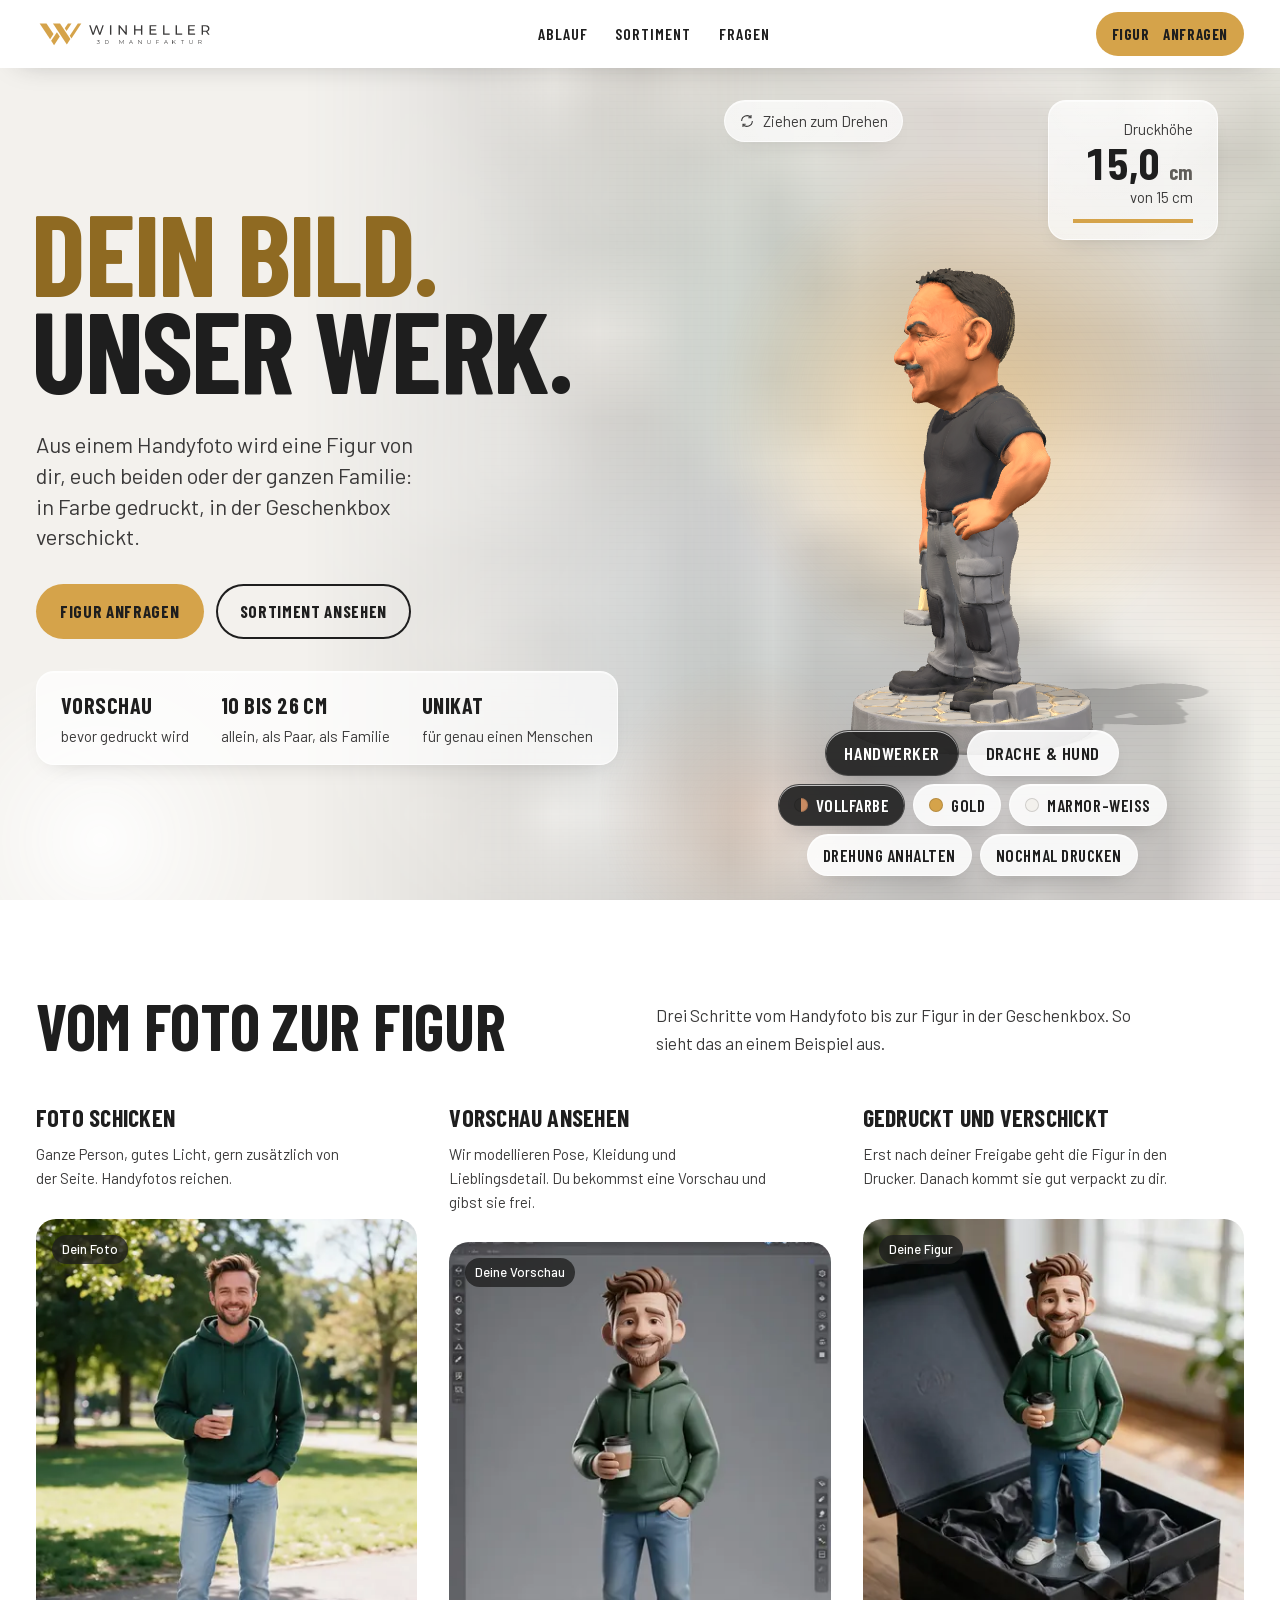
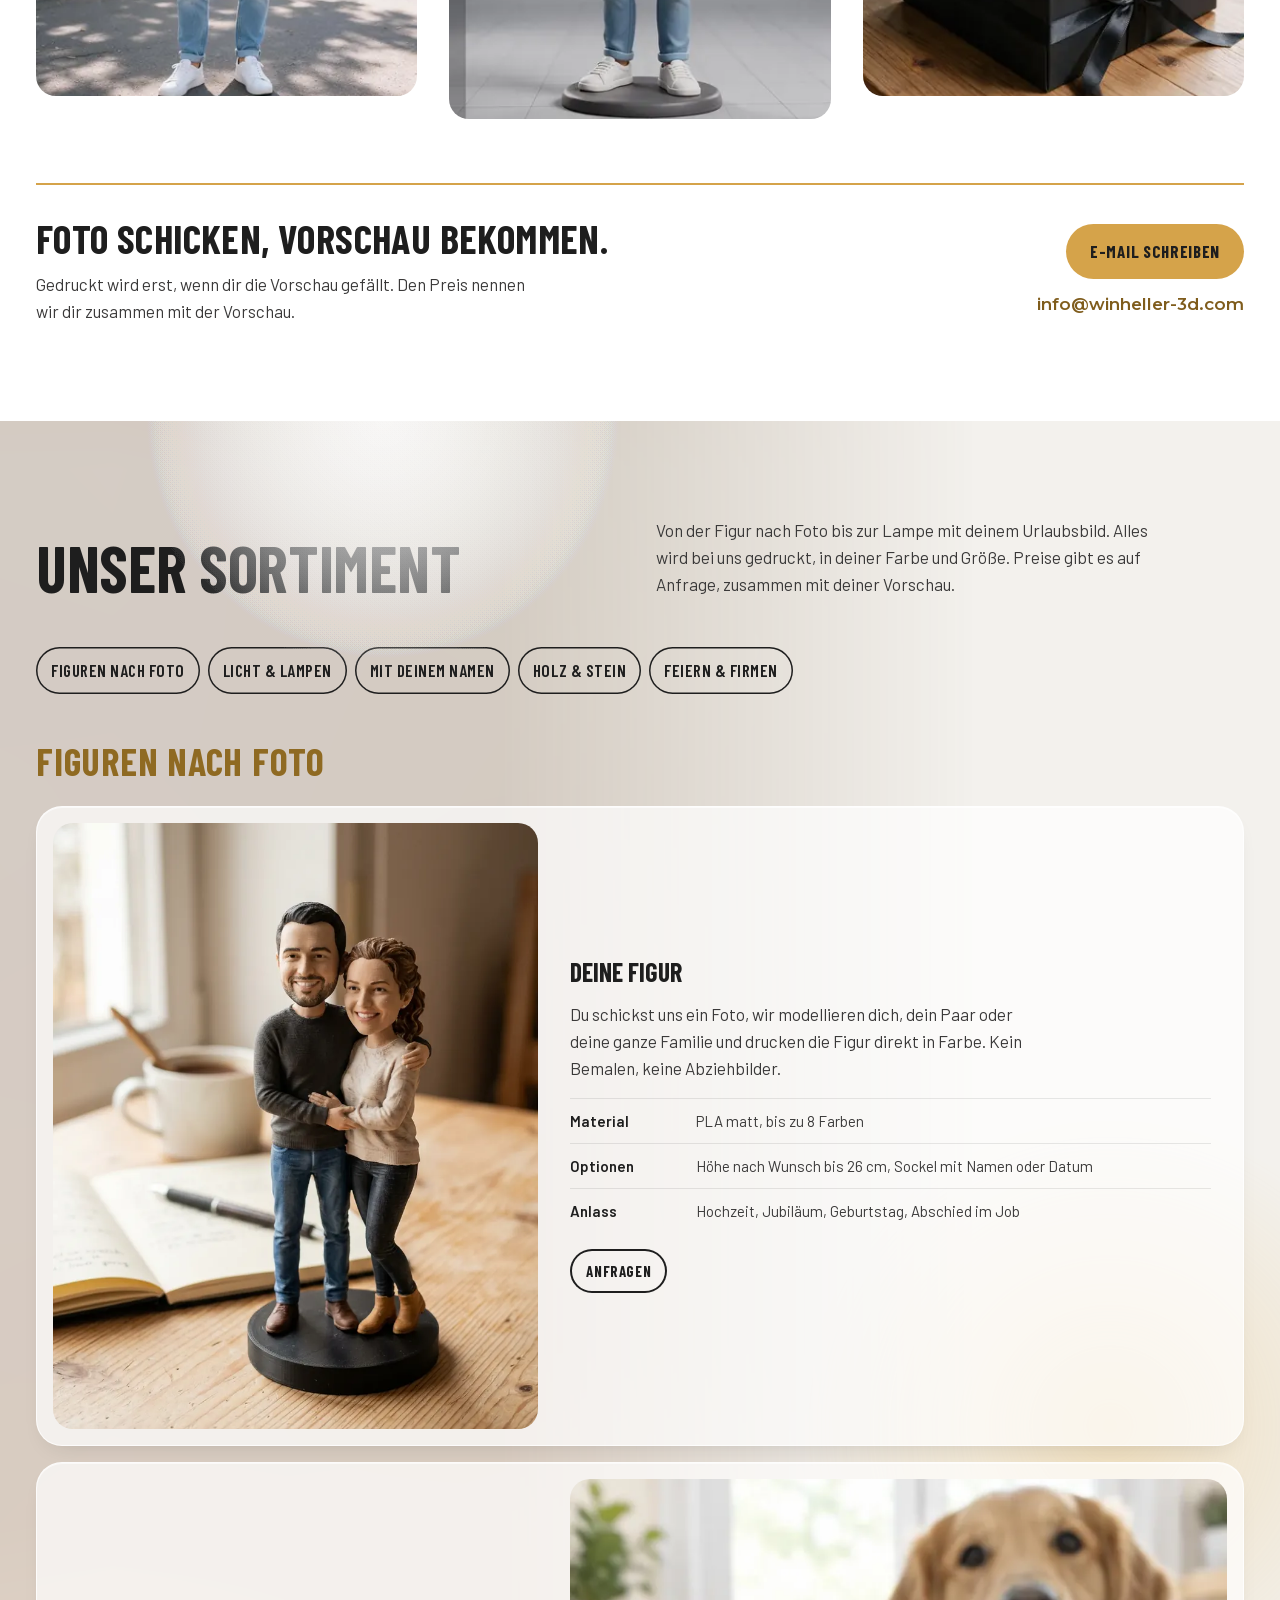
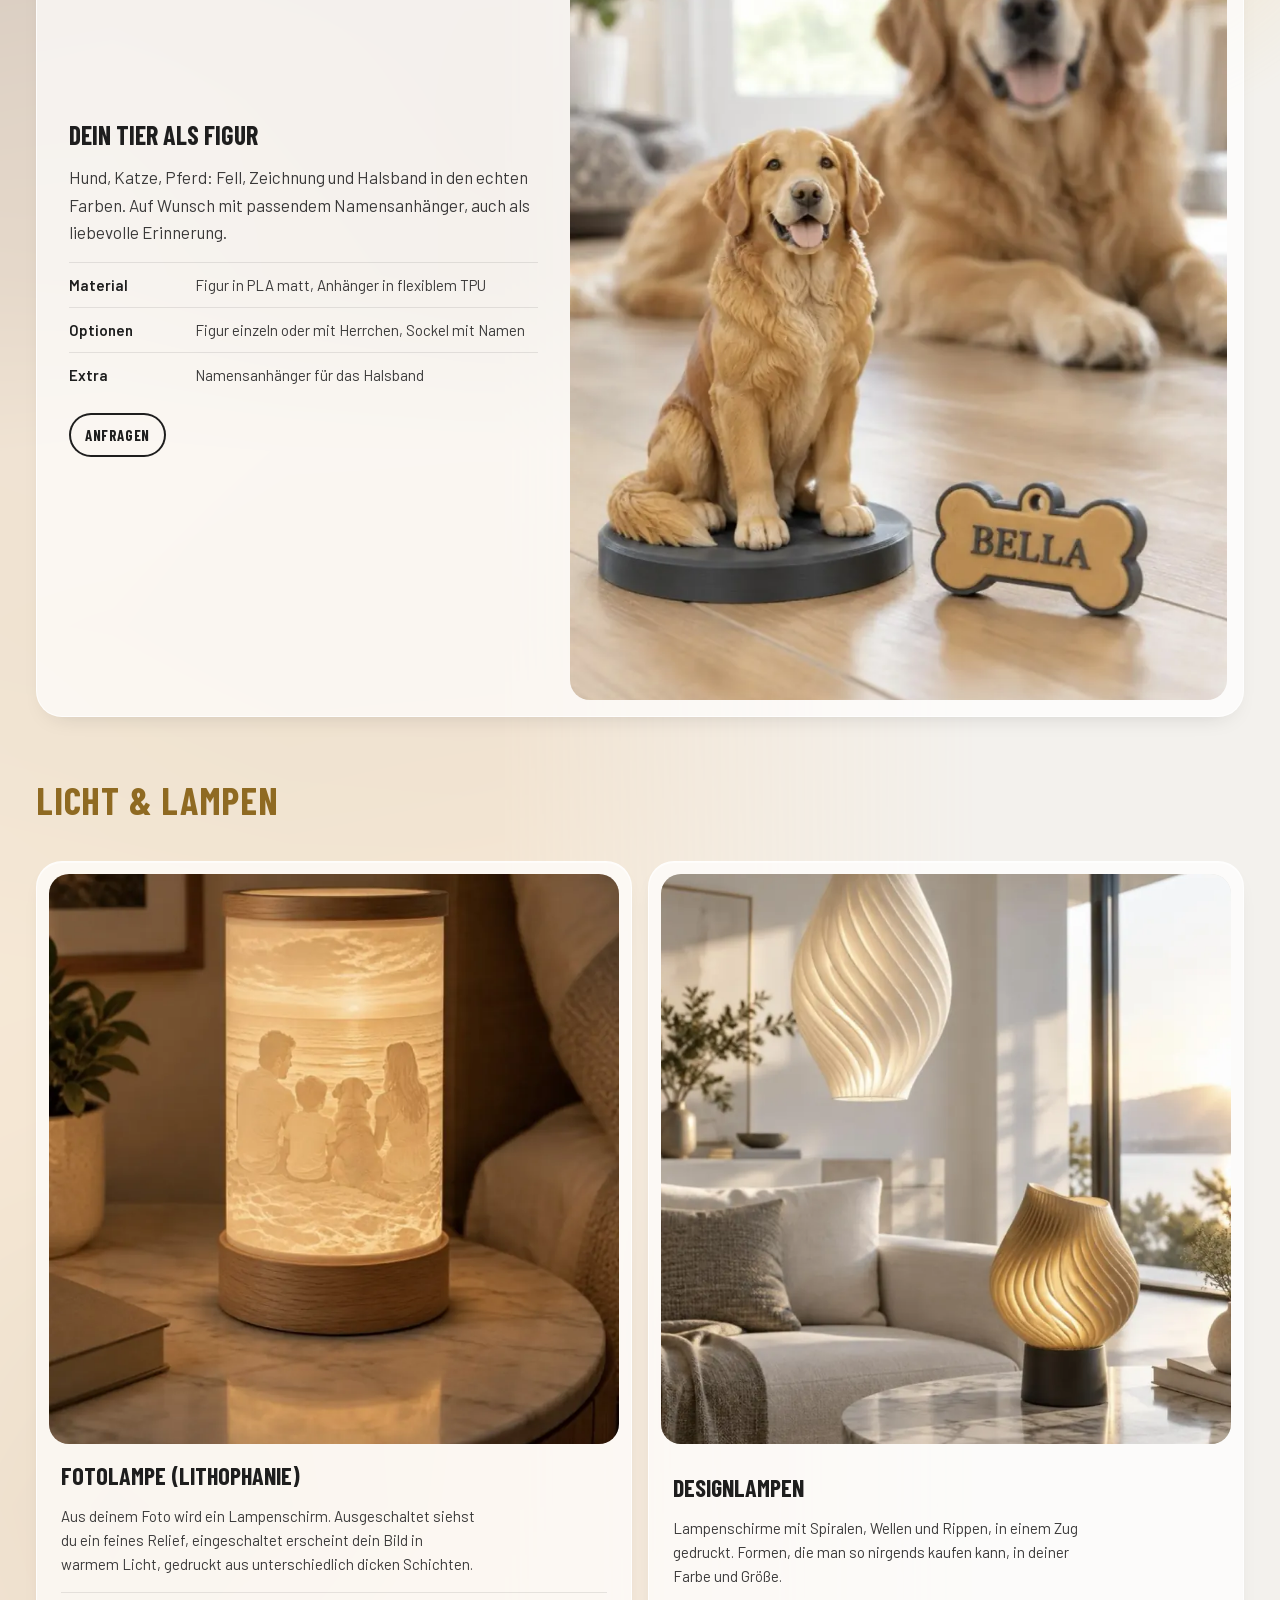
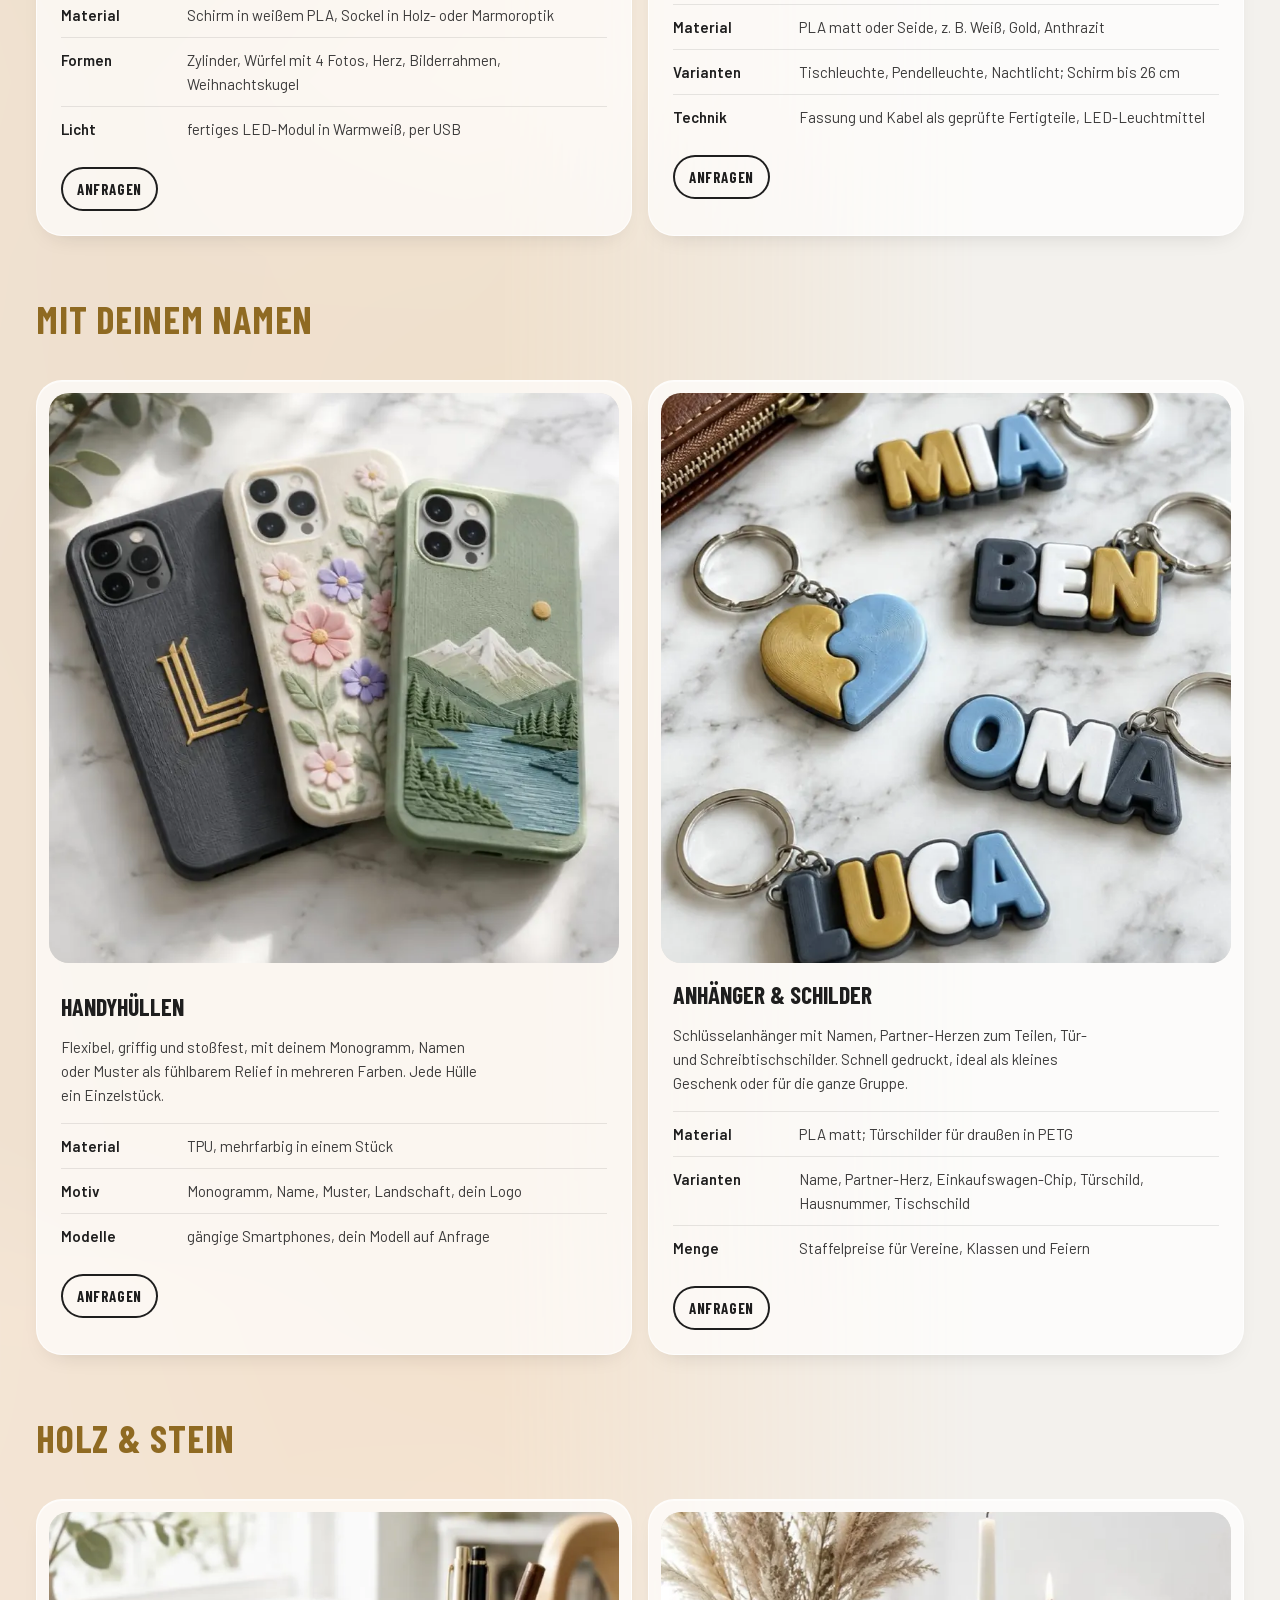
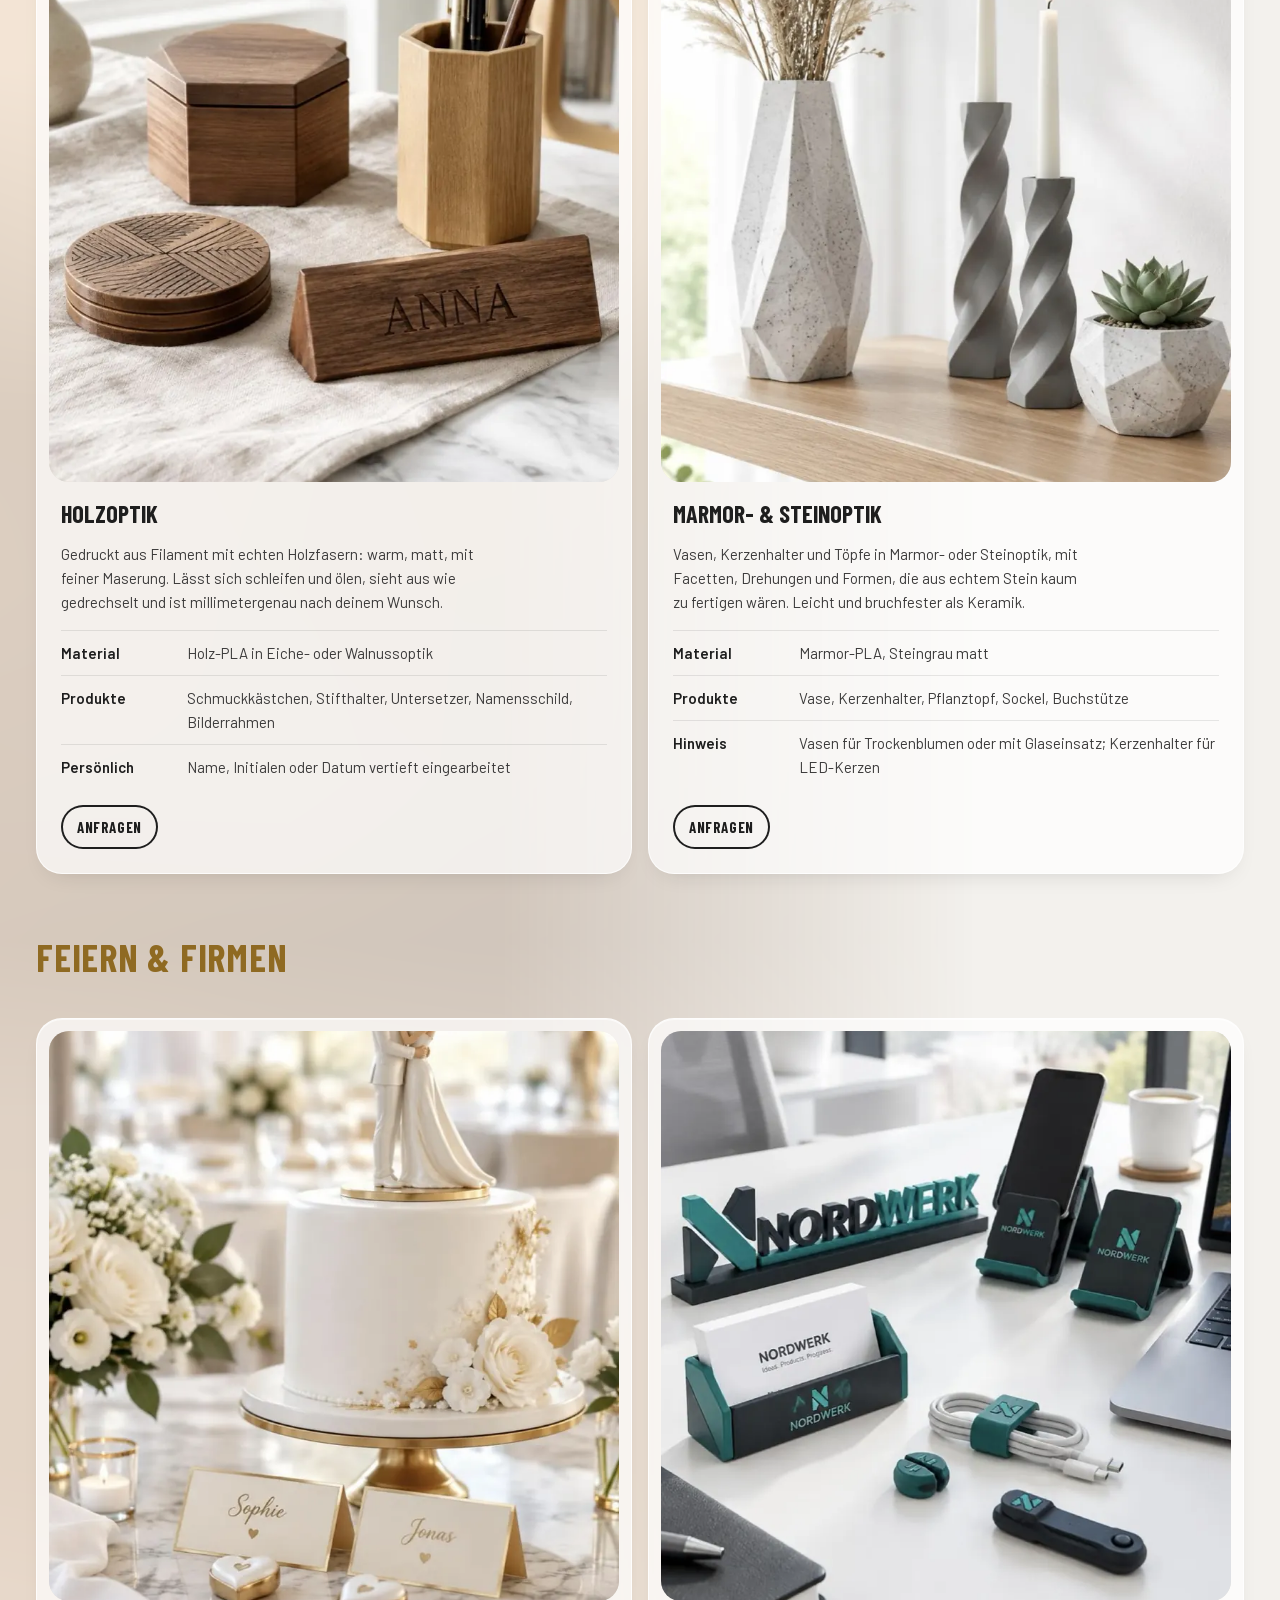
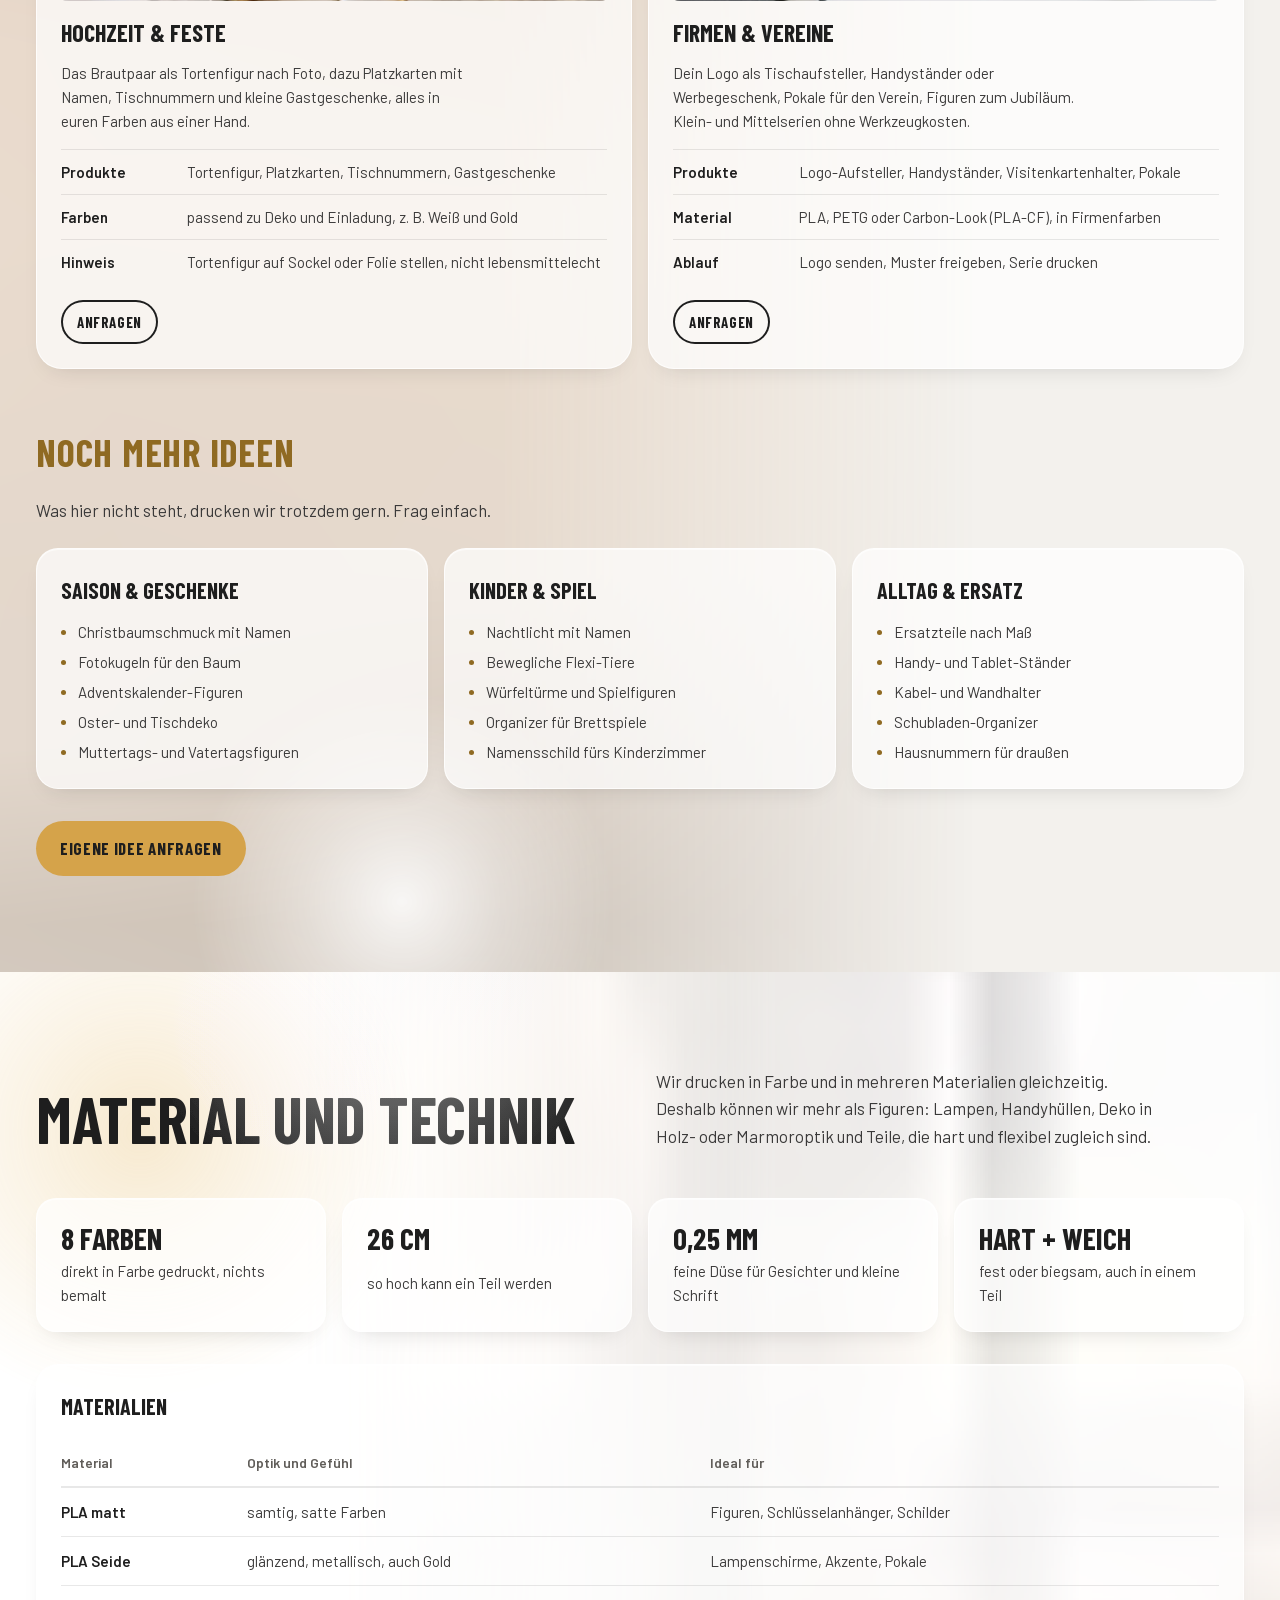
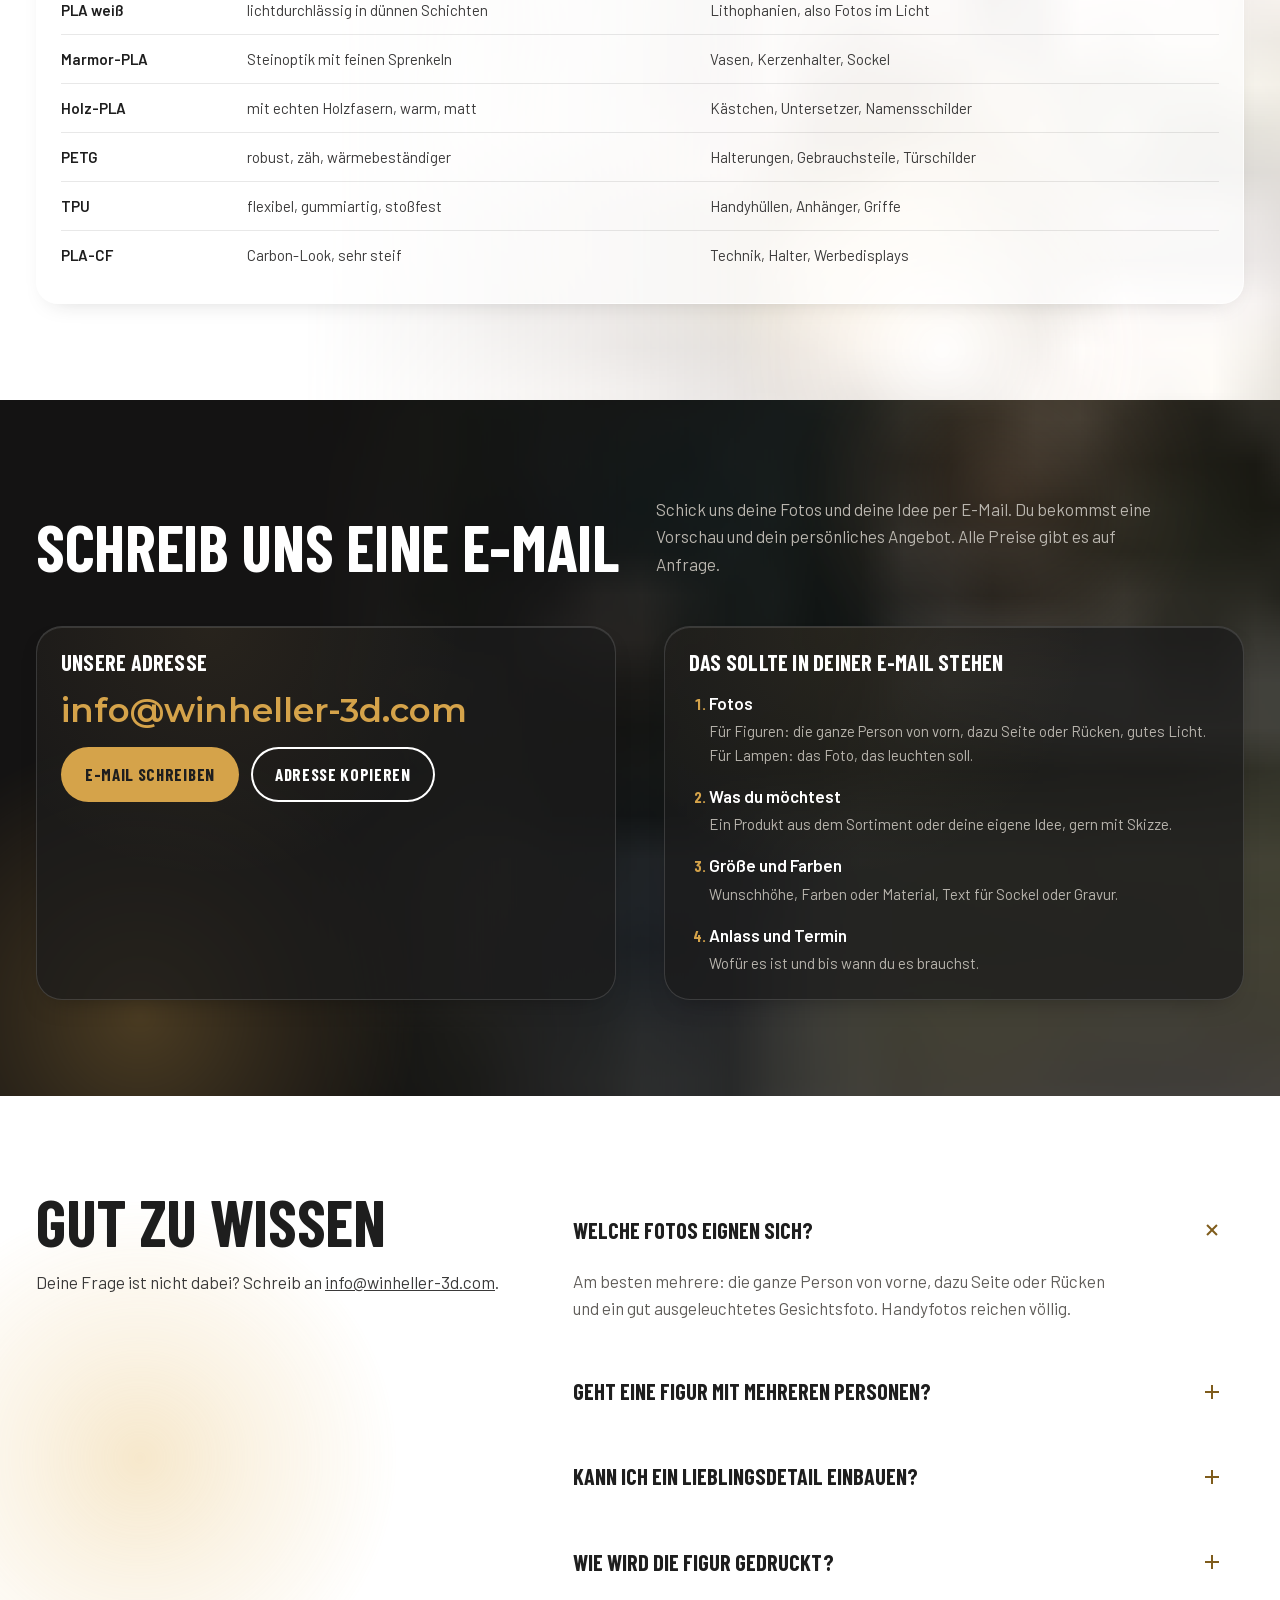
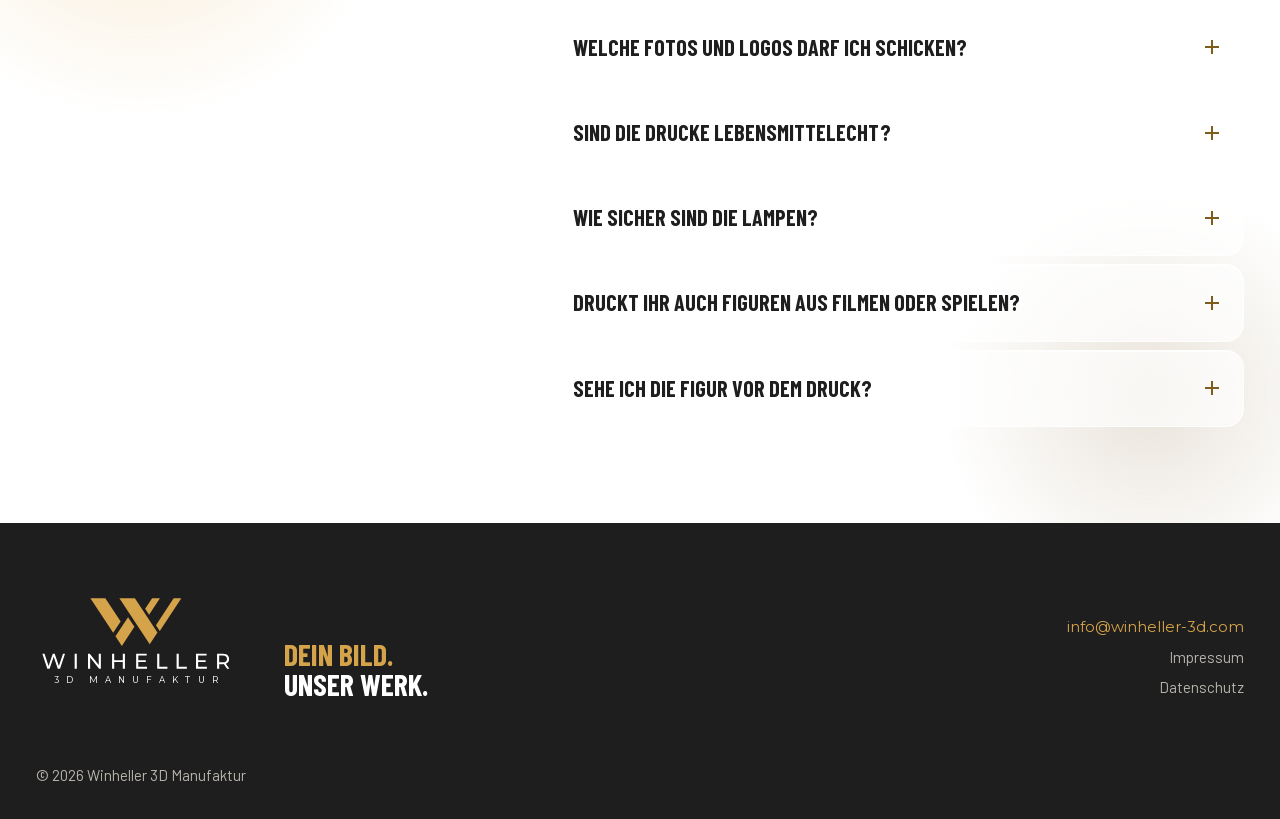
==== index.html @ c6a69ed3 "Hero und „Deine Figur“: KI-Paarfigur (Prompt 1) als Standbild, OG-Bild erneuert - img/hero-400/800.w" ====
<!doctype html>
<html lang="de">
<head>
<meta charset="utf-8">
<meta name="viewport" content="width=device-width, initial-scale=1, viewport-fit=cover">
<title>Winheller 3D Manufaktur – Deine Figur aus dem 3D-Drucker</title>
<meta name="description" content="Personalisierte 3D-Figuren nach deinem Foto: modelliert, in Farbe gedruckt und als Unikat verschickt. Dazu Fotolampen, Anhänger und Deko aus Reichshof. Jetzt anfragen.">
<meta name="theme-color" content="#F3F1ED">
<link rel="canonical" href="https://winheller-3d.com/">
<meta property="og:type" content="website">
<meta property="og:locale" content="de_DE">
<meta property="og:site_name" content="Winheller 3D Manufaktur">
<meta property="og:url" content="https://winheller-3d.com/">
<meta property="og:title" content="Winheller 3D Manufaktur – Dein Bild. Unser Werk.">
<meta property="og:description" content="Personalisierte 3D-Figuren nach deinem Foto, in Farbe gedruckt. Vorschau vor dem Druck, Preise auf Anfrage.">
<meta property="og:image" content="https://winheller-3d.com/img/og.jpg">
<meta property="og:image:width" content="1200">
<meta property="og:image:height" content="630">
<meta property="og:image:alt" content="Winheller 3D Manufaktur: Dein Bild. Unser Werk. Figur in einer Geschenkbox.">
<meta name="twitter:card" content="summary_large_image">
<meta name="twitter:title" content="Winheller 3D Manufaktur – Dein Bild. Unser Werk.">
<meta name="twitter:description" content="Personalisierte 3D-Figuren nach deinem Foto, in Farbe gedruckt.">
<meta name="twitter:image" content="https://winheller-3d.com/img/og.jpg">
<link rel="icon" href="img/favicon.svg" type="image/svg+xml">
<link rel="preload" href="css/fonts/BarlowCondensed-700-latin.woff2" as="font" type="font/woff2" crossorigin>
<link rel="preload" href="css/fonts/Barlow-400-latin.woff2" as="font" type="font/woff2" crossorigin>
<link rel="stylesheet" href="css/style.css">
<link rel="preload" href="img/hero-800.webp" as="image" fetchpriority="high">
<script>document.documentElement.classList.add('js');setTimeout(function(){if(!window.__rv)document.documentElement.classList.remove('js')},2500)</script>
<script type="application/ld+json">
{
  "@context": "https://schema.org",
  "@graph": [
    {
      "@type": "LocalBusiness",
      "@id": "https://winheller-3d.com/#business",
      "name": "Winheller 3D Manufaktur",
      "url": "https://winheller-3d.com/",
      "email": "info@winheller-3d.com",
      "telephone": "+49 151 62631840",
      "image": "https://winheller-3d.com/img/og.jpg",
      "logo": "https://winheller-3d.com/img/favicon.svg",
      "description": "Personalisierte 3D-Figuren nach Foto, Fotolampen, Anhänger und Deko aus dem Mehrfarben-3D-Drucker. Jedes Stück ein Unikat, Vorschau vor dem Druck.",
      "address": {
        "@type": "PostalAddress",
        "streetAddress": "Hochstraße 4",
        "postalCode": "51580",
        "addressLocality": "Reichshof",
        "addressCountry": "DE"
      },
      "founder": {"@type": "Person", "name": "Volker Winheller"},
      "areaServed": "DE",
      "priceRange": "Preise auf Anfrage",
      "hasOfferCatalog": {
        "@type": "OfferCatalog",
        "name": "Sortiment",
        "itemListElement": [
          {"@type": "Offer", "itemOffered": {"@type": "Product", "name": "Personalisierte 3D-Figur nach Foto", "description": "Figur nach deinem Foto, allein, als Paar oder Familie, in Farbe gedruckt, 10 bis 26 cm.", "image": "https://winheller-3d.com/img/katalog/figur-paar-800.webp", "url": "https://winheller-3d.com/#s-figuren"}},
          {"@type": "Offer", "itemOffered": {"@type": "Product", "name": "Haustier-Figur nach Foto", "description": "Hund, Katze oder Pferd als Figur in den echten Farben, auf Wunsch mit Namensanhänger.", "image": "https://winheller-3d.com/img/katalog/tier-800.webp", "url": "https://winheller-3d.com/#s-figuren"}},
          {"@type": "Offer", "itemOffered": {"@type": "Product", "name": "Fotolampe (Lithophanie)", "description": "Lampenschirm aus deinem Foto, das eingeschaltet in warmem Licht erscheint.", "image": "https://winheller-3d.com/img/katalog/fotolampe-800.webp", "url": "https://winheller-3d.com/#s-licht"}},
          {"@type": "Offer", "itemOffered": {"@type": "Product", "name": "Designlampen aus dem 3D-Drucker", "description": "Tisch- und Pendelleuchten mit Spiralen, Wellen und Rippen in deiner Farbe und Größe.", "image": "https://winheller-3d.com/img/katalog/designlampe-800.webp", "url": "https://winheller-3d.com/#s-licht"}},
          {"@type": "Offer", "itemOffered": {"@type": "Product", "name": "Handyhüllen mit Relief", "description": "Flexible Hülle mit Monogramm, Namen oder Muster als fühlbarem Relief.", "image": "https://winheller-3d.com/img/katalog/handyhuellen-800.webp", "url": "https://winheller-3d.com/#s-namen"}},
          {"@type": "Offer", "itemOffered": {"@type": "Product", "name": "Schlüsselanhänger und Schilder mit Namen", "description": "Anhänger, Partner-Herzen, Tür- und Tischschilder, auch in Mengen für Vereine und Feiern.", "image": "https://winheller-3d.com/img/katalog/anhaenger-800.webp", "url": "https://winheller-3d.com/#s-namen"}},
          {"@type": "Offer", "itemOffered": {"@type": "Product", "name": "Deko in Holzoptik", "description": "Kästchen, Untersetzer, Stifthalter und Namensschilder aus Filament mit echten Holzfasern.", "image": "https://winheller-3d.com/img/katalog/holz-800.webp", "url": "https://winheller-3d.com/#s-holz-stein"}},
          {"@type": "Offer", "itemOffered": {"@type": "Product", "name": "Vasen und Kerzenhalter in Marmor- und Steinoptik", "description": "Facettierte Vasen, Kerzenhalter und Töpfe aus Marmor-PLA.", "image": "https://winheller-3d.com/img/katalog/stein-800.webp", "url": "https://winheller-3d.com/#s-holz-stein"}},
          {"@type": "Offer", "itemOffered": {"@type": "Product", "name": "Hochzeit: Tortenfigur, Platzkarten, Gastgeschenke", "description": "Brautpaar als Figur nach Foto, dazu Platzkarten und Tischnummern in euren Farben.", "image": "https://winheller-3d.com/img/katalog/hochzeit-800.webp", "url": "https://winheller-3d.com/#s-anlaesse"}},
          {"@type": "Offer", "itemOffered": {"@type": "Product", "name": "Firmen und Vereine: Logo-Aufsteller, Pokale, Kleinserien", "description": "Logo als Aufsteller oder Werbegeschenk, Pokale, Klein- und Mittelserien ohne Werkzeugkosten.", "image": "https://winheller-3d.com/img/katalog/firmen-800.webp", "url": "https://winheller-3d.com/#s-anlaesse"}}
        ]
      }
    },
    {
      "@type": "WebSite",
      "@id": "https://winheller-3d.com/#website",
      "url": "https://winheller-3d.com/",
      "name": "Winheller 3D Manufaktur",
      "inLanguage": "de",
      "publisher": {"@id": "https://winheller-3d.com/#business"}
    }
  ]
}
</script>
</head>
<body>
<a class="skip" href="#top">Zum Inhalt springen</a>
<svg width="0" height="0" style="position:absolute" aria-hidden="true"><defs><symbol id="lg-stack" viewBox="0 0 709 398">
<g transform="translate(192.8,40.0) scale(0.9800)" style="fill:var(--lg-gold,#D5A34A)"><polygon points="0,0 54,0 109.5,84.1 82.5,125.0"/><polygon points="105,0 161,0 242.6,123.6 214.6,166.1"/><polygon points="136.2,68.5 159.2,103.4 113.8,172.3 90.7,137.4"/><polygon points="301.3,0 329,0 251.0,118.2 237.2,97.2"/><polygon points="223.3,0 251.6,0 212.3,59.5 198.2,38.1"/></g>
<path transform="translate(20.0,236.6)" style="fill:var(--lg-ink,#3A3939)" d="M20.14 53.0 2.422857142857143 -7.105427357601002e-15H10.221428571428572L24.531428571428574 43.081428571428575L39.44714285714286 -7.105427357601002e-15H46.41285714285715L61.025714285714294 43.308571428571426L75.63857142857144 -7.105427357601002e-15H82.83142857142857L65.11428571428571 53.0H57.16428571428572L42.70285714285715 10.675714285714285L28.241428571428575 53.0ZM117.05428571428571 53.0V-7.105427357601002e-15H124.62571428571428V53.0ZM164.37571428571425 53.0V-7.105427357601002e-15H170.5842857142857L202.38428571428568 39.52285714285714V-7.105427357601002e-15H209.95571428571427V53.0H203.74714285714285L171.94714285714284 13.477142857142852V53.0ZM287.7142857142857 -7.105427357601002e-15H295.2857142857143V53.0H287.7142857142857V29.377142857142854H257.27714285714285V53.0H249.70571428571427V-7.105427357601002e-15H257.27714285714285V22.79H287.7142857142857ZM342.6071428571429 46.41285714285714H373.49857142857144V53.0H335.0357142857143V-7.105427357601002e-15H372.43857142857144V6.587142857142851H342.6071428571429V22.865714285714283H369.18285714285713V29.30142857142857H342.6071428571429ZM409.6142857142857 53.0V-7.105427357601002e-15H417.1857142857143V46.41285714285714H445.88142857142856V53.0ZM478.43857142857144 53.0V-7.105427357601002e-15H486.01V46.41285714285714H514.7057142857143V53.0ZM554.8342857142858 46.41285714285714H585.7257142857143V53.0H547.2628571428572V-7.105427357601002e-15H584.6657142857143V6.587142857142851H554.8342857142858V22.865714285714283H581.4100000000001V29.30142857142857H554.8342857142858ZM621.8414285714287 53.0V-7.105427357601002e-15H642.5114285714286Q649.4771428571429 -7.105427357601002e-15 654.3985714285715 2.1957142857142813Q659.32 4.39142857142857 661.97 8.555714285714284Q664.62 12.719999999999999 664.62 18.474285714285713Q664.62 24.228571428571428 661.97 28.354999999999997Q659.32 32.481428571428566 654.3985714285715 34.677142857142854Q653.7171428571429 34.98 652.96 35.28285714285714L665.5285714285715 53.0H657.2757142857143L645.8428571428572 36.721428571428575Q644.2528571428571 36.87285714285714 642.5114285714286 36.87285714285714H629.4128571428572V53.0ZM629.4128571428572 30.437142857142856H642.2842857142857Q649.5528571428572 30.437142857142856 653.3007142857143 27.294999999999998Q657.0485714285714 24.15285714285714 657.0485714285714 18.474285714285713Q657.0485714285714 12.795714285714283 653.3007142857143 9.691428571428567Q649.5528571428572 6.587142857142851 642.2842857142857 6.587142857142851H629.4128571428572Z"/>
<text x="63.8" y="341.6" textLength="580" lengthAdjust="spacing" style="fill:var(--lg-ink,#3A3939);font-family:Montserrat,system-ui,sans-serif;font-weight:400;font-size:30.5px">3D MANUFAKTUR</text>
</symbol><symbol id="lg-quer" viewBox="0 0 969 180">
<g transform="translate(20.0,30.0) scale(0.6977)" style="fill:var(--lg-gold,#D5A34A)"><polygon points="0,0 54,0 109.5,84.1 82.5,125.0"/><polygon points="105,0 161,0 242.6,123.6 214.6,166.1"/><polygon points="136.2,68.5 159.2,103.4 113.8,172.3 90.7,137.4"/><polygon points="301.3,0 329,0 251.0,118.2 237.2,97.2"/><polygon points="223.3,0 251.6,0 212.3,59.5 198.2,38.1"/></g>
<path transform="translate(290.2,39.5)" style="fill:var(--lg-ink,#3A3939)" d="M20.14 53.0 2.422857142857143 -7.105427357601002e-15H10.221428571428572L24.531428571428574 43.081428571428575L39.44714285714286 -7.105427357601002e-15H46.41285714285715L61.025714285714294 43.308571428571426L75.63857142857144 -7.105427357601002e-15H82.83142857142857L65.11428571428571 53.0H57.16428571428572L42.70285714285715 10.675714285714285L28.241428571428575 53.0ZM117.05428571428571 53.0V-7.105427357601002e-15H124.62571428571428V53.0ZM164.37571428571425 53.0V-7.105427357601002e-15H170.5842857142857L202.38428571428568 39.52285714285714V-7.105427357601002e-15H209.95571428571427V53.0H203.74714285714285L171.94714285714284 13.477142857142852V53.0ZM287.7142857142857 -7.105427357601002e-15H295.2857142857143V53.0H287.7142857142857V29.377142857142854H257.27714285714285V53.0H249.70571428571427V-7.105427357601002e-15H257.27714285714285V22.79H287.7142857142857ZM342.6071428571429 46.41285714285714H373.49857142857144V53.0H335.0357142857143V-7.105427357601002e-15H372.43857142857144V6.587142857142851H342.6071428571429V22.865714285714283H369.18285714285713V29.30142857142857H342.6071428571429ZM409.6142857142857 53.0V-7.105427357601002e-15H417.1857142857143V46.41285714285714H445.88142857142856V53.0ZM478.43857142857144 53.0V-7.105427357601002e-15H486.01V46.41285714285714H514.7057142857143V53.0ZM554.8342857142858 46.41285714285714H585.7257142857143V53.0H547.2628571428572V-7.105427357601002e-15H584.6657142857143V6.587142857142851H554.8342857142858V22.865714285714283H581.4100000000001V29.30142857142857H554.8342857142858ZM621.8414285714287 53.0V-7.105427357601002e-15H642.5114285714286Q649.4771428571429 -7.105427357601002e-15 654.3985714285715 2.1957142857142813Q659.32 4.39142857142857 661.97 8.555714285714284Q664.62 12.719999999999999 664.62 18.474285714285713Q664.62 24.228571428571428 661.97 28.354999999999997Q659.32 32.481428571428566 654.3985714285715 34.677142857142854Q653.7171428571429 34.98 652.96 35.28285714285714L665.5285714285715 53.0H657.2757142857143L645.8428571428572 36.721428571428575Q644.2528571428571 36.87285714285714 642.5114285714286 36.87285714285714H629.4128571428572V53.0ZM629.4128571428572 30.437142857142856H642.2842857142857Q649.5528571428572 30.437142857142856 653.3007142857143 27.294999999999998Q657.0485714285714 24.15285714285714 657.0485714285714 18.474285714285713Q657.0485714285714 12.795714285714283 653.3007142857143 9.691428571428567Q649.5528571428572 6.587142857142851 642.2842857142857 6.587142857142851H629.4128571428572Z"/>
<text x="334.1" y="140.5" textLength="580" lengthAdjust="spacing" style="fill:var(--lg-ink,#3A3939);font-family:Montserrat,system-ui,sans-serif;font-weight:400;font-size:30.5px">3D MANUFAKTUR</text>
</symbol><symbol id="lg-mark" viewBox="0 0 410 410">
<g transform="translate(40.0,119.0) scale(1.0000)" style="fill:var(--lg-gold,#D5A34A)"><polygon points="0,0 54,0 109.5,84.1 82.5,125.0"/><polygon points="105,0 161,0 242.6,123.6 214.6,166.1"/><polygon points="136.2,68.5 159.2,103.4 113.8,172.3 90.7,137.4"/><polygon points="301.3,0 329,0 251.0,118.2 237.2,97.2"/><polygon points="223.3,0 251.6,0 212.3,59.5 198.2,38.1"/></g>
</symbol></defs></svg>
<svg width="0" height="0" style="position:absolute" aria-hidden="true"><defs>
<symbol id="figur" viewBox="0 0 40 100"><circle cx="20" cy="11" r="8"/><path d="M8 24q12-6 24 0l3 32h-6l-2 40h-6l-1-30-1 30h-6l-2-40H5z"/></symbol>
</defs></svg>

<header class="nav" id="nav">
  <div class="wrap nav__in">
    <a href="#top" aria-label="Winheller 3D Manufaktur, zum Anfang" translate="no"><svg class="lg nav__logo" viewBox="0 0 969 180" role="img" aria-label="Winheller 3D Manufaktur"><use href="#lg-quer"/></svg></a>
    <nav class="nav__links" aria-label="Hauptnavigation">
      <a href="#ablauf">Ablauf</a><a href="#sortiment">Sortiment</a><a href="#fragen">Fragen</a>
    </nav>
    <a class="btn btn--s" href="#anfrage"><span class="btn__long">Figur&nbsp;</span>anfragen</a>
    <details class="menu" id="menu">
      <summary aria-label="Menü öffnen">Menü</summary>
      <nav class="menu__panel" aria-label="Hauptnavigation (Handy)">
        <a href="#ablauf">Ablauf</a><a href="#werkstatt">Werkstatt</a><a href="#sortiment">Sortiment</a><a href="#anfrage">Anfrage</a><a href="#fragen">Fragen</a>
      </nav>
    </details>
  </div>
</header>

<main id="top">
  <section class="hero" aria-labelledby="claim">
    <div class="backdrop backdrop--hero" aria-hidden="true"><i></i><i></i><i></i></div>
    <div class="wrap hero__in">
      <div class="hero__copy">
        <h1 class="claim" id="claim"><span class="claim__a">Dein Bild.</span><span class="claim__b">Unser Werk.</span></h1>
        <p class="hero__sub">Aus einem Handyfoto wird eine Figur von dir, euch beiden oder der ganzen Familie: in Farbe gedruckt, in der Geschenkbox verschickt.</p>
        <div class="hero__btns">
          <a class="btn" href="#anfrage">Figur anfragen</a>
          <a class="btn btn--line" href="#sortiment">Sortiment ansehen</a>
        </div>
        <div class="hero__facts glass">
          <p><b>Vorschau</b>bevor gedruckt wird</p>
          <p><b>10 bis 26 cm</b>allein, als Paar, als Familie</p>
          <p><b>Unikat</b>für genau einen Menschen</p>
        </div>
      </div>
      <div class="hero__media">
      <div class="stage" id="stage" tabindex="0" role="group" aria-roledescription="3D-Ansicht" aria-label="3D-Modell einer Beispielfigur. Zum Drehen ziehen oder Pfeiltasten nutzen.">
        <div class="stage__fallback" id="fallback"><img src="img/hero-800.webp" srcset="img/hero-400.webp 400w, img/hero-800.webp 800w" sizes="(max-width:900px) 100vw, 520px" alt="Paarfigur aus dem 3D-Drucker auf einem Holzschreibtisch neben Kaffeetasse und Notizbuch" width="800" height="1071" fetchpriority="high" decoding="async"></div>
        <p class="hint glass" id="hint" hidden><svg width="16" height="16" viewBox="0 0 24 24" fill="none" stroke="currentColor" stroke-width="1.6" aria-hidden="true"><path d="M4 12a8 8 0 0 1 14-5.3M20 12a8 8 0 0 1-14 5.3"/><path d="M18 3v4h-4M6 21v-4h4"/></svg>Ziehen zum Drehen</p>
        <div class="readout glass" id="readout" hidden aria-hidden="true">Druckhöhe<b class="num"><span id="hVal">0,0</span> <small>cm</small></b><span id="hOf">von 15 cm</span><span class="bar"><i id="hBar"></i></span></div>
      </div>
          <div class="dock" id="dock" hidden>
          <div class="dock__row" role="group" aria-label="Figur wählen"><button class="chip chip--model" type="button" data-model="figur" aria-pressed="true">Handwerker</button><button class="chip chip--model" type="button" data-model="drache" aria-pressed="false">Drache &amp; Hund</button></div>
          <div class="dock__row" role="group" aria-label="Ausführung und Druck">
          <button class="chip" type="button" data-finish="farbe" aria-pressed="true"><i style="background:conic-gradient(#c98b62 0 50%,#2d2c2b 0)"></i>Vollfarbe</button>
          <button class="chip" type="button" data-finish="gold" aria-pressed="false"><i style="background:#D5A34A"></i>Gold</button>
          <button class="chip" type="button" data-finish="weiss" aria-pressed="false"><i style="background:#F3F1ED"></i>Marmor-Weiß</button>
          <button class="chip" type="button" id="spinBtn" aria-pressed="false">Drehung anhalten</button>
          <button class="chip" type="button" id="printBtn">Nochmal drucken</button></div>
        </div>
      </div>
    </div>
  </section>

  <section class="band" id="ablauf" aria-labelledby="ablauf-h">
    <div class="wrap">
      <div class="head">
        <h2 id="ablauf-h">Vom Foto zur Figur</h2>
        <p class="lede">Drei Schritte vom Handyfoto bis zur Figur in der Geschenkbox. So sieht das an einem Beispiel aus.</p>
      </div>
      <ol class="flow">
        <li class="flow__step">
          <h3>Foto schicken</h3>
          <p>Ganze Person, gutes Licht, gern zusätzlich von der Seite. Handyfotos reichen.</p>
          <figure class="flow__media"><img src="img/schritt-1-800.webp" srcset="img/schritt-1-400.webp 400w, img/schritt-1-800.webp 800w, img/schritt-1-1200.webp 1200w" sizes="(max-width:960px) calc(100vw - 32px), 390px" alt="Beispielfoto: Mann im grünen Hoodie mit Kaffeebecher im Park" width="1200" height="1543" loading="lazy"><span class="tag">Dein Foto</span></figure>
        </li>
        <li class="flow__step">
          <h3>Vorschau ansehen</h3>
          <p>Wir modellieren Pose, Kleidung und Lieblingsdetail. Du bekommst eine Vorschau und gibst sie frei.</p>
          <figure class="flow__media"><img src="img/schritt-2-800.webp" srcset="img/schritt-2-400.webp 400w, img/schritt-2-800.webp 800w, img/schritt-2-1200.webp 1200w" sizes="(max-width:960px) calc(100vw - 32px), 390px" alt="3D-Vorschau der Figur im Modellierprogramm: Mann im Hoodie mit Kaffeebecher auf Sockel" width="1200" height="1543" loading="lazy"><span class="tag">Deine Vorschau</span></figure>
        </li>
        <li class="flow__step">
          <h3>Gedruckt und verschickt</h3>
          <p>Erst nach deiner Freigabe geht die Figur in den Drucker. Danach kommt sie gut verpackt zu dir.</p>
          <figure class="flow__media"><img src="img/schritt-3-800.webp" srcset="img/schritt-3-400.webp 400w, img/schritt-3-800.webp 800w, img/schritt-3-1200.webp 1200w" sizes="(max-width:960px) calc(100vw - 32px), 390px" alt="Fertige Figur im Hoodie mit Kaffeebecher in einer schwarzen Geschenkbox" width="1200" height="1543" loading="lazy"><span class="tag">Deine Figur</span></figure>
        </li>
      </ol>
      <div class="cta">
        <div>
          <h3 class="cta__h">Foto schicken, Vorschau bekommen.</h3>
          <p class="lede">Gedruckt wird erst, wenn dir die Vorschau gefällt. Den Preis nennen wir dir zusammen mit der Vorschau.</p>
        </div>
        <div class="cta__btns">
          <a class="btn" href="mailto:info@winheller-3d.com?subject=Anfrage%3A%20Figur%20oder%20Produkt%20aus%20dem%20Sortiment&amp;body=Hallo%20Winheller%203D%20Manufaktur%2C%0A%0Aich%20interessiere%20mich%20f%C3%BCr%3A%20Figur%20oder%20Produkt%20aus%20dem%20Sortiment%0A%0AWunschgr%C3%B6%C3%9Fe%3A%0AFarben%20%2F%20Material%3A%0AAnlass%20und%20Wunschtermin%3A%0AMeine%20Idee%3A%0A%0AFotos%20h%C3%A4nge%20ich%20an.%0A%0AViele%20Gr%C3%BC%C3%9Fe%0A">E-Mail schreiben</a>
          <a class="cta__addr" href="mailto:info@winheller-3d.com" translate="no">info@winheller-3d.com</a>
        </div>
      </div>
    </div>
  </section>

  <section class="band band--marmor" id="sortiment" aria-labelledby="sortiment-h">
    <div class="backdrop backdrop--sortiment" aria-hidden="true"><i></i><i></i><i></i></div>
    <div class="wrap">
      <div class="head">
        <h2 id="sortiment-h">Unser Sortiment</h2>
        <p class="lede">Von der Figur nach Foto bis zur Lampe mit deinem Urlaubsbild. Alles wird bei uns gedruckt, in deiner Farbe und Größe. Preise gibt es auf Anfrage, zusammen mit deiner Vorschau.</p>
      </div>
      <nav class="cats" aria-label="Sortiment nach Bereichen">
        <a class="chip" href="#s-figuren">Figuren nach Foto</a>
        <a class="chip" href="#s-licht">Licht &amp; Lampen</a>
        <a class="chip" href="#s-namen">Mit deinem Namen</a>
        <a class="chip" href="#s-holz-stein">Holz &amp; Stein</a>
        <a class="chip" href="#s-anlaesse">Feiern &amp; Firmen</a>
      </nav>
      <div class="group" id="s-figuren">
        <h3 class="group__title">Figuren nach Foto</h3>
        <article class="item glass">
          <figure class="item__media"><img src="img/katalog/figur-paar-800.webp" srcset="img/katalog/figur-paar-400.webp 400w, img/katalog/figur-paar-800.webp 800w" sizes="(max-width:800px) calc(100vw - 64px), 480px" alt="Paarfigur aus dem 3D-Drucker: Mann und Frau Arm in Arm auf schwarzem Rundsockel, auf einem Holzschreibtisch" width="800" height="1071" loading="lazy"></figure>
          <div class="item__body">
            <h4>Deine Figur</h4>
            <p>Du schickst uns ein Foto, wir modellieren dich, dein Paar oder deine ganze Familie und drucken die Figur direkt in Farbe. Kein Bemalen, keine Abziehbilder.</p>
            <dl class="item__facts">
              <div><dt>Material</dt><dd>PLA matt, bis zu 8 Farben</dd></div>
              <div><dt>Optionen</dt><dd>Höhe nach Wunsch bis 26 cm, Sockel mit Namen oder Datum</dd></div>
              <div><dt>Anlass</dt><dd>Hochzeit, Jubiläum, Geburtstag, Abschied im Job</dd></div>
            </dl>
            <a class="btn btn--s btn--line" href="mailto:info@winheller-3d.com?subject=Anfrage%3A%20Figur&amp;body=Hallo%20Winheller%203D%20Manufaktur%2C%0A%0Aich%20interessiere%20mich%20f%C3%BCr%3A%20Figur%0A%0AWunschgr%C3%B6%C3%9Fe%3A%0AFarben%20%2F%20Material%3A%0AAnlass%20und%20Wunschtermin%3A%0AMeine%20Idee%3A%0A%0AFotos%20h%C3%A4nge%20ich%20an.%0A%0AViele%20Gr%C3%BC%C3%9Fe%0A">Anfragen</a>
          </div>
        </article>
        <article class="item glass item--flip">
          <figure class="item__media"><img src="img/katalog/tier-800.webp" srcset="img/katalog/tier-400.webp 400w, img/katalog/tier-800.webp 800w" sizes="(max-width:800px) calc(100vw - 64px), 480px" alt="Golden-Retriever-Figur auf Sockel neben dem echten Hund, davor ein Knochen-Anhänger mit dem Namen Bella" width="848" height="1100" loading="lazy"></figure>
          <div class="item__body">
            <h4>Dein Tier als Figur</h4>
            <p>Hund, Katze, Pferd: Fell, Zeichnung und Halsband in den echten Farben. Auf Wunsch mit passendem Namensanhänger, auch als liebevolle Erinnerung.</p>
            <dl class="item__facts">
              <div><dt>Material</dt><dd>Figur in PLA matt, Anhänger in flexiblem TPU</dd></div>
              <div><dt>Optionen</dt><dd>Figur einzeln oder mit Herrchen, Sockel mit Namen</dd></div>
              <div><dt>Extra</dt><dd>Namensanhänger für das Halsband</dd></div>
            </dl>
            <a class="btn btn--s btn--line" href="mailto:info@winheller-3d.com?subject=Anfrage%3A%20Haustier-Figur&amp;body=Hallo%20Winheller%203D%20Manufaktur%2C%0A%0Aich%20interessiere%20mich%20f%C3%BCr%3A%20Haustier-Figur%0A%0AWunschgr%C3%B6%C3%9Fe%3A%0AFarben%20%2F%20Material%3A%0AAnlass%20und%20Wunschtermin%3A%0AMeine%20Idee%3A%0A%0AFotos%20h%C3%A4nge%20ich%20an.%0A%0AViele%20Gr%C3%BC%C3%9Fe%0A">Anfragen</a>
          </div>
        </article>
      </div>
      <div class="group group--compact" id="s-licht">
        <h3 class="group__title">Licht &amp; Lampen</h3>
        <article class="item glass">
          <figure class="item__media"><img src="img/katalog/fotolampe-800.webp" srcset="img/katalog/fotolampe-400.webp 400w, img/katalog/fotolampe-800.webp 800w" sizes="(max-width:800px) calc(100vw - 64px), 480px" alt="Leuchtende Zylinderlampe mit Familienfoto am Strand als Lichtbild" width="848" height="1100" loading="lazy"></figure>
          <div class="item__body">
            <h4>Fotolampe (Lithophanie)</h4>
            <p>Aus deinem Foto wird ein Lampenschirm. Ausgeschaltet siehst du ein feines Relief, eingeschaltet erscheint dein Bild in warmem Licht, gedruckt aus unterschiedlich dicken Schichten.</p>
            <dl class="item__facts">
              <div><dt>Material</dt><dd>Schirm in weißem PLA, Sockel in Holz- oder Marmoroptik</dd></div>
              <div><dt>Formen</dt><dd>Zylinder, Würfel mit 4 Fotos, Herz, Bilderrahmen, Weihnachtskugel</dd></div>
              <div><dt>Licht</dt><dd>fertiges LED-Modul in Warmweiß, per USB</dd></div>
            </dl>
            <a class="btn btn--s btn--line" href="mailto:info@winheller-3d.com?subject=Anfrage%3A%20Fotolampe&amp;body=Hallo%20Winheller%203D%20Manufaktur%2C%0A%0Aich%20interessiere%20mich%20f%C3%BCr%3A%20Fotolampe%0A%0AWunschgr%C3%B6%C3%9Fe%3A%0AFarben%20%2F%20Material%3A%0AAnlass%20und%20Wunschtermin%3A%0AMeine%20Idee%3A%0A%0AFotos%20h%C3%A4nge%20ich%20an.%0A%0AViele%20Gr%C3%BC%C3%9Fe%0A">Anfragen</a>
          </div>
        </article>
        <article class="item glass item--flip">
          <figure class="item__media"><img src="img/katalog/designlampe-800.webp" srcset="img/katalog/designlampe-400.webp 400w, img/katalog/designlampe-800.webp 800w" sizes="(max-width:800px) calc(100vw - 64px), 480px" alt="Gedrehte weiße Pendelleuchte und Tischleuchte mit Spiralrillen in einem hellen Wohnzimmer" width="848" height="1100" loading="lazy"></figure>
          <div class="item__body">
            <h4>Designlampen</h4>
            <p>Lampenschirme mit Spiralen, Wellen und Rippen, in einem Zug gedruckt. Formen, die man so nirgends kaufen kann, in deiner Farbe und Größe.</p>
            <dl class="item__facts">
              <div><dt>Material</dt><dd>PLA matt oder Seide, z. B. Weiß, Gold, Anthrazit</dd></div>
              <div><dt>Varianten</dt><dd>Tischleuchte, Pendelleuchte, Nachtlicht; Schirm bis 26 cm</dd></div>
              <div><dt>Technik</dt><dd>Fassung und Kabel als geprüfte Fertigteile, LED-Leuchtmittel</dd></div>
            </dl>
            <a class="btn btn--s btn--line" href="mailto:info@winheller-3d.com?subject=Anfrage%3A%20Designlampe&amp;body=Hallo%20Winheller%203D%20Manufaktur%2C%0A%0Aich%20interessiere%20mich%20f%C3%BCr%3A%20Designlampe%0A%0AWunschgr%C3%B6%C3%9Fe%3A%0AFarben%20%2F%20Material%3A%0AAnlass%20und%20Wunschtermin%3A%0AMeine%20Idee%3A%0A%0AFotos%20h%C3%A4nge%20ich%20an.%0A%0AViele%20Gr%C3%BC%C3%9Fe%0A">Anfragen</a>
          </div>
        </article>
      </div>
      <div class="group group--compact" id="s-namen">
        <h3 class="group__title">Mit deinem Namen</h3>
        <article class="item glass">
          <figure class="item__media"><img src="img/katalog/handyhuellen-800.webp" srcset="img/katalog/handyhuellen-400.webp 400w, img/katalog/handyhuellen-800.webp 800w" sizes="(max-width:800px) calc(100vw - 64px), 480px" alt="Drei Handyhüllen mit Relief: goldenes Monogramm, Blumen und Berglandschaft" width="848" height="1100" loading="lazy"></figure>
          <div class="item__body">
            <h4>Handyhüllen</h4>
            <p>Flexibel, griffig und stoßfest, mit deinem Monogramm, Namen oder Muster als fühlbarem Relief in mehreren Farben. Jede Hülle ein Einzelstück.</p>
            <dl class="item__facts">
              <div><dt>Material</dt><dd>TPU, mehrfarbig in einem Stück</dd></div>
              <div><dt>Motiv</dt><dd>Monogramm, Name, Muster, Landschaft, dein Logo</dd></div>
              <div><dt>Modelle</dt><dd>gängige Smartphones, dein Modell auf Anfrage</dd></div>
            </dl>
            <a class="btn btn--s btn--line" href="mailto:info@winheller-3d.com?subject=Anfrage%3A%20Handyh%C3%BClle&amp;body=Hallo%20Winheller%203D%20Manufaktur%2C%0A%0Aich%20interessiere%20mich%20f%C3%BCr%3A%20Handyh%C3%BClle%0A%0AWunschgr%C3%B6%C3%9Fe%3A%0AFarben%20%2F%20Material%3A%0AAnlass%20und%20Wunschtermin%3A%0AMeine%20Idee%3A%0A%0AFotos%20h%C3%A4nge%20ich%20an.%0A%0AViele%20Gr%C3%BC%C3%9Fe%0A">Anfragen</a>
          </div>
        </article>
        <article class="item glass item--flip">
          <figure class="item__media"><img src="img/katalog/anhaenger-800.webp" srcset="img/katalog/anhaenger-400.webp 400w, img/katalog/anhaenger-800.webp 800w" sizes="(max-width:800px) calc(100vw - 64px), 480px" alt="Bunte Schlüsselanhänger mit den Namen Mia, Ben, Oma, Luca und ein geteiltes Partner-Herz" width="848" height="1100" loading="lazy"></figure>
          <div class="item__body">
            <h4>Anhänger &amp; Schilder</h4>
            <p>Schlüsselanhänger mit Namen, Partner-Herzen zum Teilen, Tür- und Schreibtischschilder. Schnell gedruckt, ideal als kleines Geschenk oder für die ganze Gruppe.</p>
            <dl class="item__facts">
              <div><dt>Material</dt><dd>PLA matt; Türschilder für draußen in PETG</dd></div>
              <div><dt>Varianten</dt><dd>Name, Partner-Herz, Einkaufswagen-Chip, Türschild, Hausnummer, Tischschild</dd></div>
              <div><dt>Menge</dt><dd>Staffelpreise für Vereine, Klassen und Feiern</dd></div>
            </dl>
            <a class="btn btn--s btn--line" href="mailto:info@winheller-3d.com?subject=Anfrage%3A%20Schl%C3%BCsselanh%C3%A4nger&amp;body=Hallo%20Winheller%203D%20Manufaktur%2C%0A%0Aich%20interessiere%20mich%20f%C3%BCr%3A%20Schl%C3%BCsselanh%C3%A4nger%0A%0AWunschgr%C3%B6%C3%9Fe%3A%0AFarben%20%2F%20Material%3A%0AAnlass%20und%20Wunschtermin%3A%0AMeine%20Idee%3A%0A%0AFotos%20h%C3%A4nge%20ich%20an.%0A%0AViele%20Gr%C3%BC%C3%9Fe%0A">Anfragen</a>
          </div>
        </article>
      </div>
      <div class="group group--compact" id="s-holz-stein">
        <h3 class="group__title">Holz &amp; Stein</h3>
        <article class="item glass">
          <figure class="item__media"><img src="img/katalog/holz-800.webp" srcset="img/katalog/holz-400.webp 400w, img/katalog/holz-800.webp 800w" sizes="(max-width:800px) calc(100vw - 64px), 480px" alt="Sechseckiges Kästchen, Untersetzer, Stifthalter und Namensschild Anna in Holzoptik" width="848" height="1100" loading="lazy"></figure>
          <div class="item__body">
            <h4>Holzoptik</h4>
            <p>Gedruckt aus Filament mit echten Holzfasern: warm, matt, mit feiner Maserung. Lässt sich schleifen und ölen, sieht aus wie gedrechselt und ist millimetergenau nach deinem Wunsch.</p>
            <dl class="item__facts">
              <div><dt>Material</dt><dd>Holz-PLA in Eiche- oder Walnussoptik</dd></div>
              <div><dt>Produkte</dt><dd>Schmuckkästchen, Stifthalter, Untersetzer, Namensschild, Bilderrahmen</dd></div>
              <div><dt>Persönlich</dt><dd>Name, Initialen oder Datum vertieft eingearbeitet</dd></div>
            </dl>
            <a class="btn btn--s btn--line" href="mailto:info@winheller-3d.com?subject=Anfrage%3A%20Holzoptik&amp;body=Hallo%20Winheller%203D%20Manufaktur%2C%0A%0Aich%20interessiere%20mich%20f%C3%BCr%3A%20Holzoptik%0A%0AWunschgr%C3%B6%C3%9Fe%3A%0AFarben%20%2F%20Material%3A%0AAnlass%20und%20Wunschtermin%3A%0AMeine%20Idee%3A%0A%0AFotos%20h%C3%A4nge%20ich%20an.%0A%0AViele%20Gr%C3%BC%C3%9Fe%0A">Anfragen</a>
          </div>
        </article>
        <article class="item glass item--flip">
          <figure class="item__media"><img src="img/katalog/stein-800.webp" srcset="img/katalog/stein-400.webp 400w, img/katalog/stein-800.webp 800w" sizes="(max-width:800px) calc(100vw - 64px), 480px" alt="Facettierte Vase mit Pampasgras, zwei gedrehte Kerzenhalter und ein Pflanztopf in Steinoptik" width="848" height="1100" loading="lazy"></figure>
          <div class="item__body">
            <h4>Marmor- &amp; Steinoptik</h4>
            <p>Vasen, Kerzenhalter und Töpfe in Marmor- oder Steinoptik, mit Facetten, Drehungen und Formen, die aus echtem Stein kaum zu fertigen wären. Leicht und bruchfester als Keramik.</p>
            <dl class="item__facts">
              <div><dt>Material</dt><dd>Marmor-PLA, Steingrau matt</dd></div>
              <div><dt>Produkte</dt><dd>Vase, Kerzenhalter, Pflanztopf, Sockel, Buchstütze</dd></div>
              <div><dt>Hinweis</dt><dd>Vasen für Trockenblumen oder mit Glaseinsatz; Kerzenhalter für LED-Kerzen</dd></div>
            </dl>
            <a class="btn btn--s btn--line" href="mailto:info@winheller-3d.com?subject=Anfrage%3A%20Marmor-%20und%20Steinoptik&amp;body=Hallo%20Winheller%203D%20Manufaktur%2C%0A%0Aich%20interessiere%20mich%20f%C3%BCr%3A%20Marmor-%20und%20Steinoptik%0A%0AWunschgr%C3%B6%C3%9Fe%3A%0AFarben%20%2F%20Material%3A%0AAnlass%20und%20Wunschtermin%3A%0AMeine%20Idee%3A%0A%0AFotos%20h%C3%A4nge%20ich%20an.%0A%0AViele%20Gr%C3%BC%C3%9Fe%0A">Anfragen</a>
          </div>
        </article>
      </div>
      <div class="group group--compact" id="s-anlaesse">
        <h3 class="group__title">Feiern &amp; Firmen</h3>
        <article class="item glass">
          <figure class="item__media"><img src="img/katalog/hochzeit-800.webp" srcset="img/katalog/hochzeit-400.webp 400w, img/katalog/hochzeit-800.webp 800w" sizes="(max-width:800px) calc(100vw - 64px), 480px" alt="Hochzeitstorte mit Brautpaar-Figur, davor Platzkarten Sophie und Jonas und kleine Herzen" width="848" height="1100" loading="lazy"></figure>
          <div class="item__body">
            <h4>Hochzeit &amp; Feste</h4>
            <p>Das Brautpaar als Tortenfigur nach Foto, dazu Platzkarten mit Namen, Tischnummern und kleine Gastgeschenke, alles in euren Farben aus einer Hand.</p>
            <dl class="item__facts">
              <div><dt>Produkte</dt><dd>Tortenfigur, Platzkarten, Tischnummern, Gastgeschenke</dd></div>
              <div><dt>Farben</dt><dd>passend zu Deko und Einladung, z. B. Weiß und Gold</dd></div>
              <div><dt>Hinweis</dt><dd>Tortenfigur auf Sockel oder Folie stellen, nicht lebensmittelecht</dd></div>
            </dl>
            <a class="btn btn--s btn--line" href="mailto:info@winheller-3d.com?subject=Anfrage%3A%20Hochzeit&amp;body=Hallo%20Winheller%203D%20Manufaktur%2C%0A%0Aich%20interessiere%20mich%20f%C3%BCr%3A%20Hochzeit%0A%0AWunschgr%C3%B6%C3%9Fe%3A%0AFarben%20%2F%20Material%3A%0AAnlass%20und%20Wunschtermin%3A%0AMeine%20Idee%3A%0A%0AFotos%20h%C3%A4nge%20ich%20an.%0A%0AViele%20Gr%C3%BC%C3%9Fe%0A">Anfragen</a>
          </div>
        </article>
        <article class="item glass item--flip">
          <figure class="item__media"><img src="img/katalog/firmen-800.webp" srcset="img/katalog/firmen-400.webp 400w, img/katalog/firmen-800.webp 800w" sizes="(max-width:800px) calc(100vw - 64px), 480px" alt="Schreibtisch mit Logo-Aufsteller, Handyständern, Visitenkartenhalter und Kabelhaltern in Firmenfarben" width="848" height="1100" loading="lazy"></figure>
          <div class="item__body">
            <h4>Firmen &amp; Vereine</h4>
            <p>Dein Logo als Tischaufsteller, Handyständer oder Werbegeschenk, Pokale für den Verein, Figuren zum Jubiläum. Klein- und Mittelserien ohne Werkzeugkosten.</p>
            <dl class="item__facts">
              <div><dt>Produkte</dt><dd>Logo-Aufsteller, Handyständer, Visitenkartenhalter, Pokale</dd></div>
              <div><dt>Material</dt><dd>PLA, PETG oder Carbon-Look (PLA-CF), in Firmenfarben</dd></div>
              <div><dt>Ablauf</dt><dd>Logo senden, Muster freigeben, Serie drucken</dd></div>
            </dl>
            <a class="btn btn--s btn--line" href="mailto:info@winheller-3d.com?subject=Anfrage%3A%20Firma%20oder%20Verein&amp;body=Hallo%20Winheller%203D%20Manufaktur%2C%0A%0Aich%20interessiere%20mich%20f%C3%BCr%3A%20Firma%20oder%20Verein%0A%0AWunschgr%C3%B6%C3%9Fe%3A%0AFarben%20%2F%20Material%3A%0AAnlass%20und%20Wunschtermin%3A%0AMeine%20Idee%3A%0A%0AFotos%20h%C3%A4nge%20ich%20an.%0A%0AViele%20Gr%C3%BC%C3%9Fe%0A">Anfragen</a>
          </div>
        </article>
      </div>
      <div class="ideas">
        <h3 class="group__title">Noch mehr Ideen</h3>
        <p class="lede">Was hier nicht steht, drucken wir trotzdem gern. Frag einfach.</p>
        <div class="ideas__grid">
          <div class="idea glass"><h4>Saison &amp; Geschenke</h4><ul><li>Christbaumschmuck mit Namen</li><li>Fotokugeln für den Baum</li><li>Adventskalender-Figuren</li><li>Oster- und Tischdeko</li><li>Muttertags- und Vatertagsfiguren</li></ul></div>
          <div class="idea glass"><h4>Kinder &amp; Spiel</h4><ul><li>Nachtlicht mit Namen</li><li>Bewegliche Flexi-Tiere</li><li>Würfeltürme und Spielfiguren</li><li>Organizer für Brettspiele</li><li>Namensschild fürs Kinderzimmer</li></ul></div>
          <div class="idea glass"><h4>Alltag &amp; Ersatz</h4><ul><li>Ersatzteile nach Maß</li><li>Handy- und Tablet-Ständer</li><li>Kabel- und Wandhalter</li><li>Schubladen-Organizer</li><li>Hausnummern für draußen</li></ul></div>
        </div>
        <p class="products__cta"><a class="btn" href="mailto:info@winheller-3d.com?subject=Anfrage%3A%20Eigene%20Idee&amp;body=Hallo%20Winheller%203D%20Manufaktur%2C%0A%0Aich%20interessiere%20mich%20f%C3%BCr%3A%20Eigene%20Idee%0A%0AWunschgr%C3%B6%C3%9Fe%3A%0AFarben%20%2F%20Material%3A%0AAnlass%20und%20Wunschtermin%3A%0AMeine%20Idee%3A%0A%0AFotos%20h%C3%A4nge%20ich%20an.%0A%0AViele%20Gr%C3%BC%C3%9Fe%0A">Eigene Idee anfragen</a></p>
      </div>
    </div>
  </section>
  <section class="band" id="werkstatt" aria-labelledby="werkstatt-h">
    <div class="backdrop backdrop--werkstatt" aria-hidden="true"><i></i><i></i><i></i></div>
    <div class="wrap">
      <div class="head">
        <h2 id="werkstatt-h">Material und Technik</h2>
        <p class="lede">Wir drucken in Farbe und in mehreren Materialien gleichzeitig. Deshalb können wir mehr als Figuren: Lampen, Handyhüllen, Deko in Holz- oder Marmoroptik und Teile, die hart und flexibel zugleich sind.</p>
      </div>
      <ul class="stats">
        <li class="stat glass"><b>8 Farben</b><span>direkt in Farbe gedruckt, nichts bemalt</span></li>
        <li class="stat glass"><b>26 cm</b><span>so hoch kann ein Teil werden</span></li>
        <li class="stat glass"><b>0,25 mm</b><span>feine Düse für Gesichter und kleine Schrift</span></li>
        <li class="stat glass"><b>Hart + weich</b><span>fest oder biegsam, auch in einem Teil</span></li>
      </ul>
      <div class="mats glass">
        <table>
          <caption>Materialien</caption>
          <thead><tr><th scope="col">Material</th><th scope="col">Optik und Gefühl</th><th scope="col">Ideal für</th></tr></thead>
          <tbody>
            <tr><th scope="row">PLA matt</th><td data-label="Optik und Gefühl">samtig, satte Farben</td><td data-label="Ideal für">Figuren, Schlüsselanhänger, Schilder</td></tr>
            <tr><th scope="row">PLA Seide</th><td data-label="Optik und Gefühl">glänzend, metallisch, auch Gold</td><td data-label="Ideal für">Lampenschirme, Akzente, Pokale</td></tr>
            <tr><th scope="row">PLA weiß</th><td data-label="Optik und Gefühl">lichtdurchlässig in dünnen Schichten</td><td data-label="Ideal für">Lithophanien, also Fotos im Licht</td></tr>
            <tr><th scope="row">Marmor-PLA</th><td data-label="Optik und Gefühl">Steinoptik mit feinen Sprenkeln</td><td data-label="Ideal für">Vasen, Kerzenhalter, Sockel</td></tr>
            <tr><th scope="row">Holz-PLA</th><td data-label="Optik und Gefühl">mit echten Holzfasern, warm, matt</td><td data-label="Ideal für">Kästchen, Untersetzer, Namensschilder</td></tr>
            <tr><th scope="row">PETG</th><td data-label="Optik und Gefühl">robust, zäh, wärmebeständiger</td><td data-label="Ideal für">Halterungen, Gebrauchsteile, Türschilder</td></tr>
            <tr><th scope="row">TPU</th><td data-label="Optik und Gefühl">flexibel, gummiartig, stoßfest</td><td data-label="Ideal für">Handyhüllen, Anhänger, Griffe</td></tr>
            <tr><th scope="row">PLA-CF</th><td data-label="Optik und Gefühl">Carbon-Look, sehr steif</td><td data-label="Ideal für">Technik, Halter, Werbedisplays</td></tr>
          </tbody>
        </table>
      </div>
    </div>
  </section>

  <section class="band band--dark on-dark" id="anfrage" aria-labelledby="anfrage-h">
    <div class="backdrop backdrop--anfrage" aria-hidden="true"><i></i><i></i><i></i></div>
    <div class="wrap">
      <div class="head">
        <h2 id="anfrage-h">Schreib uns eine E-Mail</h2>
        <p class="lede">Schick uns deine Fotos und deine Idee per E-Mail. Du bekommst eine Vorschau und dein persönliches Angebot. Alle Preise gibt es auf Anfrage.</p>
      </div>
      <div class="ask">
        <div class="mail glass glass--dark">
          <h3>Unsere Adresse</h3>
          <a class="mailbig" href="mailto:info@winheller-3d.com" translate="no">info@winheller-3d.com</a>
          <div class="mail__btns">
            <a class="btn" href="mailto:info@winheller-3d.com?subject=Anfrage%3A%20Figur%20oder%20Produkt%20aus%20dem%20Sortiment&amp;body=Hallo%20Winheller%203D%20Manufaktur%2C%0A%0Aich%20interessiere%20mich%20f%C3%BCr%3A%20Figur%20oder%20Produkt%20aus%20dem%20Sortiment%0A%0AWunschgr%C3%B6%C3%9Fe%3A%0AFarben%20%2F%20Material%3A%0AAnlass%20und%20Wunschtermin%3A%0AMeine%20Idee%3A%0A%0AFotos%20h%C3%A4nge%20ich%20an.%0A%0AViele%20Gr%C3%BC%C3%9Fe%0A">E-Mail schreiben</a>
            <button class="btn btn--line" type="button" id="copyAddr" data-copy="info@winheller-3d.com">Adresse kopieren</button>
          </div>
          <p class="status" id="status" role="status"></p>
        </div>
        <div class="mail glass glass--dark">
          <h3>Das sollte in deiner E-Mail stehen</h3>
          <ol class="checklist">
            <li><b>Fotos</b>Für Figuren: die ganze Person von vorn, dazu Seite oder Rücken, gutes Licht. Für Lampen: das Foto, das leuchten soll.</li>
            <li><b>Was du möchtest</b>Ein Produkt aus dem Sortiment oder deine eigene Idee, gern mit Skizze.</li>
            <li><b>Größe und Farben</b>Wunschhöhe, Farben oder Material, Text für Sockel oder Gravur.</li>
            <li><b>Anlass und Termin</b>Wofür es ist und bis wann du es brauchst.</li>
          </ol>
        </div>
      </div>
    </div>
  </section>

  <section class="band" id="fragen" aria-labelledby="fragen-h">
    <div class="backdrop backdrop--fragen" aria-hidden="true"><i></i><i></i><i></i></div>
    <div class="wrap faq">
      <div>
        <h2 id="fragen-h">Gut zu wissen</h2>
        <p class="lede" style="margin-top:var(--s4)">Deine Frage ist nicht dabei? Schreib an <a href="mailto:info@winheller-3d.com">info@winheller-3d.com</a>.</p>
      </div>
      <div class="faq__list">
        <details open><summary>Welche Fotos eignen sich?</summary><p>Am besten mehrere: die ganze Person von vorne, dazu Seite oder Rücken und ein gut ausgeleuchtetes Gesichtsfoto. Handyfotos reichen völlig.</p></details>
        <details><summary>Geht eine Figur mit mehreren Personen?</summary><p>Ja, zum Beispiel ein Paar oder die ganze Familie auf einem gemeinsamen Sockel. Schreib uns einfach, wie viele Personen es werden sollen.</p></details>
        <details><summary>Kann ich ein Lieblingsdetail einbauen?</summary><p>Gerne: Werkzeug, Haustier, Trikot oder ein Gegenstand, der zur Person gehört. Schreib es in deine Anfrage.</p></details>
        <details><summary>Wie wird die Figur gedruckt?</summary><p>Im Mehrfarben-3D-Druck, Schicht für Schicht aus Kunststoff-Filament. Feine Schichtlinien gehören dazu und zeigen, dass jede Figur einzeln entsteht.</p></details>
        <details><summary>Welche Fotos und Logos darf ich schicken?</summary><p>Nur solche, an denen du die Rechte hast: eigene Fotos, Fotos mit Einverständnis der abgebildeten Personen, dein eigenes Firmenlogo.</p></details>
        <details><summary>Sind die Drucke lebensmittelecht?</summary><p>Nein. Unsere Drucke sind Deko- und Gebrauchsartikel. Tortenfiguren stellst du deshalb auf einen Sockel oder eine Folie, nicht direkt auf die Torte.</p></details>
        <details><summary>Wie sicher sind die Lampen?</summary><p>Der Schirm kommt aus dem Drucker, die Elektrik nicht: Fassungen, Kabel und LED-Module sind geprüfte Fertigteile.</p></details>
        <details><summary>Druckt ihr auch Figuren aus Filmen oder Spielen?</summary><p>Nein. Figuren bekannter Film-, Spiel- oder Markencharaktere drucken wir nicht. Deine eigene Fantasiefigur dagegen sehr gern.</p></details>
        <details><summary>Sehe ich die Figur vor dem Druck?</summary><p>Ja. Nach dem Modellieren bekommst du eine Vorschau. Gedruckt wird erst, wenn du sie freigibst.</p></details>
      </div>
    </div>
  </section>
</main>

<footer>
  <div class="wrap foot">
    <svg class="lg" viewBox="0 0 709 398" role="img" aria-label="Winheller 3D Manufaktur" style="--lg-ink:#FFFFFF"><use href="#lg-stack"/></svg>
    <p class="foot__claim"><span>Dein Bild.</span><br>Unser Werk.</p>
    <nav class="foot__links" aria-label="Rechtliches und Kontakt">
      <a class="foot__mail" href="mailto:info@winheller-3d.com">info@winheller-3d.com</a>
      <a href="impressum.html">Impressum</a>
      <a href="datenschutz.html">Datenschutz</a>
    </nav>
  </div>
  <div class="wrap foot__base">© <span id="year">2026</span> Winheller 3D Manufaktur</div>
</footer>

<script src="js/main.js" defer></script>
</body>
</html>
---- css/style.css ----
/* Selbst gehostete Schriften (Barlow, Barlow Condensed, Montserrat), SIL Open Font License */
@font-face {
  font-family: 'Barlow';
  font-style: italic;
  font-weight: 300;
  font-display: swap;
  src: url(fonts/Barlow-300i-latin-ext.woff2) format('woff2');
  unicode-range: U+0100-02BA, U+02BD-02C5, U+02C7-02CC, U+02CE-02D7, U+02DD-02FF, U+0304, U+0308, U+0329, U+1D00-1DBF, U+1E00-1E9F, U+1EF2-1EFF, U+2020, U+20A0-20AB, U+20AD-20C4, U+2113, U+2C60-2C7F, U+A720-A7FF;
}
@font-face {
  font-family: 'Barlow';
  font-style: italic;
  font-weight: 300;
  font-display: swap;
  src: url(fonts/Barlow-300i-latin.woff2) format('woff2');
  unicode-range: U+0000-00FF, U+0131, U+0152-0153, U+02BB-02BC, U+02C6, U+02DA, U+02DC, U+0304, U+0308, U+0329, U+2000-206F, U+20AC, U+2122, U+2191, U+2193, U+2212, U+2215, U+FEFF, U+FFFD;
}
@font-face {
  font-family: 'Barlow';
  font-style: normal;
  font-weight: 400;
  font-display: swap;
  src: url(fonts/Barlow-400-latin-ext.woff2) format('woff2');
  unicode-range: U+0100-02BA, U+02BD-02C5, U+02C7-02CC, U+02CE-02D7, U+02DD-02FF, U+0304, U+0308, U+0329, U+1D00-1DBF, U+1E00-1E9F, U+1EF2-1EFF, U+2020, U+20A0-20AB, U+20AD-20C4, U+2113, U+2C60-2C7F, U+A720-A7FF;
}
@font-face {
  font-family: 'Barlow';
  font-style: normal;
  font-weight: 400;
  font-display: swap;
  src: url(fonts/Barlow-400-latin.woff2) format('woff2');
  unicode-range: U+0000-00FF, U+0131, U+0152-0153, U+02BB-02BC, U+02C6, U+02DA, U+02DC, U+0304, U+0308, U+0329, U+2000-206F, U+20AC, U+2122, U+2191, U+2193, U+2212, U+2215, U+FEFF, U+FFFD;
}
@font-face {
  font-family: 'Barlow';
  font-style: normal;
  font-weight: 500;
  font-display: swap;
  src: url(fonts/Barlow-500-latin-ext.woff2) format('woff2');
  unicode-range: U+0100-02BA, U+02BD-02C5, U+02C7-02CC, U+02CE-02D7, U+02DD-02FF, U+0304, U+0308, U+0329, U+1D00-1DBF, U+1E00-1E9F, U+1EF2-1EFF, U+2020, U+20A0-20AB, U+20AD-20C4, U+2113, U+2C60-2C7F, U+A720-A7FF;
}
@font-face {
  font-family: 'Barlow';
  font-style: normal;
  font-weight: 500;
  font-display: swap;
  src: url(fonts/Barlow-500-latin.woff2) format('woff2');
  unicode-range: U+0000-00FF, U+0131, U+0152-0153, U+02BB-02BC, U+02C6, U+02DA, U+02DC, U+0304, U+0308, U+0329, U+2000-206F, U+20AC, U+2122, U+2191, U+2193, U+2212, U+2215, U+FEFF, U+FFFD;
}
@font-face {
  font-family: 'Barlow';
  font-style: normal;
  font-weight: 600;
  font-display: swap;
  src: url(fonts/Barlow-600-latin-ext.woff2) format('woff2');
  unicode-range: U+0100-02BA, U+02BD-02C5, U+02C7-02CC, U+02CE-02D7, U+02DD-02FF, U+0304, U+0308, U+0329, U+1D00-1DBF, U+1E00-1E9F, U+1EF2-1EFF, U+2020, U+20A0-20AB, U+20AD-20C4, U+2113, U+2C60-2C7F, U+A720-A7FF;
}
@font-face {
  font-family: 'Barlow';
  font-style: normal;
  font-weight: 600;
  font-display: swap;
  src: url(fonts/Barlow-600-latin.woff2) format('woff2');
  unicode-range: U+0000-00FF, U+0131, U+0152-0153, U+02BB-02BC, U+02C6, U+02DA, U+02DC, U+0304, U+0308, U+0329, U+2000-206F, U+20AC, U+2122, U+2191, U+2193, U+2212, U+2215, U+FEFF, U+FFFD;
}
@font-face {
  font-family: 'Barlow Condensed';
  font-style: normal;
  font-weight: 600;
  font-display: swap;
  src: url(fonts/BarlowCondensed-600-latin-ext.woff2) format('woff2');
  unicode-range: U+0100-02BA, U+02BD-02C5, U+02C7-02CC, U+02CE-02D7, U+02DD-02FF, U+0304, U+0308, U+0329, U+1D00-1DBF, U+1E00-1E9F, U+1EF2-1EFF, U+2020, U+20A0-20AB, U+20AD-20C4, U+2113, U+2C60-2C7F, U+A720-A7FF;
}
@font-face {
  font-family: 'Barlow Condensed';
  font-style: normal;
  font-weight: 600;
  font-display: swap;
  src: url(fonts/BarlowCondensed-600-latin.woff2) format('woff2');
  unicode-range: U+0000-00FF, U+0131, U+0152-0153, U+02BB-02BC, U+02C6, U+02DA, U+02DC, U+0304, U+0308, U+0329, U+2000-206F, U+20AC, U+2122, U+2191, U+2193, U+2212, U+2215, U+FEFF, U+FFFD;
}
@font-face {
  font-family: 'Barlow Condensed';
  font-style: normal;
  font-weight: 700;
  font-display: swap;
  src: url(fonts/BarlowCondensed-700-latin-ext.woff2) format('woff2');
  unicode-range: U+0100-02BA, U+02BD-02C5, U+02C7-02CC, U+02CE-02D7, U+02DD-02FF, U+0304, U+0308, U+0329, U+1D00-1DBF, U+1E00-1E9F, U+1EF2-1EFF, U+2020, U+20A0-20AB, U+20AD-20C4, U+2113, U+2C60-2C7F, U+A720-A7FF;
}
@font-face {
  font-family: 'Barlow Condensed';
  font-style: normal;
  font-weight: 700;
  font-display: swap;
  src: url(fonts/BarlowCondensed-700-latin.woff2) format('woff2');
  unicode-range: U+0000-00FF, U+0131, U+0152-0153, U+02BB-02BC, U+02C6, U+02DA, U+02DC, U+0304, U+0308, U+0329, U+2000-206F, U+20AC, U+2122, U+2191, U+2193, U+2212, U+2215, U+FEFF, U+FFFD;
}
@font-face {
  font-family: 'Montserrat';
  font-style: normal;
  font-weight: 400;
  font-display: swap;
  src: url(fonts/Montserrat-400-latin-ext.woff2) format('woff2');
  unicode-range: U+0100-02BA, U+02BD-02C5, U+02C7-02CC, U+02CE-02D7, U+02DD-02FF, U+0304, U+0308, U+0329, U+1D00-1DBF, U+1E00-1E9F, U+1EF2-1EFF, U+2020, U+20A0-20AB, U+20AD-20C4, U+2113, U+2C60-2C7F, U+A720-A7FF;
}
@font-face {
  font-family: 'Montserrat';
  font-style: normal;
  font-weight: 400;
  font-display: swap;
  src: url(fonts/Montserrat-400-latin.woff2) format('woff2');
  unicode-range: U+0000-00FF, U+0131, U+0152-0153, U+02BB-02BC, U+02C6, U+02DA, U+02DC, U+0304, U+0308, U+0329, U+2000-206F, U+20AC, U+2122, U+2191, U+2193, U+2212, U+2215, U+FEFF, U+FFFD;
}
@font-face {
  font-family: 'Montserrat';
  font-style: normal;
  font-weight: 500;
  font-display: swap;
  src: url(fonts/Montserrat-500-latin-ext.woff2) format('woff2');
  unicode-range: U+0100-02BA, U+02BD-02C5, U+02C7-02CC, U+02CE-02D7, U+02DD-02FF, U+0304, U+0308, U+0329, U+1D00-1DBF, U+1E00-1E9F, U+1EF2-1EFF, U+2020, U+20A0-20AB, U+20AD-20C4, U+2113, U+2C60-2C7F, U+A720-A7FF;
}
@font-face {
  font-family: 'Montserrat';
  font-style: normal;
  font-weight: 500;
  font-display: swap;
  src: url(fonts/Montserrat-500-latin.woff2) format('woff2');
  unicode-range: U+0000-00FF, U+0131, U+0152-0153, U+02BB-02BC, U+02C6, U+02DA, U+02DC, U+0304, U+0308, U+0329, U+2000-206F, U+20AC, U+2122, U+2191, U+2193, U+2212, U+2215, U+FEFF, U+FFFD;
}
@font-face {
  font-family: 'Montserrat';
  font-style: normal;
  font-weight: 600;
  font-display: swap;
  src: url(fonts/Montserrat-600-latin-ext.woff2) format('woff2');
  unicode-range: U+0100-02BA, U+02BD-02C5, U+02C7-02CC, U+02CE-02D7, U+02DD-02FF, U+0304, U+0308, U+0329, U+1D00-1DBF, U+1E00-1E9F, U+1EF2-1EFF, U+2020, U+20A0-20AB, U+20AD-20C4, U+2113, U+2C60-2C7F, U+A720-A7FF;
}
@font-face {
  font-family: 'Montserrat';
  font-style: normal;
  font-weight: 600;
  font-display: swap;
  src: url(fonts/Montserrat-600-latin.woff2) format('woff2');
  unicode-range: U+0000-00FF, U+0131, U+0152-0153, U+02BB-02BC, U+02C6, U+02DA, U+02DC, U+0304, U+0308, U+0329, U+2000-206F, U+20AC, U+2122, U+2191, U+2193, U+2212, U+2215, U+FEFF, U+FFFD;
}

/* Winheller 3D Manufaktur
   Konzept „Druckplatte“: Die Seite zeigt, wie eine Figur Schicht für Schicht entsteht.
   Markenfarben aus dem Brand Guide v2: Gold nur als Akzent, Anthrazit für Struktur, Marmor als Fläche. */
:root{
  color-scheme: light;
  --gold:#D5A34A; --gold-hi:#E3B357; --gold-lo:#B8862F; --gold-text:#7F5C1C; --gold-display:#8F6A22;
  --anthrazit:#3A3939; --tief:#1E1E1E; --weiss:#FFFFFF; --marmor:#F3F1ED; --marmor-2:#E9E5DE;
  --stein:#605D59; --linie:#E3E0DA; --nacht-linie:#3d3b3a; --nacht-text:#B9B5AE;
  --f-head:'Barlow Condensed','Arial Narrow',sans-serif;
  --f-body:'Barlow',system-ui,sans-serif;
  --f-brand:'Montserrat',system-ui,sans-serif;
  /* Typo-Skala (Quarte 1.333) */
  --t-xs:13px; --t-s:15px; --t-m:17px; --t-l:22px; --t-xl:30px; --t-2xl:clamp(40px,5.4vw,64px); --t-hero:clamp(58px,9vw,136px);
  --s2:8px; --s3:12px; --s4:16px; --s6:24px; --s8:32px; --s12:48px; --s16:64px; --s24:96px;
  --ease:cubic-bezier(.2,.7,.2,1); --ease-out:cubic-bezier(.23,1,.32,1);
}
*{box-sizing:border-box}
html{scroll-behavior:smooth;-webkit-text-size-adjust:100%;scroll-padding-top:84px;-webkit-tap-highlight-color:rgba(213,163,74,.25)}
button,a,label,input,select,summary{touch-action:manipulation}
.skip{position:absolute;left:16px;top:-60px;z-index:100;background:var(--tief);color:#fff;padding:10px 16px;text-decoration:none;font-weight:600}
.skip:focus{top:12px}
@media (prefers-reduced-motion:reduce){html{scroll-behavior:auto}*,*::before,*::after{animation:none!important;transition:none!important}}
body{background:var(--weiss);color:var(--anthrazit);font-family:var(--f-body);font-size:var(--t-m);line-height:1.6;margin:0;overflow-x:clip}
img,svg,canvas{display:block;max-width:100%}
a{color:inherit}
.wrap{max-width:1240px;margin:0 auto;padding-inline:max(16px,env(safe-area-inset-left,0px)) max(16px,env(safe-area-inset-right,0px))}
h1,h2,h3{font-family:var(--f-head);font-weight:700;text-transform:uppercase;line-height:.95;margin:0;text-wrap:balance;color:var(--tief);letter-spacing:-.005em}
h2{font-size:var(--t-2xl)}
h3{font-size:var(--t-l);letter-spacing:.01em;line-height:1.05}
.flow h3{font-size:24px}
p{margin:0}
.lede{max-width:56ch;color:var(--anthrazit);font-size:var(--t-m)}
.lg{display:block;height:auto;width:100%}
.sr{position:absolute;width:1px;height:1px;overflow:hidden;clip:rect(0 0 0 0);white-space:nowrap}
:focus-visible{outline:2px solid var(--gold-text);outline-offset:3px}
.num{font-variant-numeric:tabular-nums}

/* Buttons */
.btn{appearance:none;border:0;cursor:pointer;display:inline-flex;align-items:center;justify-content:center;gap:10px;font-family:var(--f-head);font-weight:700;font-size:17px;letter-spacing:.04em;text-transform:uppercase;padding:14px 24px;background:var(--gold);color:var(--tief);text-decoration:none;transition:background-color .2s ease,color .2s ease,transform .16s var(--ease-out)}
.btn:active:not(:disabled){transform:scale(.97)}
@media (hover:hover){.btn:hover{background:var(--gold-hi)}}
.btn:disabled{opacity:.55;cursor:default}
.btn--line{background:transparent;color:var(--tief);box-shadow:inset 0 0 0 2px currentColor}
.btn--line:hover{background:var(--tief);color:#fff}
.on-dark .btn--line{color:#fff}
.on-dark .btn--line:hover{background:#fff;color:var(--tief)}
.btn--s{font-size:15px;padding:10px 16px;white-space:nowrap}
@media (max-width:600px){.nav__logo{width:118px}.btn__long{display:none}.menu summary{padding:0 10px}}

/* Navigation */
.nav{position:sticky;top:0;z-index:50;background:rgba(255,255,255,.92);backdrop-filter:saturate(1.4) blur(10px);-webkit-backdrop-filter:saturate(1.4) blur(10px)}
.nav__in{display:flex;align-items:center;justify-content:space-between;gap:var(--s6);height:68px}
.nav__logo{width:176px;flex:none}
.nav__links{display:flex;gap:28px;font-family:var(--f-head);font-weight:600;font-size:16px;letter-spacing:.06em;text-transform:uppercase}
.nav__links a{text-decoration:none;color:var(--tief);padding-block:6px;position:relative}
.nav__links a::after{content:"";position:absolute;left:0;right:0;bottom:0;height:2px;background:var(--gold);transform:scaleX(0);transform-origin:left;transition:transform .25s var(--ease-out)}
@media (hover:hover){.nav__links a:hover::after{transform:scaleX(1)}}
.menu{display:none}
@media (max-width:900px){
  .nav__links{display:none}.nav__logo{width:150px}
  .menu{display:block;position:relative}
  .menu summary{list-style:none;cursor:pointer;display:inline-flex;align-items:center;justify-content:center;min-width:44px;min-height:44px;border-radius:999px;font-family:var(--f-head);font-weight:600;font-size:15px;letter-spacing:.06em;text-transform:uppercase;padding:0 14px;color:var(--tief)}
  .menu summary::-webkit-details-marker{display:none}
  .menu summary::after{display:none}
  .nav__in{gap:var(--s3)}
  .btn--s{white-space:nowrap}
  .menu[open] summary{background:var(--marmor-2)}
  .menu__panel{position:absolute;right:0;top:calc(100% + 8px);min-width:200px;background:#fff;border:1px solid var(--linie);border-radius:18px;padding:8px;box-shadow:0 12px 28px -18px rgba(30,30,30,.35);display:grid}
  .menu__panel a{text-decoration:none;color:var(--tief);font-family:var(--f-head);font-weight:600;font-size:17px;letter-spacing:.05em;text-transform:uppercase;padding:12px 14px;border-radius:12px}
  .menu__panel a:hover,.menu__panel a:focus-visible{background:var(--marmor)}
}

/* ---------- Hero: die Druckplatte ---------- */
.hero{position:relative;background:var(--marmor);overflow:hidden;isolation:isolate}
/* feine Schichtlinien wie auf einem gedruckten Objekt */
.hero::before{content:"";position:absolute;inset:0;z-index:-1;background:repeating-linear-gradient(0deg,rgba(30,30,30,.035) 0 1px,transparent 1px 7px);mask-image:linear-gradient(90deg,transparent 30%,#000 75%);-webkit-mask-image:linear-gradient(90deg,transparent 30%,#000 75%)}
.hero__in{display:grid;grid-template-columns:minmax(0,1.1fr) minmax(0,.9fr);min-height:min(calc(100svh - 68px),900px);align-items:stretch}
@media (max-width:900px){.hero__in{grid-template-columns:1fr;min-height:0}}
.hero__copy{display:flex;flex-direction:column;justify-content:center;gap:var(--s8);padding-block:var(--s16);position:relative;z-index:2}
.claim{font-size:var(--t-hero);line-height:.84;letter-spacing:-.015em;margin-left:-.04em}
.claim__a{display:block;color:var(--gold-display);white-space:nowrap}
.claim__b{display:block;color:var(--tief);white-space:nowrap}
/* Zeilen bauen sich in Druckschichten von unten auf */
.claim__a,.claim__b{clip-path:inset(100% 0 0 0);animation:layers .9s steps(14,end) forwards}
.claim__b{animation-delay:.35s}
@keyframes layers{to{clip-path:inset(0 0 0 0)}}
.hero__sub{font-size:var(--t-l);line-height:1.4;max-width:30ch;color:var(--anthrazit)}
.hero__sub em{font-style:italic;font-weight:300}
.hero__btns{display:flex;gap:var(--s3);flex-wrap:wrap}
.hero__facts{display:flex;gap:var(--s6) var(--s8);flex-wrap:wrap;padding-top:var(--s4);max-width:560px;font-size:var(--t-s);color:var(--anthrazit)}
.hero__facts b{display:block;font-family:var(--f-head);font-size:var(--t-l);text-transform:uppercase;color:var(--tief);letter-spacing:.02em}

.hero__media{position:relative;display:flex;flex-direction:column}
.stage{position:relative;flex:1;min-height:520px;cursor:grab;touch-action:pan-y}
.stage:active{cursor:grabbing}
.stage canvas{position:absolute;inset:0;width:100%!important;height:100%!important}
@media (max-width:900px){.stage{min-height:0;aspect-ratio:1/1.05;margin-inline:-16px}}
.stage__fallback{position:absolute;inset:0;display:grid;place-items:end center;z-index:1;transition:opacity .4s ease;pointer-events:none}
.stage.is-ready .stage__fallback{opacity:0}
.stage__fallback img{max-height:92%;width:auto;border-radius:22px;mask-image:linear-gradient(180deg,#000 80%,transparent);-webkit-mask-image:linear-gradient(180deg,#000 80%,transparent)}
.readout{position:absolute;right:max(16px,2vw);top:var(--s8);text-align:right;pointer-events:none;color:var(--anthrazit);font-size:var(--t-s)}
.readout b{display:block;font-family:var(--f-head);font-size:44px;line-height:1;color:var(--tief)}
.readout b small{font-size:20px;color:var(--stein)}
.readout .bar{display:block;width:120px;height:4px;background:var(--marmor-2);margin:10px 0 0 auto;position:relative;overflow:hidden}
.readout .bar i{position:absolute;inset:0 auto 0 0;width:var(--p,100%);background:var(--gold)}
.dock{position:absolute;left:0;right:0;bottom:var(--s6);display:flex;justify-content:center;gap:var(--s2);flex-wrap:wrap;padding-inline:16px;z-index:2}
.chip{appearance:none;cursor:pointer;border:0;background:var(--weiss);color:var(--tief);font-family:var(--f-head);font-weight:600;font-size:17px;letter-spacing:.03em;text-transform:uppercase;padding:10px 15px;display:inline-flex;gap:8px;align-items:center;transition:background-color .2s ease,color .2s ease,transform .16s var(--ease-out)}
.chip:active{transform:scale(.97)}
.chip i{width:14px;height:14px;display:inline-block;border-radius:50%;box-shadow:inset 0 0 0 1px rgba(0,0,0,.15)}
.chip[aria-pressed="true"]{background:var(--tief);color:#fff}
@media (hover:hover){.chip:not([aria-pressed="true"]):hover{background:var(--marmor-2)}}
.hint{position:absolute;left:var(--s6);top:var(--s8);font-size:var(--t-s);color:var(--anthrazit);display:flex;gap:8px;align-items:center;pointer-events:none}
@media (max-width:900px){.hint{left:16px;top:auto;bottom:16px}.readout{display:none}.dock{position:static;justify-content:flex-start;padding:0 0 var(--s8)}.chip{font-size:15px;padding:11px 14px;min-height:44px}}
@media (max-width:600px){.hero__copy{padding-block:var(--s8) var(--s6);gap:var(--s6)}.hero__facts{gap:var(--s3) var(--s6);padding:var(--s3) var(--s4);font-size:var(--t-xs)}.hero__facts b{font-size:var(--t-m)}}

/* ---------- Abschnitte ---------- */
.band{padding-block:var(--s24)}
@media (max-width:700px){.band{padding-block:var(--s16)}}
.band--marmor{background:var(--marmor)}
.band--dark{background:var(--tief);color:#E9E6E0}
.band--dark h2,.band--dark h3{color:#fff}
.band--dark .lede{color:var(--nacht-text)}
.head{display:grid;grid-template-columns:minmax(0,1fr) minmax(0,1fr);gap:var(--s8);align-items:end;margin-bottom:var(--s12)}
@media (max-width:800px){.head{grid-template-columns:1fr;gap:var(--s4)}}

/* Ablauf */
.flow{display:grid;grid-template-columns:repeat(3,minmax(0,1fr));gap:var(--s8);list-style:none;margin:0;padding:0}
@media (max-width:960px){.flow{grid-template-columns:1fr}}
.flow__step{display:flex;flex-direction:column;gap:var(--s3);min-width:0}
.flow__step > p:first-of-type{min-height:3.3em}
@media (max-width:960px){.flow{gap:var(--s12)}}
.flow__step p{color:var(--anthrazit);font-size:var(--t-s);max-width:40ch}
.flow__media{margin:var(--s4) 0 0;aspect-ratio:4/5;background:var(--marmor);position:relative;overflow:hidden}
.flow__media img{width:100%;height:100%;object-fit:cover}
.tag{position:absolute;left:var(--s3);top:var(--s3);background:var(--tief);color:#fff;font-size:var(--t-xs);font-weight:500;padding:4px 10px}




/* Anfrage */
.ask{display:grid;grid-template-columns:minmax(0,1fr) minmax(0,1fr);gap:var(--s12)}
@media (max-width:960px){.ask{grid-template-columns:1fr}}
.mail{background:#2a2929;padding:var(--s6);display:grid;gap:var(--s4);align-content:start}
.mail__btns{display:flex;gap:var(--s3);flex-wrap:wrap}
.status{font-size:var(--t-s);color:var(--gold);min-height:1.4em}

/* Fragen */
.faq{display:grid;grid-template-columns:minmax(0,.8fr) minmax(0,1.2fr);gap:var(--s12)}
@media (max-width:900px){.faq{grid-template-columns:1fr}}
.faq__list{display:grid;gap:var(--s2)}
details{background:var(--marmor)}
summary{list-style:none;cursor:pointer;padding:20px var(--s6);display:flex;justify-content:space-between;align-items:center;gap:var(--s4);font-family:var(--f-head);font-weight:700;font-size:var(--t-l);text-transform:uppercase;color:var(--tief)}
summary::-webkit-details-marker{display:none}
summary::after{content:"";flex:none;width:14px;height:14px;background:linear-gradient(var(--gold-text),var(--gold-text)) center/100% 2px no-repeat,linear-gradient(var(--gold-text),var(--gold-text)) center/2px 100% no-repeat;transition:transform .25s var(--ease)}
details[open] summary::after{transform:rotate(45deg)}
details p{margin:0 var(--s6) 22px;color:var(--stein);max-width:62ch}

/* Footer */
footer{background:var(--tief);color:var(--nacht-text);font-size:var(--t-s)}
.foot{display:grid;grid-template-columns:auto 1fr auto;gap:var(--s12);align-items:end;padding-block:var(--s16) var(--s12)}
@media (max-width:760px){.foot{grid-template-columns:1fr;gap:var(--s6)}}
.foot .lg{width:200px}
.foot__claim{font-family:var(--f-head);font-weight:700;text-transform:uppercase;font-size:var(--t-xl);line-height:1;color:#fff}
.foot__claim span{color:var(--gold)}
.foot__links{display:grid;gap:6px;text-align:right}
@media (max-width:760px){.foot__links{text-align:left}}
.foot__links a{text-decoration:none;color:var(--nacht-text)}
.foot__links a:hover{color:var(--gold)}
.foot__mail{font-family:var(--f-brand);color:var(--gold)!important}
.foot__base{padding-block:var(--s4) var(--s8);font-size:var(--t-s)}

/* Rechtliches (Unterseiten) */
.doc{max-width:760px;padding-block:var(--s16) var(--s24)}
.doc h1{font-size:clamp(44px,6vw,72px);margin-bottom:var(--s8)}
.doc h2{font-size:26px;margin:var(--s8) 0 var(--s3)}
.doc p,.doc li{color:var(--anthrazit);max-width:65ch;margin-bottom:var(--s3)}
.doc a{color:var(--gold-text)}
.doc .ph{background:#FBF5EA;border:1px dashed var(--gold);padding:0 4px}

/* Ohne Bewegung: alles sofort sichtbar */
@media (prefers-reduced-motion:reduce){.claim__a,.claim__b,.printed img{clip-path:none}.printed .head-line{display:none}}

/* Eintritt der Abschnittsteile: Überschrift, Text, Bild nacheinander (nur mit JS, einmal) */
.js .rv{opacity:0;transform:translateY(24px);transition:opacity .6s var(--ease-out),transform .7s var(--ease-out);transition-delay:calc(var(--i,0) * 80ms)}
.js .rv.in{opacity:1;transform:none}
@media (prefers-reduced-motion:reduce){.js .rv{opacity:1;transform:none}}

/* =========================================================
   Glas: Milchglas-Flächen vor weichgezeichneten Figurenfotos
   und warmem Werkstattlicht. Ohne Unterbau wirkt Glas nicht,
   darum hat jeder Glas-Abschnitt eine eigene Kulisse.
   ========================================================= */
:root{
  --glass-light:rgba(255,255,255,.52);
  --glass-light-edge:rgba(255,255,255,.75);
  --glass-dark:rgba(30,30,30,.55);
  --glass-dark-edge:rgba(255,255,255,.14);
  --glass-blur:blur(22px) saturate(1.7);
  --glass-lift:0 1px 0 rgba(255,255,255,.6) inset,0 10px 24px -16px rgba(30,30,30,.25);
  --glass-lift-dark:0 1px 0 rgba(255,255,255,.12) inset,0 12px 28px -18px rgba(0,0,0,.5);
}
/* Kulissen */
.hero,.band{position:relative;isolation:isolate}
.backdrop{position:absolute;inset:0;z-index:-1;overflow:hidden;pointer-events:none}
.backdrop::before{content:"";position:absolute;inset:-60px;background-size:cover;background-position:center;filter:blur(48px) saturate(1.25);opacity:.55;transform:scale(1.1)}
.backdrop i{position:absolute;border-radius:50%;filter:blur(70px);opacity:.55}
.backdrop--hero::before{background-image:url(../img/schritt-3.webp);opacity:.3;inset:-80px -80px -80px 40%}
.backdrop--hero i:nth-child(1){width:520px;height:520px;right:4%;top:10%;background:#E3B357;opacity:.45}
.backdrop--hero i:nth-child(2){width:360px;height:360px;left:-80px;bottom:-120px;background:#fff;opacity:.9}
.backdrop--hero i:nth-child(3){width:300px;height:300px;right:30%;bottom:-60px;background:#c98b62;opacity:.25}
.backdrop--anfrage::before{background-image:url(../img/schritt-1.webp);opacity:.2;inset:-80px -80px -80px 45%}
.backdrop--anfrage i:nth-child(1){width:560px;height:560px;left:-140px;bottom:-200px;background:var(--gold);opacity:.28}
.backdrop--anfrage i:nth-child(2){width:420px;height:420px;right:5%;top:-120px;background:#c98b62;opacity:.18}
.backdrop--anfrage i:nth-child(3){display:none}
.backdrop--fragen i:nth-child(1){width:520px;height:520px;left:-120px;top:10%;background:#E3B357;opacity:.3}
.backdrop--fragen i:nth-child(2){width:420px;height:420px;right:-80px;bottom:-80px;background:#d9cfbf;opacity:.6}
.backdrop--fragen i:nth-child(3){display:none}
.backdrop--fragen::before{display:none}
.hero::before{z-index:0;opacity:.6}
.hero__in{position:relative;z-index:1}

/* Glas-Material: Füllung, Unschärfe, Lichtkante oben, Lichtreflex folgt der Maus */
.glass{background:var(--glass-light);-webkit-backdrop-filter:var(--glass-blur);backdrop-filter:var(--glass-blur);box-shadow:var(--glass-lift);border:1px solid var(--glass-light-edge);isolation:isolate;overflow:hidden}
.glass--dark{background:var(--glass-dark);border-color:var(--glass-dark-edge);box-shadow:var(--glass-lift-dark)}
.glass::after{content:"";position:absolute;inset:0;z-index:-1;pointer-events:none;background:radial-gradient(420px circle at var(--mx,30%) var(--my,0%),rgba(255,255,255,.35),transparent 60%);opacity:.4;transition:opacity .3s ease}
.glass--dark::after{background:radial-gradient(420px circle at var(--mx,30%) var(--my,0%),rgba(227,179,87,.18),transparent 60%)}

/* Hero */
.hero{background:var(--marmor)}
.mail.glass,.hero__facts.glass{position:relative}
.hero__facts.glass{padding:var(--s4) var(--s6);border-radius:18px;max-width:max-content}
.readout.glass{padding:var(--s4) var(--s6);border-radius:18px}
.hint.glass{padding:8px 14px;border-radius:999px}
.chip{border-radius:999px;background:var(--glass-light);-webkit-backdrop-filter:var(--glass-blur);backdrop-filter:var(--glass-blur);box-shadow:0 1px 0 rgba(255,255,255,.7) inset,0 10px 24px -14px rgba(30,30,30,.4);border:1px solid var(--glass-light-edge)}
.chip[aria-pressed="true"]{background:rgba(30,30,30,.82);border-color:rgba(255,255,255,.12)}
@media (hover:hover){.chip:not([aria-pressed="true"]):hover{background:rgba(255,255,255,.8)}}

/* Ablauf: Bildflächen mit Glas-Etikett */
.flow__media{border-radius:20px}
.tag{border-radius:999px;background:rgba(30,30,30,.78);left:var(--s4);top:var(--s4)}



/* Anfrage: dunkles Glas */
.band--dark{background:#141313}
.mail.glass{border-radius:26px}
.mail pre{background:rgba(0,0,0,.35);border-radius:14px}

/* Fragen: helle Glasstreifen */
details{background:var(--glass-light);-webkit-backdrop-filter:var(--glass-blur);backdrop-filter:var(--glass-blur);border:1px solid var(--glass-light-edge);border-radius:18px;box-shadow:0 1px 0 rgba(255,255,255,.7) inset}
details[open]{background:rgba(255,255,255,.72)}

/* Buttons: runde Form passend zum Glas */
.btn{border-radius:999px}
.btn--line{box-shadow:inset 0 0 0 2px currentColor}

/* Navigation: Glasleiste */
.nav{background:rgba(255,255,255,.6);-webkit-backdrop-filter:blur(20px) saturate(1.8);backdrop-filter:blur(20px) saturate(1.8);box-shadow:0 1px 0 rgba(255,255,255,.7) inset,0 10px 30px -20px rgba(30,30,30,.4)}

/* Wer Transparenz reduziert haben möchte, bekommt feste Flächen */
@media (prefers-reduced-transparency:reduce){
.glass,.chip,details,.nav,.tag{-webkit-backdrop-filter:none;backdrop-filter:none}
.glass,.chip,details,.nav{background:#fff}
.glass--dark,.mail.glass{background:#262525}
  .backdrop{display:none}
}
/* Handy: weniger Unschärfe, spart Akku und bleibt flüssig */
@media (max-width:700px){
  :root{--glass-blur:blur(14px) saturate(1.5)}
  .backdrop i{filter:blur(50px)}
  .backdrop--hero::before{-webkit-mask-image:linear-gradient(180deg,transparent 20%,#000 55%);mask-image:linear-gradient(180deg,transparent 20%,#000 55%)}
}

/* Figurenwahl über der Farbwahl */
.dock{flex-direction:column;align-items:center;gap:var(--s2)}
.dock__row{display:flex;flex-wrap:wrap;justify-content:center;gap:var(--s2)}
.chip--model{font-size:18px;padding:11px 18px}
@media (max-width:900px){.dock{align-items:flex-start}.dock__row{justify-content:flex-start}}

/* Werkstatt: Kennzahlen + Materialtabelle */
.backdrop--werkstatt::before{background-image:url(../img/katalog/designlampe.jpg);opacity:.2;inset:-80px -80px -80px 45%}
.backdrop--werkstatt i:nth-child(1){width:560px;height:560px;left:-140px;top:-120px;background:#E3B357;opacity:.28}
.backdrop--werkstatt i:nth-child(2){width:420px;height:420px;right:10%;bottom:-160px;background:#fff;opacity:.9}
.backdrop--werkstatt i:nth-child(3){display:none}
.stats{list-style:none;margin:0 0 var(--s8);padding:0;display:grid;grid-template-columns:repeat(4,minmax(0,1fr));gap:var(--s4)}
@media (max-width:900px){.stats{grid-template-columns:repeat(2,minmax(0,1fr))}}
.stat{padding:var(--s6);border-radius:20px;display:grid;gap:6px}
.stat b{font-family:var(--f-head);font-weight:700;text-transform:uppercase;font-size:var(--t-xl);line-height:1;color:var(--tief)}
.stat span{font-size:var(--t-s);color:var(--anthrazit)}
.mats{border-radius:22px;padding:var(--s6);overflow-x:auto}
.mats table{width:100%;border-collapse:collapse;font-size:var(--t-s)}
@media (max-width:700px){
  .mats thead{position:absolute;width:1px;height:1px;overflow:hidden;clip:rect(0 0 0 0)}
  .mats tr{display:grid;grid-template-columns:1fr;gap:2px;padding:12px 0;border-bottom:1px solid rgba(30,30,30,.1)}
  .mats tbody tr:last-child{border-bottom:0}
  .mats th,.mats td{display:block;padding:0;border:0}
  .mats tbody th{font-size:var(--t-m)}
  .mats td::before{content:attr(data-label) ": ";font-weight:600;color:var(--tief)}
}
.mats caption{text-align:left;font-family:var(--f-head);font-weight:700;text-transform:uppercase;font-size:var(--t-l);color:var(--tief);padding-bottom:var(--s4)}
.mats th,.mats td{text-align:left;padding:12px 16px 12px 0;border-bottom:1px solid rgba(30,30,30,.1);vertical-align:top}
.mats thead th{font-size:14px;font-weight:600;color:var(--stein);border-bottom-width:2px}
.mats tbody th{font-weight:600;color:var(--tief);white-space:nowrap}
.mats tbody tr:last-child th,.mats tbody tr:last-child td{border-bottom:0}

/* Sortiment: Produkte wie im Katalog, Bild und Text im Wechsel */
.backdrop--sortiment::before{background-image:url(../img/katalog/fotolampe.jpg);opacity:.18;inset:-80px 45% -80px -80px}
.backdrop--sortiment i:nth-child(1){width:620px;height:620px;right:-140px;top:10%;background:#E3B357;opacity:.32}
.backdrop--sortiment i:nth-child(2){width:420px;height:420px;left:15%;bottom:-140px;background:#fff;opacity:.85}
.backdrop--sortiment i:nth-child(3){display:none}
.cats{display:flex;flex-wrap:wrap;gap:var(--s2);margin-bottom:var(--s12)}
.cats .chip{text-decoration:none;background:transparent;box-shadow:inset 0 0 0 1.5px var(--tief);border:0}
@media (hover:hover){.cats .chip:hover{background:var(--tief);color:#fff}}
.group{margin-bottom:var(--s16);scroll-margin-top:90px}
.group__title{font-size:clamp(28px,3.2vw,38px);color:var(--gold-display);letter-spacing:.02em;margin-bottom:var(--s6)}
.item{display:grid;grid-template-columns:minmax(0,.85fr) minmax(0,1.15fr);gap:var(--s8);align-items:center;padding:var(--s4);border-radius:26px;margin-bottom:var(--s4)}
.item--flip .item__media{order:2}
@media (max-width:800px){.item{grid-template-columns:1fr;gap:var(--s4)}.item--flip .item__media{order:0}}
.item__media{margin:0;aspect-ratio:4/5;overflow:hidden;border-radius:20px;background:var(--marmor-2)}
.item__media img{width:100%;height:100%;object-fit:cover;transition:transform .6s var(--ease-out)}
@media (hover:hover){.item:hover .item__media img{transform:scale(1.03)}}
.item__body{display:grid;gap:var(--s4);padding:var(--s4) var(--s4) var(--s4) 0}
.item--flip .item__body{padding:var(--s4) 0 var(--s4) var(--s4)}
@media (max-width:800px){.item__body,.item--flip .item__body{padding:0 var(--s2) var(--s4)}}
.item h4{font-family:var(--f-head);font-weight:700;text-transform:uppercase;font-size:26px;line-height:1;color:var(--tief);margin:0}
.item p{color:var(--anthrazit);max-width:52ch}
.item__facts{margin:0;display:grid;gap:0}
.item__facts div{display:grid;grid-template-columns:110px 1fr;gap:var(--s4);padding:10px 0;border-top:1px solid rgba(30,30,30,.1);font-size:var(--t-s)}
.item__facts dt{font-weight:600;color:var(--tief)}
.item__facts dd{margin:0;color:var(--anthrazit)}
.item .btn{justify-self:start}
.group--compact{display:grid;grid-template-columns:repeat(2,minmax(0,1fr));gap:var(--s4)}
.group--compact .group__title{grid-column:1/-1}
.group--compact .item{grid-template-columns:1fr;gap:var(--s3);align-items:start;margin:0;padding:var(--s3)}
.group--compact .item__media,.group--compact .item--flip .item__media{order:0;aspect-ratio:1/1}
.group--compact .item__media img{object-position:50% 65%}
.group--compact .item__body,.group--compact .item--flip .item__body{padding:var(--s2) var(--s3) var(--s3)}
.group--compact .item h4{font-size:24px}
.group--compact .item p{font-size:var(--t-s)}
@media (max-width:800px){
  .group--compact{grid-template-columns:1fr}
  .group--compact .item{grid-template-columns:104px minmax(0,1fr);gap:var(--s3);align-items:start}
  .group--compact .item__media{border-radius:14px}
  .group--compact .item__body,.group--compact .item--flip .item__body{padding:0 var(--s2) 0 0;gap:var(--s3)}
  .group--compact .item h4{font-size:20px}
  .group--compact .item__facts div{grid-template-columns:1fr;gap:2px;padding:8px 0}
}
.cta{margin-top:var(--s16);padding-top:var(--s8);border-top:2px solid var(--gold);display:grid;grid-template-columns:minmax(0,1.2fr) minmax(0,.8fr);gap:var(--s8);align-items:center}
@media (max-width:800px){.cta{grid-template-columns:1fr;gap:var(--s4)}}
.cta__h{font-size:clamp(28px,3.4vw,40px);margin-bottom:var(--s3)}
.cta__btns{display:flex;flex-direction:column;align-items:flex-start;gap:var(--s3)}
@media (min-width:801px){.cta__btns{align-items:flex-end}}
.cta__addr{font-family:var(--f-brand);font-weight:600;font-size:var(--t-m);color:var(--gold-text);text-decoration:none;overflow-wrap:anywhere}
.cta__addr:hover{text-decoration:underline;text-underline-offset:4px}
.ideas__grid{display:grid;grid-template-columns:repeat(3,minmax(0,1fr));gap:var(--s4);margin-top:var(--s6)}
@media (max-width:860px){.group--compact{display:grid;grid-template-columns:repeat(2,minmax(0,1fr));gap:var(--s4)}
.group--compact .group__title{grid-column:1/-1}
.group--compact .item{grid-template-columns:1fr;gap:var(--s3);align-items:start;margin:0;padding:var(--s3)}
.group--compact .item__media,.group--compact .item--flip .item__media{order:0;aspect-ratio:1/1}
.group--compact .item__media img{object-position:50% 65%}
.group--compact .item__body,.group--compact .item--flip .item__body{padding:var(--s2) var(--s3) var(--s3)}
.group--compact .item h4{font-size:24px}
.group--compact .item p{font-size:var(--t-s)}
@media (max-width:800px){
  .group--compact{grid-template-columns:1fr}
  .group--compact .item{grid-template-columns:104px minmax(0,1fr);gap:var(--s3);align-items:start}
  .group--compact .item__media{border-radius:14px}
  .group--compact .item__body,.group--compact .item--flip .item__body{padding:0 var(--s2) 0 0;gap:var(--s3)}
  .group--compact .item h4{font-size:20px}
  .group--compact .item__facts div{grid-template-columns:1fr;gap:2px;padding:8px 0}
}
.cta{margin-top:var(--s16);padding-top:var(--s8);border-top:2px solid var(--gold);display:grid;grid-template-columns:minmax(0,1.2fr) minmax(0,.8fr);gap:var(--s8);align-items:center}
@media (max-width:800px){.cta{grid-template-columns:1fr;gap:var(--s4)}}
.cta__h{font-size:clamp(28px,3.4vw,40px);margin-bottom:var(--s3)}
.cta__btns{display:flex;flex-direction:column;align-items:flex-start;gap:var(--s3)}
@media (min-width:801px){.cta__btns{align-items:flex-end}}
.cta__addr{font-family:var(--f-brand);font-weight:600;font-size:var(--t-m);color:var(--gold-text);text-decoration:none;overflow-wrap:anywhere}
.cta__addr:hover{text-decoration:underline;text-underline-offset:4px}
.ideas__grid{grid-template-columns:1fr}}
.idea{padding:var(--s6);border-radius:22px}
.idea h4{font-family:var(--f-head);font-weight:700;text-transform:uppercase;font-size:var(--t-l);color:var(--tief);margin:0 0 var(--s3)}
.idea ul{margin:0;padding-left:1.1em;display:grid;gap:6px;font-size:var(--t-s);color:var(--anthrazit)}
.idea li::marker{color:var(--gold-display)}
.products__cta{margin-top:var(--s8)}

/* Anfrage per E-Mail */
.mail h3{color:#fff}
.mailbig{font-family:var(--f-brand);font-weight:600;font-size:clamp(22px,3.2vw,34px);color:var(--gold);text-decoration:none;overflow-wrap:anywhere;line-height:1.2}
.mailbig:hover{text-decoration:underline;text-underline-offset:4px}
.checklist{margin:0;padding-left:1.3em;display:grid;gap:var(--s4);color:var(--nacht-text);font-size:var(--t-s)}
.checklist li::marker{color:var(--gold);font-family:var(--f-head);font-weight:700}
.checklist b{display:block;color:#fff;font-weight:600;font-size:var(--t-m);margin-bottom:2px}

/* =========================================================
   Flüssig: Glas ohne Live-Unschärfe.
   Die Kulissen sind schon weich (winzige Bilder, hochskaliert), darum reicht halbtransparentes Weiß/Schwarz
   auf den Flächen. Live-Blur (backdrop-filter) bleibt nur für die Navigation.
   ========================================================= */
:root{--glass-light:rgba(255,255,255,.7);--glass-dark:rgba(28,28,28,.74)}
.glass,.chip,details,.tag{-webkit-backdrop-filter:none!important;backdrop-filter:none!important}
.chip{background:rgba(255,255,255,.86)}
.chip[aria-pressed="true"]{background:rgba(30,30,30,.9)}
/* Kulissenbilder: 40 px kleine Vorschauen, vom Browser weich hochskaliert, statt filter:blur auf großen Flächen */
.backdrop::before{filter:none!important;transform:none;inset:-40px;opacity:.22;-webkit-mask-image:linear-gradient(90deg,transparent 0,#000 30%,#000 70%,transparent 100%);mask-image:linear-gradient(90deg,transparent 0,#000 30%,#000 70%,transparent 100%)}
.backdrop--hero::before,.backdrop--werkstatt::before,.backdrop--anfrage::before{-webkit-mask-image:linear-gradient(90deg,transparent 25%,#000 60%);mask-image:linear-gradient(90deg,transparent 25%,#000 60%)}
.backdrop--sortiment::before{-webkit-mask-image:linear-gradient(90deg,#000 40%,transparent 75%);mask-image:linear-gradient(90deg,#000 40%,transparent 75%)}
.backdrop--hero::before{background-image:url(../img/blur/schritt-3.jpg)}
.backdrop--anfrage::before{background-image:url(../img/blur/schritt-1.jpg)}
.backdrop--werkstatt::before{background-image:url(../img/blur/designlampe.jpg)}
.backdrop--sortiment::before{background-image:url(../img/blur/fotolampe.jpg)}
/* Lichtkreise: weiche Kante per Maske statt 70-px-Blur */
.backdrop i{filter:none!important;-webkit-mask-image:radial-gradient(closest-side,#000 0%,rgba(0,0,0,.5) 45%,transparent 100%);mask-image:radial-gradient(closest-side,#000 0%,rgba(0,0,0,.5) 45%,transparent 100%)}
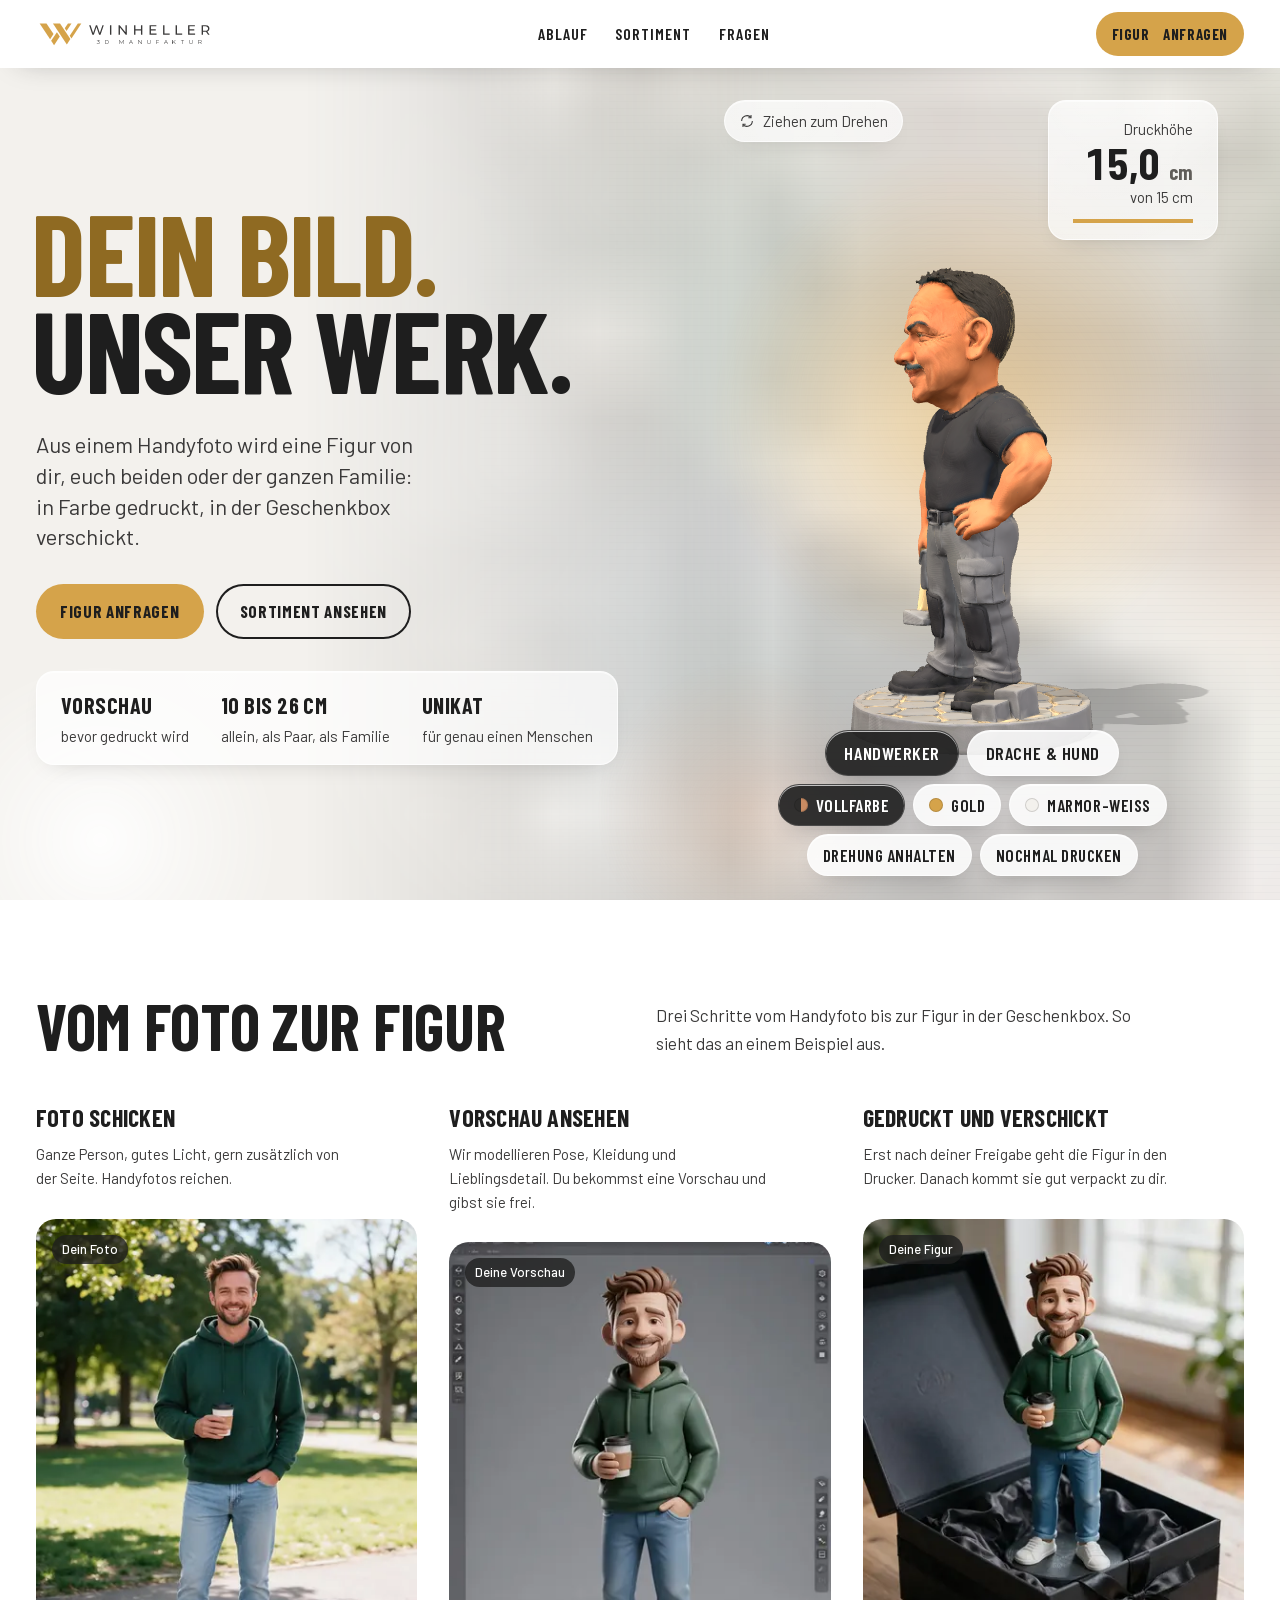
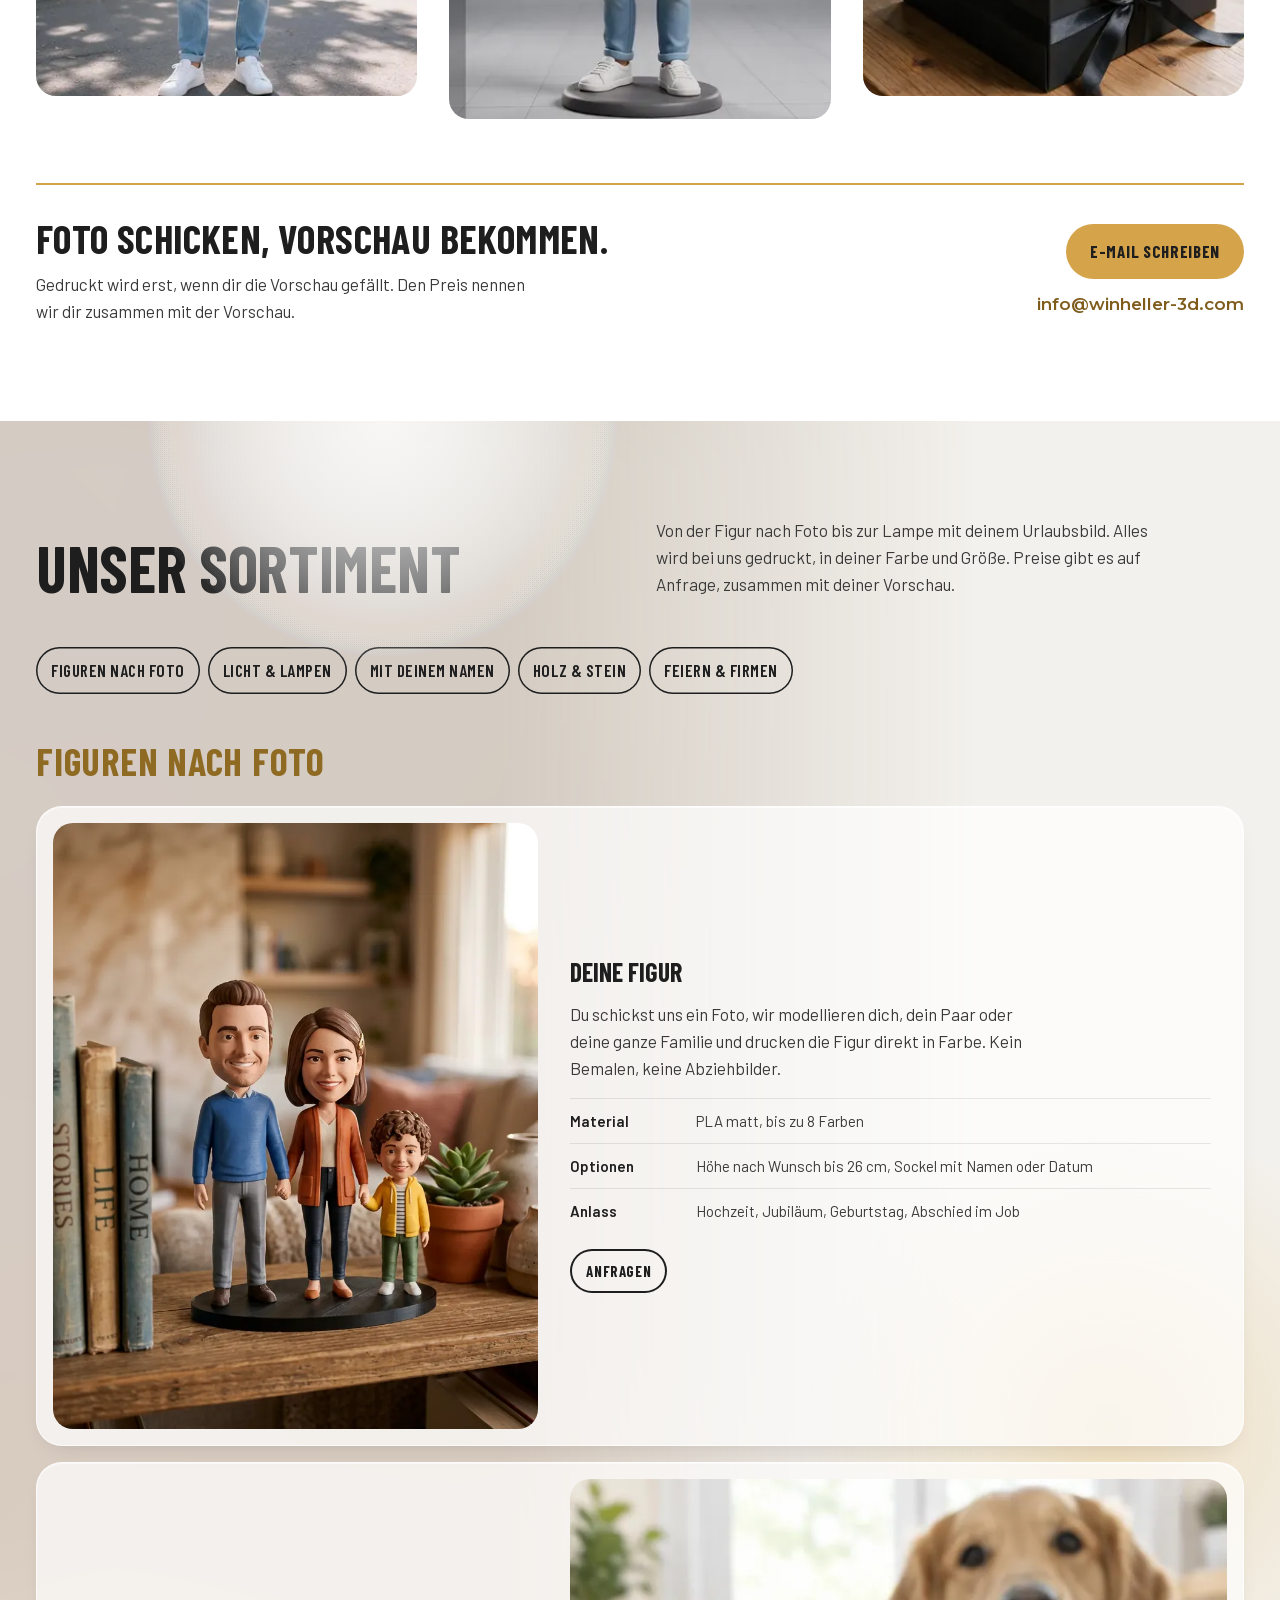
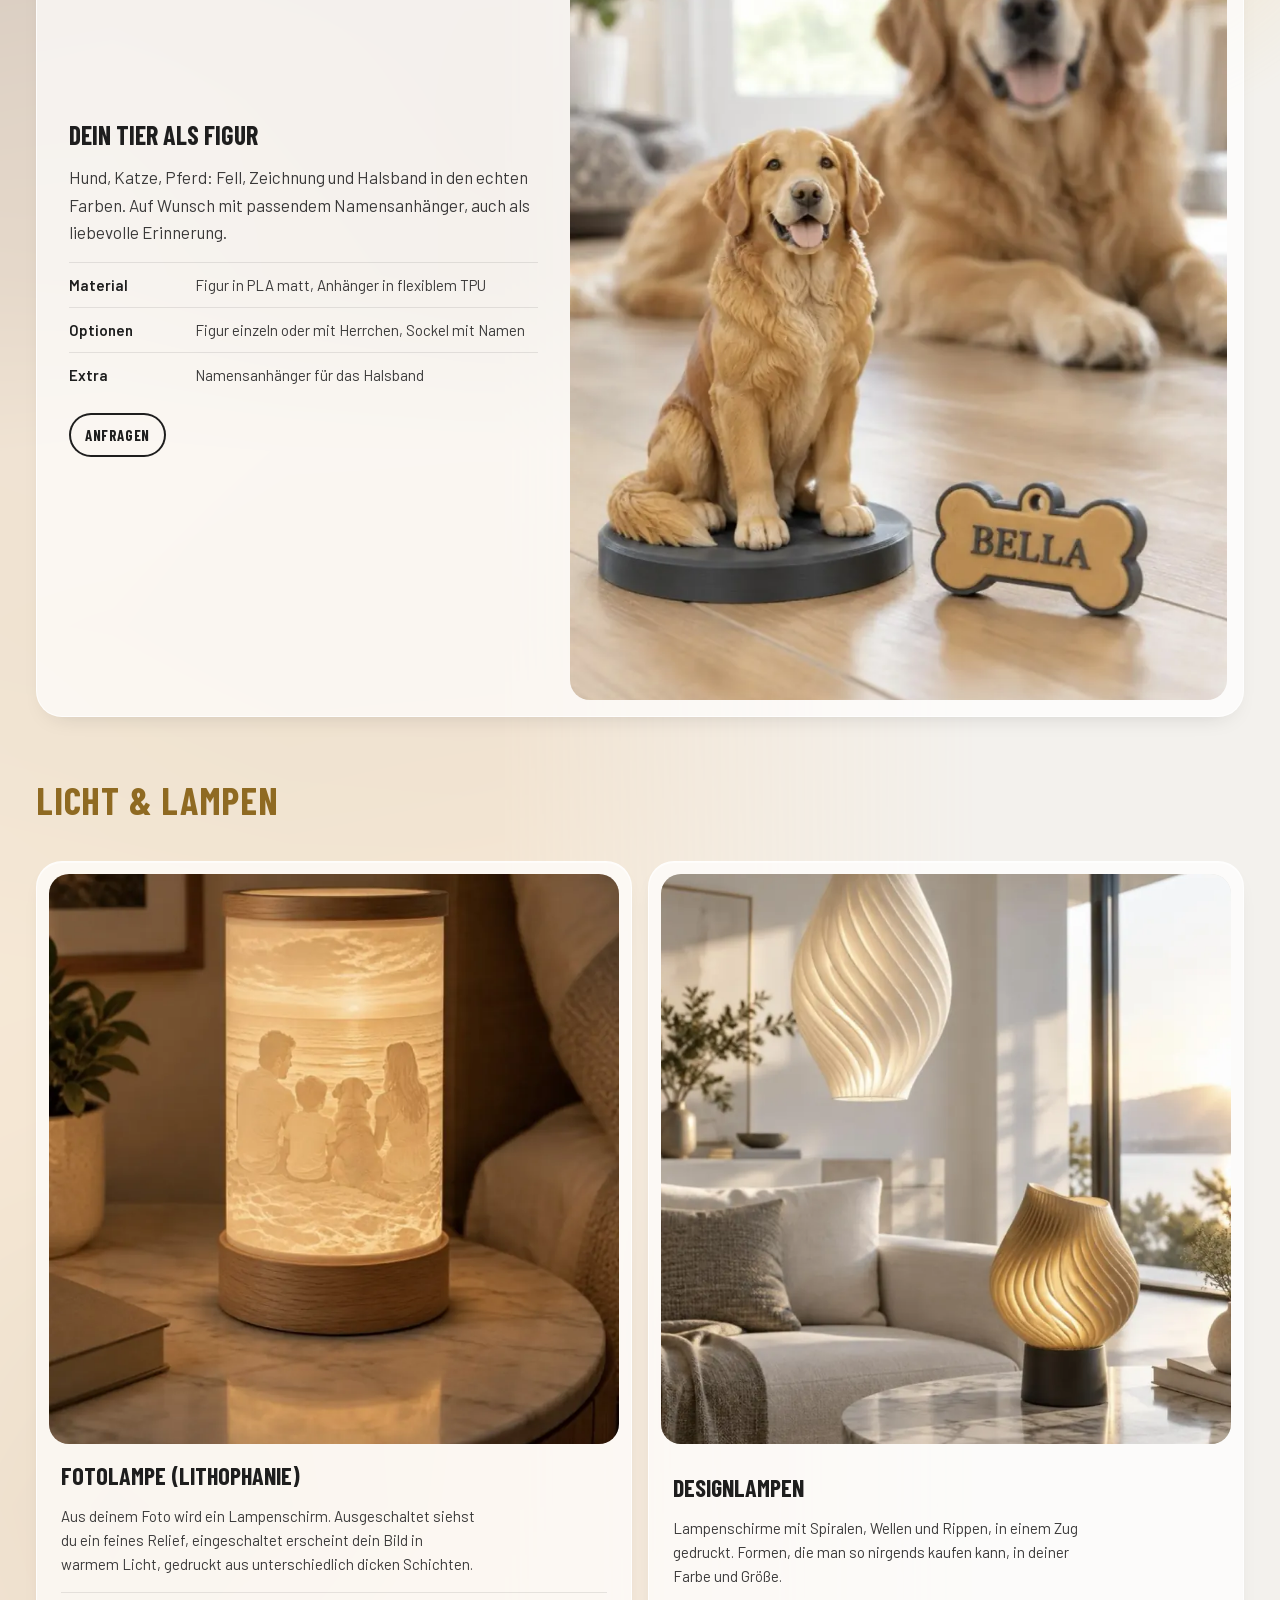
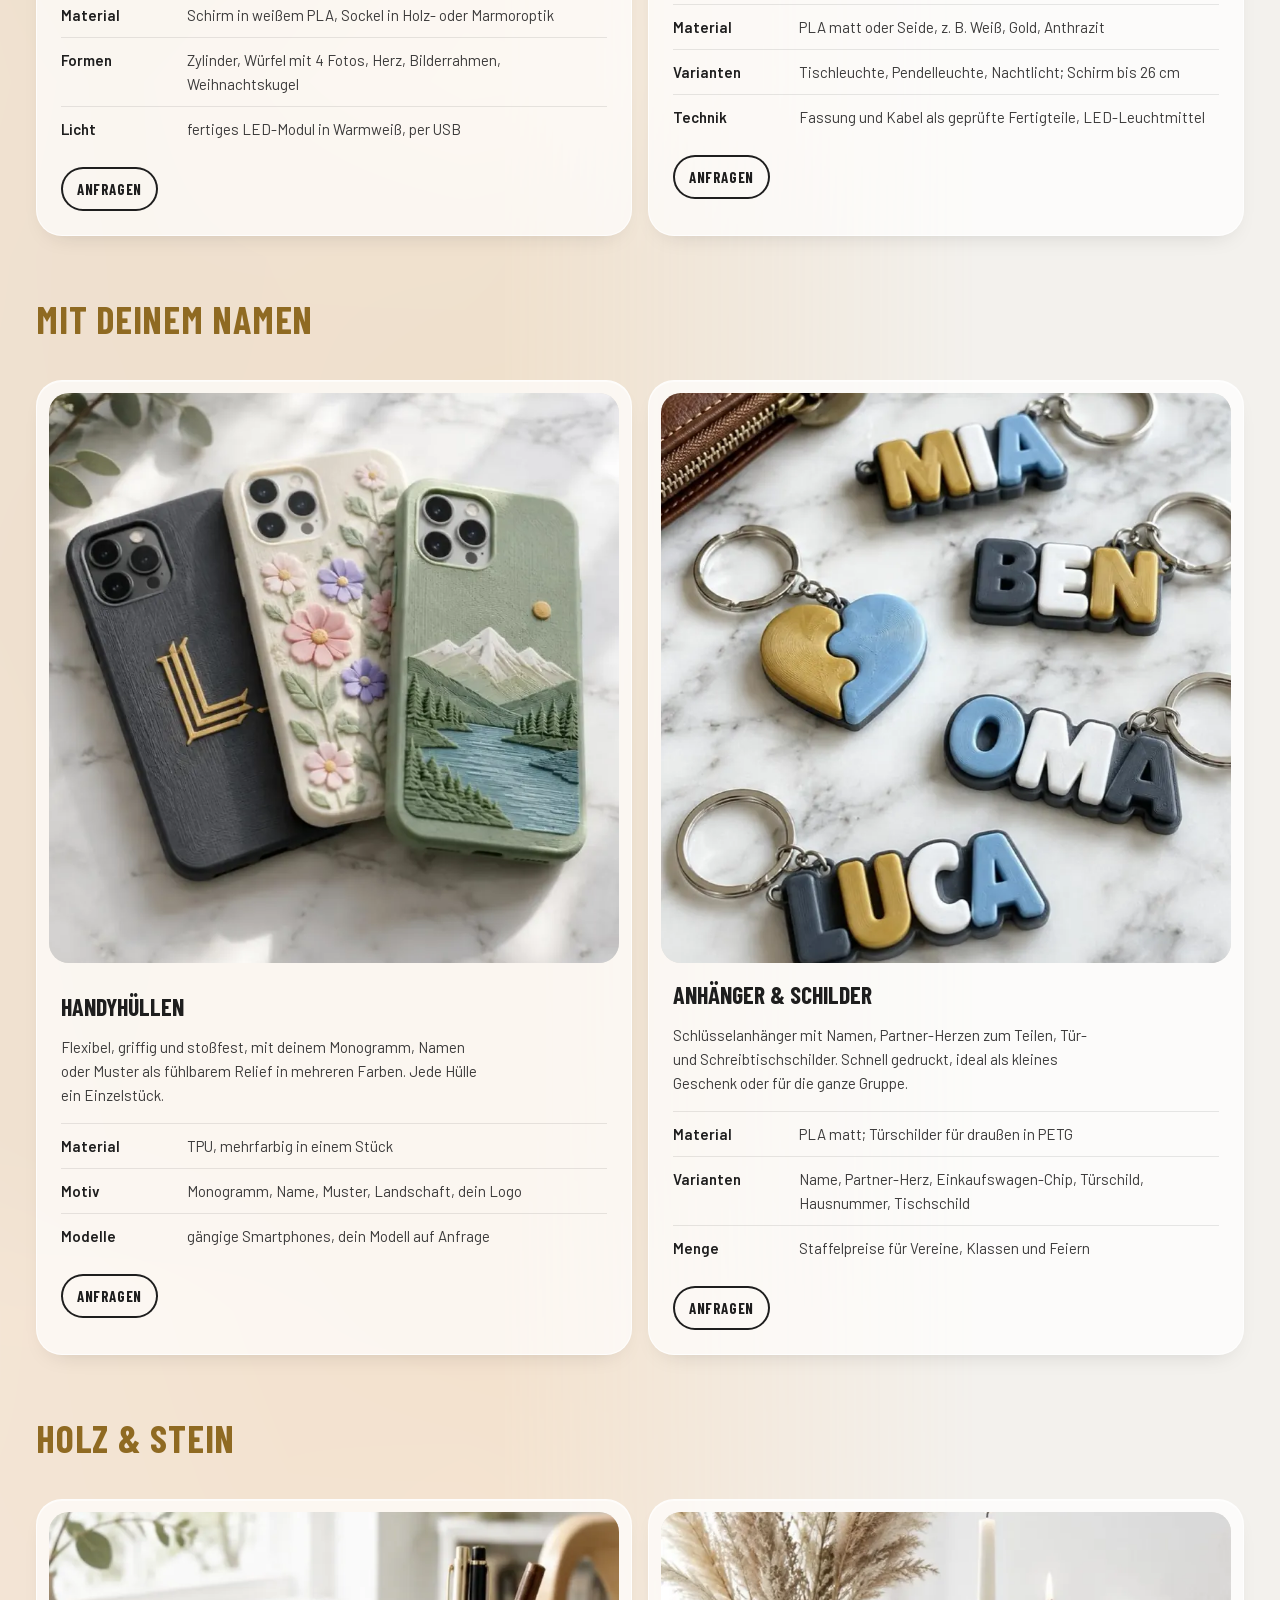
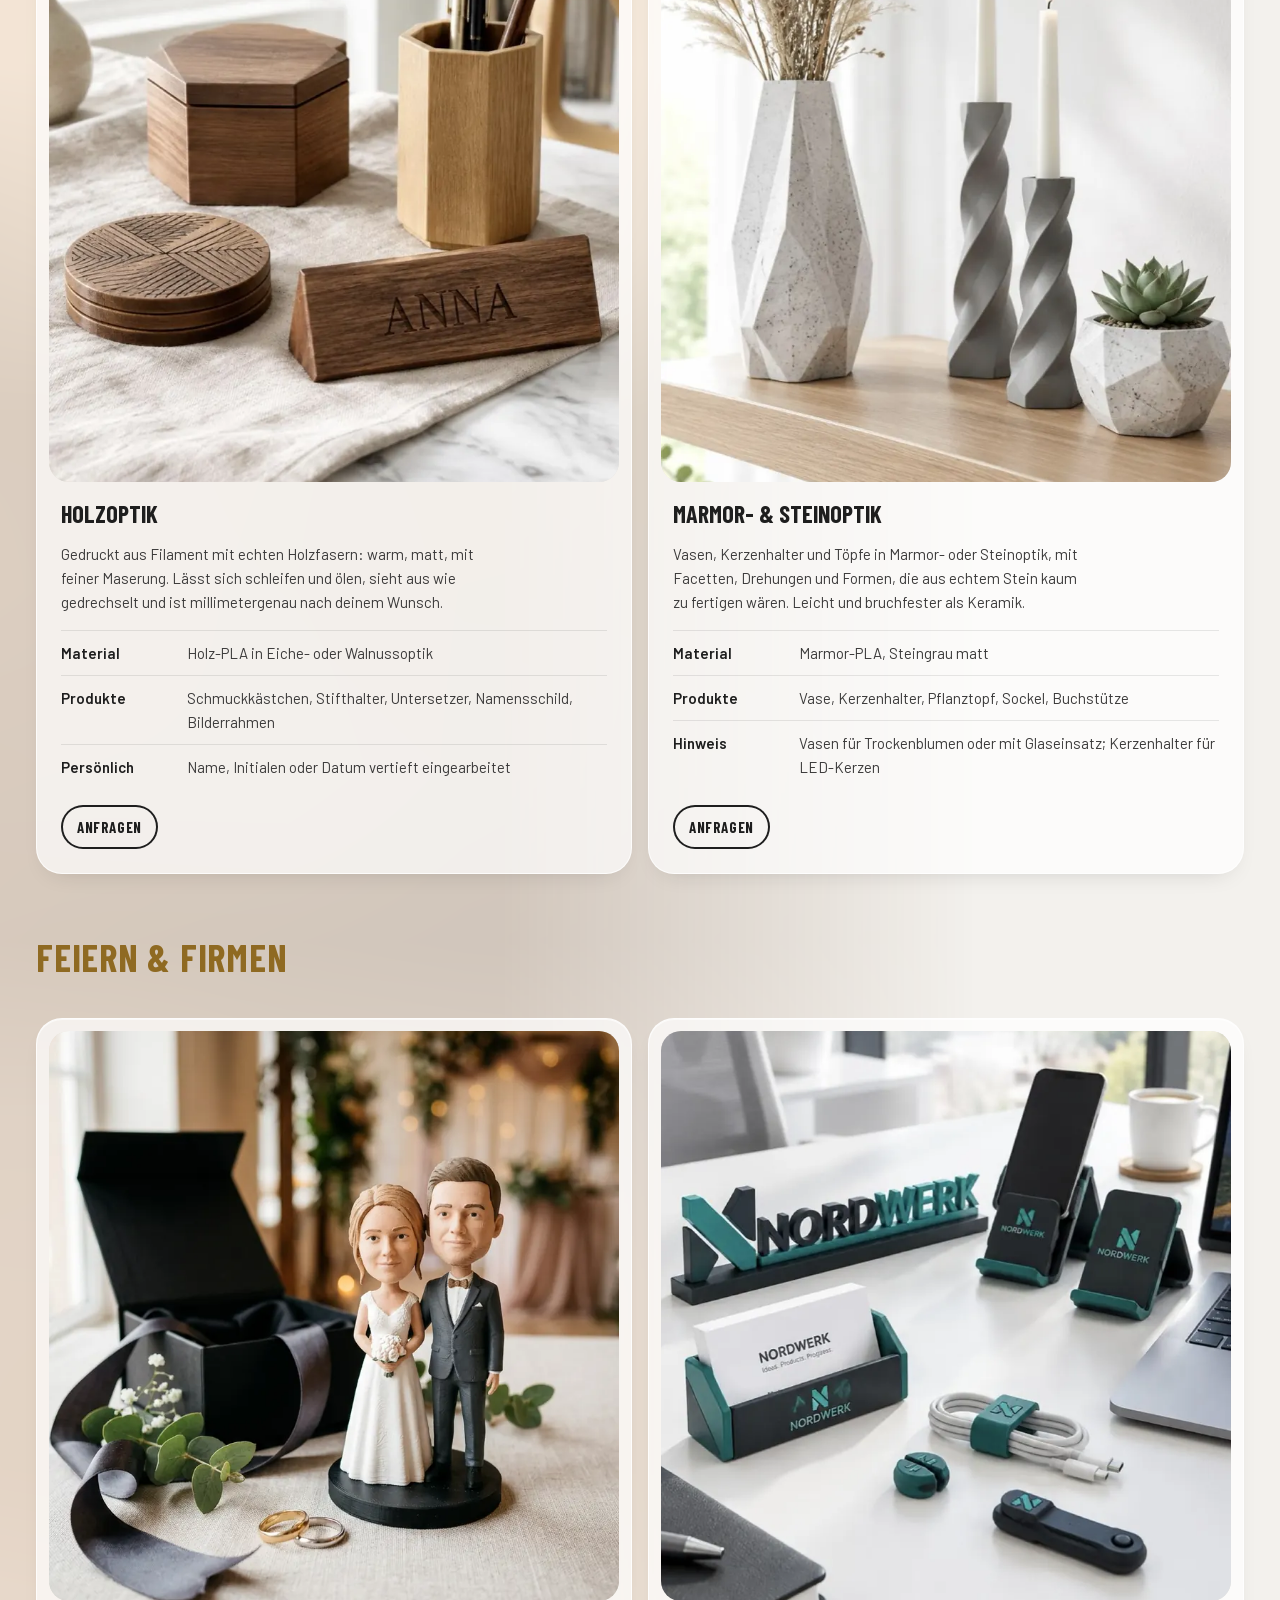
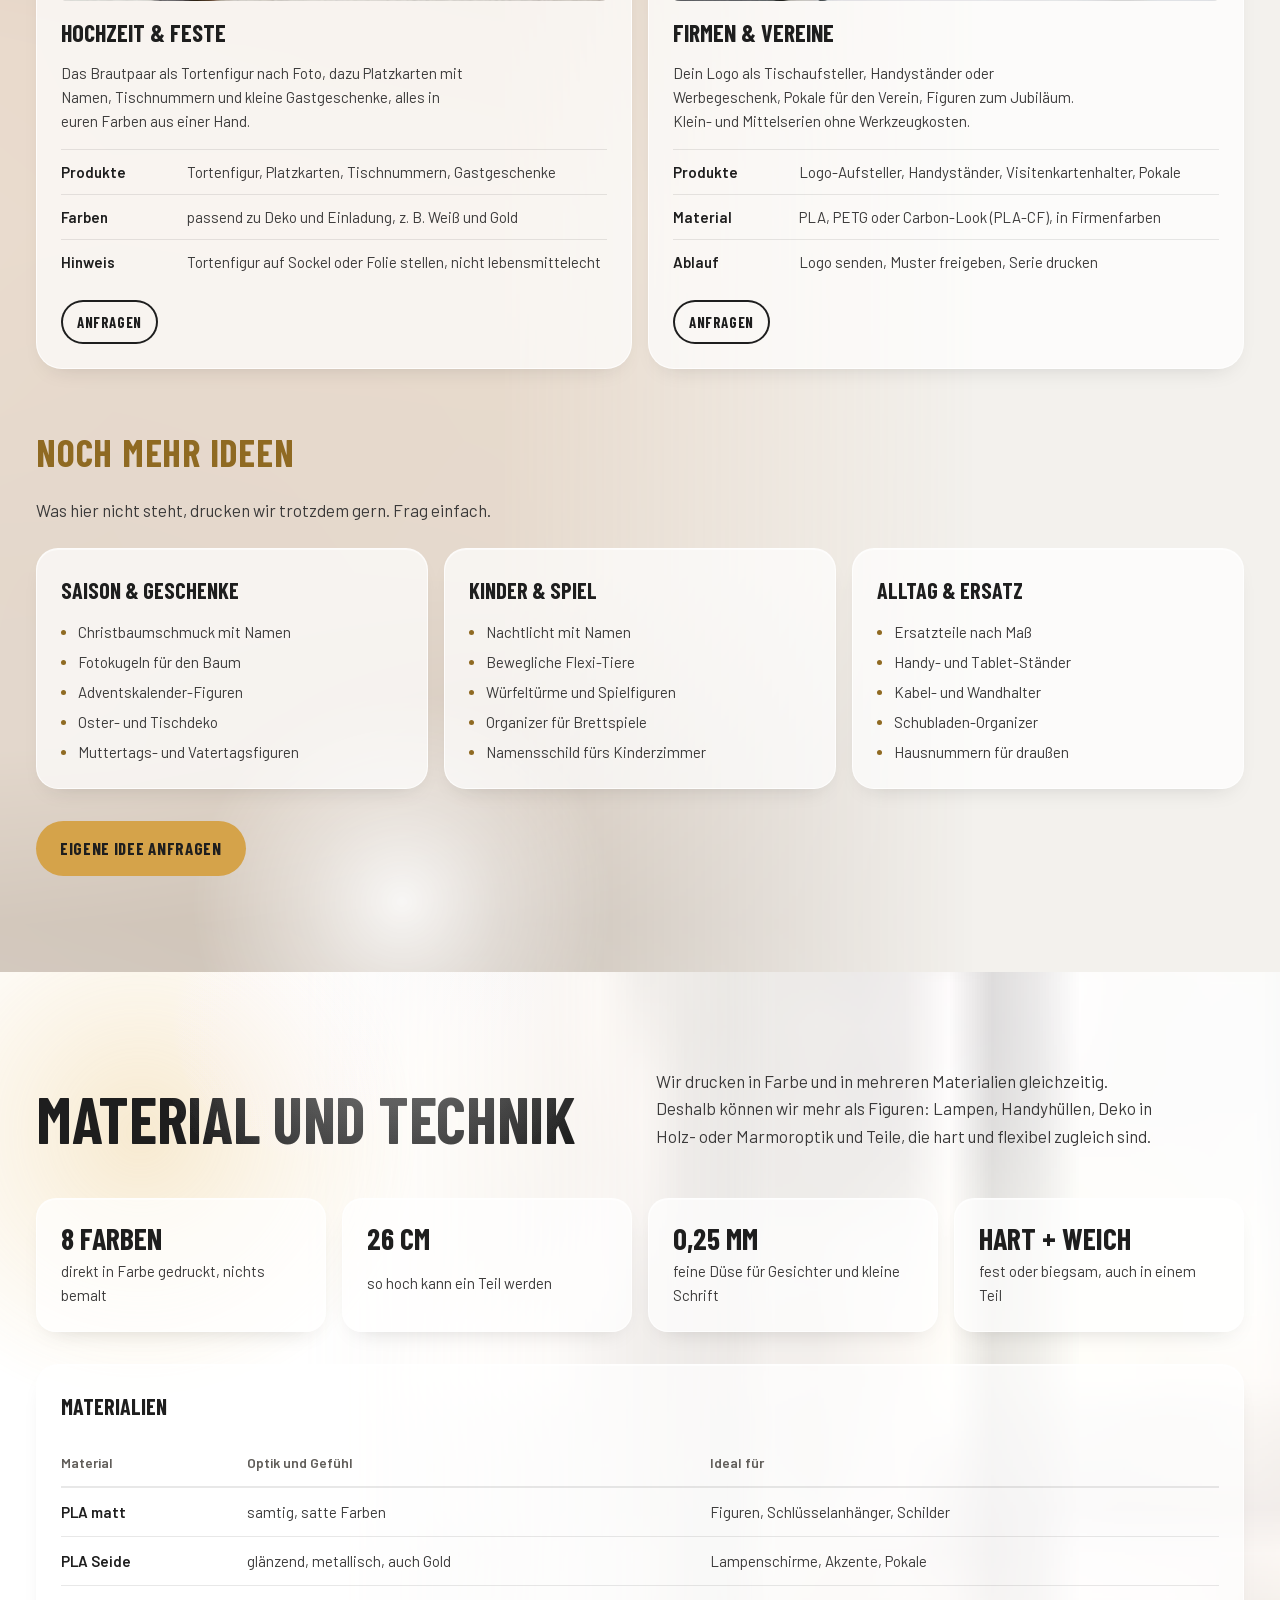
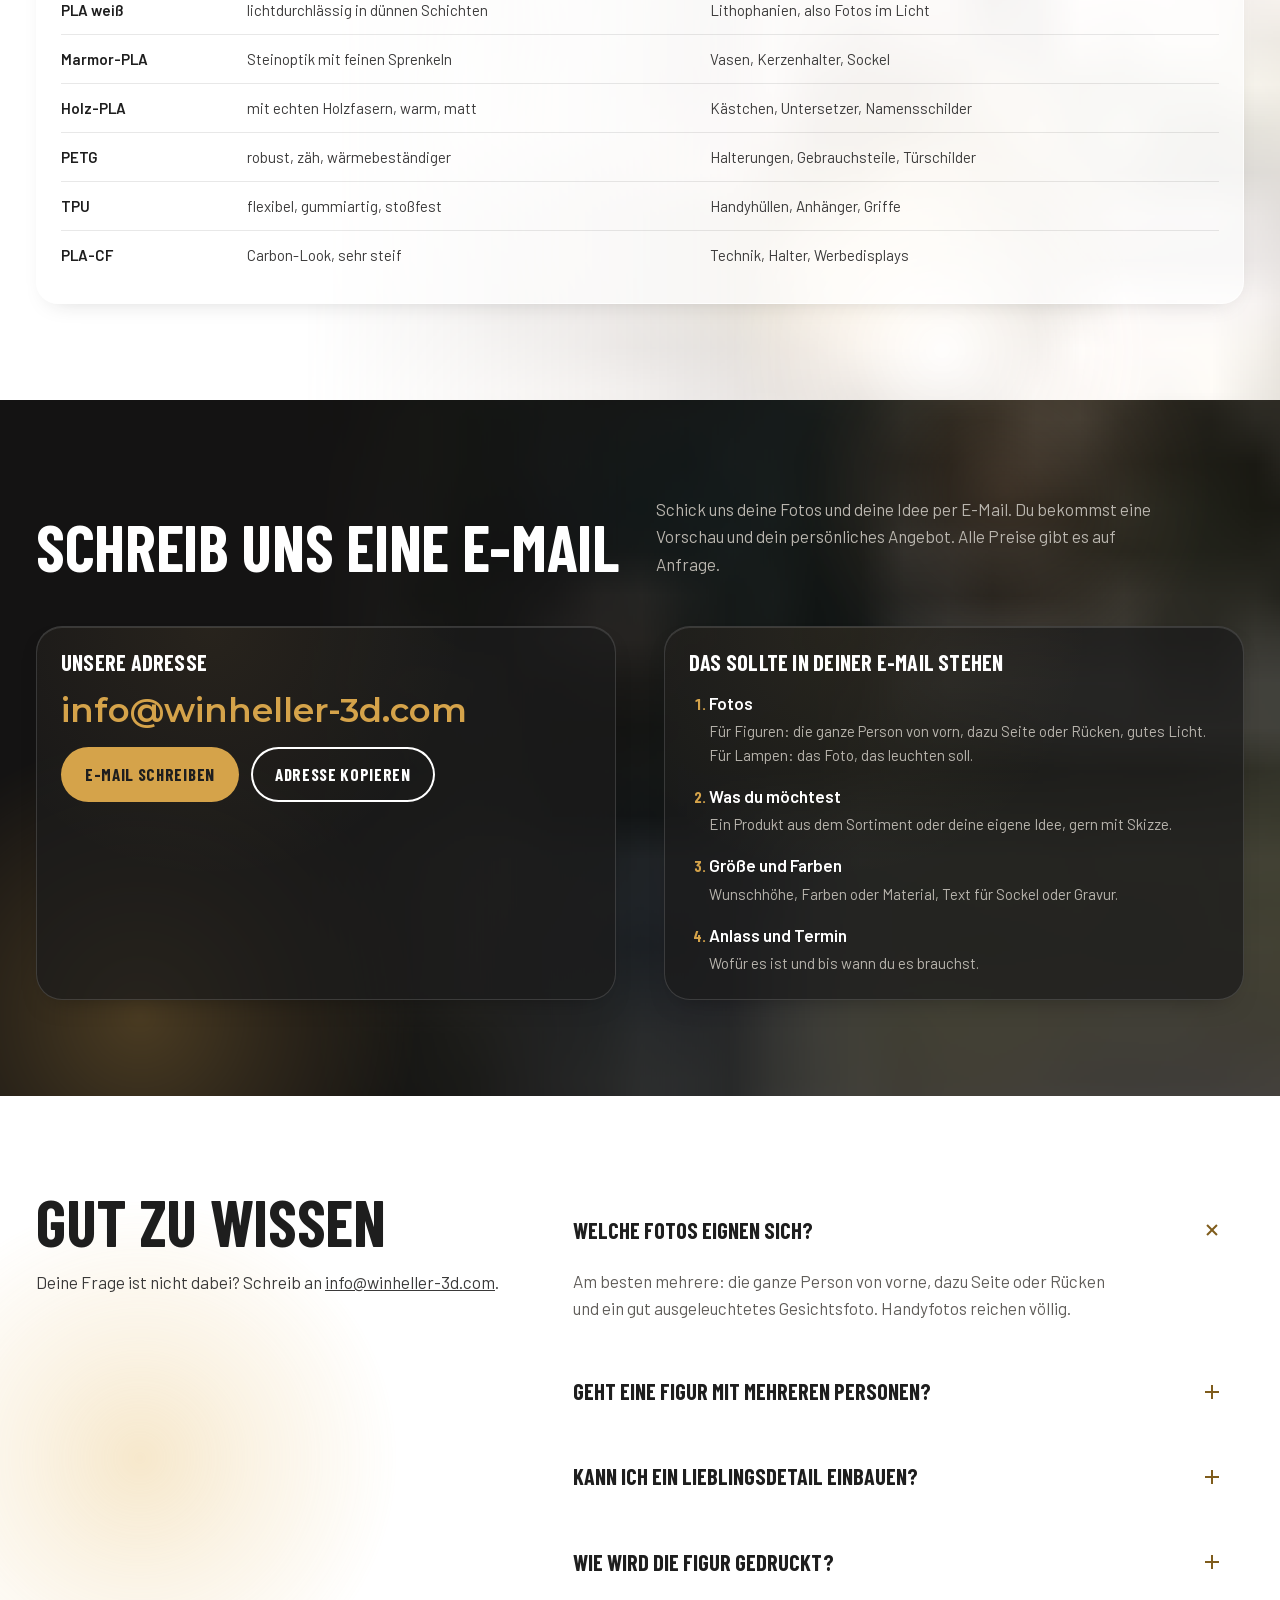
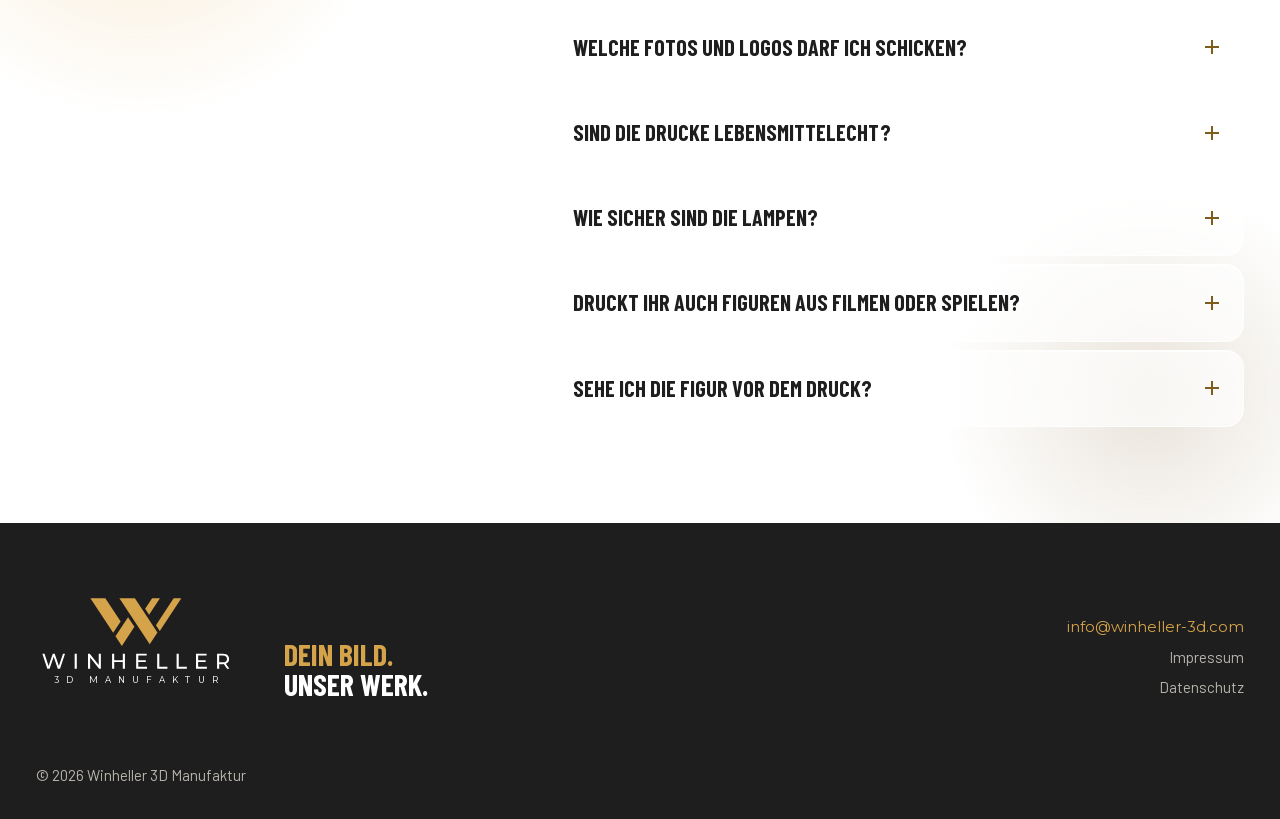
==== commit c6f1561e: "Sortiment: KI-Bilder Hochzeit (Prompt 2) und Familie (Prompt 4) eingebaut - img/katalog/hochzeit-*.w" ====
--- a/index.html
+++ b/index.html
@@ -202,7 +202,7 @@
       <div class="group" id="s-figuren">
         <h3 class="group__title">Figuren nach Foto</h3>
         <article class="item glass">
-          <figure class="item__media"><img src="img/katalog/figur-paar-800.webp" srcset="img/katalog/figur-paar-400.webp 400w, img/katalog/figur-paar-800.webp 800w" sizes="(max-width:800px) calc(100vw - 64px), 480px" alt="Paarfigur aus dem 3D-Drucker: Mann und Frau Arm in Arm auf schwarzem Rundsockel, auf einem Holzschreibtisch" width="800" height="1071" loading="lazy"></figure>
+          <figure class="item__media"><img src="img/katalog/figur-paar-800.webp" srcset="img/katalog/figur-paar-400.webp 400w, img/katalog/figur-paar-800.webp 800w" sizes="(max-width:800px) calc(100vw - 64px), 480px" alt="Familienfigur aus dem 3D-Drucker: Vater, Mutter und Kind auf einem gemeinsamen Sockel im Wohnzimmerregal" width="800" height="1071" loading="lazy"></figure>
           <div class="item__body">
             <h4>Deine Figur</h4>
             <p>Du schickst uns ein Foto, wir modellieren dich, dein Paar oder deine ganze Familie und drucken die Figur direkt in Farbe. Kein Bemalen, keine Abziehbilder.</p>
@@ -318,7 +318,7 @@
       <div class="group group--compact" id="s-anlaesse">
         <h3 class="group__title">Feiern &amp; Firmen</h3>
         <article class="item glass">
-          <figure class="item__media"><img src="img/katalog/hochzeit-800.webp" srcset="img/katalog/hochzeit-400.webp 400w, img/katalog/hochzeit-800.webp 800w" sizes="(max-width:800px) calc(100vw - 64px), 480px" alt="Hochzeitstorte mit Brautpaar-Figur, davor Platzkarten Sophie und Jonas und kleine Herzen" width="848" height="1100" loading="lazy"></figure>
+          <figure class="item__media"><img src="img/katalog/hochzeit-800.webp" srcset="img/katalog/hochzeit-400.webp 400w, img/katalog/hochzeit-800.webp 800w" sizes="(max-width:800px) calc(100vw - 64px), 480px" alt="Brautpaar-Figur aus dem 3D-Drucker vor geöffneter schwarzer Geschenkbox mit Satinband, Eukalyptus und zwei Ringen" width="800" height="1071" loading="lazy"></figure>
           <div class="item__body">
             <h4>Hochzeit &amp; Feste</h4>
             <p>Das Brautpaar als Tortenfigur nach Foto, dazu Platzkarten mit Namen, Tischnummern und kleine Gastgeschenke, alles in euren Farben aus einer Hand.</p>
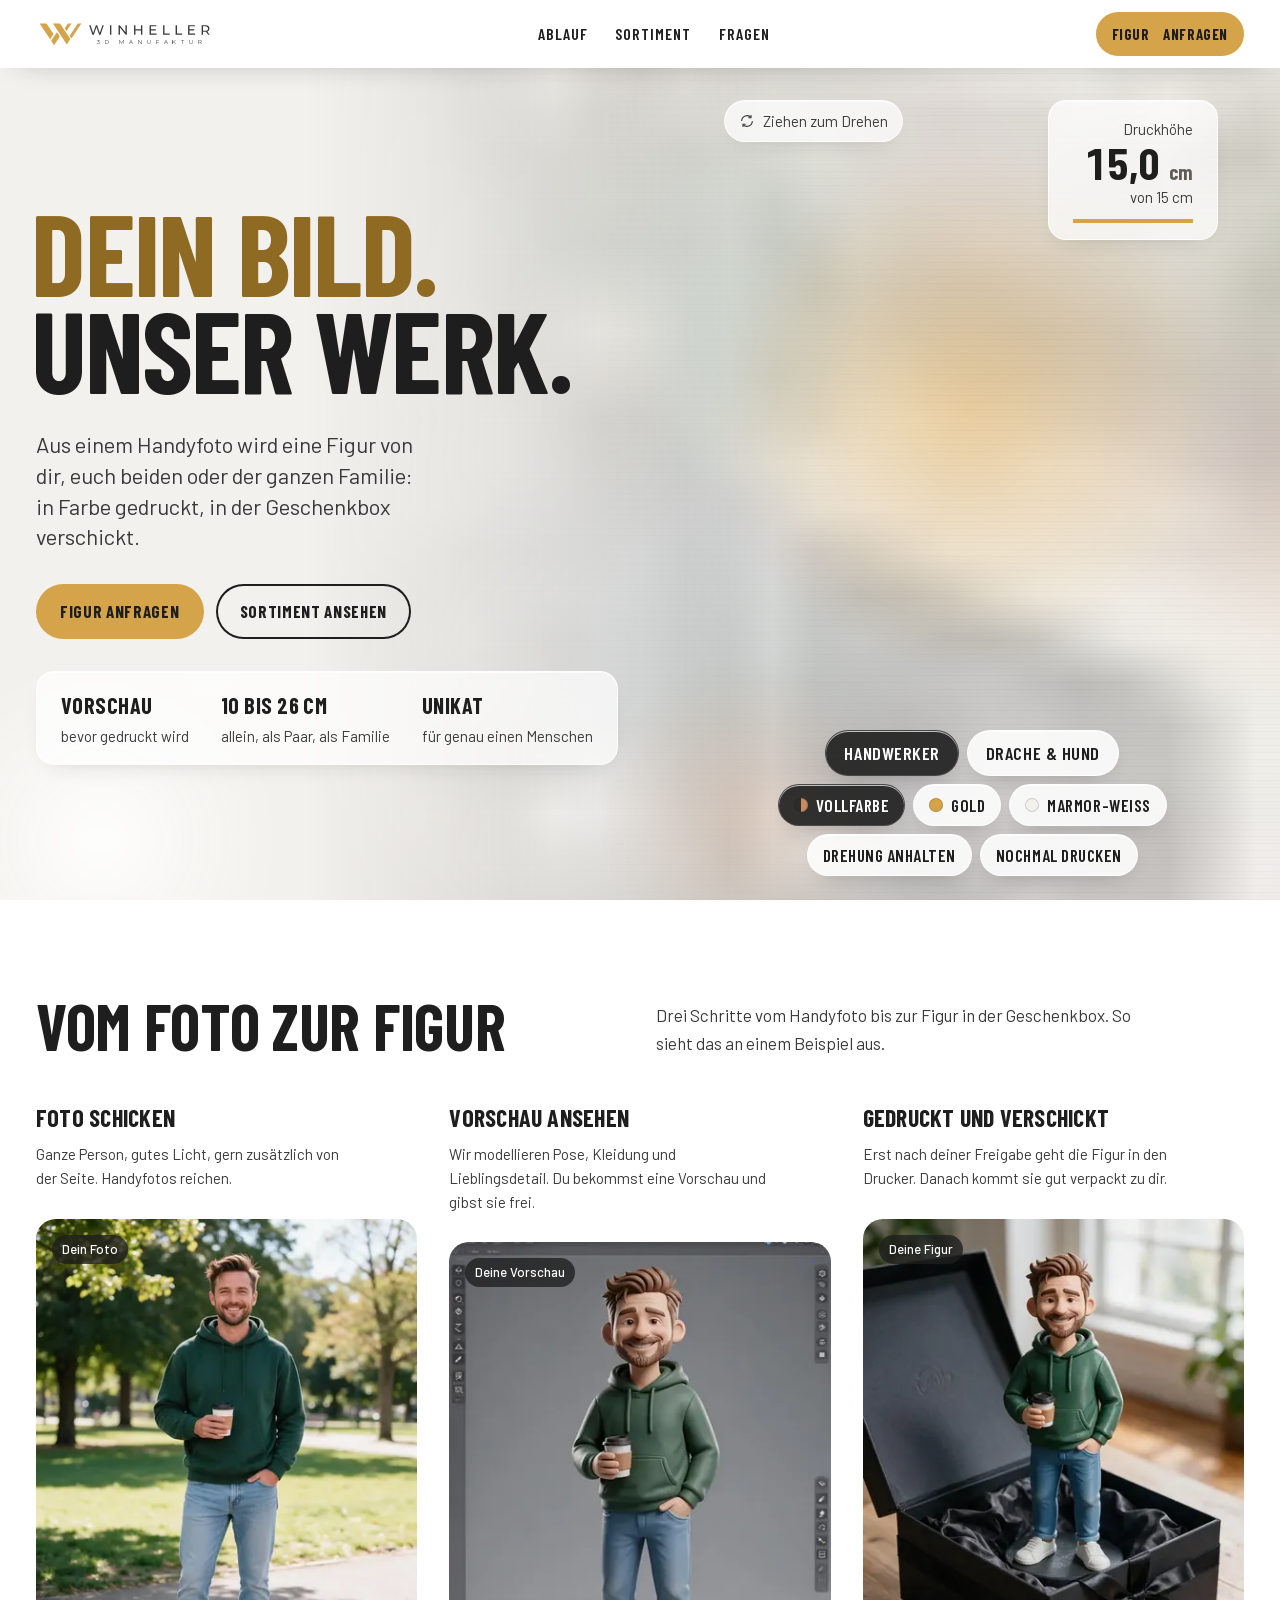
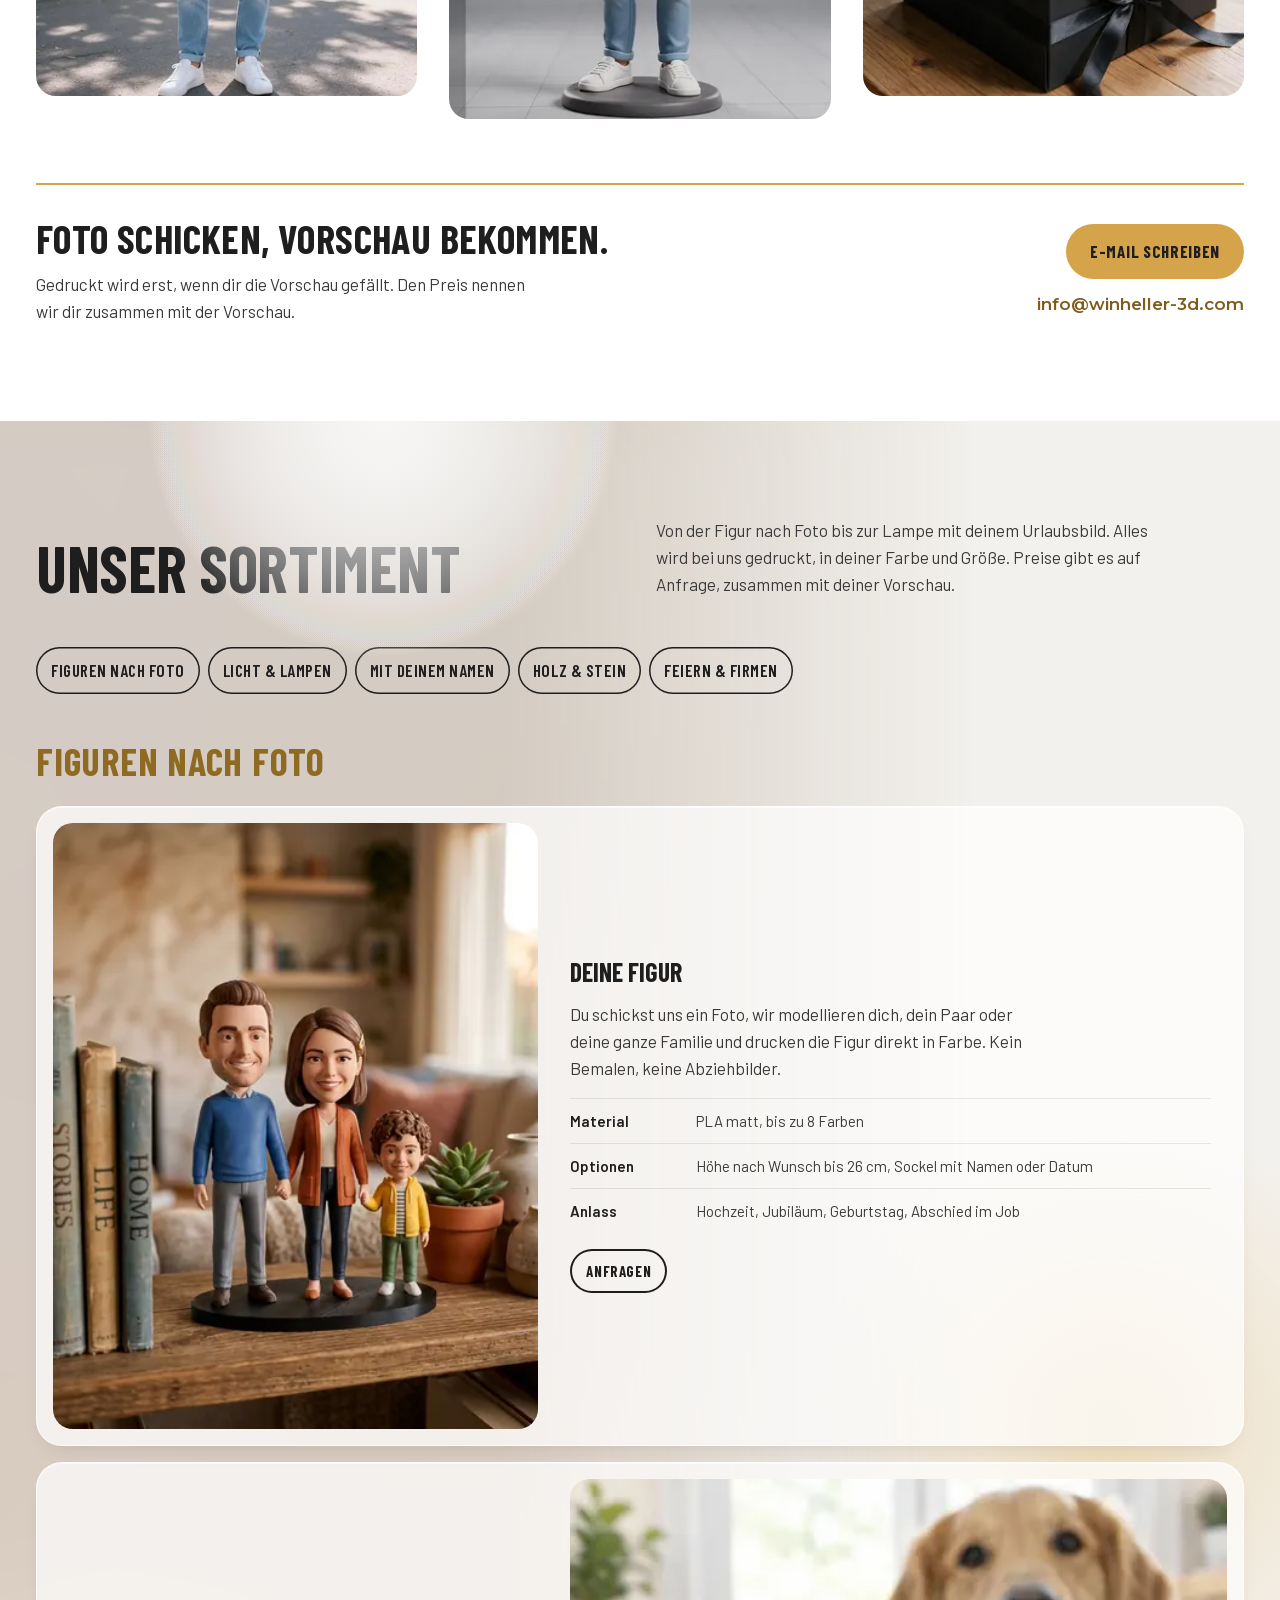
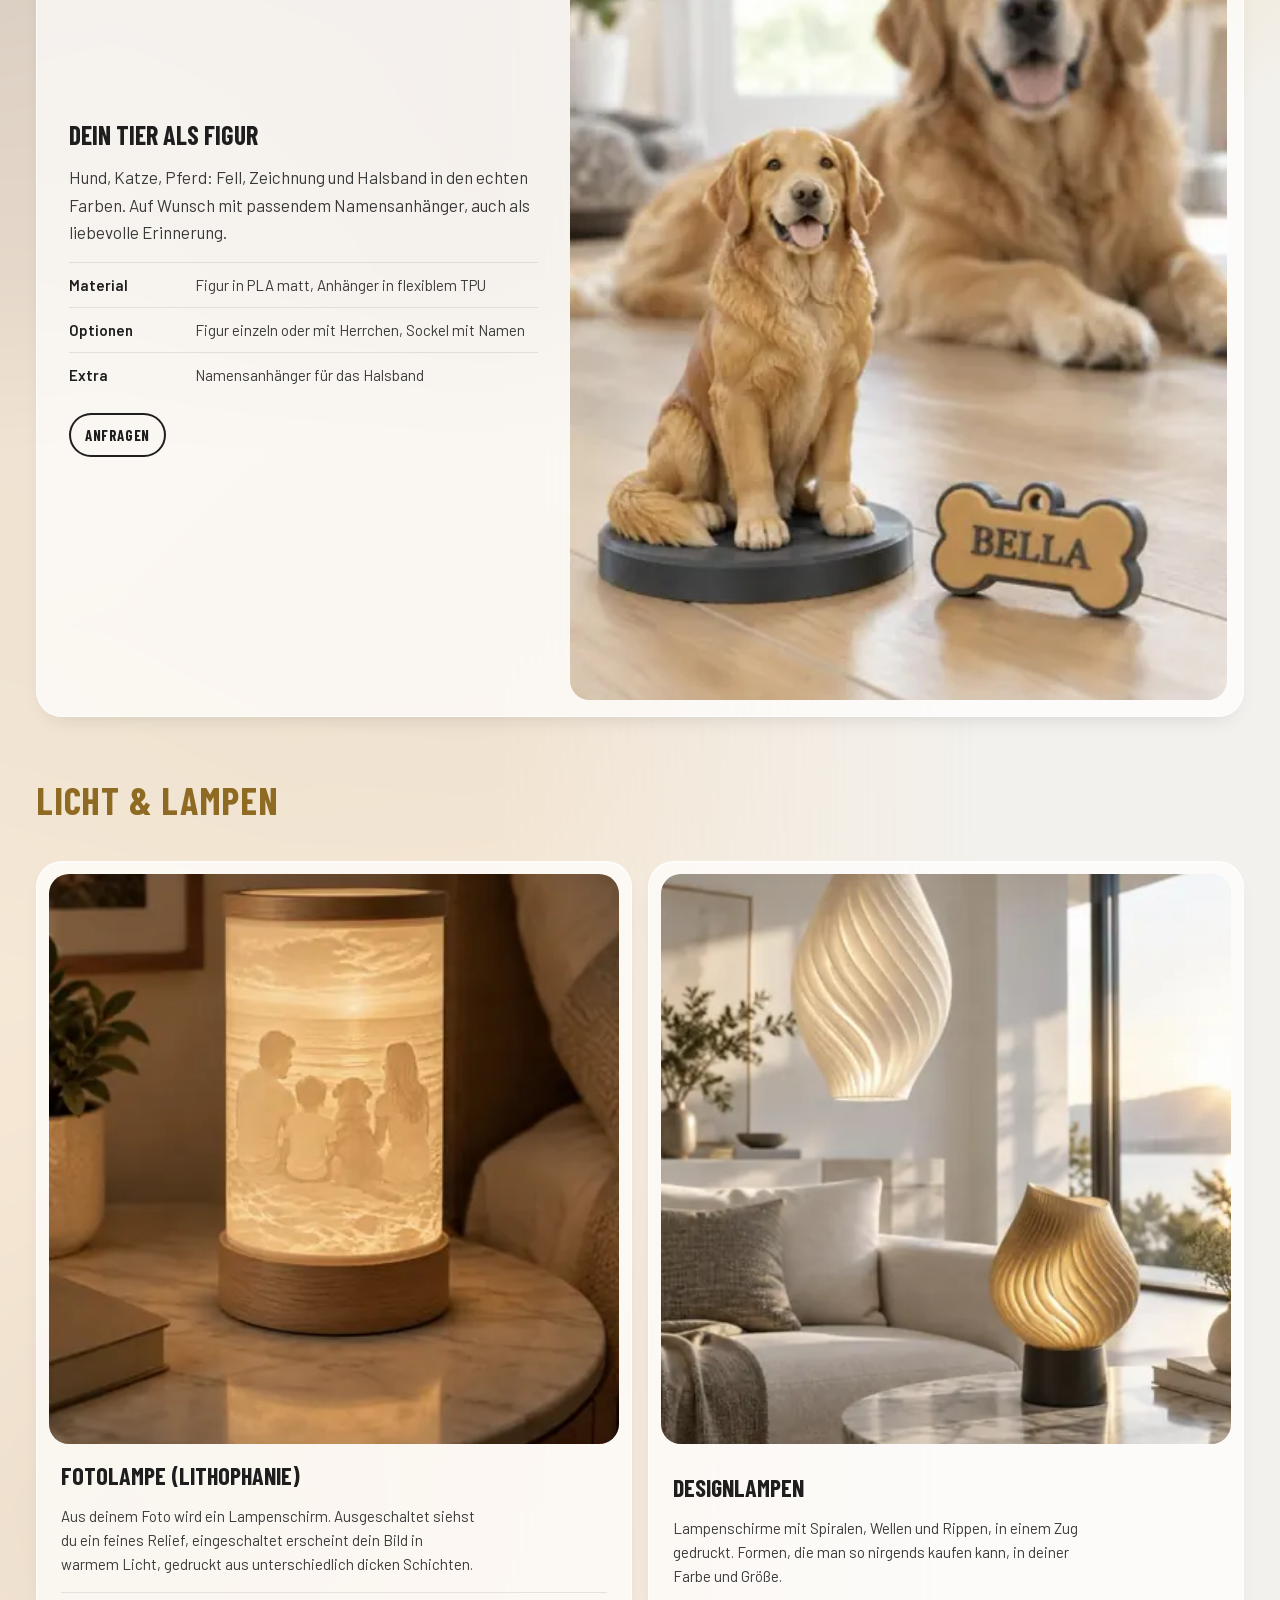
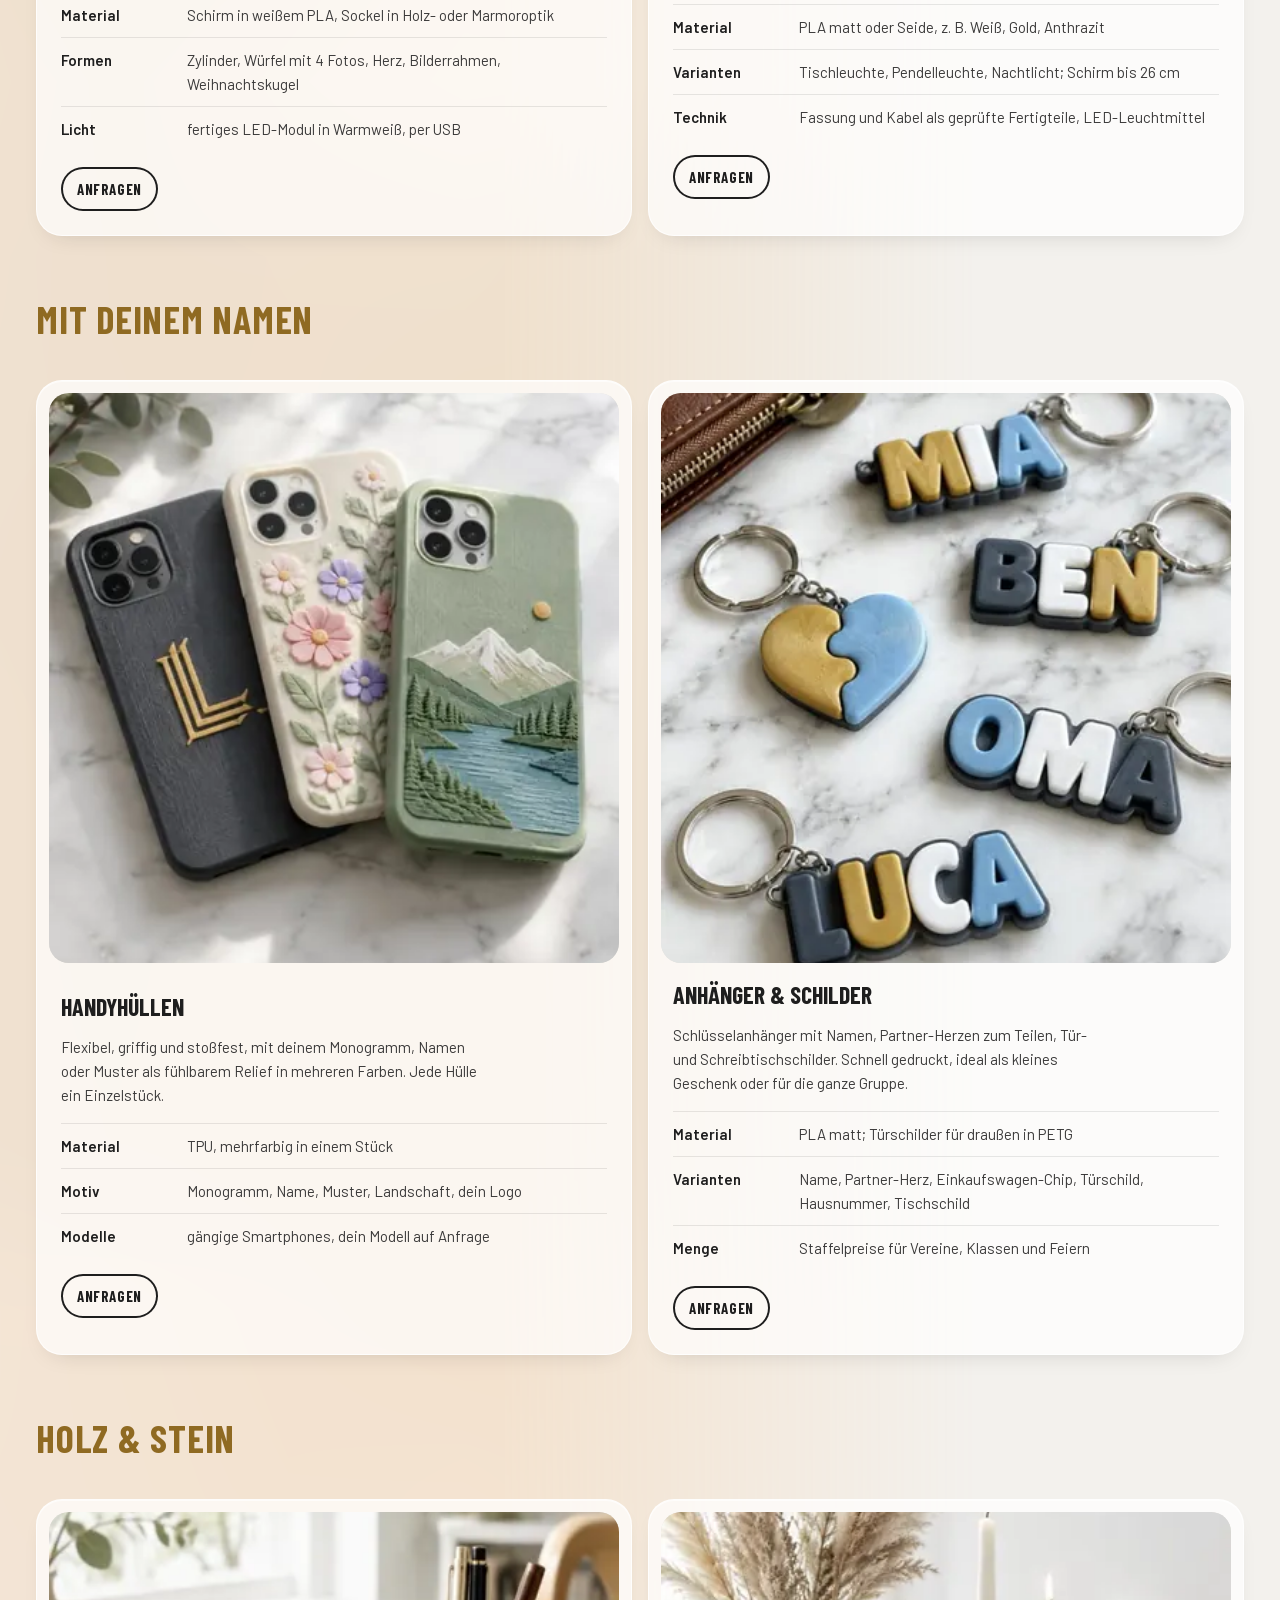
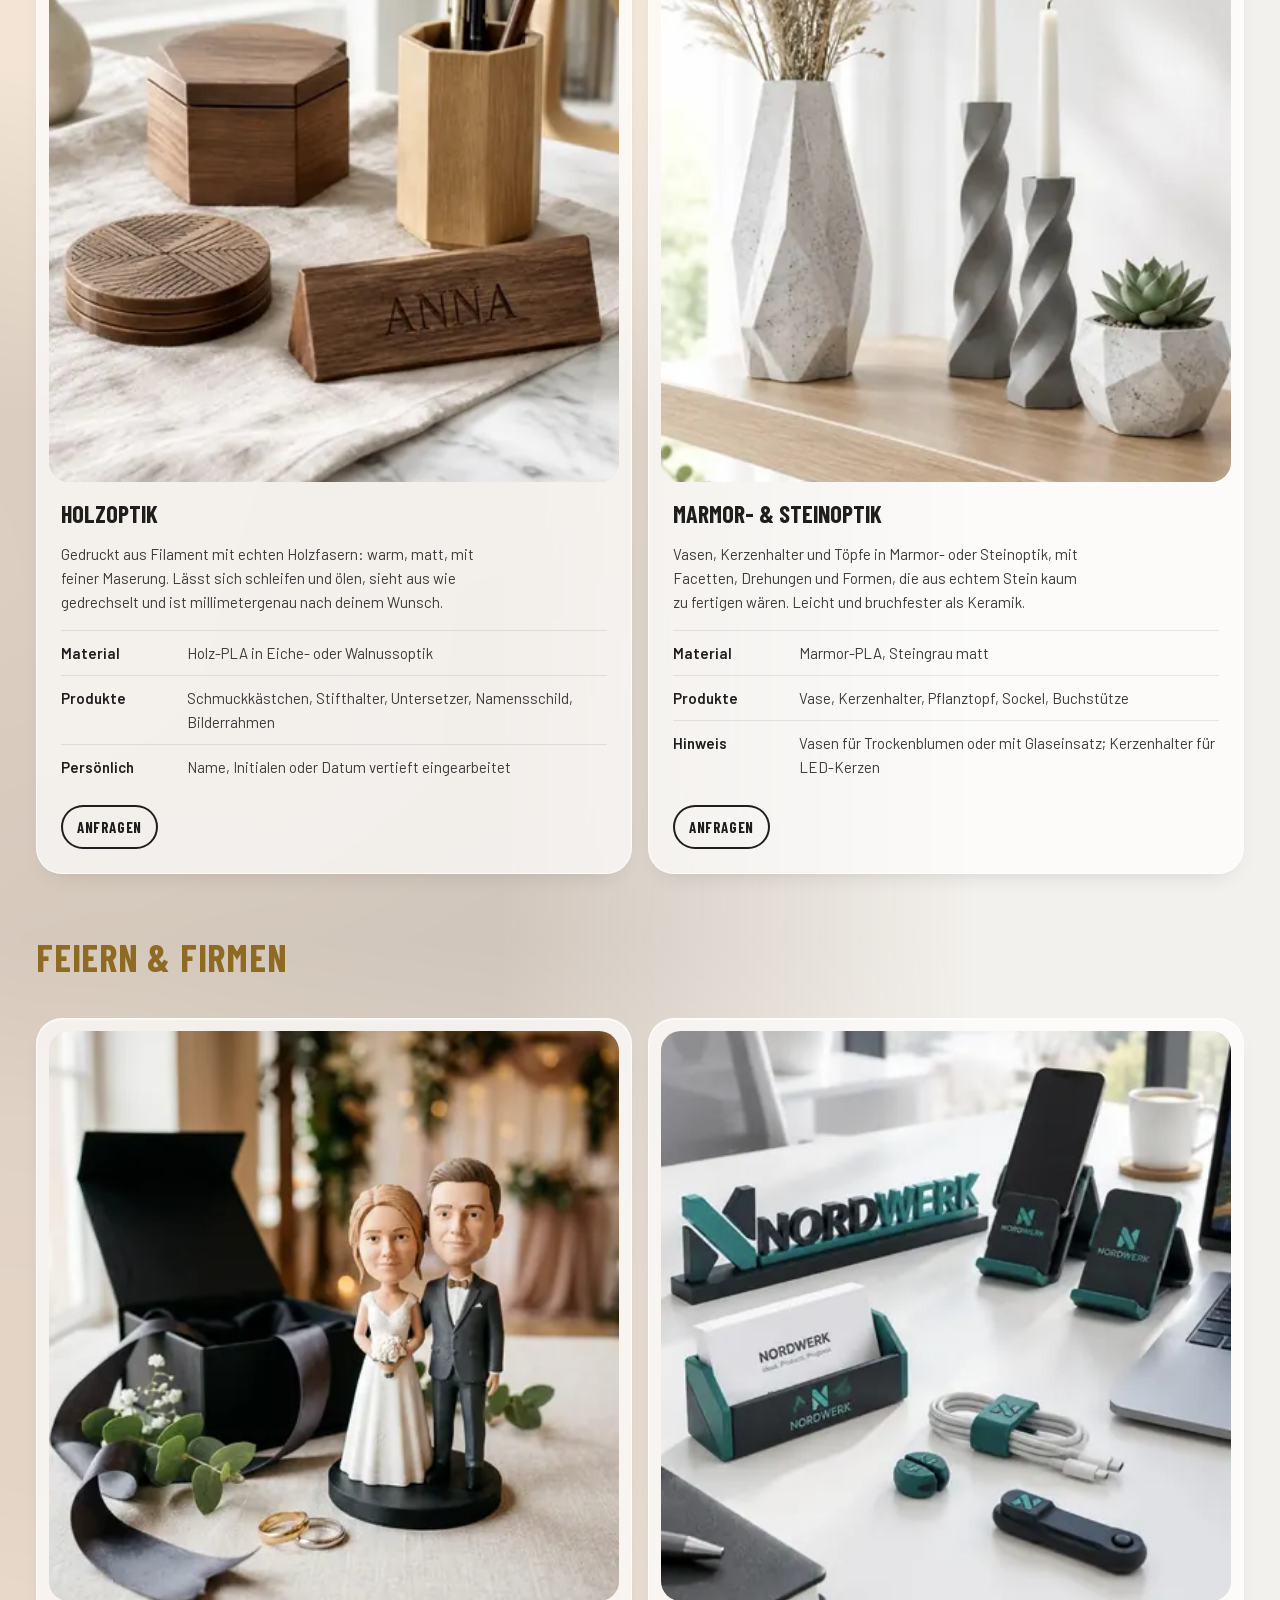
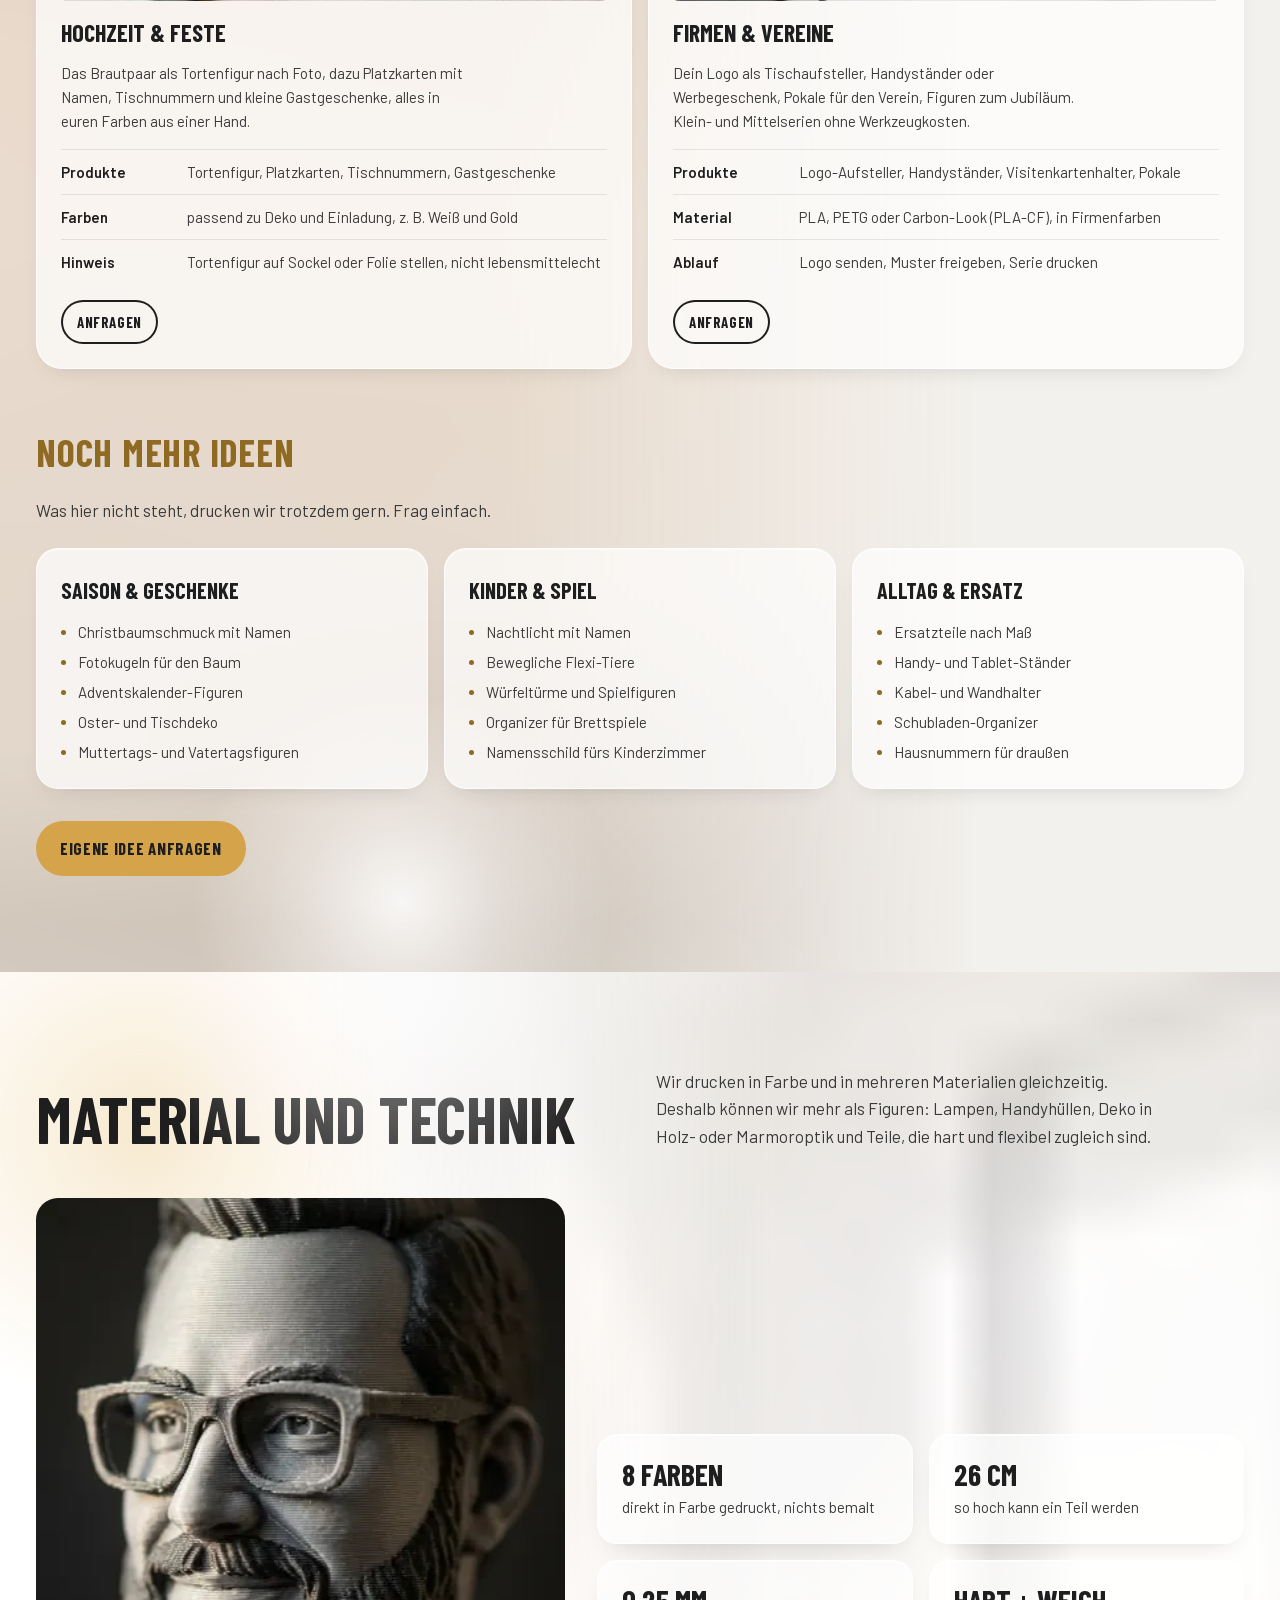
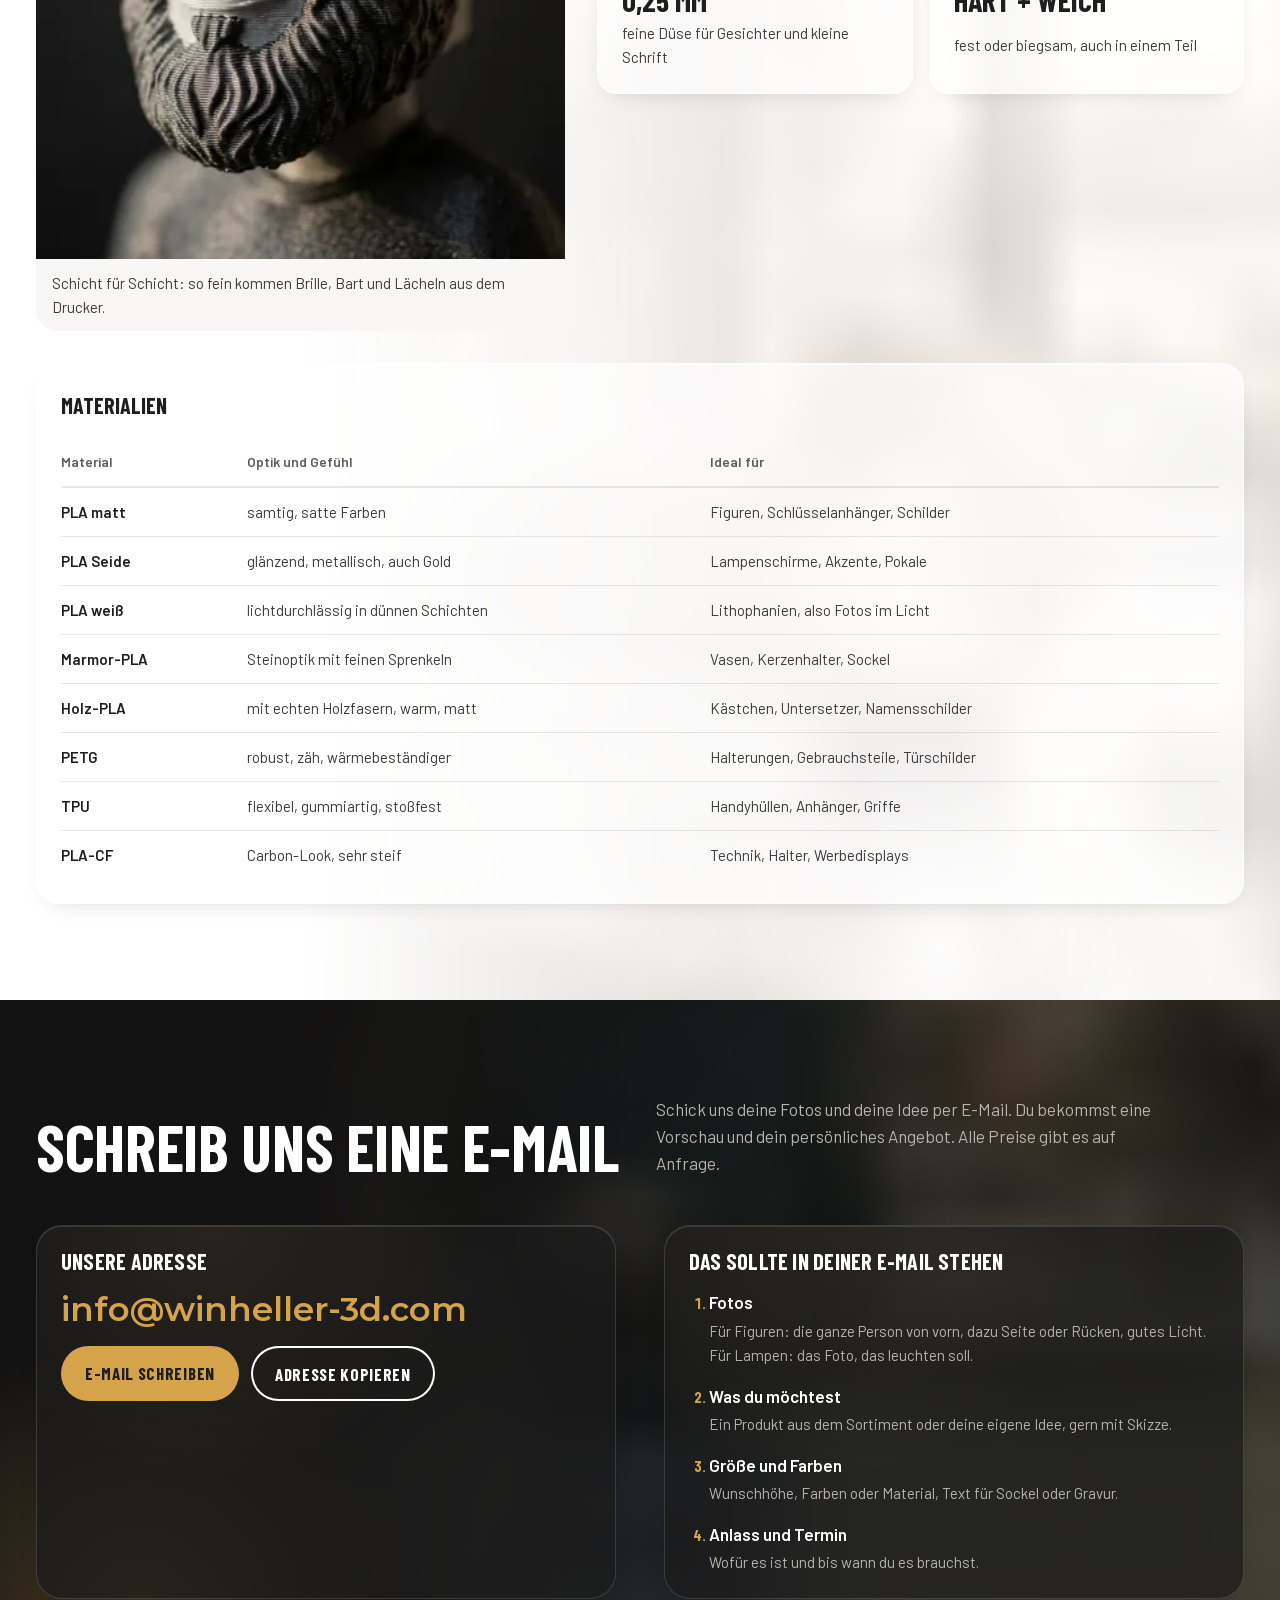
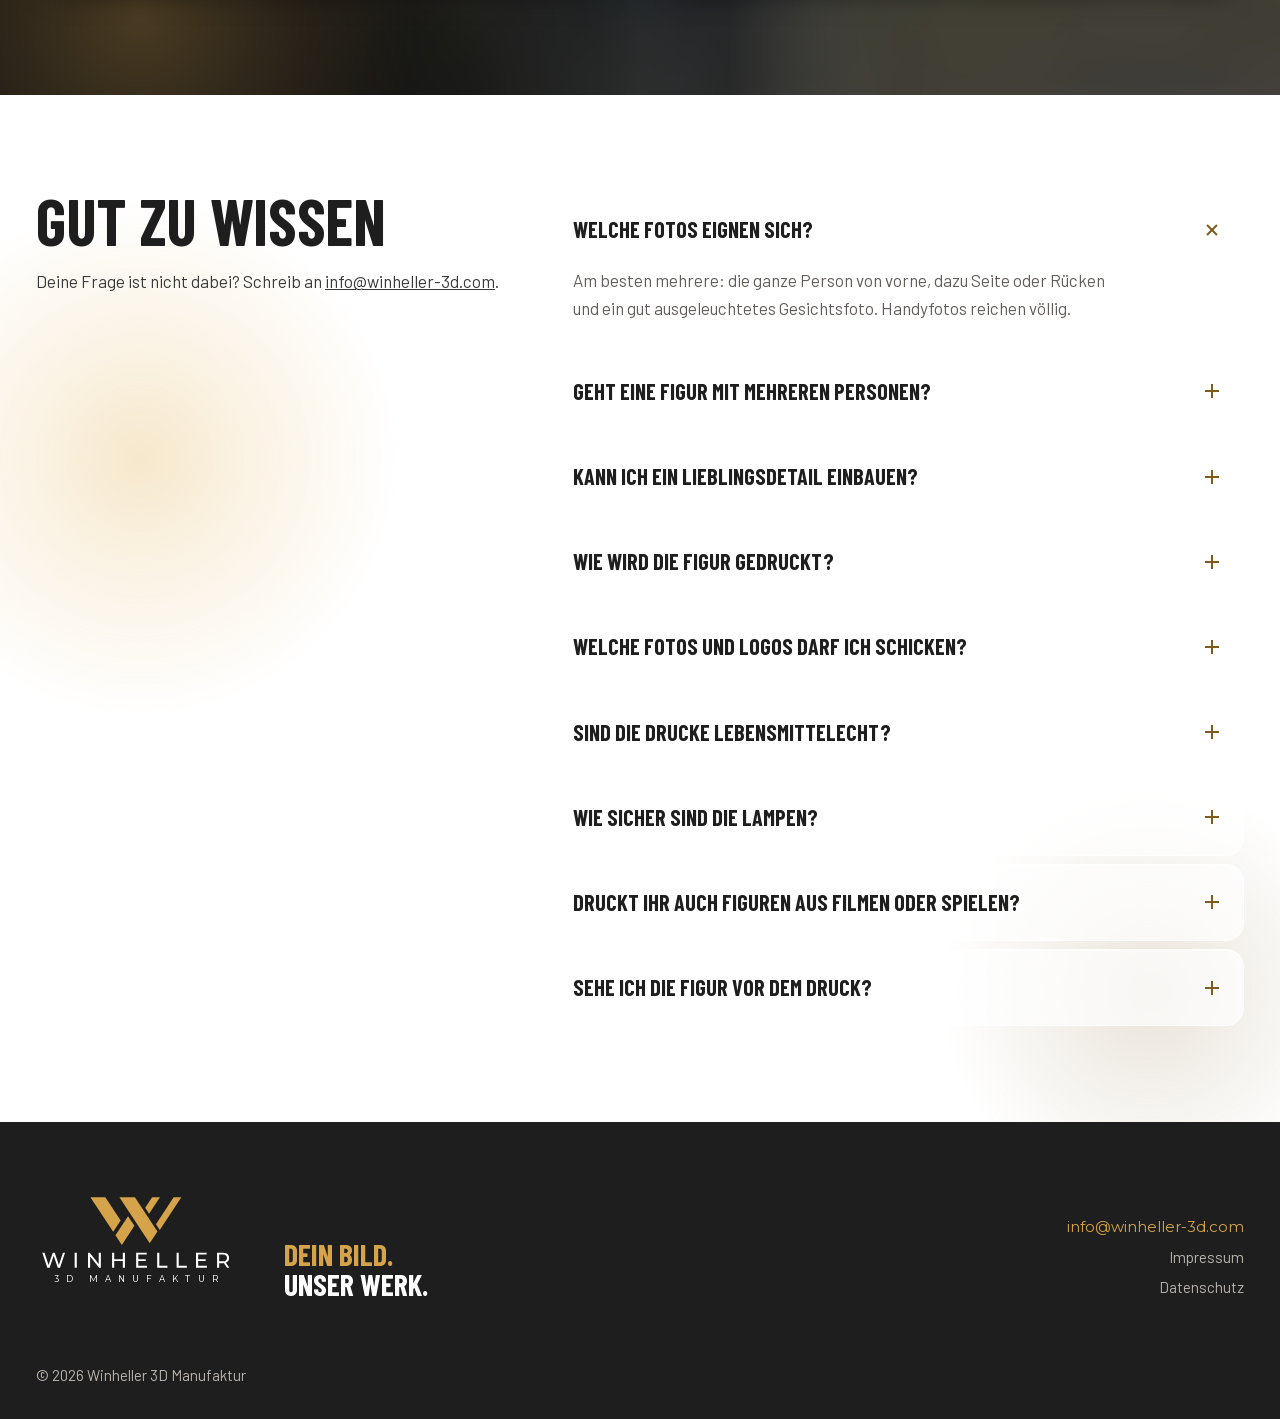
==== commit 44af7899: "Werkstatt: Gesicht-Makro (Prompt 5) neben den Kennzahlen - img/detail-gesicht-400/800.webp, Kennzahl" ====
--- a/index.html
+++ b/index.html
@@ -363,12 +363,15 @@
         <h2 id="werkstatt-h">Material und Technik</h2>
         <p class="lede">Wir drucken in Farbe und in mehreren Materialien gleichzeitig. Deshalb können wir mehr als Figuren: Lampen, Handyhüllen, Deko in Holz- oder Marmoroptik und Teile, die hart und flexibel zugleich sind.</p>
       </div>
-      <ul class="stats">
-        <li class="stat glass"><b>8 Farben</b><span>direkt in Farbe gedruckt, nichts bemalt</span></li>
-        <li class="stat glass"><b>26 cm</b><span>so hoch kann ein Teil werden</span></li>
-        <li class="stat glass"><b>0,25 mm</b><span>feine Düse für Gesichter und kleine Schrift</span></li>
-        <li class="stat glass"><b>Hart + weich</b><span>fest oder biegsam, auch in einem Teil</span></li>
-      </ul>
+      <div class="werk">
+        <figure class="werk__media"><img src="img/detail-gesicht-800.webp" srcset="img/detail-gesicht-400.webp 400w, img/detail-gesicht-800.webp 800w" sizes="(max-width:900px) calc(100vw - 32px), 420px" alt="Makroaufnahme des Gesichts einer 3D-gedruckten Figur mit Brille und Bart, die feinen Schichtlinien sind sichtbar" width="800" height="1071" loading="lazy"><figcaption>Schicht für Schicht: so fein kommen Brille, Bart und Lächeln aus dem Drucker.</figcaption></figure>
+        <ul class="stats">
+          <li class="stat glass"><b>8 Farben</b><span>direkt in Farbe gedruckt, nichts bemalt</span></li>
+          <li class="stat glass"><b>26 cm</b><span>so hoch kann ein Teil werden</span></li>
+          <li class="stat glass"><b>0,25 mm</b><span>feine Düse für Gesichter und kleine Schrift</span></li>
+          <li class="stat glass"><b>Hart + weich</b><span>fest oder biegsam, auch in einem Teil</span></li>
+        </ul>
+      </div>
       <div class="mats glass">
         <table>
           <caption>Materialien</caption>
--- a/css/style.css
+++ b/css/style.css
@@ -428,8 +428,12 @@
 .backdrop--werkstatt i:nth-child(1){width:560px;height:560px;left:-140px;top:-120px;background:#E3B357;opacity:.28}
 .backdrop--werkstatt i:nth-child(2){width:420px;height:420px;right:10%;bottom:-160px;background:#fff;opacity:.9}
 .backdrop--werkstatt i:nth-child(3){display:none}
-.stats{list-style:none;margin:0 0 var(--s8);padding:0;display:grid;grid-template-columns:repeat(4,minmax(0,1fr));gap:var(--s4)}
-@media (max-width:900px){.stats{grid-template-columns:repeat(2,minmax(0,1fr))}}
+.werk{display:grid;grid-template-columns:minmax(0,.9fr) minmax(0,1.1fr);gap:var(--s8);align-items:center;margin-bottom:var(--s8)}
+@media (max-width:900px){.werk{grid-template-columns:1fr;gap:var(--s6)}}
+.werk__media{margin:0;border-radius:22px;overflow:hidden;background:var(--marmor-2)}
+.werk__media img{width:100%;height:auto;aspect-ratio:4/5;object-fit:cover}
+.werk__media figcaption{font-size:var(--t-s);color:var(--anthrazit);padding:12px 16px;background:rgba(255,255,255,.7)}
+.stats{list-style:none;margin:0;padding:0;display:grid;grid-template-columns:repeat(2,minmax(0,1fr));gap:var(--s4)}
 .stat{padding:var(--s6);border-radius:20px;display:grid;gap:6px}
 .stat b{font-family:var(--f-head);font-weight:700;text-transform:uppercase;font-size:var(--t-xl);line-height:1;color:var(--tief)}
 .stat span{font-size:var(--t-s);color:var(--anthrazit)}
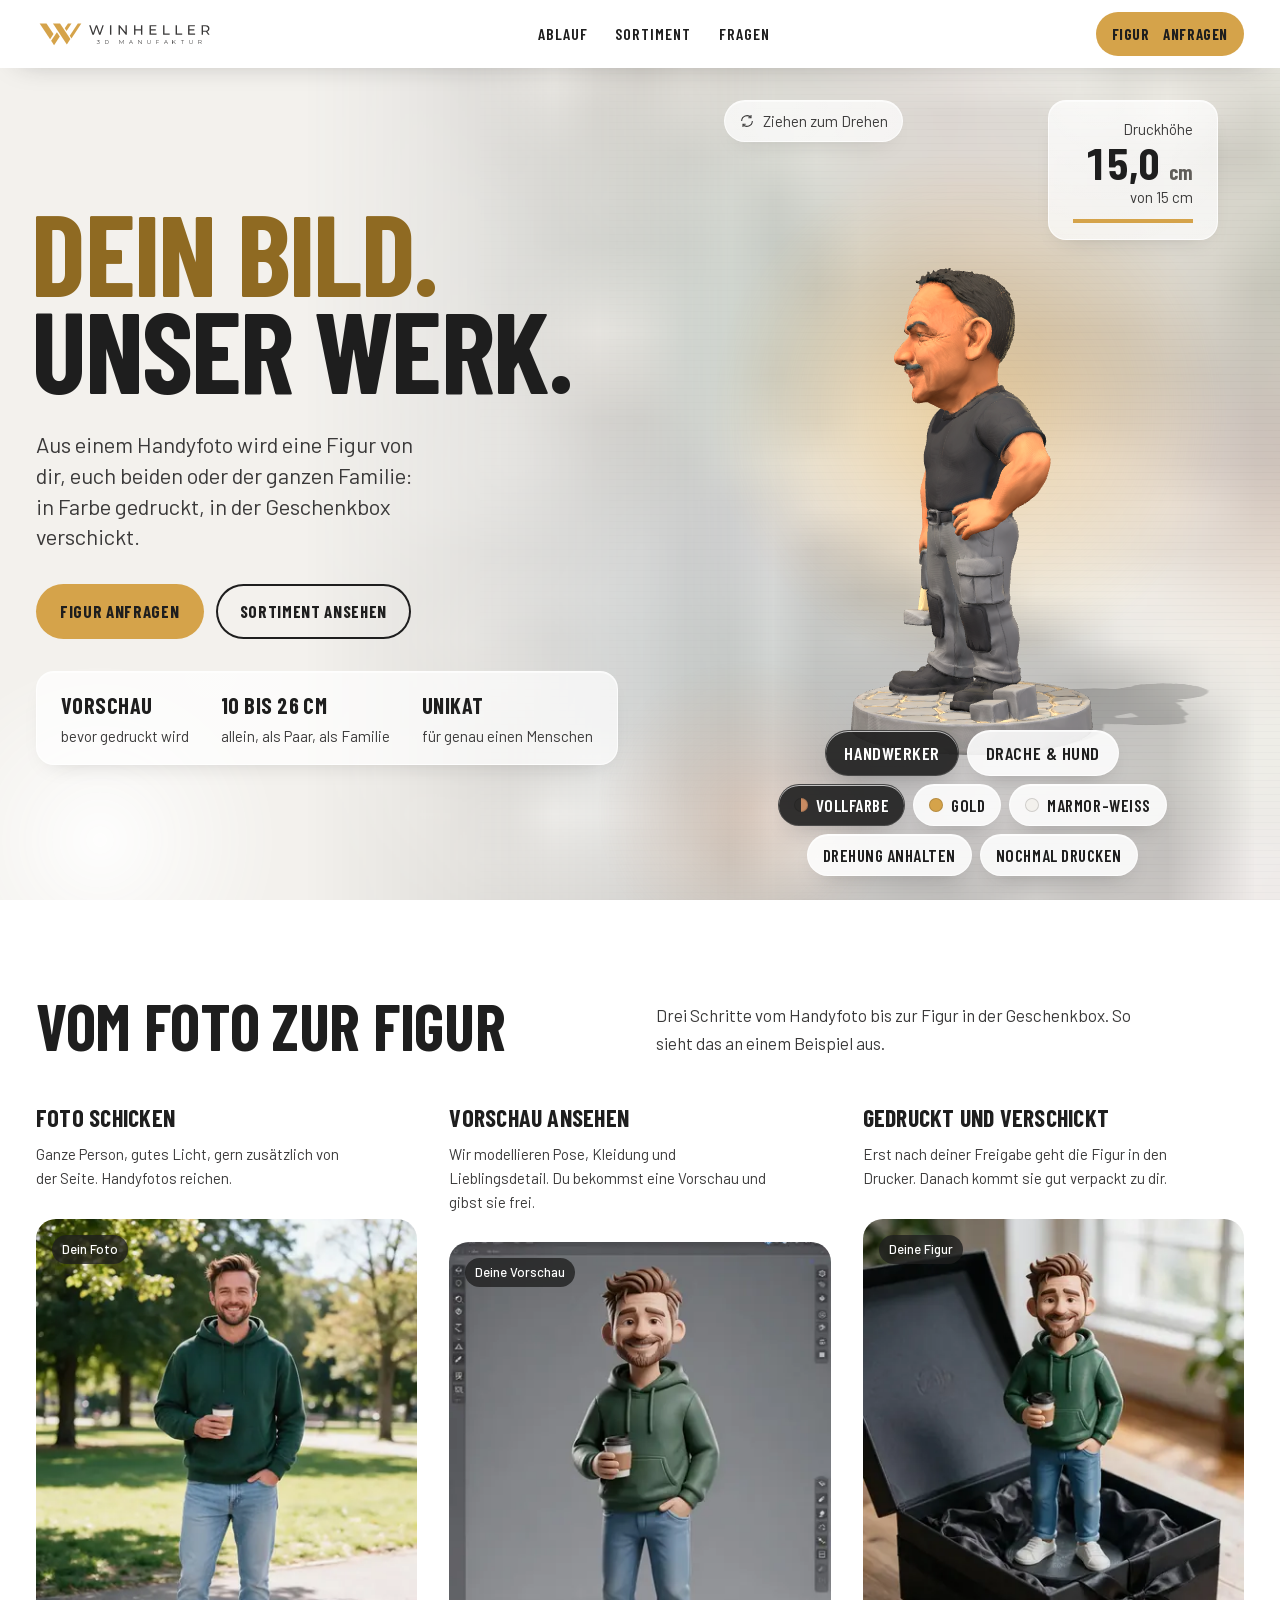
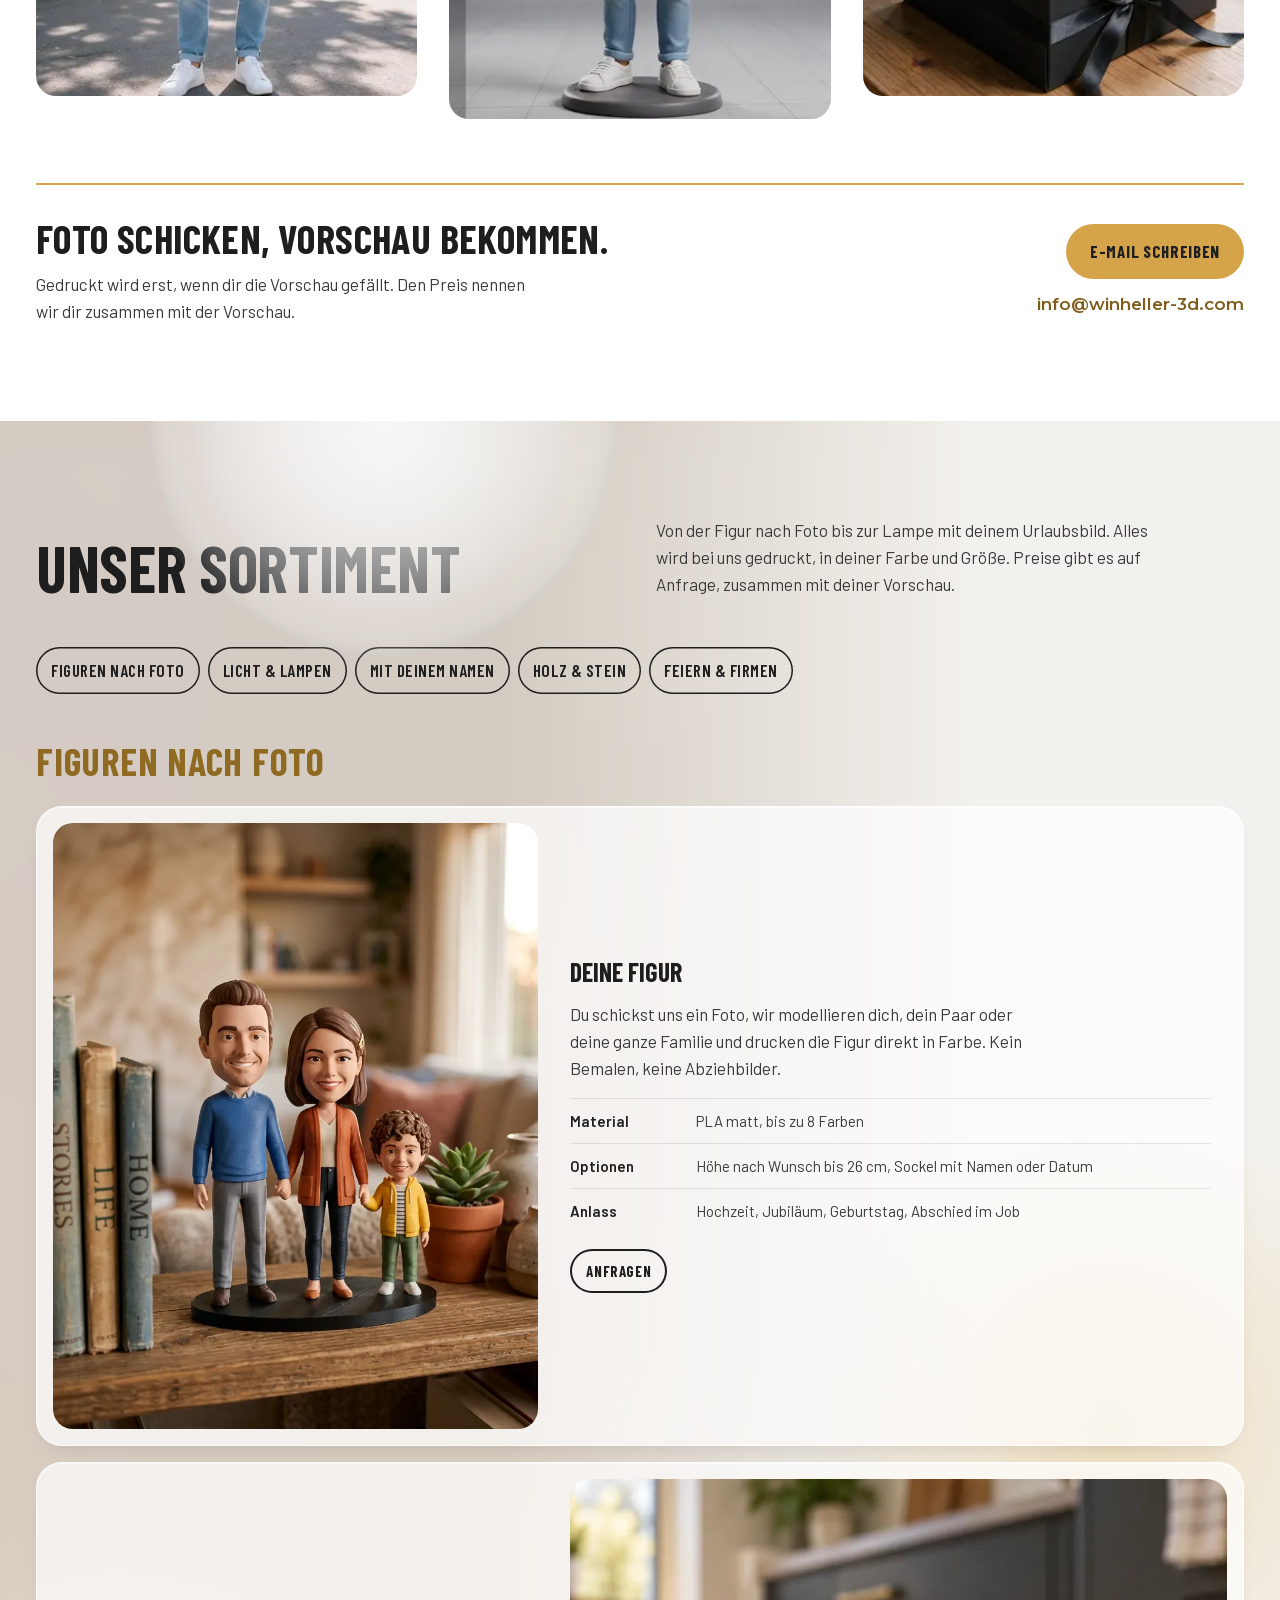
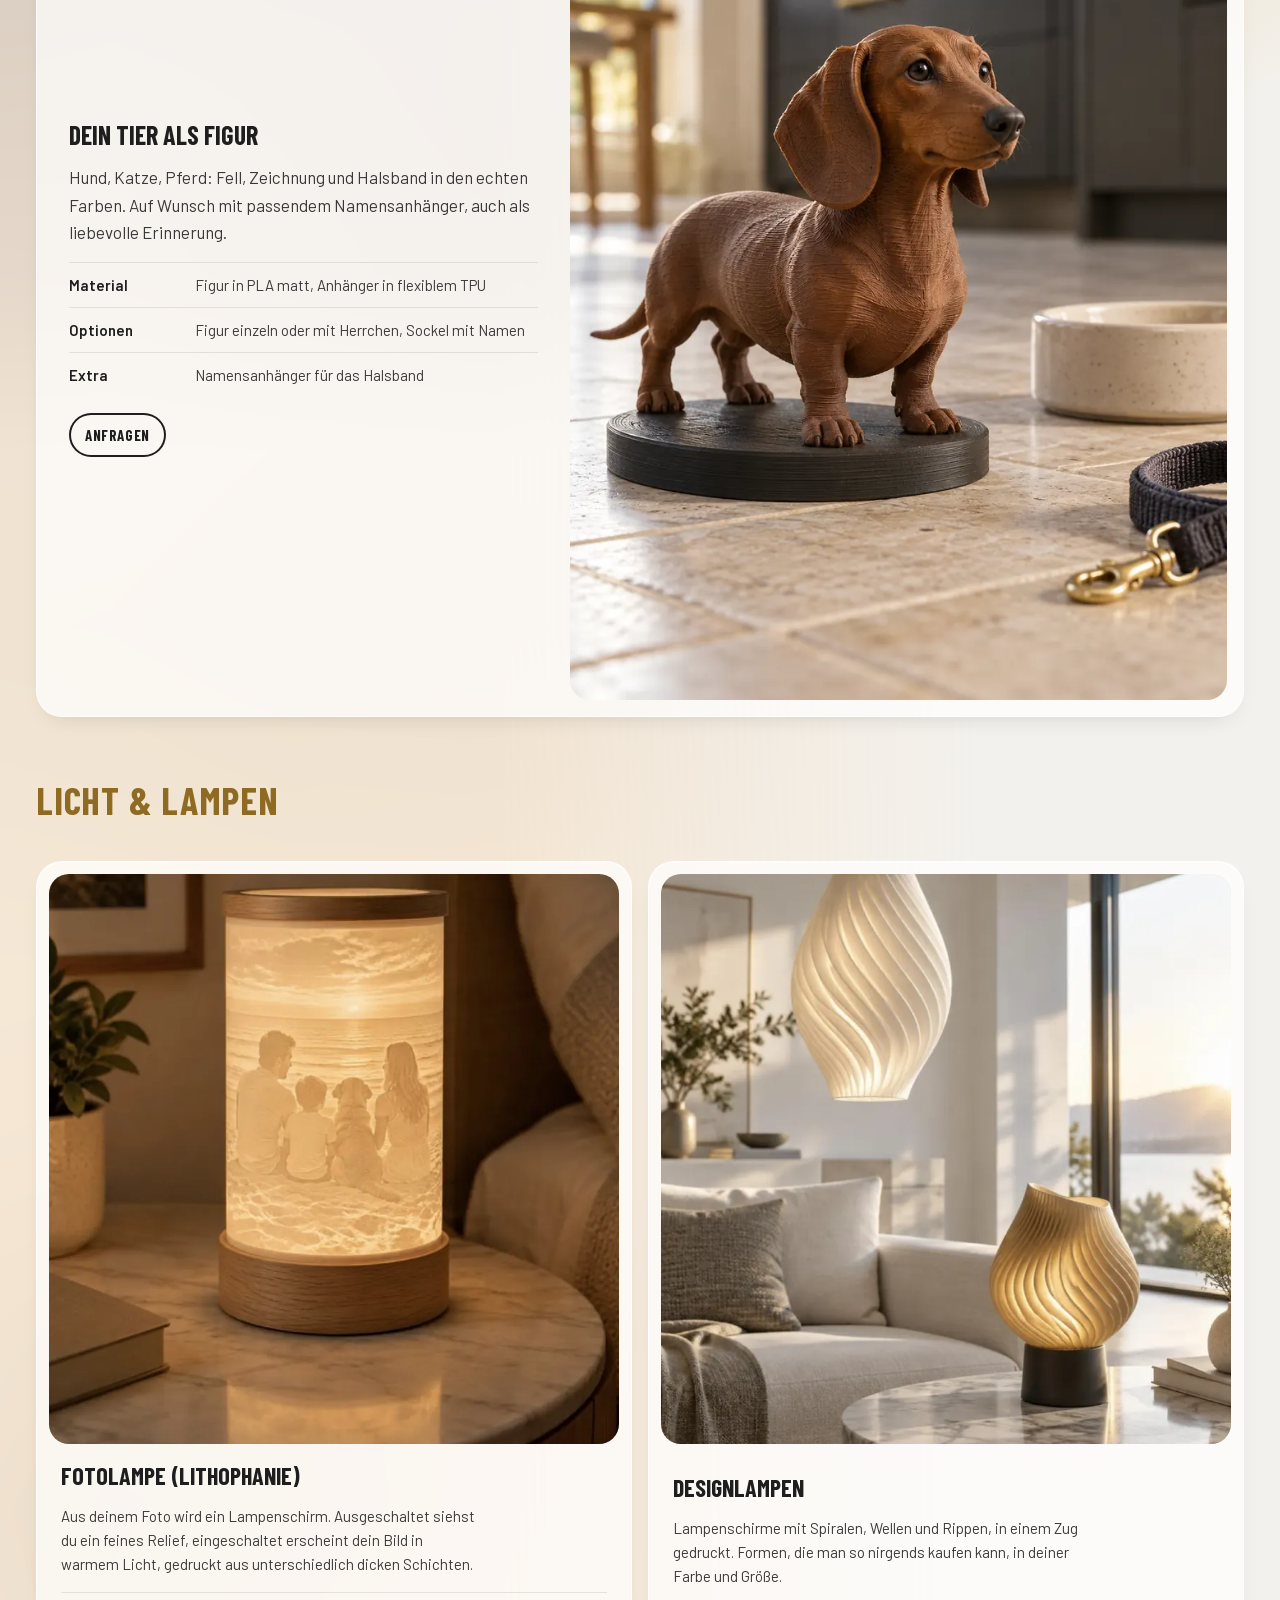
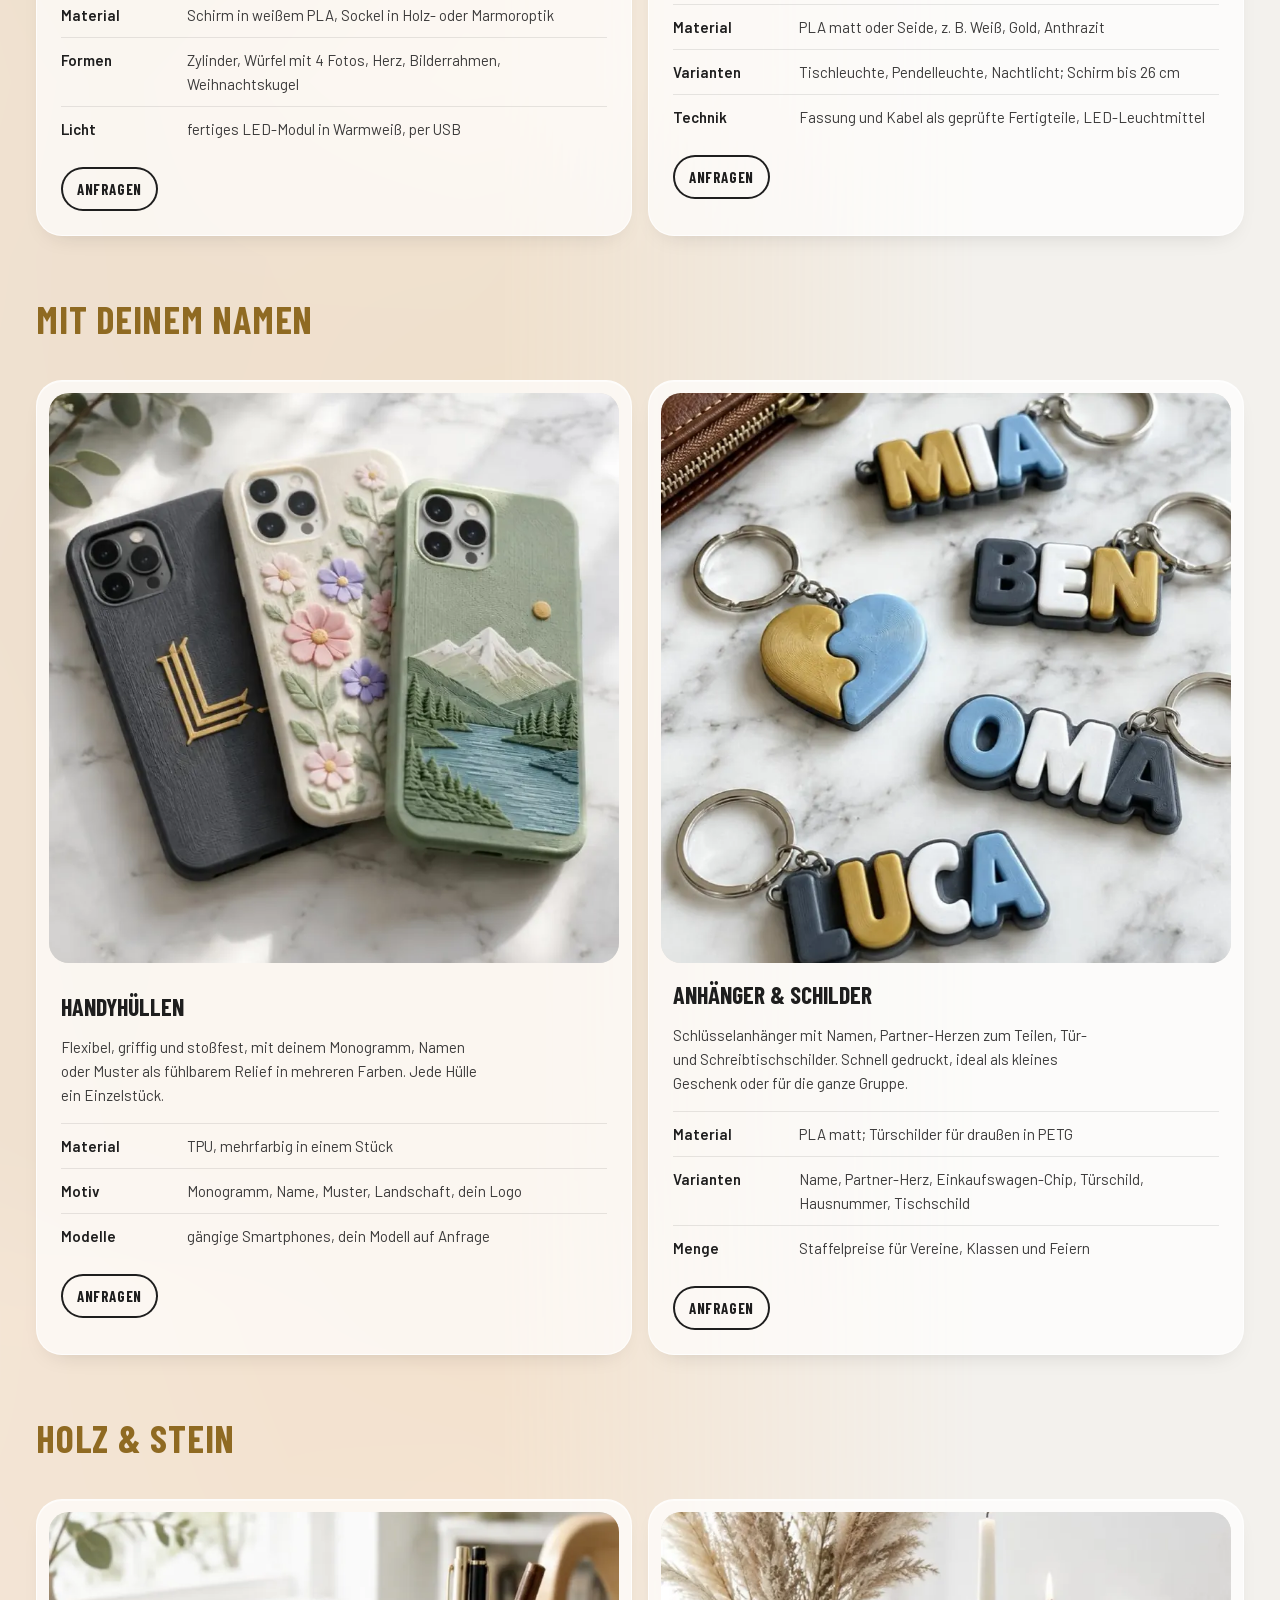
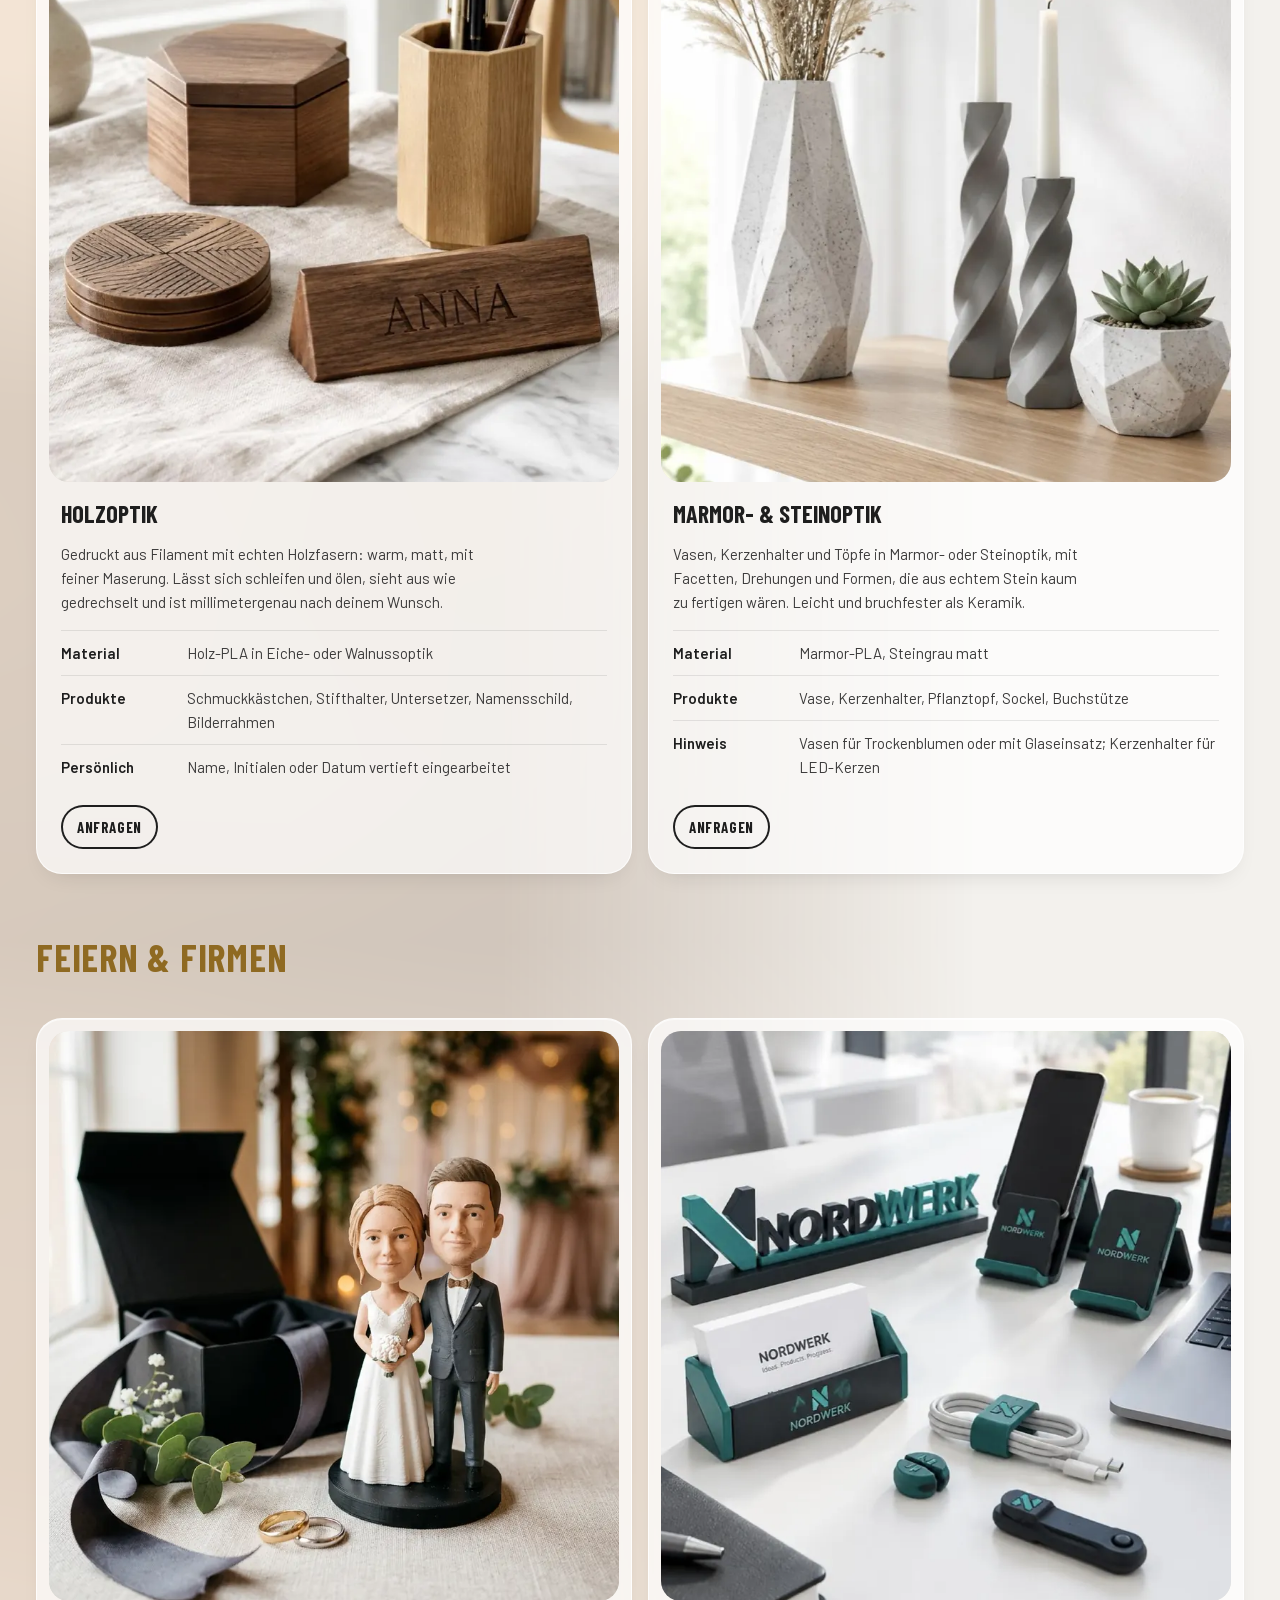
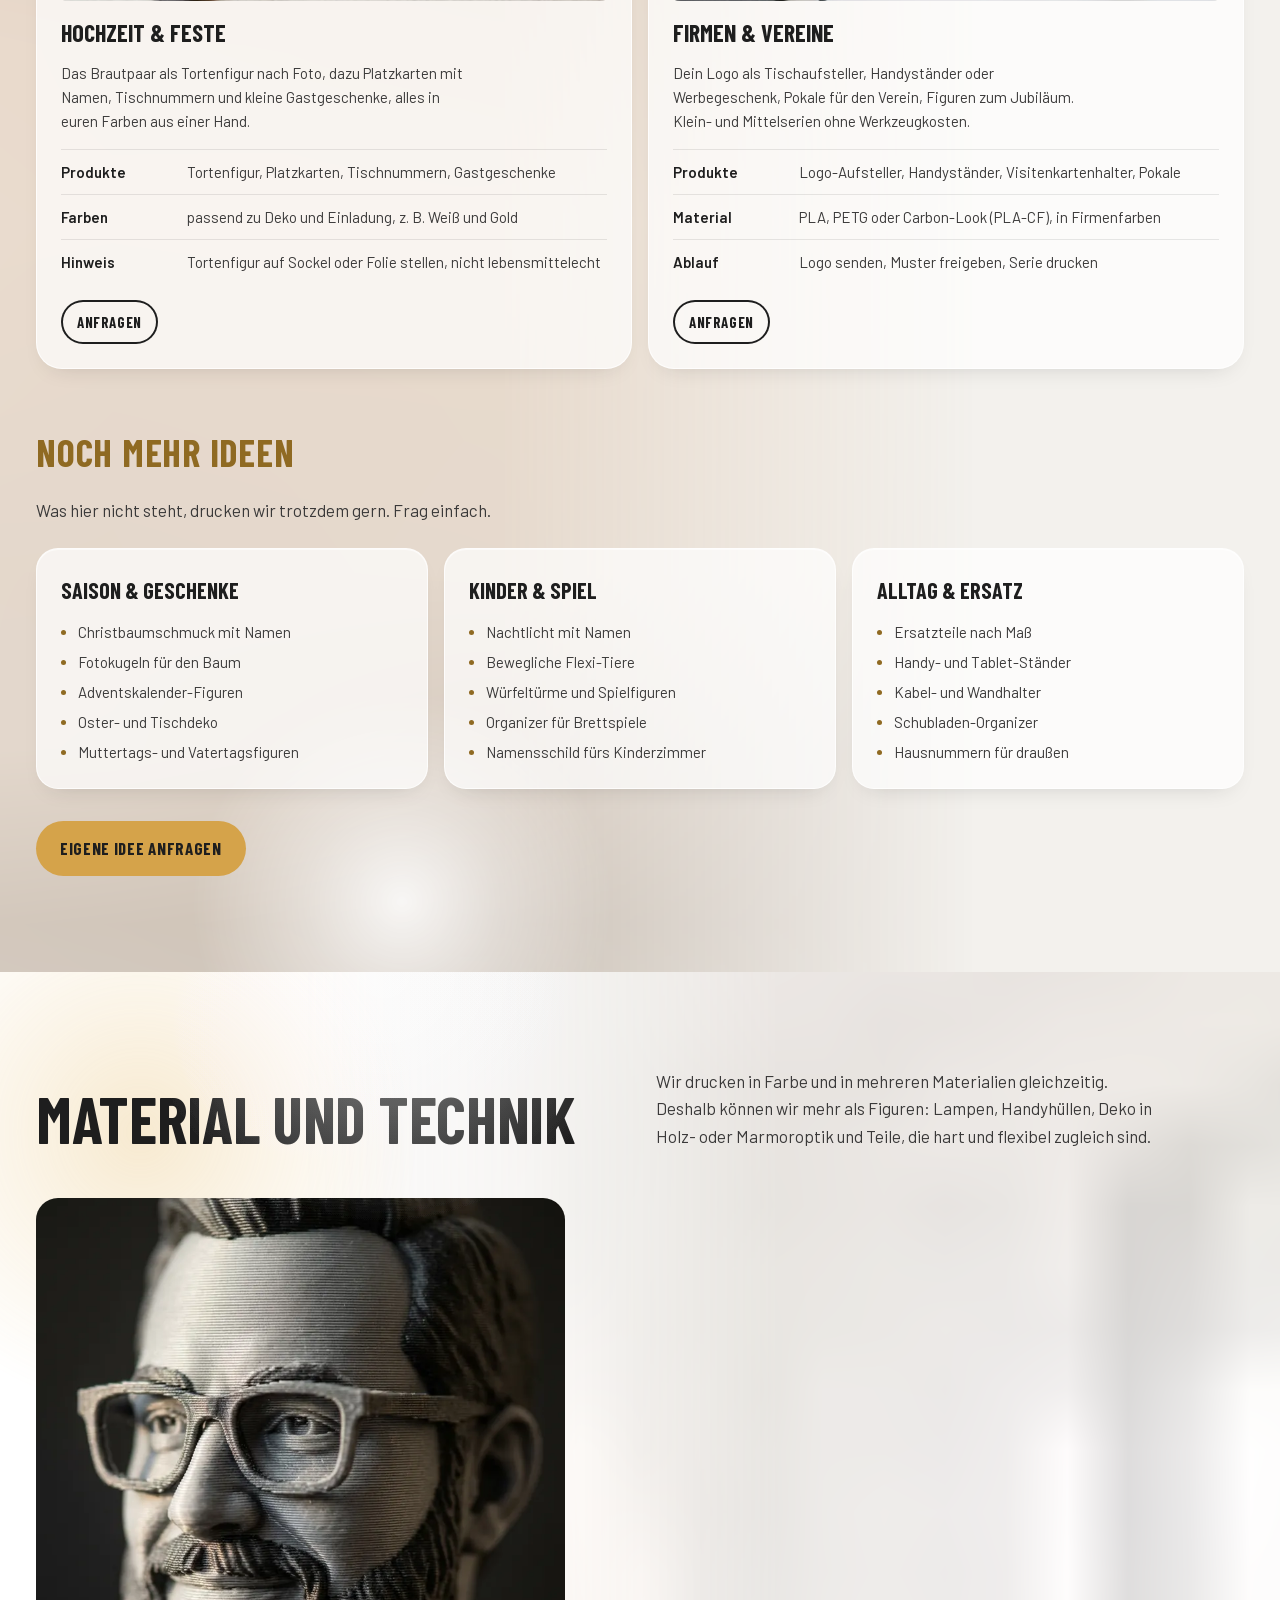
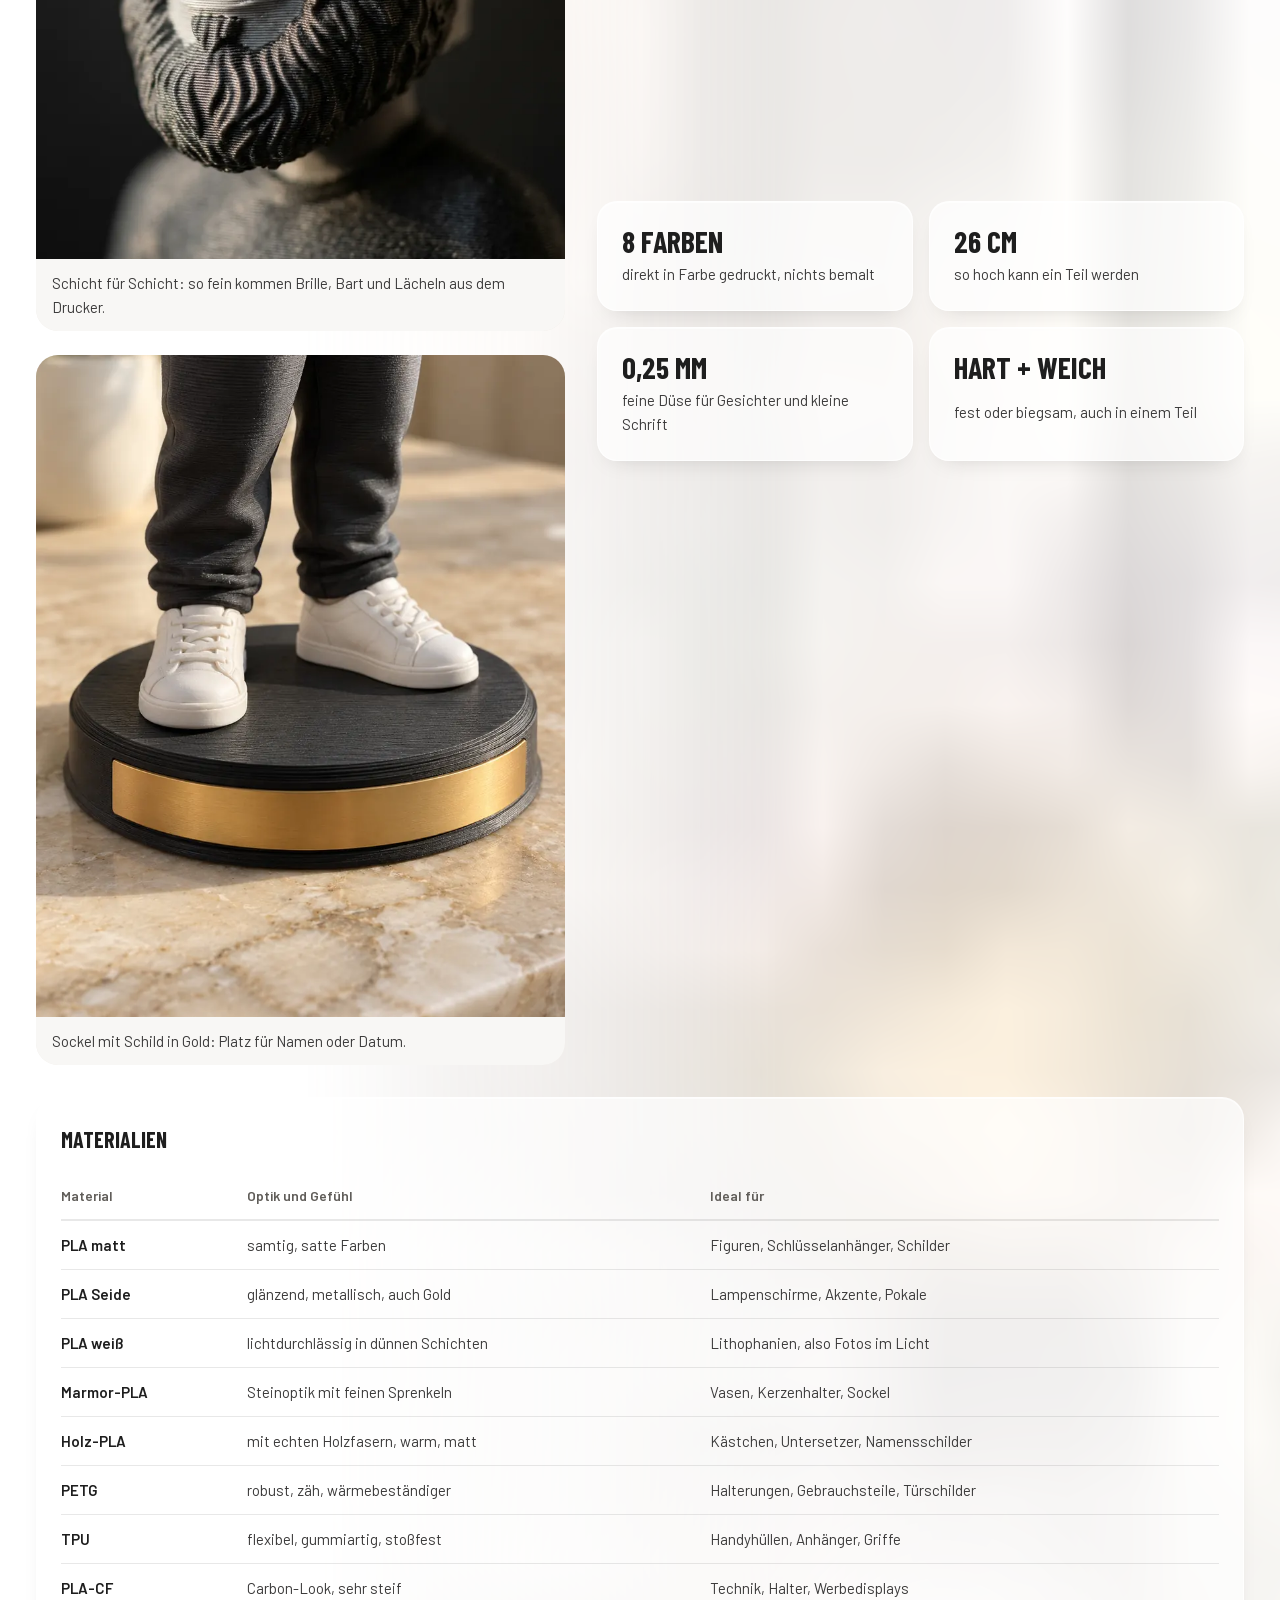
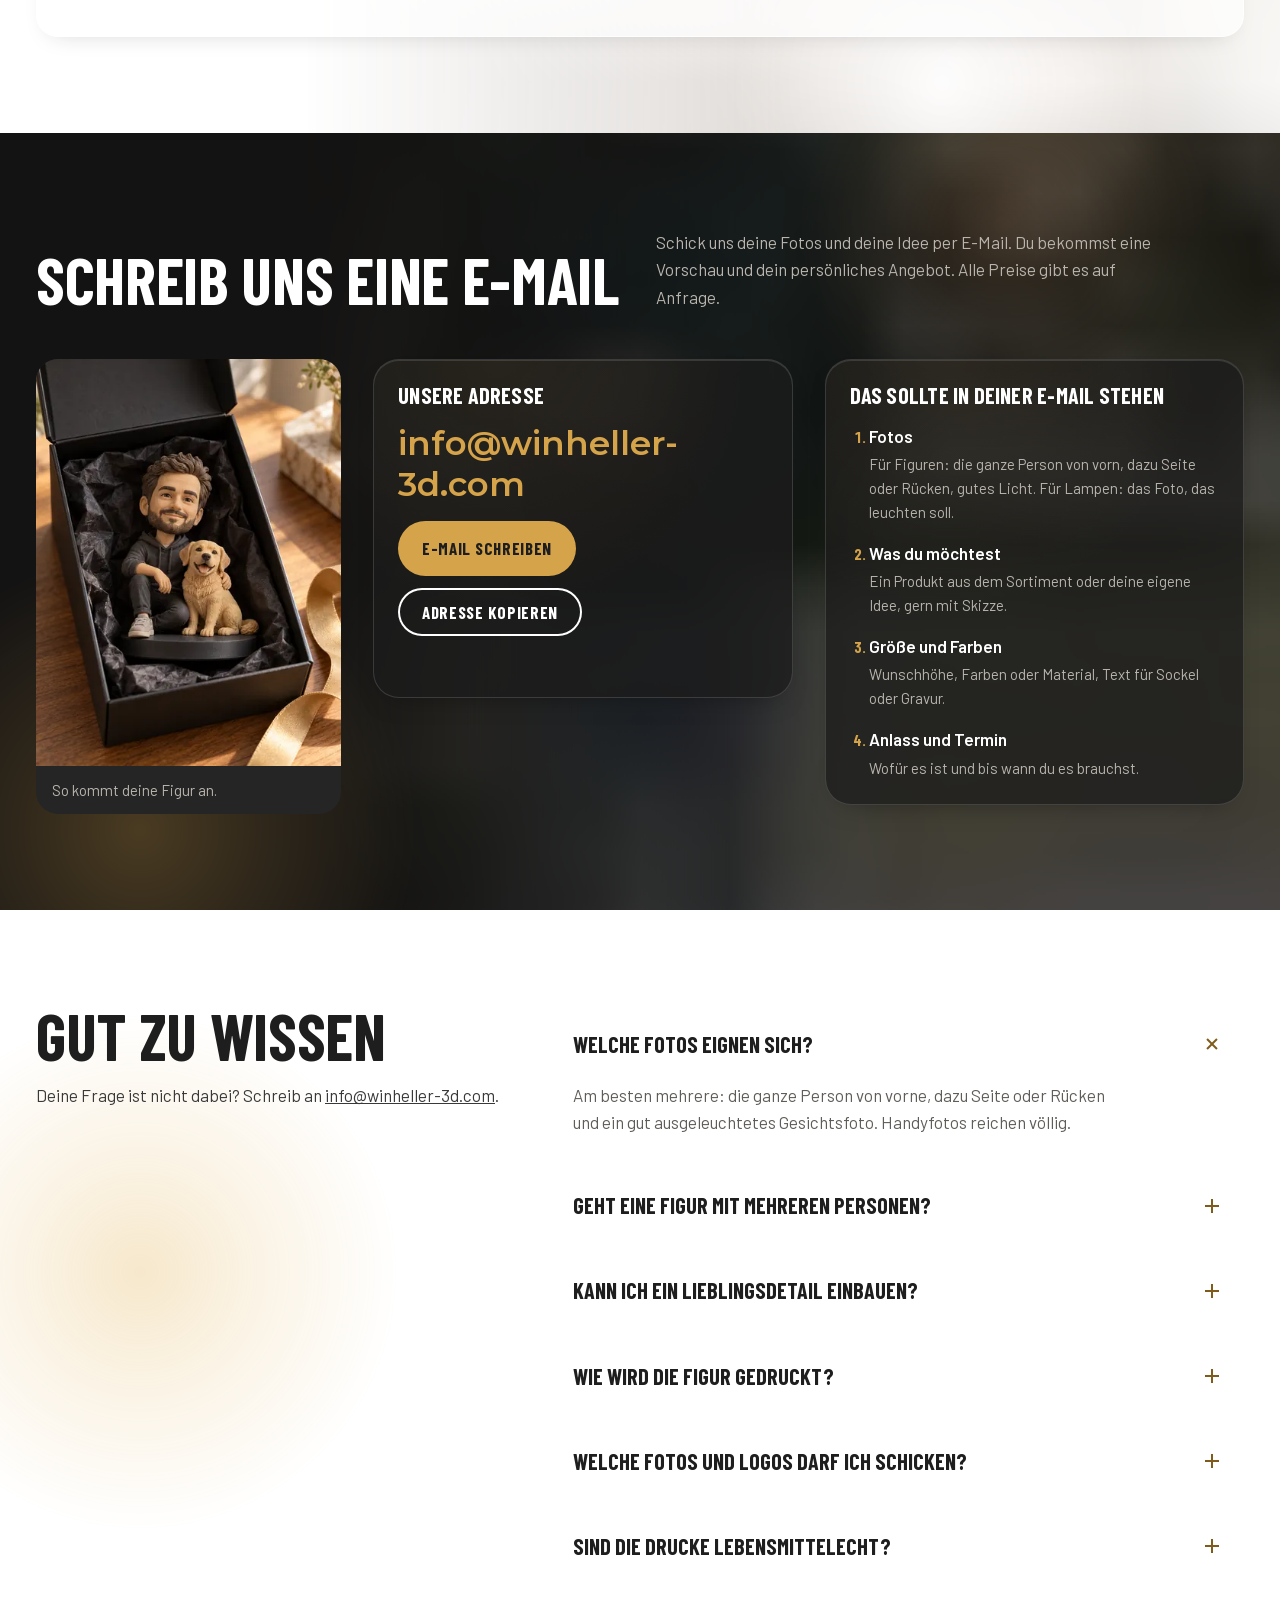
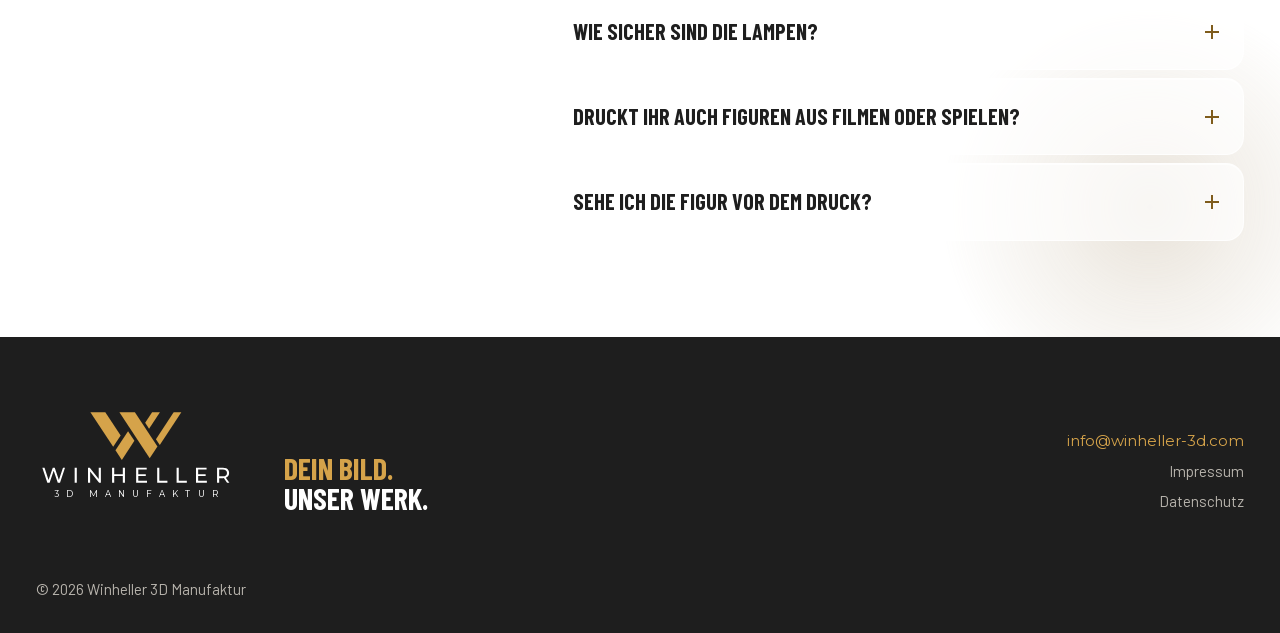
==== commit 3111225e: "Bilder 6, 7, 9, 10 eingebaut: Sockel, Verpackung, Dackel, neues OG-Bild - Werkstatt: Sockel mit Gold" ====
--- a/index.html
+++ b/index.html
@@ -215,7 +215,7 @@
           </div>
         </article>
         <article class="item glass item--flip">
-          <figure class="item__media"><img src="img/katalog/tier-800.webp" srcset="img/katalog/tier-400.webp 400w, img/katalog/tier-800.webp 800w" sizes="(max-width:800px) calc(100vw - 64px), 480px" alt="Golden-Retriever-Figur auf Sockel neben dem echten Hund, davor ein Knochen-Anhänger mit dem Namen Bella" width="848" height="1100" loading="lazy"></figure>
+          <figure class="item__media"><img src="img/katalog/tier-800.webp" srcset="img/katalog/tier-400.webp 400w, img/katalog/tier-800.webp 800w" sizes="(max-width:800px) calc(100vw - 64px), 480px" alt="Dackel-Figur aus dem 3D-Drucker auf schwarzem Sockel, daneben Napf und Leine auf Küchenfliesen" width="800" height="1067" loading="lazy"></figure>
           <div class="item__body">
             <h4>Dein Tier als Figur</h4>
             <p>Hund, Katze, Pferd: Fell, Zeichnung und Halsband in den echten Farben. Auf Wunsch mit passendem Namensanhänger, auch als liebevolle Erinnerung.</p>
@@ -365,6 +365,7 @@
       </div>
       <div class="werk">
         <figure class="werk__media"><img src="img/detail-gesicht-800.webp" srcset="img/detail-gesicht-400.webp 400w, img/detail-gesicht-800.webp 800w" sizes="(max-width:900px) calc(100vw - 32px), 420px" alt="Makroaufnahme des Gesichts einer 3D-gedruckten Figur mit Brille und Bart, die feinen Schichtlinien sind sichtbar" width="800" height="1071" loading="lazy"><figcaption>Schicht für Schicht: so fein kommen Brille, Bart und Lächeln aus dem Drucker.</figcaption></figure>
+        <figure class="werk__media werk__media--wide"><img src="img/detail-sockel-800.webp" srcset="img/detail-sockel-400.webp 400w, img/detail-sockel-800.webp 800w" sizes="(max-width:900px) calc(100vw - 32px), 420px" alt="Schwarzer Figurensockel mit goldenem Namensschild auf einer Marmorplatte, darüber weiße Sneaker einer Figur" width="800" height="1067" loading="lazy"><figcaption>Sockel mit Schild in Gold: Platz für Namen oder Datum.</figcaption></figure>
         <ul class="stats">
           <li class="stat glass"><b>8 Farben</b><span>direkt in Farbe gedruckt, nichts bemalt</span></li>
           <li class="stat glass"><b>26 cm</b><span>so hoch kann ein Teil werden</span></li>
@@ -399,6 +400,7 @@
         <p class="lede">Schick uns deine Fotos und deine Idee per E-Mail. Du bekommst eine Vorschau und dein persönliches Angebot. Alle Preise gibt es auf Anfrage.</p>
       </div>
       <div class="ask">
+        <figure class="ask__media"><img src="img/verpackung-800.webp" srcset="img/verpackung-400.webp 400w, img/verpackung-800.webp 800w" sizes="(max-width:960px) calc(100vw - 32px), 380px" alt="Figur eines Mannes mit Hund in einer geöffneten schwarzen Geschenkbox auf dunklem Seidenpapier, daneben ein Satinband" width="800" height="1067" loading="lazy"><figcaption>So kommt deine Figur an.</figcaption></figure>
         <div class="mail glass glass--dark">
           <h3>Unsere Adresse</h3>
           <a class="mailbig" href="mailto:info@winheller-3d.com" translate="no">info@winheller-3d.com</a>
--- a/css/style.css
+++ b/css/style.css
@@ -284,8 +284,12 @@
 
 
 /* Anfrage */
-.ask{display:grid;grid-template-columns:minmax(0,1fr) minmax(0,1fr);gap:var(--s12)}
-@media (max-width:960px){.ask{grid-template-columns:1fr}}
+.ask{display:grid;grid-template-columns:minmax(0,.8fr) minmax(0,1.1fr) minmax(0,1.1fr);gap:var(--s8);align-items:start}
+@media (max-width:960px){.ask{grid-template-columns:1fr;gap:var(--s6)}}
+.ask__media{margin:0;border-radius:22px;overflow:hidden;background:#262525}
+.ask__media img{width:100%;height:auto;aspect-ratio:3/4;object-fit:cover}
+.ask__media figcaption{font-size:var(--t-s);color:var(--nacht-text);padding:12px 16px}
+@media (max-width:960px){.ask__media img{aspect-ratio:4/3}}
 .mail{background:#2a2929;padding:var(--s6);display:grid;gap:var(--s4);align-content:start}
 .mail__btns{display:flex;gap:var(--s3);flex-wrap:wrap}
 .status{font-size:var(--t-s);color:var(--gold);min-height:1.4em}
@@ -428,8 +432,10 @@
 .backdrop--werkstatt i:nth-child(1){width:560px;height:560px;left:-140px;top:-120px;background:#E3B357;opacity:.28}
 .backdrop--werkstatt i:nth-child(2){width:420px;height:420px;right:10%;bottom:-160px;background:#fff;opacity:.9}
 .backdrop--werkstatt i:nth-child(3){display:none}
-.werk{display:grid;grid-template-columns:minmax(0,.9fr) minmax(0,1.1fr);gap:var(--s8);align-items:center;margin-bottom:var(--s8)}
-@media (max-width:900px){.werk{grid-template-columns:1fr;gap:var(--s6)}}
+.werk{display:grid;grid-template-columns:minmax(0,.9fr) minmax(0,1.1fr);grid-template-areas:"a b" "c b";gap:var(--s6) var(--s8);align-items:center;margin-bottom:var(--s8)}
+.werk > .werk__media:first-child{grid-area:a}.werk__media--wide{grid-area:c}.werk .stats{grid-area:b}
+.werk__media--wide img{aspect-ratio:16/9;object-position:50% 70%}
+@media (max-width:900px){.werk{grid-template-columns:1fr;grid-template-areas:"a" "b" "c";gap:var(--s6)}}
 .werk__media{margin:0;border-radius:22px;overflow:hidden;background:var(--marmor-2)}
 .werk__media img{width:100%;height:auto;aspect-ratio:4/5;object-fit:cover}
 .werk__media figcaption{font-size:var(--t-s);color:var(--anthrazit);padding:12px 16px;background:rgba(255,255,255,.7)}
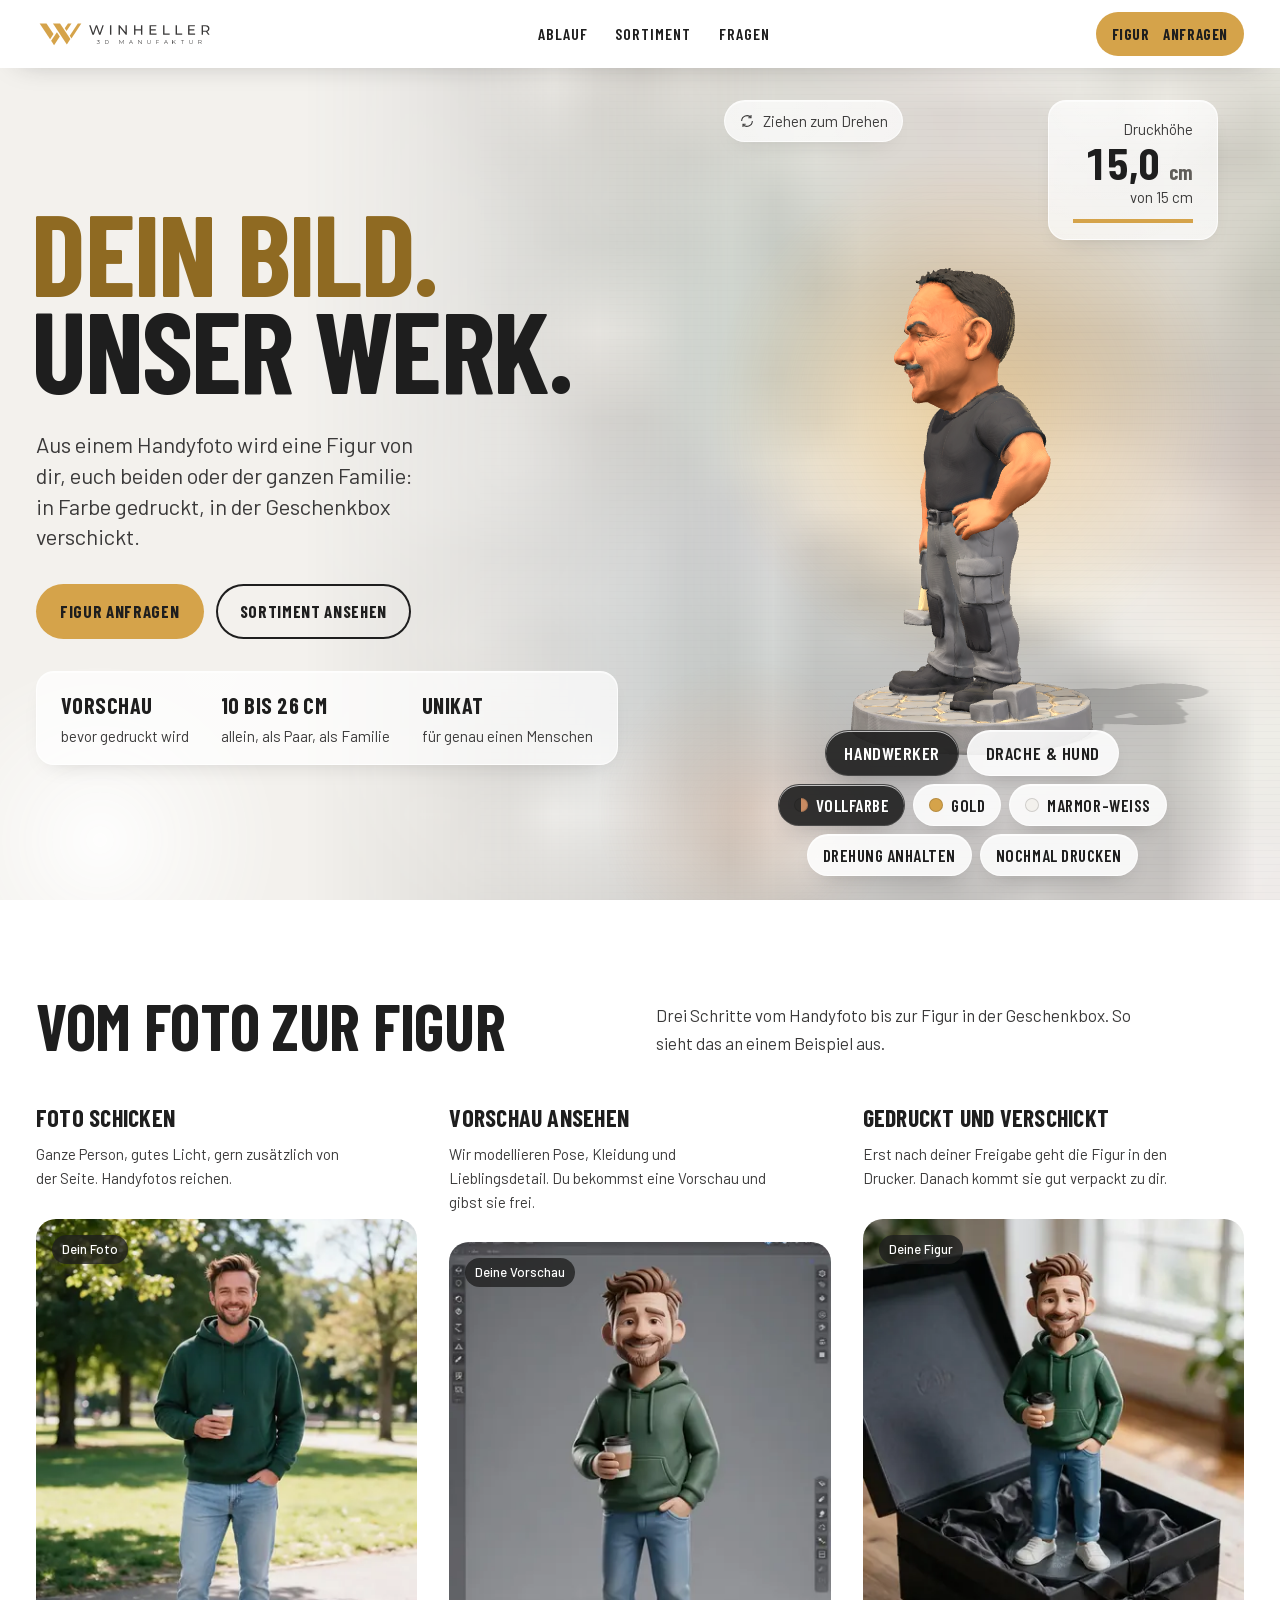
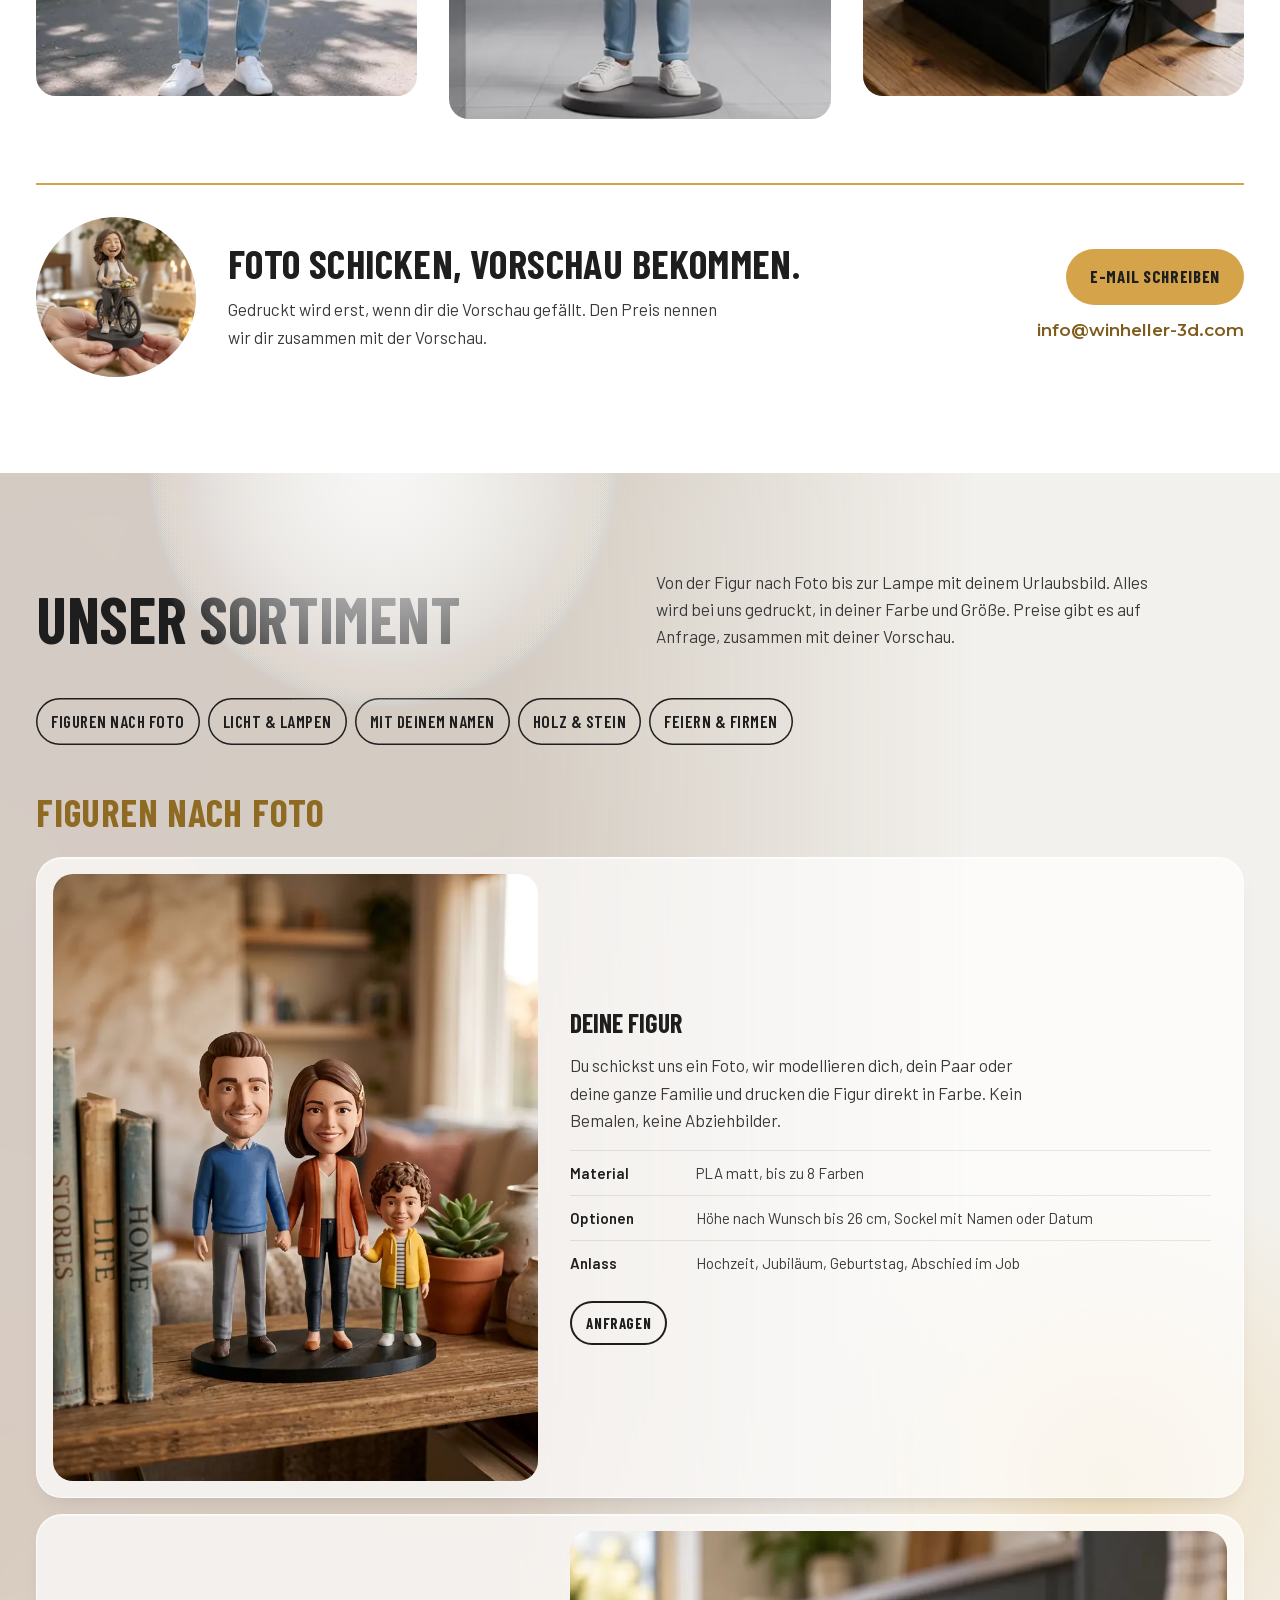
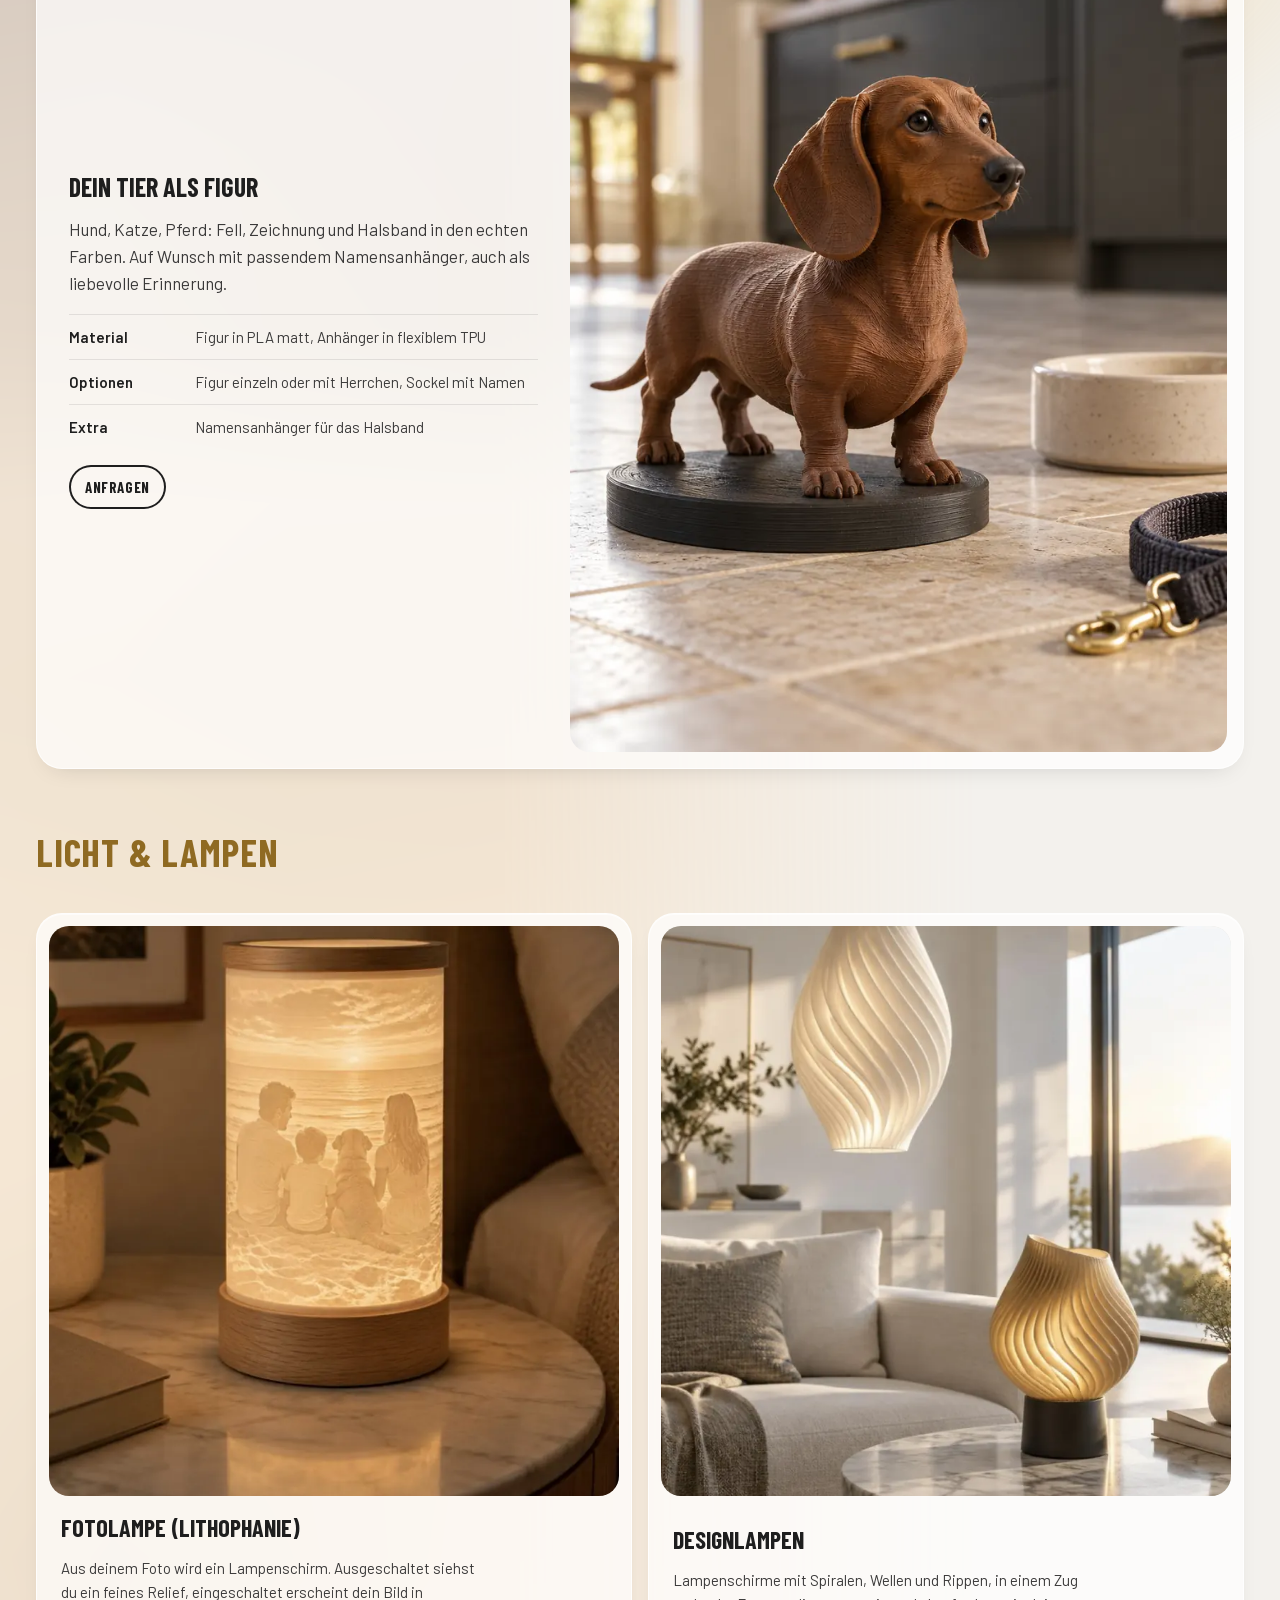
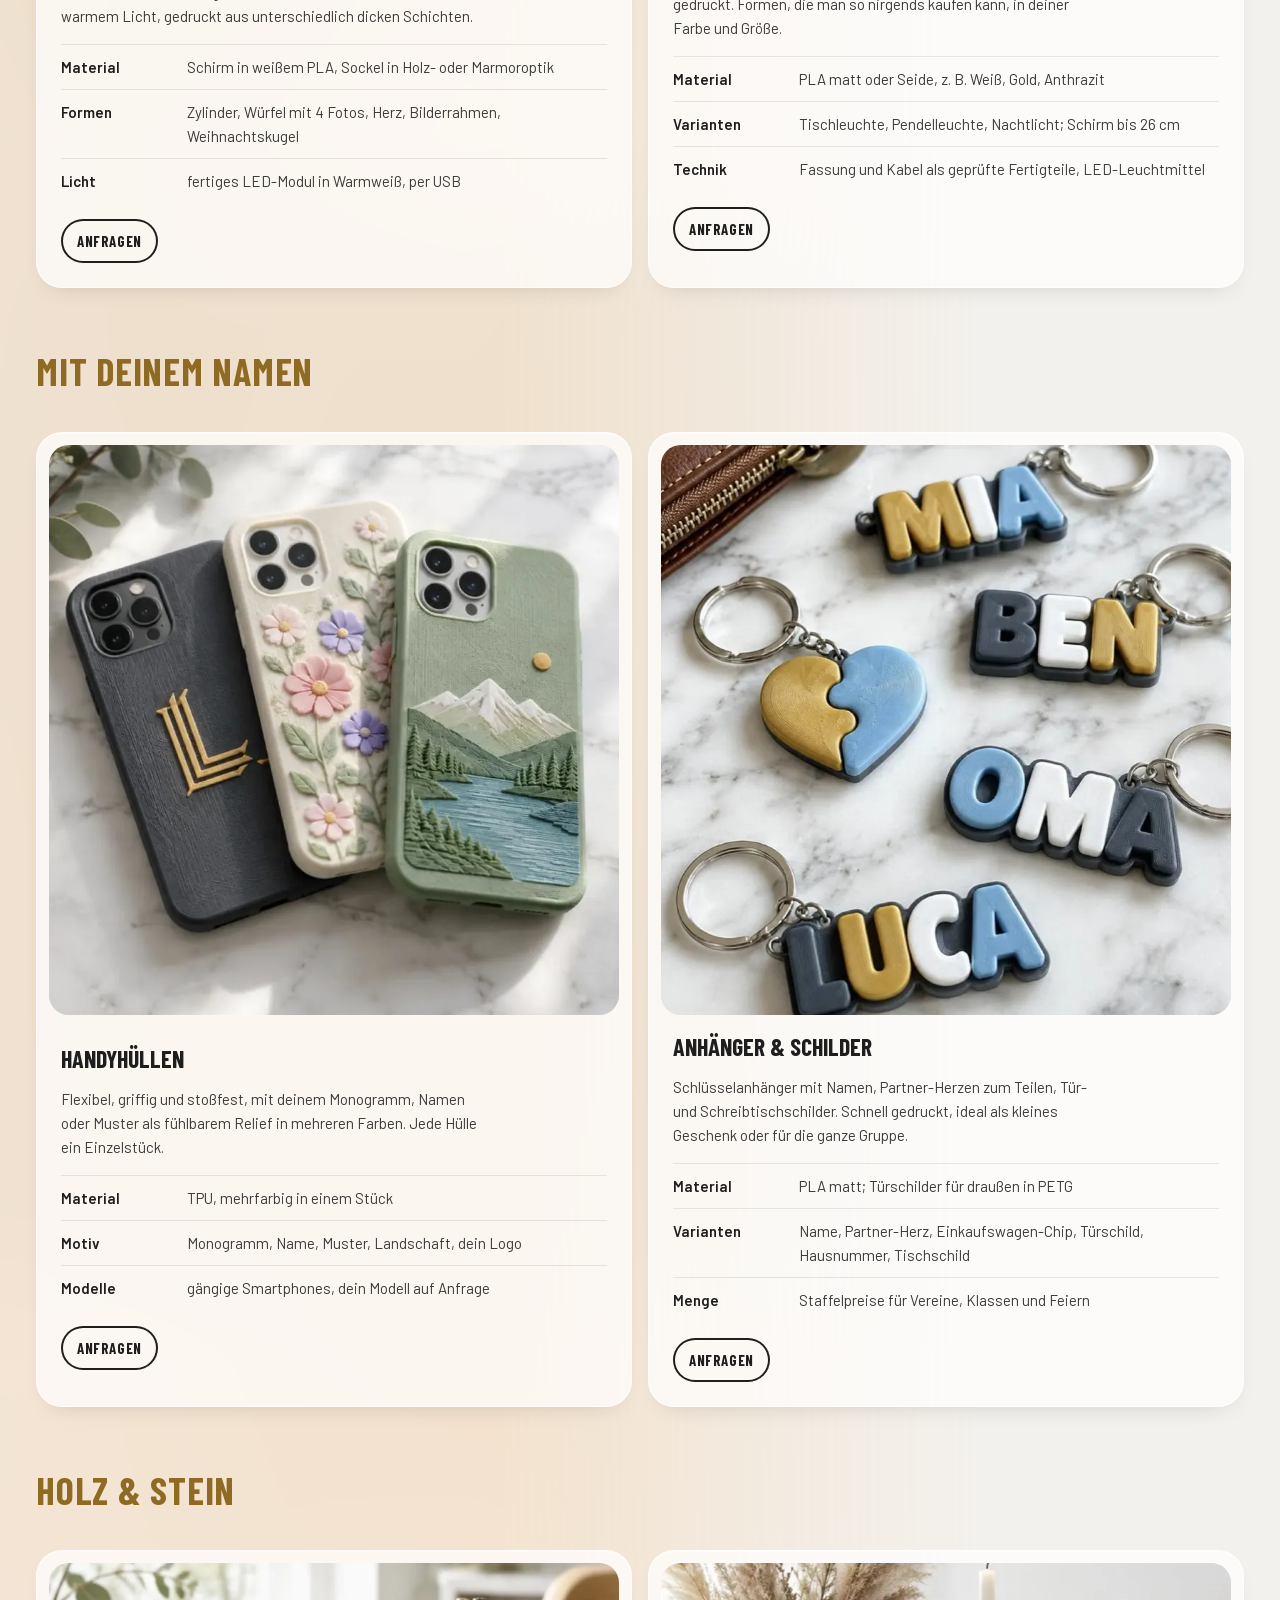
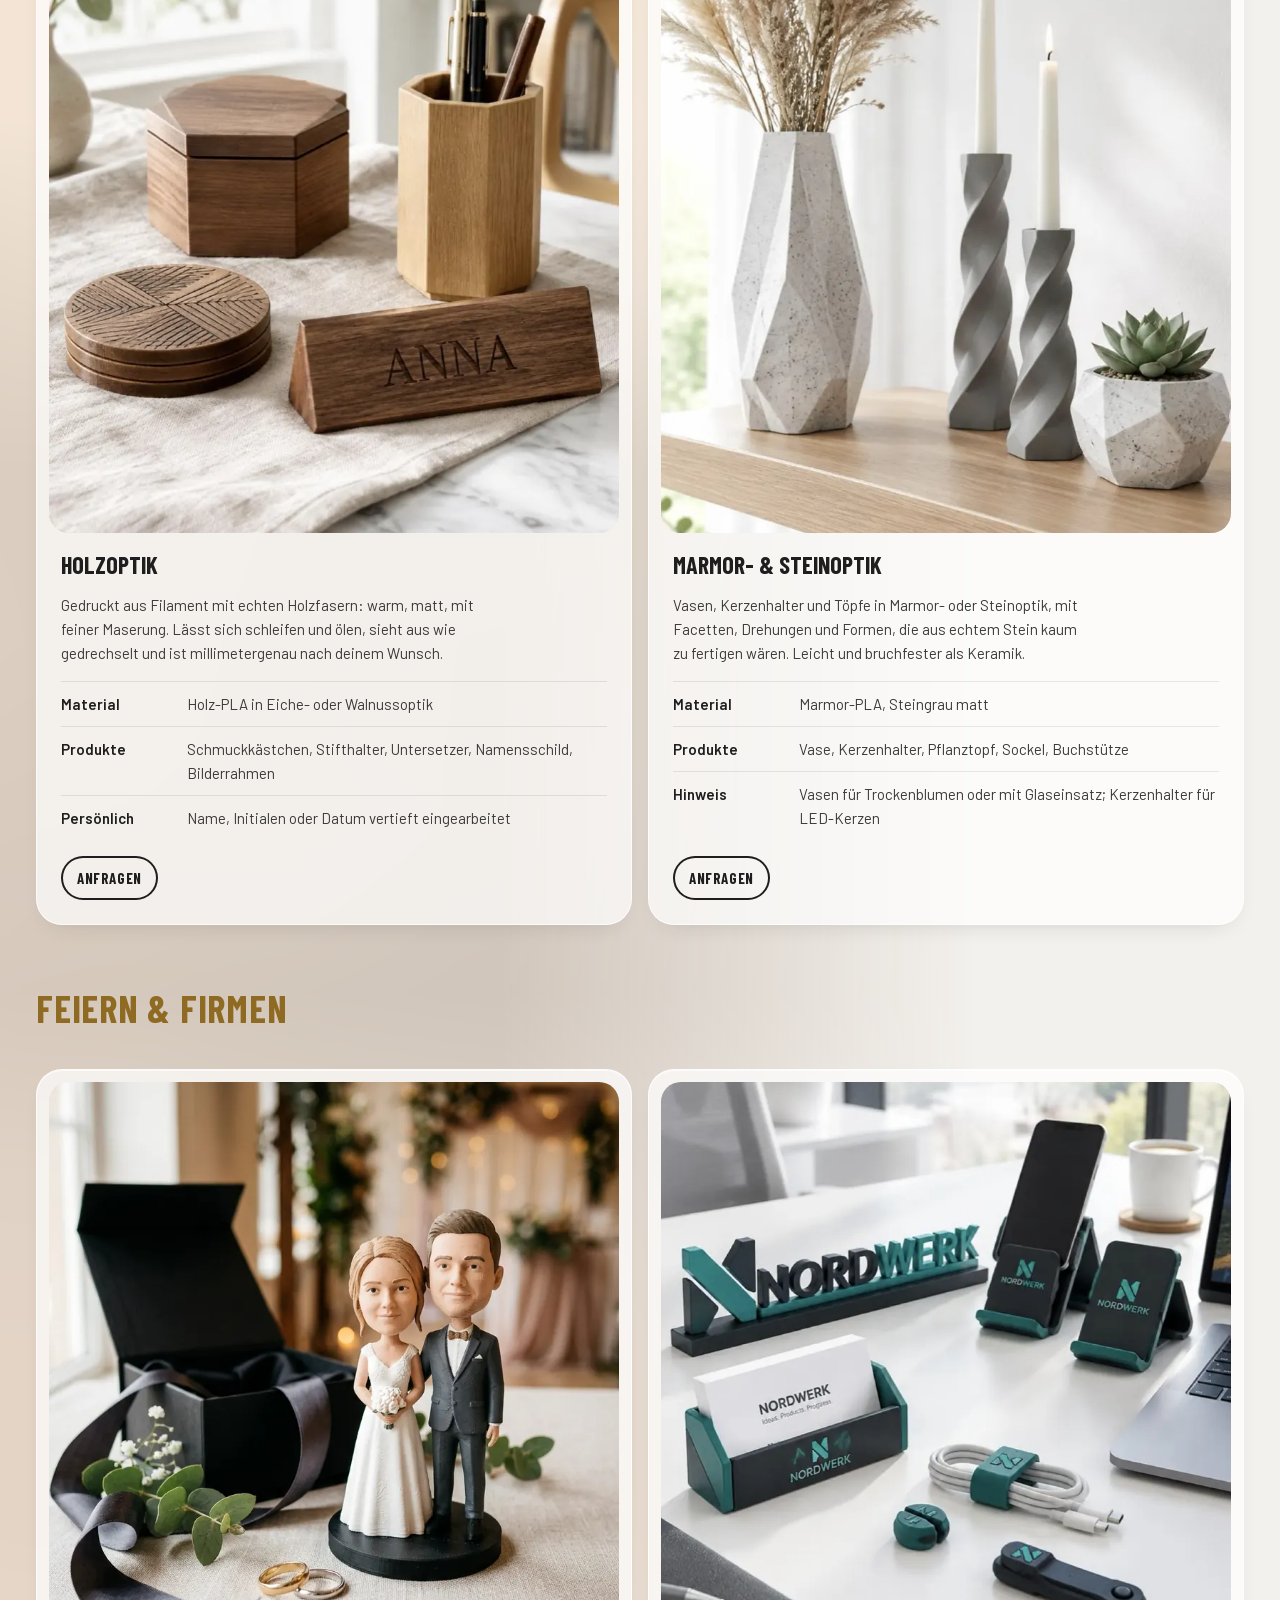
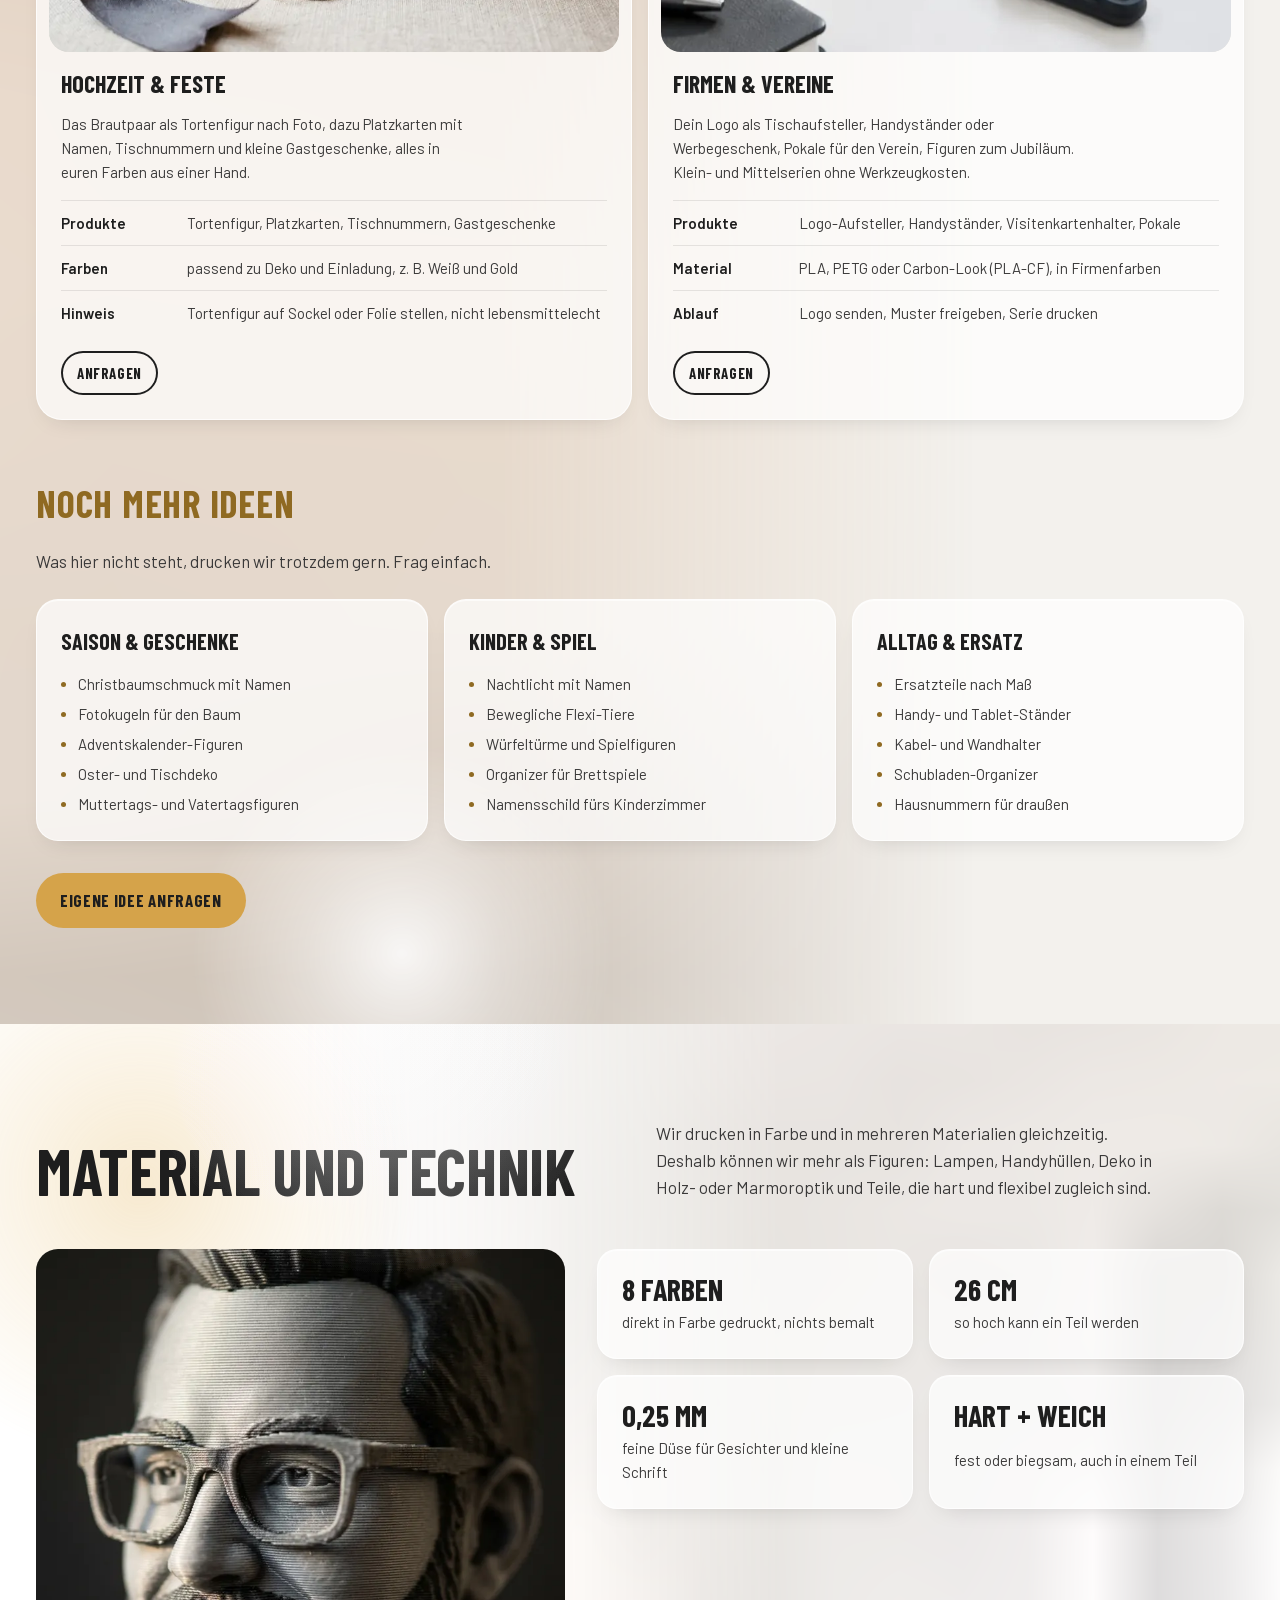
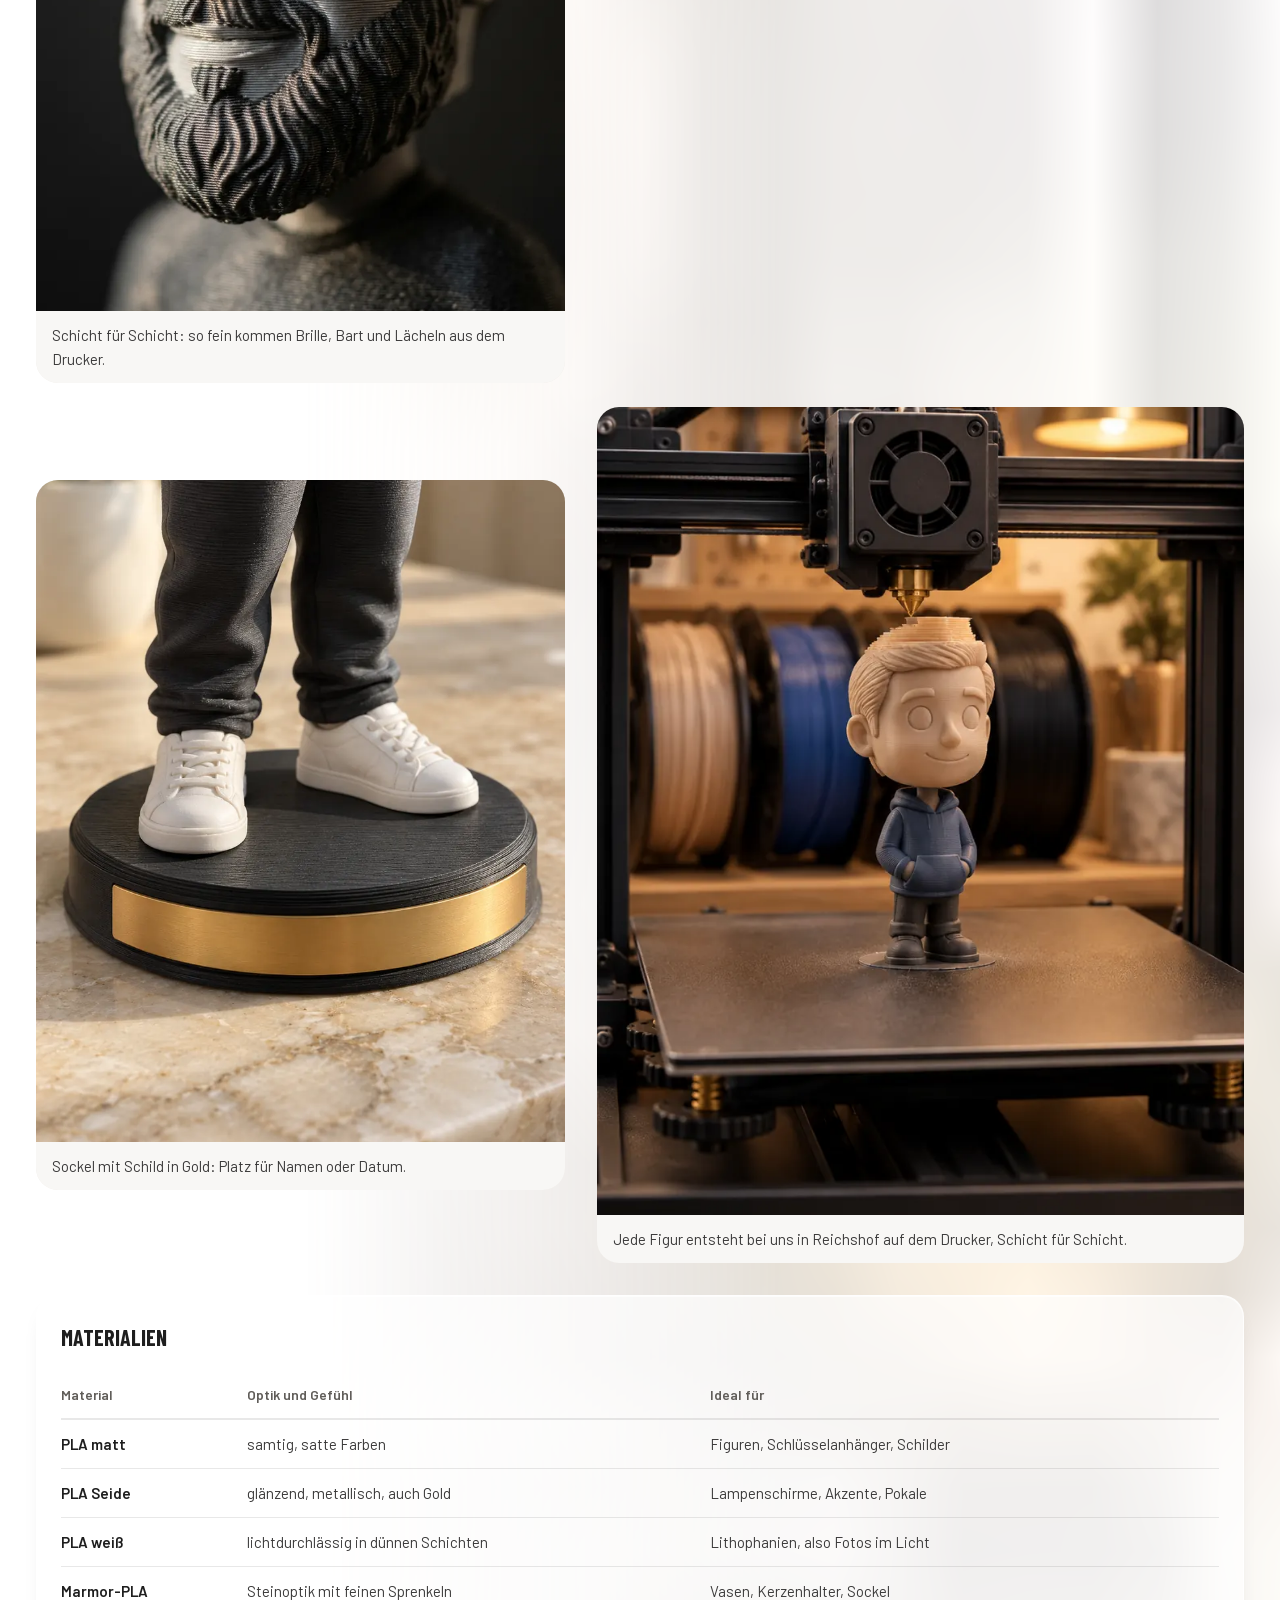
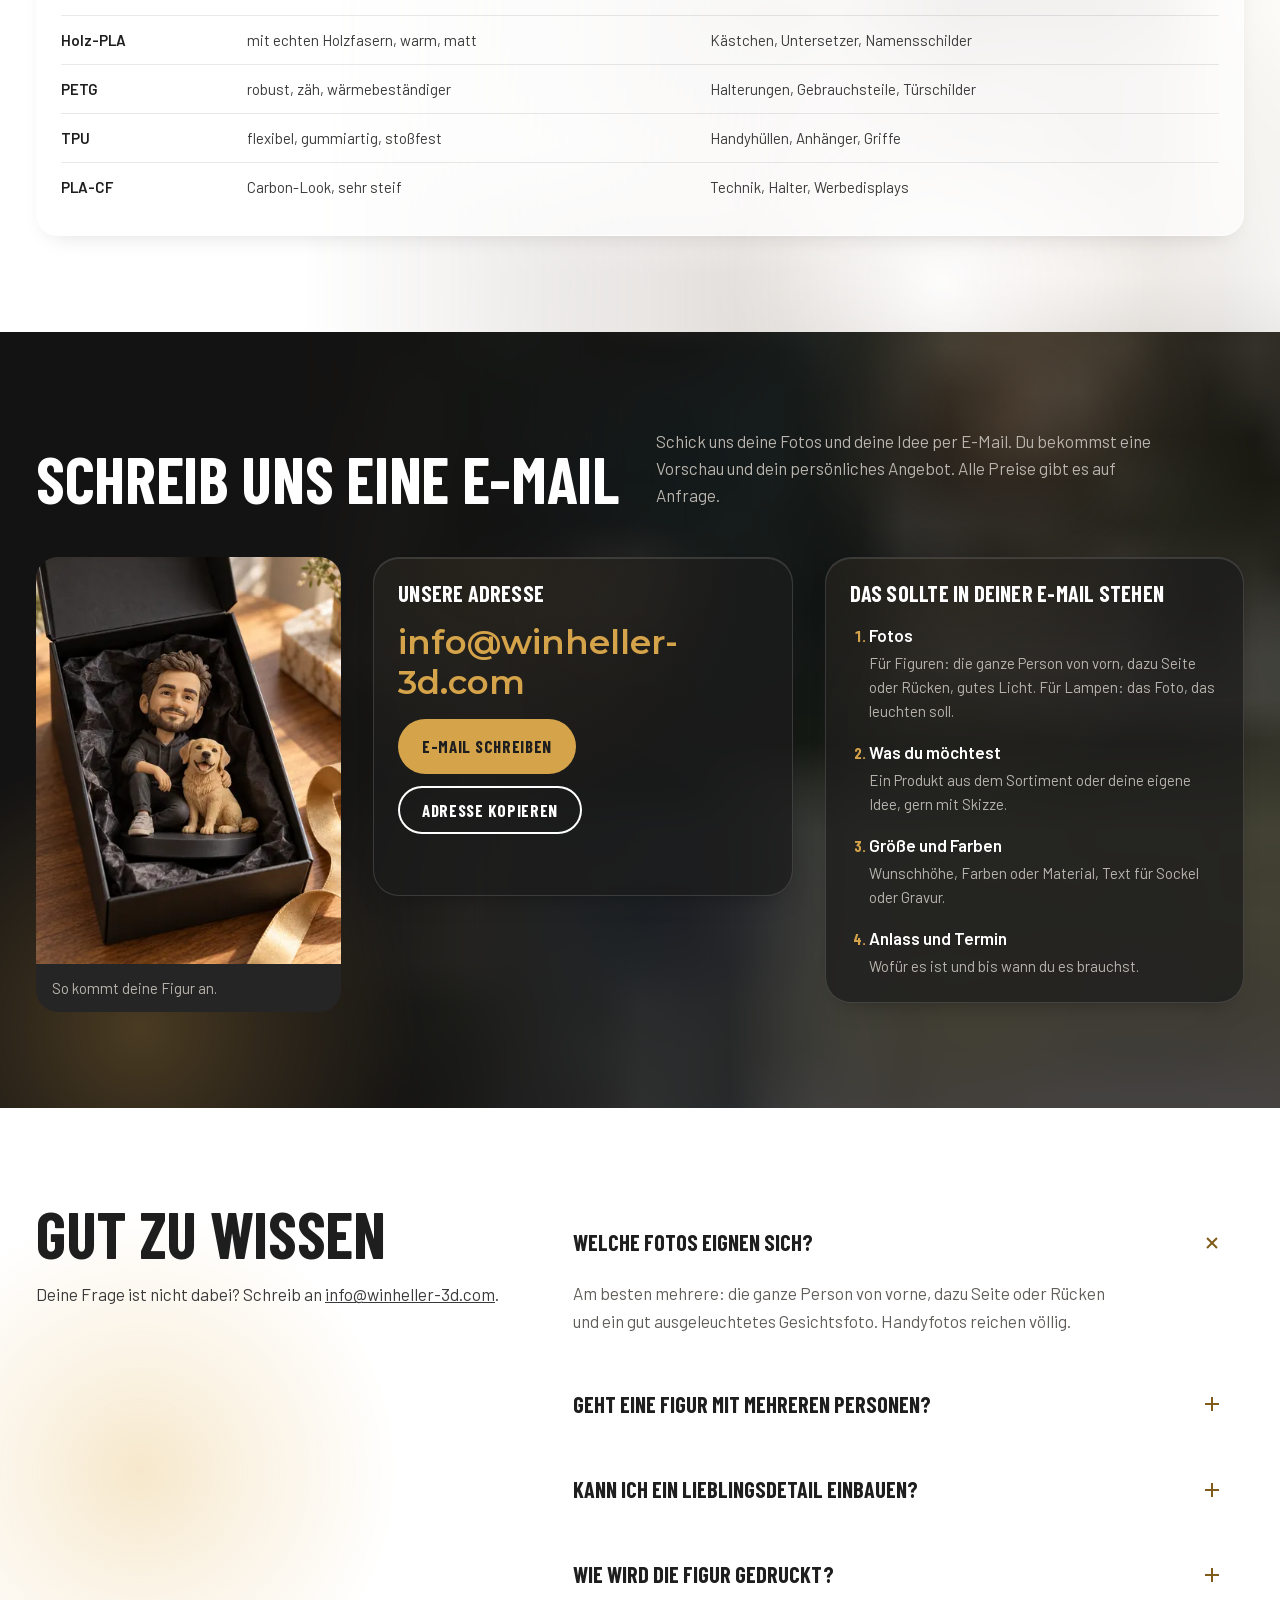
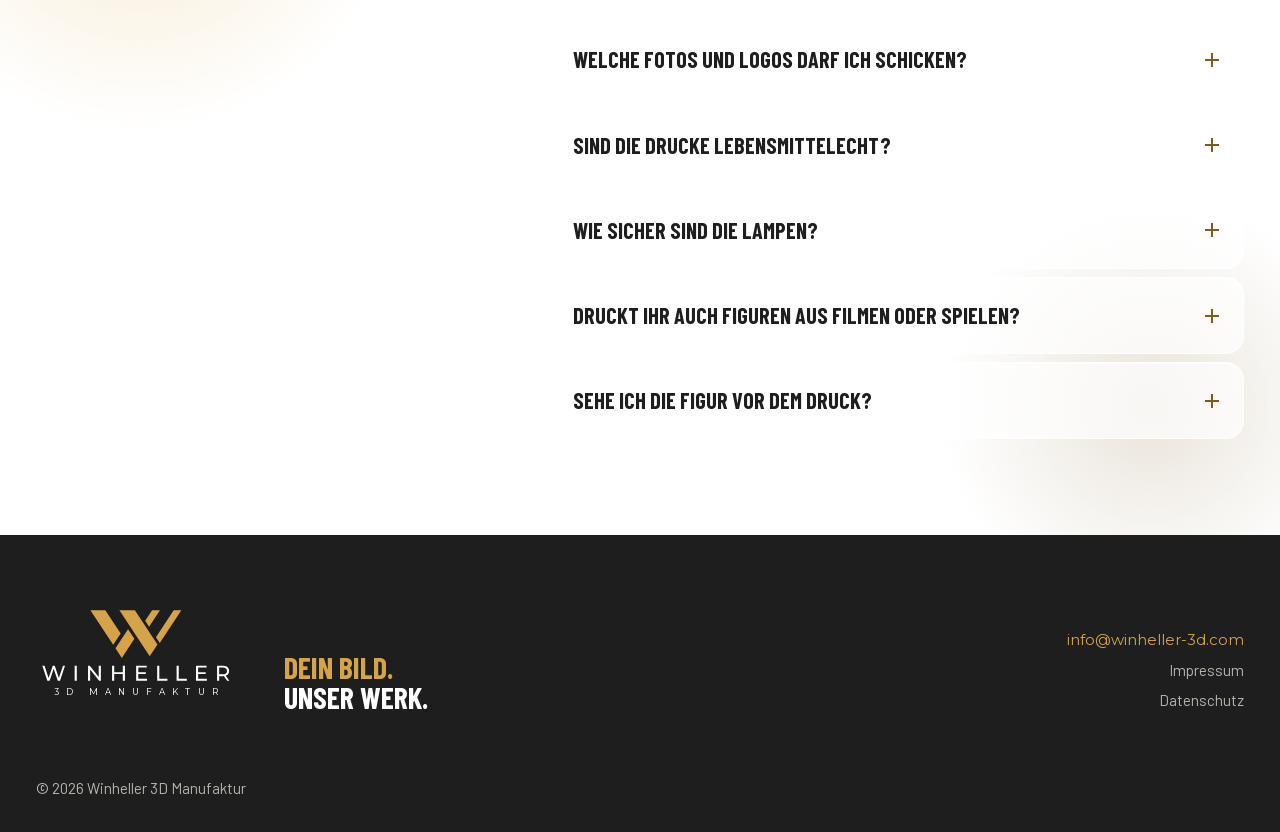
==== commit 9ca80741: "Bilder 3 und 8: Geschenkmoment in der CTA-Zeile, Figur im Drucker in der Werkstatt - img/geschenk-*." ====
--- a/index.html
+++ b/index.html
@@ -173,6 +173,7 @@
         </li>
       </ol>
       <div class="cta">
+        <figure class="cta__media"><img src="img/geschenk-400.webp" srcset="img/geschenk-400.webp 400w, img/geschenk-800.webp 800w" sizes="160px" alt="Zwei Hände überreichen eine kleine 3D-gedruckte Figur einer lachenden Frau mit Fahrrad, im Hintergrund ein Geburtstagstisch" width="800" height="1062" loading="lazy"></figure>
         <div>
           <h3 class="cta__h">Foto schicken, Vorschau bekommen.</h3>
           <p class="lede">Gedruckt wird erst, wenn dir die Vorschau gefällt. Den Preis nennen wir dir zusammen mit der Vorschau.</p>
@@ -366,6 +367,7 @@
       <div class="werk">
         <figure class="werk__media"><img src="img/detail-gesicht-800.webp" srcset="img/detail-gesicht-400.webp 400w, img/detail-gesicht-800.webp 800w" sizes="(max-width:900px) calc(100vw - 32px), 420px" alt="Makroaufnahme des Gesichts einer 3D-gedruckten Figur mit Brille und Bart, die feinen Schichtlinien sind sichtbar" width="800" height="1071" loading="lazy"><figcaption>Schicht für Schicht: so fein kommen Brille, Bart und Lächeln aus dem Drucker.</figcaption></figure>
         <figure class="werk__media werk__media--wide"><img src="img/detail-sockel-800.webp" srcset="img/detail-sockel-400.webp 400w, img/detail-sockel-800.webp 800w" sizes="(max-width:900px) calc(100vw - 32px), 420px" alt="Schwarzer Figurensockel mit goldenem Namensschild auf einer Marmorplatte, darüber weiße Sneaker einer Figur" width="800" height="1067" loading="lazy"><figcaption>Sockel mit Schild in Gold: Platz für Namen oder Datum.</figcaption></figure>
+        <figure class="werk__media werk__media--wide werk__media--drucker"><img src="img/werkstatt-800.webp" srcset="img/werkstatt-400.webp 400w, img/werkstatt-800.webp 800w" sizes="(max-width:900px) calc(100vw - 32px), 560px" alt="Halb fertige Figur auf der Druckplatte eines 3D-Druckers, dahinter Filamentspulen in Haut-, Blau- und Schwarztönen" width="800" height="1062" loading="lazy"><figcaption>Jede Figur entsteht bei uns in Reichshof auf dem Drucker, Schicht für Schicht.</figcaption></figure>
         <ul class="stats">
           <li class="stat glass"><b>8 Farben</b><span>direkt in Farbe gedruckt, nichts bemalt</span></li>
           <li class="stat glass"><b>26 cm</b><span>so hoch kann ein Teil werden</span></li>
--- a/css/style.css
+++ b/css/style.css
@@ -432,10 +432,11 @@
 .backdrop--werkstatt i:nth-child(1){width:560px;height:560px;left:-140px;top:-120px;background:#E3B357;opacity:.28}
 .backdrop--werkstatt i:nth-child(2){width:420px;height:420px;right:10%;bottom:-160px;background:#fff;opacity:.9}
 .backdrop--werkstatt i:nth-child(3){display:none}
-.werk{display:grid;grid-template-columns:minmax(0,.9fr) minmax(0,1.1fr);grid-template-areas:"a b" "c b";gap:var(--s6) var(--s8);align-items:center;margin-bottom:var(--s8)}
-.werk > .werk__media:first-child{grid-area:a}.werk__media--wide{grid-area:c}.werk .stats{grid-area:b}
+.werk{display:grid;grid-template-columns:minmax(0,.9fr) minmax(0,1.1fr);grid-template-areas:"a b" "c d";gap:var(--s6) var(--s8);align-items:center;margin-bottom:var(--s8)}
+.werk > .werk__media:first-child{grid-area:a}.werk__media--wide{grid-area:c}.werk__media--drucker{grid-area:d}.werk .stats{grid-area:b;align-self:start}
+.werk__media--drucker img{object-position:50% 45%}
 .werk__media--wide img{aspect-ratio:16/9;object-position:50% 70%}
-@media (max-width:900px){.werk{grid-template-columns:1fr;grid-template-areas:"a" "b" "c";gap:var(--s6)}}
+@media (max-width:900px){.werk{grid-template-columns:1fr;grid-template-areas:"a" "b" "c" "d";gap:var(--s6)}}
 .werk__media{margin:0;border-radius:22px;overflow:hidden;background:var(--marmor-2)}
 .werk__media img{width:100%;height:auto;aspect-ratio:4/5;object-fit:cover}
 .werk__media figcaption{font-size:var(--t-s);color:var(--anthrazit);padding:12px 16px;background:rgba(255,255,255,.7)}
@@ -501,8 +502,11 @@
   .group--compact .item h4{font-size:20px}
   .group--compact .item__facts div{grid-template-columns:1fr;gap:2px;padding:8px 0}
 }
-.cta{margin-top:var(--s16);padding-top:var(--s8);border-top:2px solid var(--gold);display:grid;grid-template-columns:minmax(0,1.2fr) minmax(0,.8fr);gap:var(--s8);align-items:center}
-@media (max-width:800px){.cta{grid-template-columns:1fr;gap:var(--s4)}}
+.cta{margin-top:var(--s16);padding-top:var(--s8);border-top:2px solid var(--gold);display:grid;grid-template-columns:auto minmax(0,1.2fr) minmax(0,.8fr);gap:var(--s8);align-items:center}
+@media (max-width:800px){.cta{grid-template-columns:auto 1fr;gap:var(--s4) var(--s4)}.cta__btns{grid-column:1/-1}}
+.cta__media{margin:0;width:160px;height:160px;border-radius:50%;overflow:hidden;background:var(--marmor-2)}
+.cta__media img{width:100%;height:100%;object-fit:cover;object-position:60% 35%}
+@media (max-width:800px){.cta__media{width:96px;height:96px}}
 .cta__h{font-size:clamp(28px,3.4vw,40px);margin-bottom:var(--s3)}
 .cta__btns{display:flex;flex-direction:column;align-items:flex-start;gap:var(--s3)}
 @media (min-width:801px){.cta__btns{align-items:flex-end}}
@@ -525,8 +529,11 @@
   .group--compact .item h4{font-size:20px}
   .group--compact .item__facts div{grid-template-columns:1fr;gap:2px;padding:8px 0}
 }
-.cta{margin-top:var(--s16);padding-top:var(--s8);border-top:2px solid var(--gold);display:grid;grid-template-columns:minmax(0,1.2fr) minmax(0,.8fr);gap:var(--s8);align-items:center}
-@media (max-width:800px){.cta{grid-template-columns:1fr;gap:var(--s4)}}
+.cta{margin-top:var(--s16);padding-top:var(--s8);border-top:2px solid var(--gold);display:grid;grid-template-columns:auto minmax(0,1.2fr) minmax(0,.8fr);gap:var(--s8);align-items:center}
+@media (max-width:800px){.cta{grid-template-columns:auto 1fr;gap:var(--s4) var(--s4)}.cta__btns{grid-column:1/-1}}
+.cta__media{margin:0;width:160px;height:160px;border-radius:50%;overflow:hidden;background:var(--marmor-2)}
+.cta__media img{width:100%;height:100%;object-fit:cover;object-position:60% 35%}
+@media (max-width:800px){.cta__media{width:96px;height:96px}}
 .cta__h{font-size:clamp(28px,3.4vw,40px);margin-bottom:var(--s3)}
 .cta__btns{display:flex;flex-direction:column;align-items:flex-start;gap:var(--s3)}
 @media (min-width:801px){.cta__btns{align-items:flex-end}}
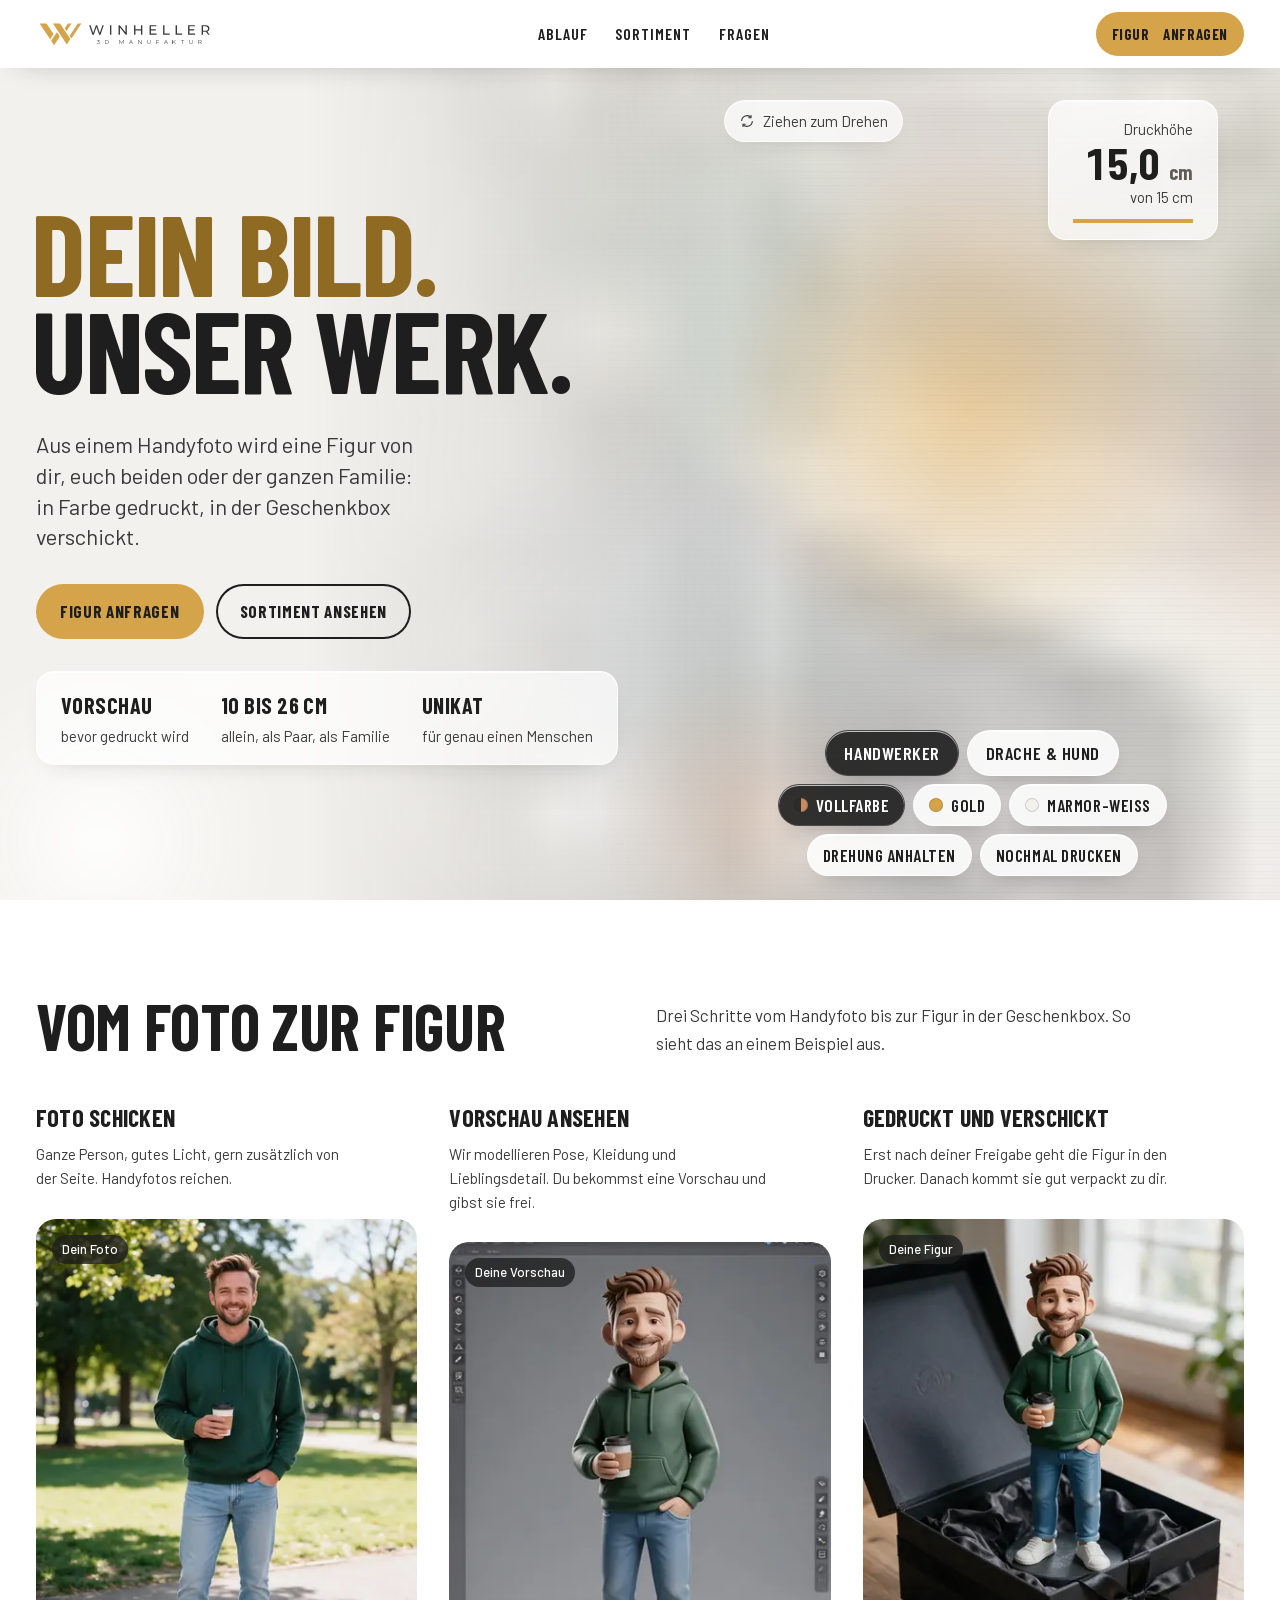
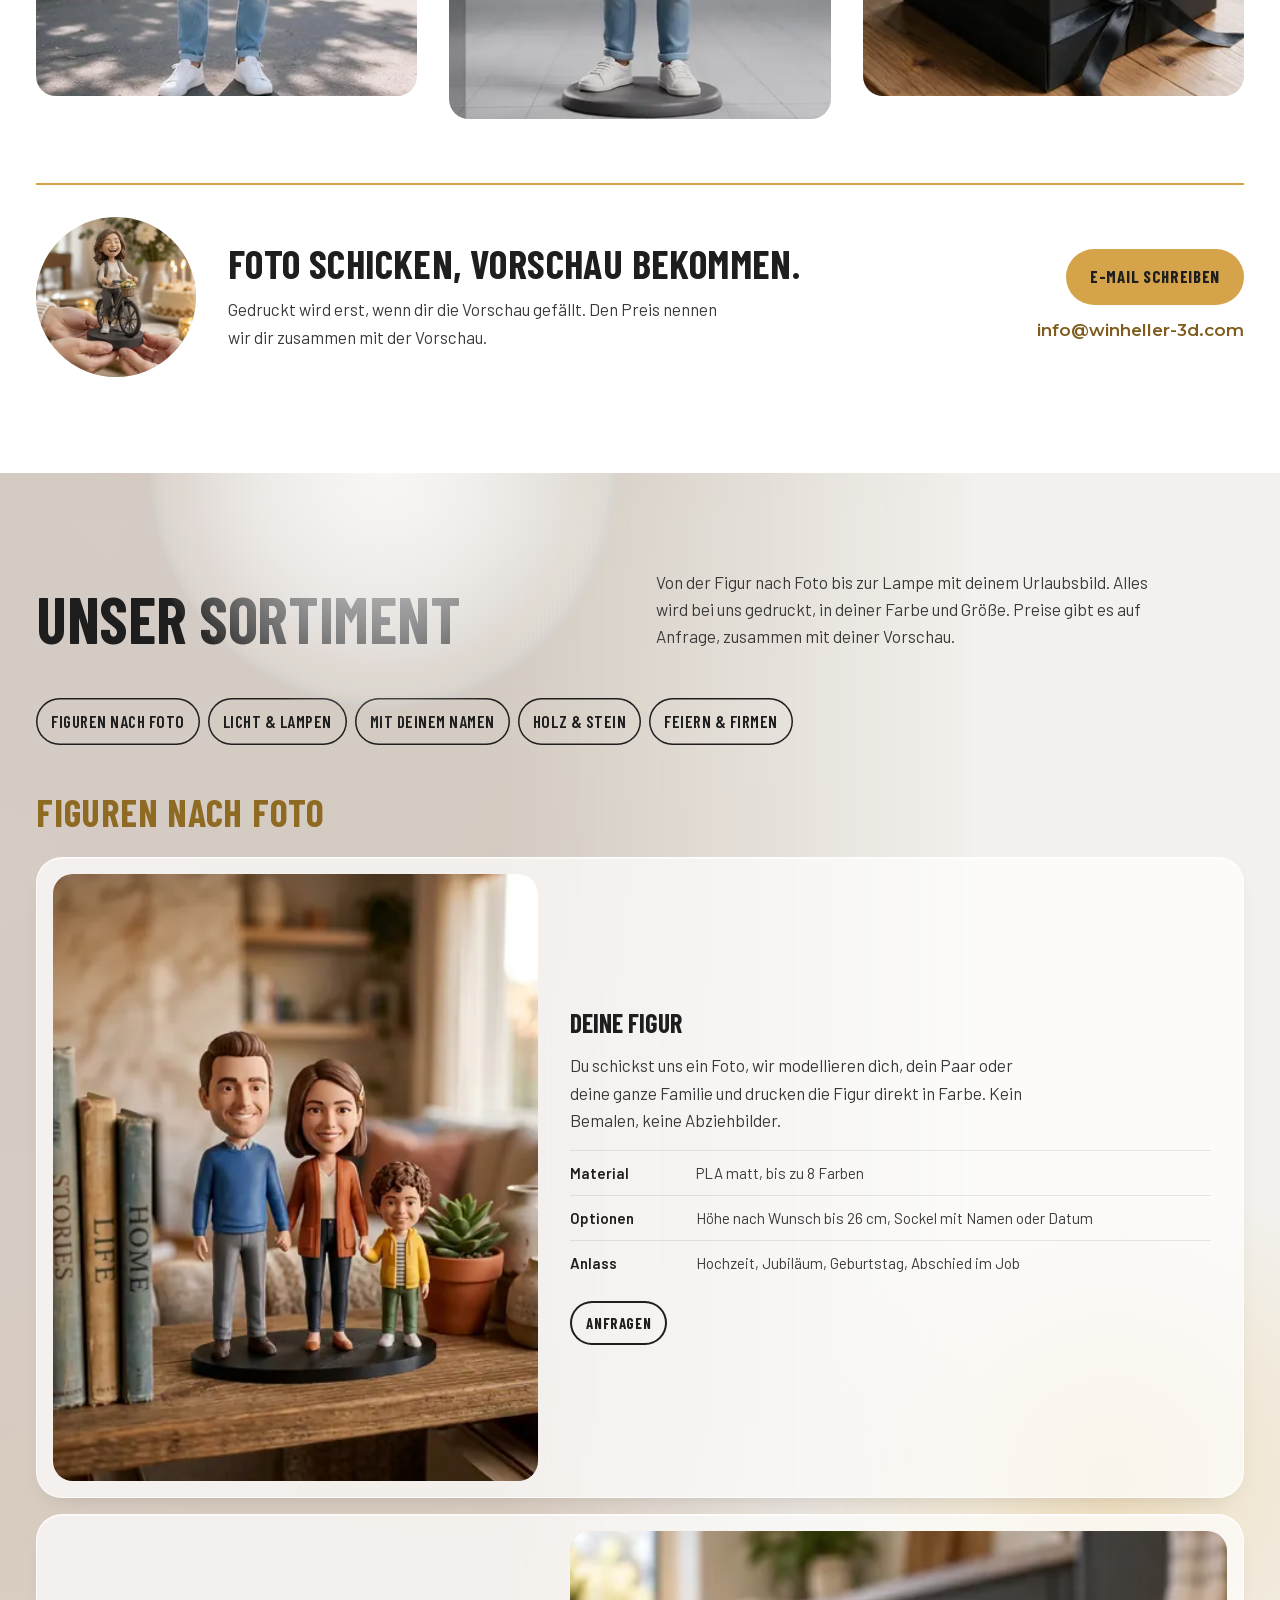
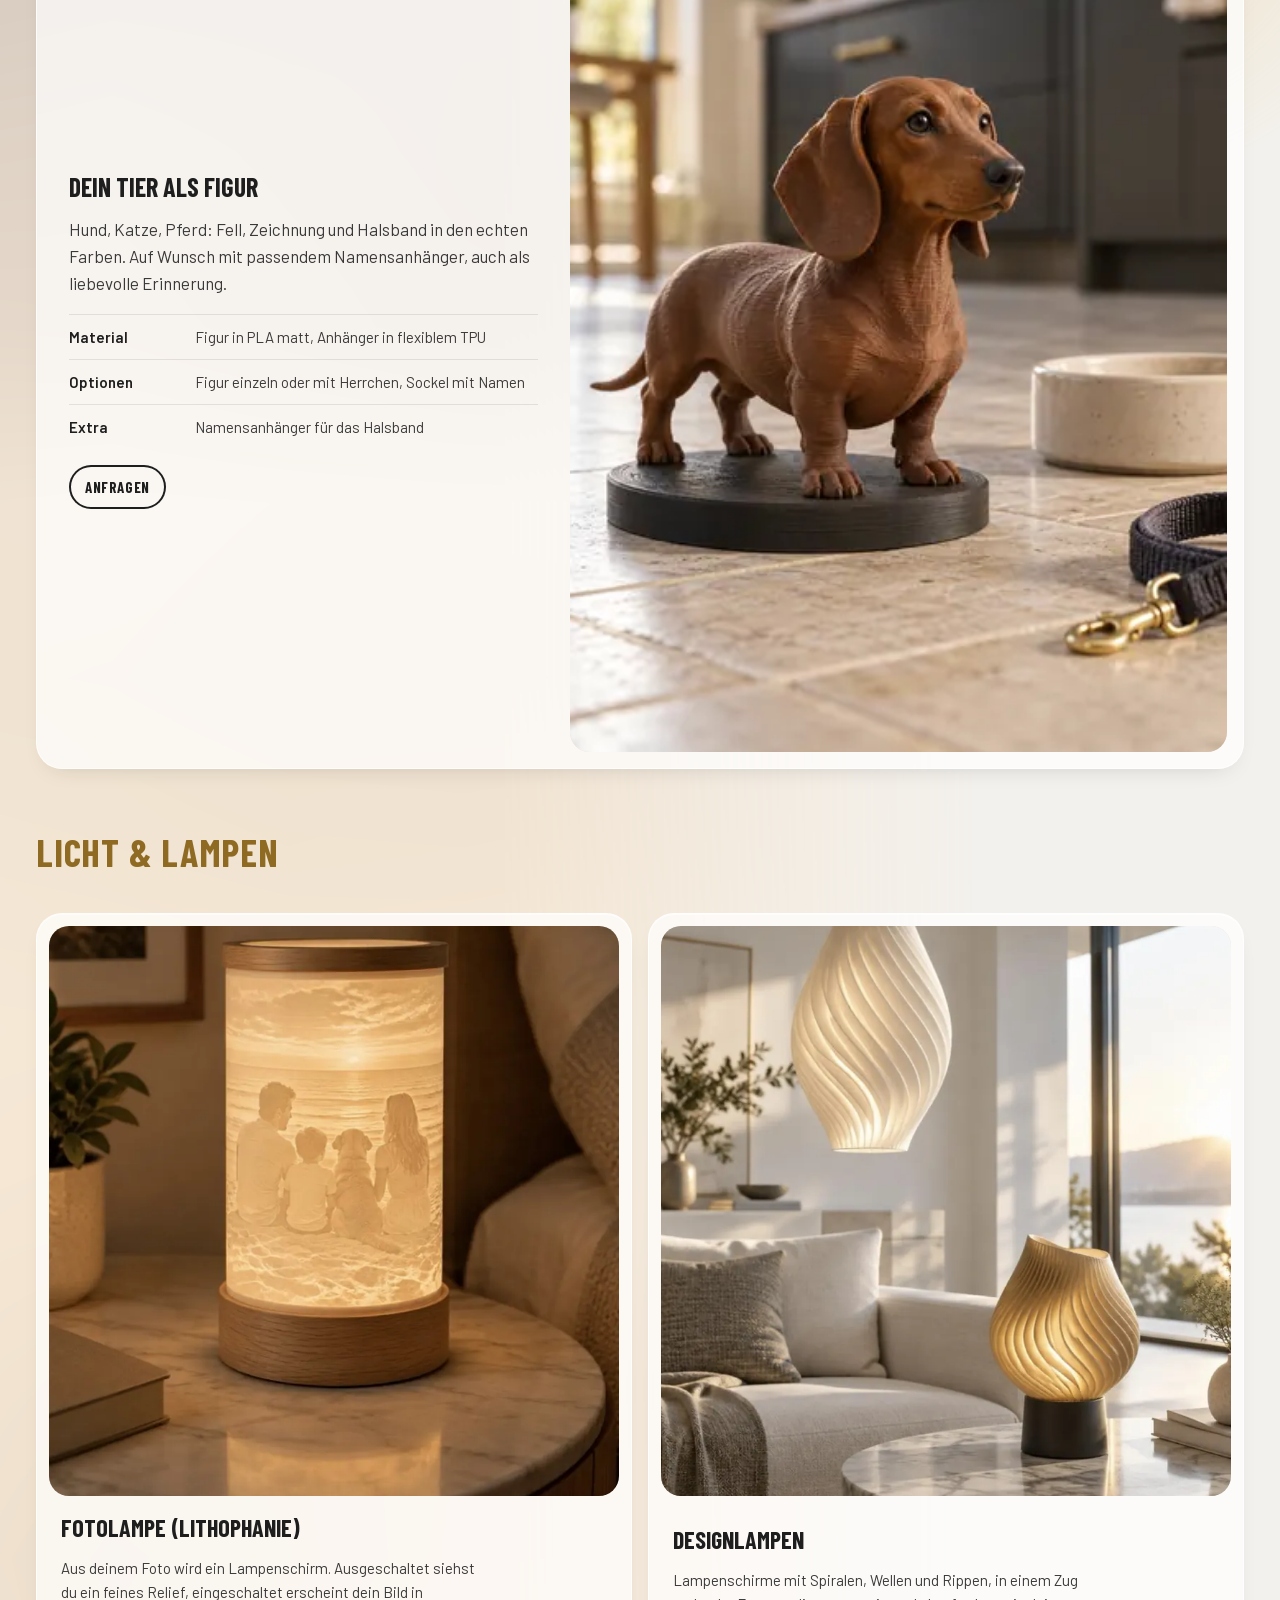
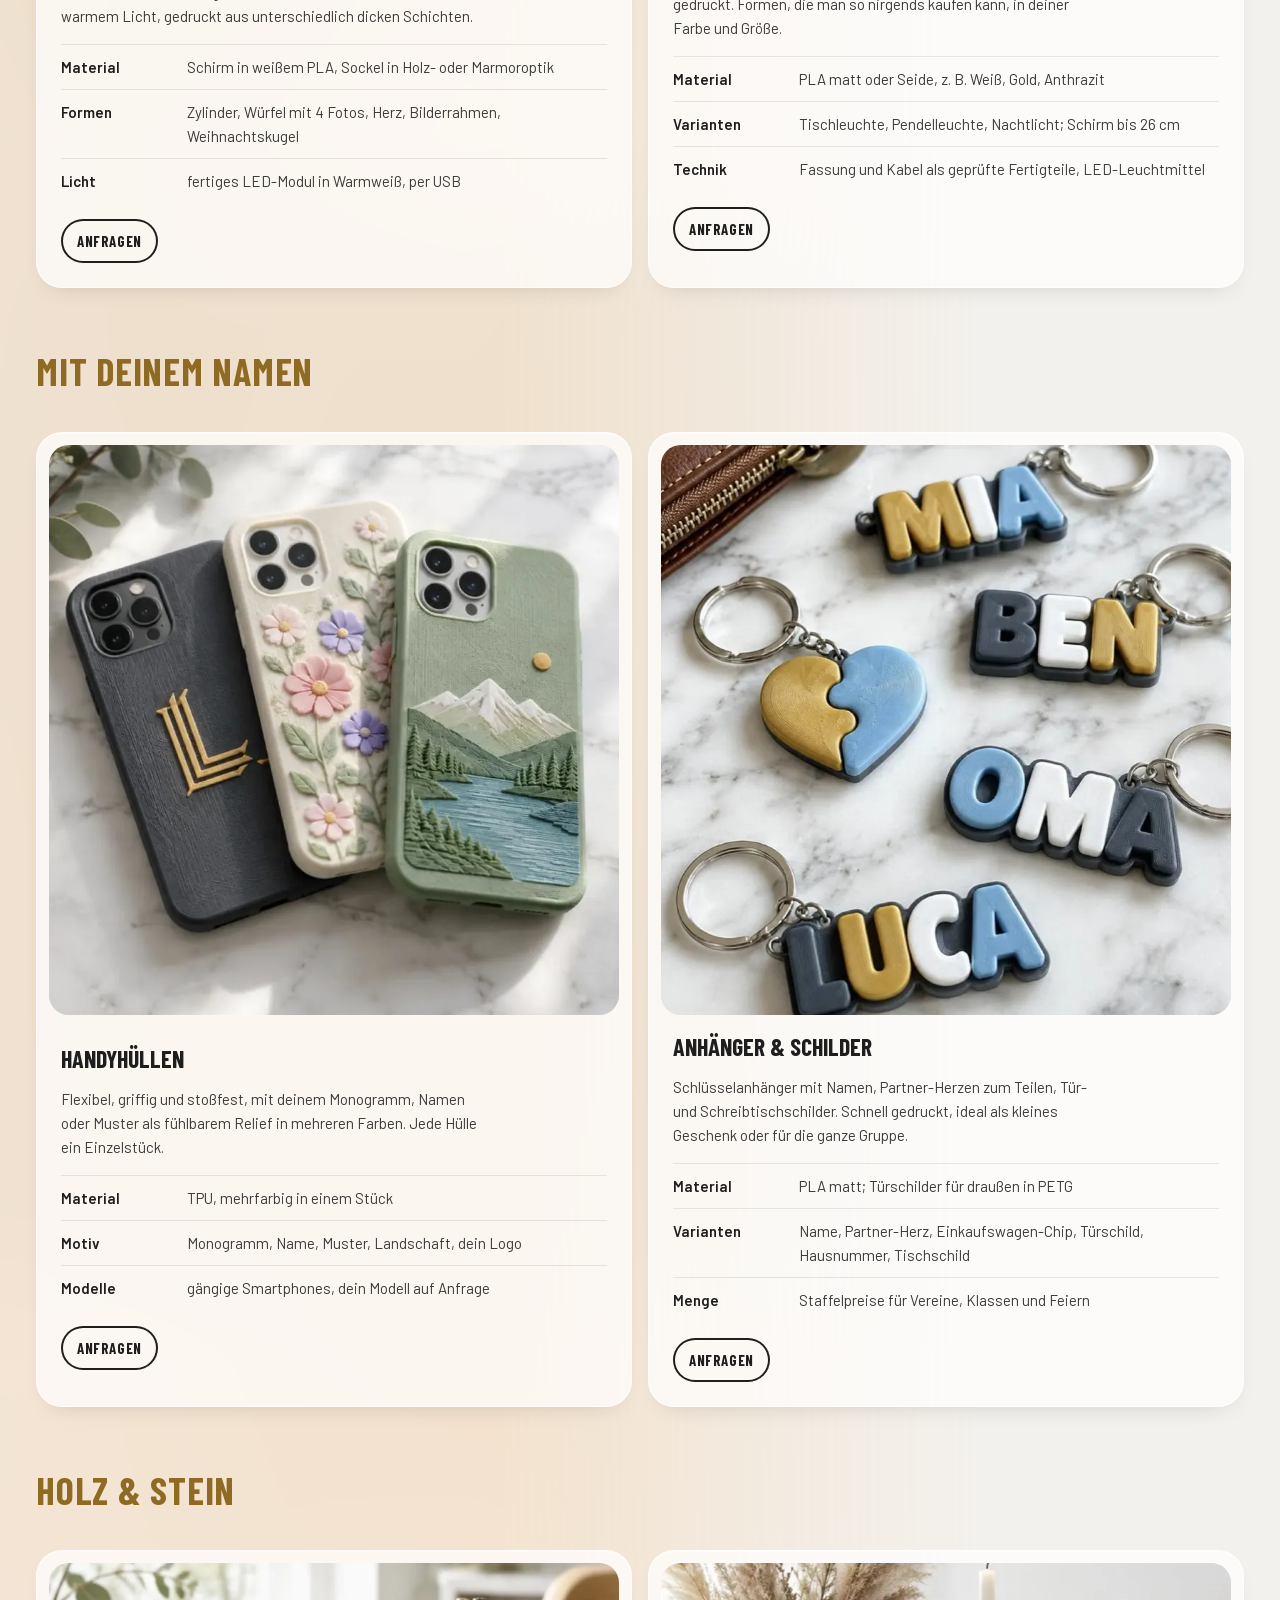
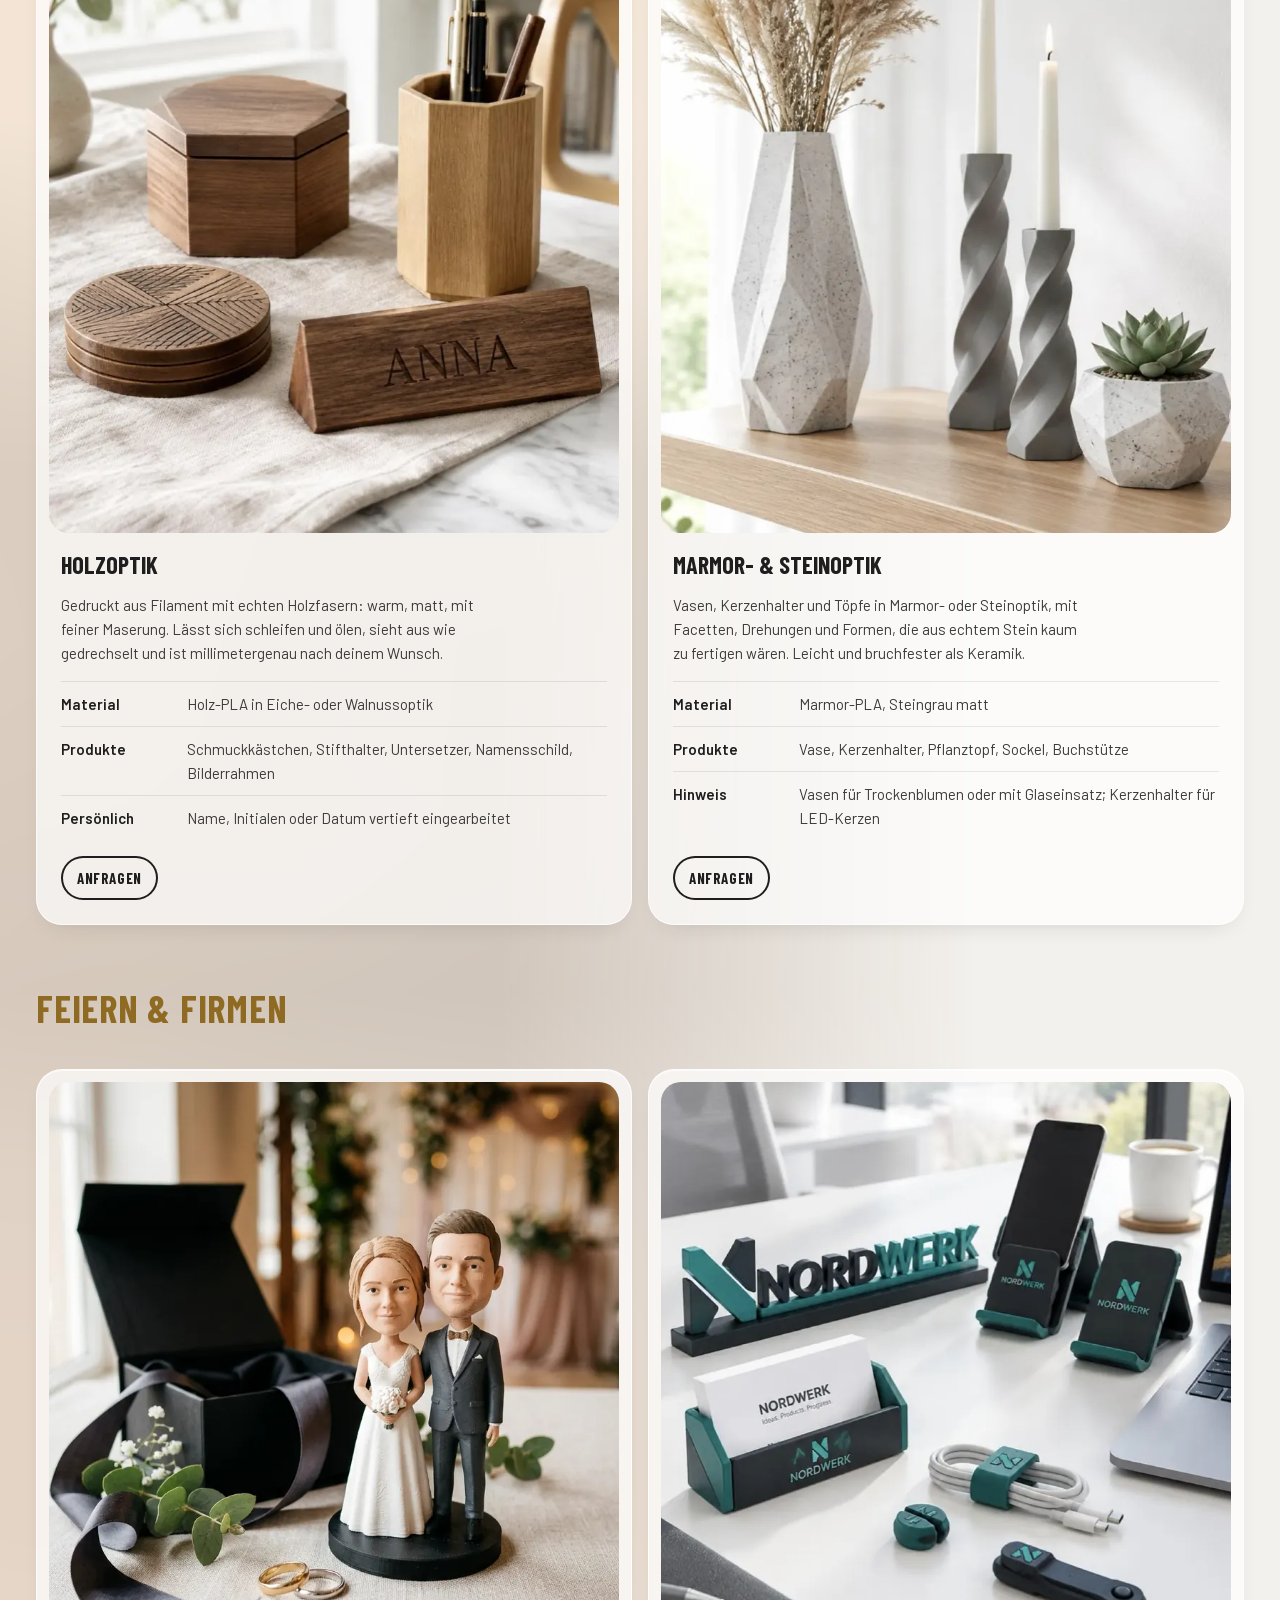
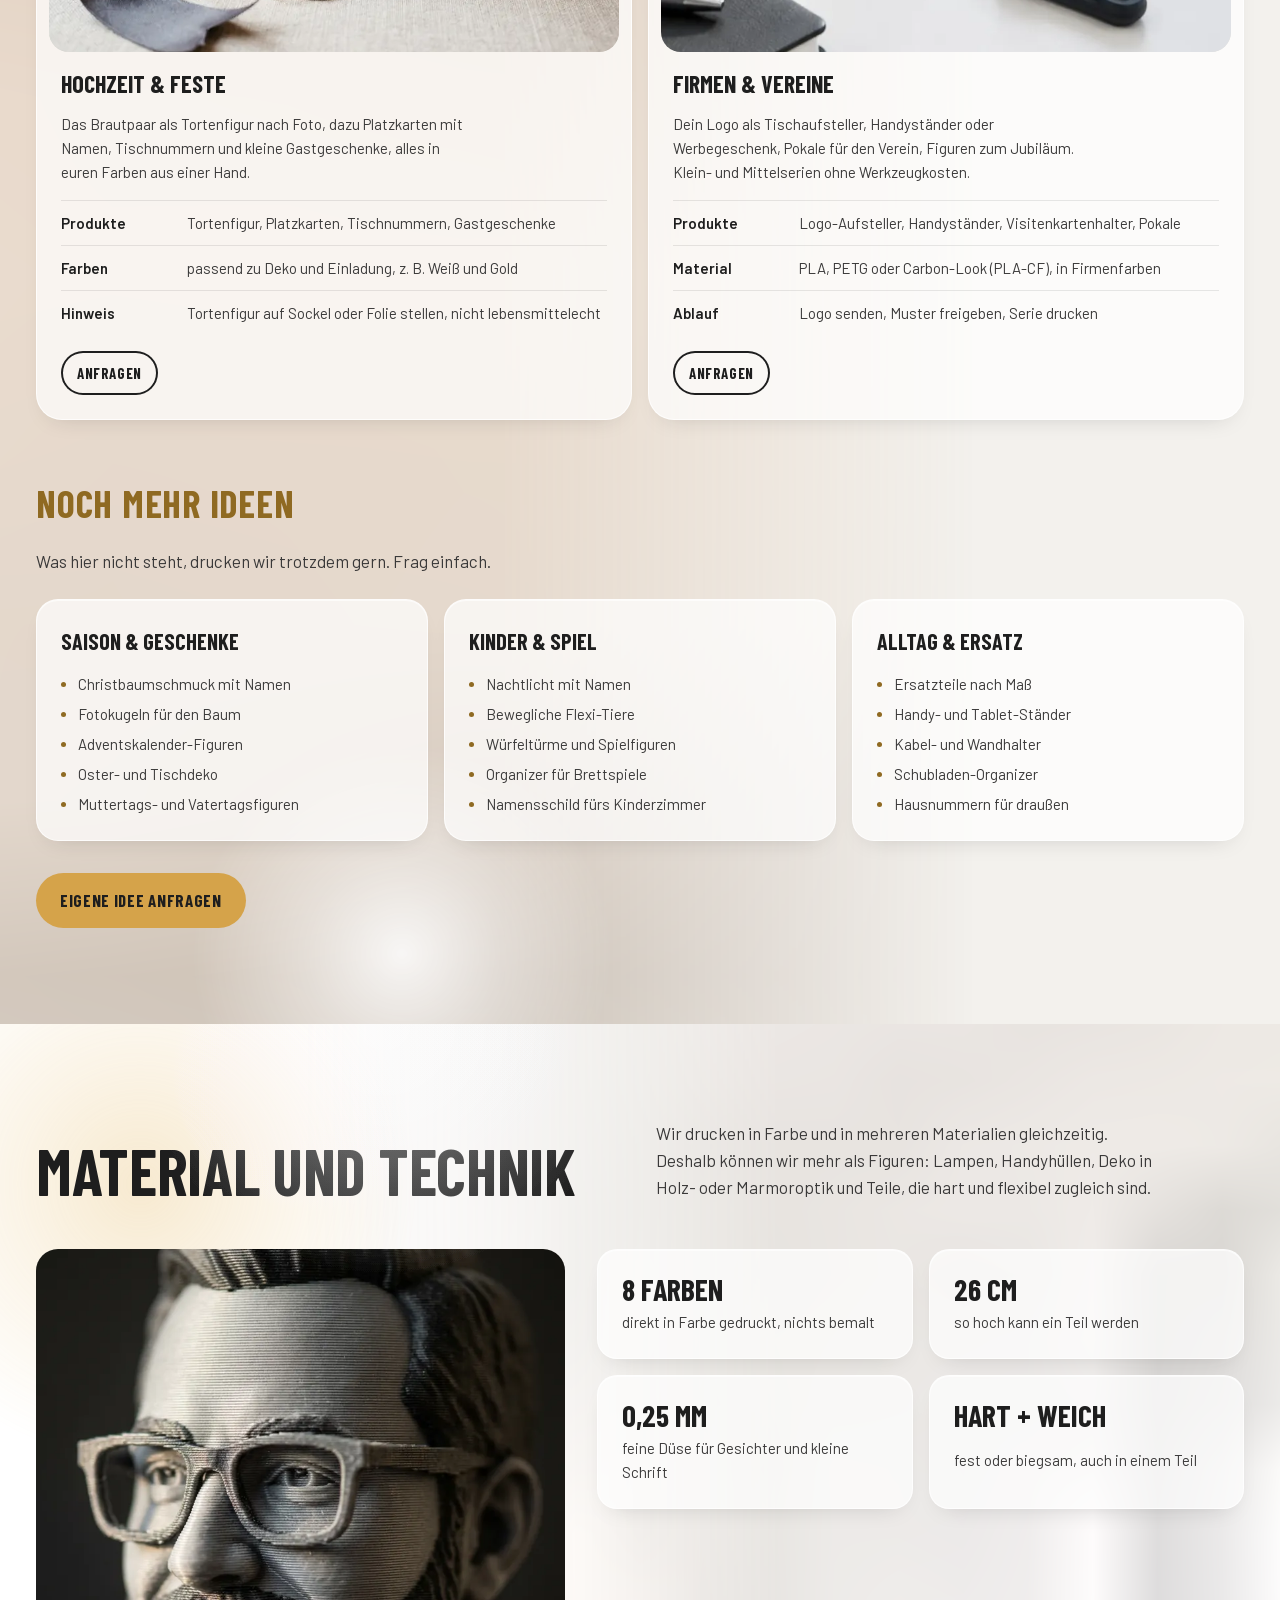
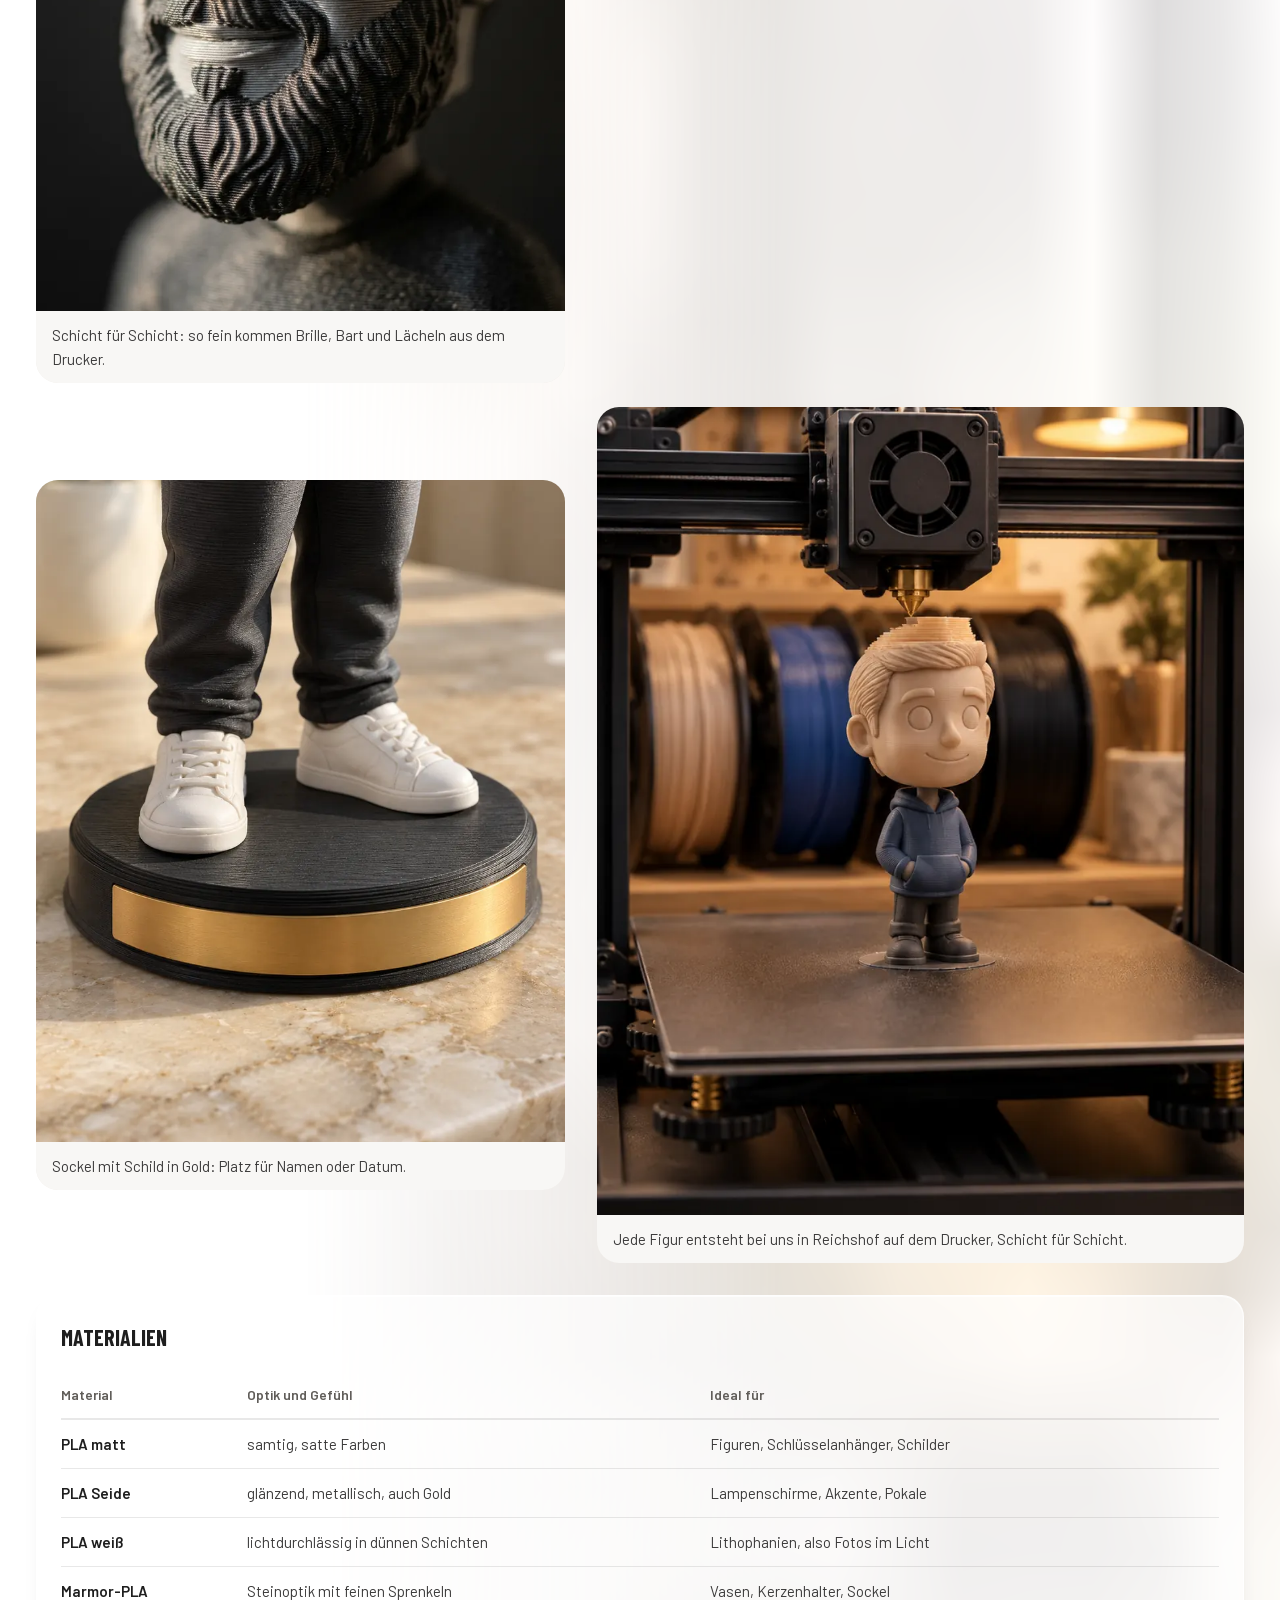
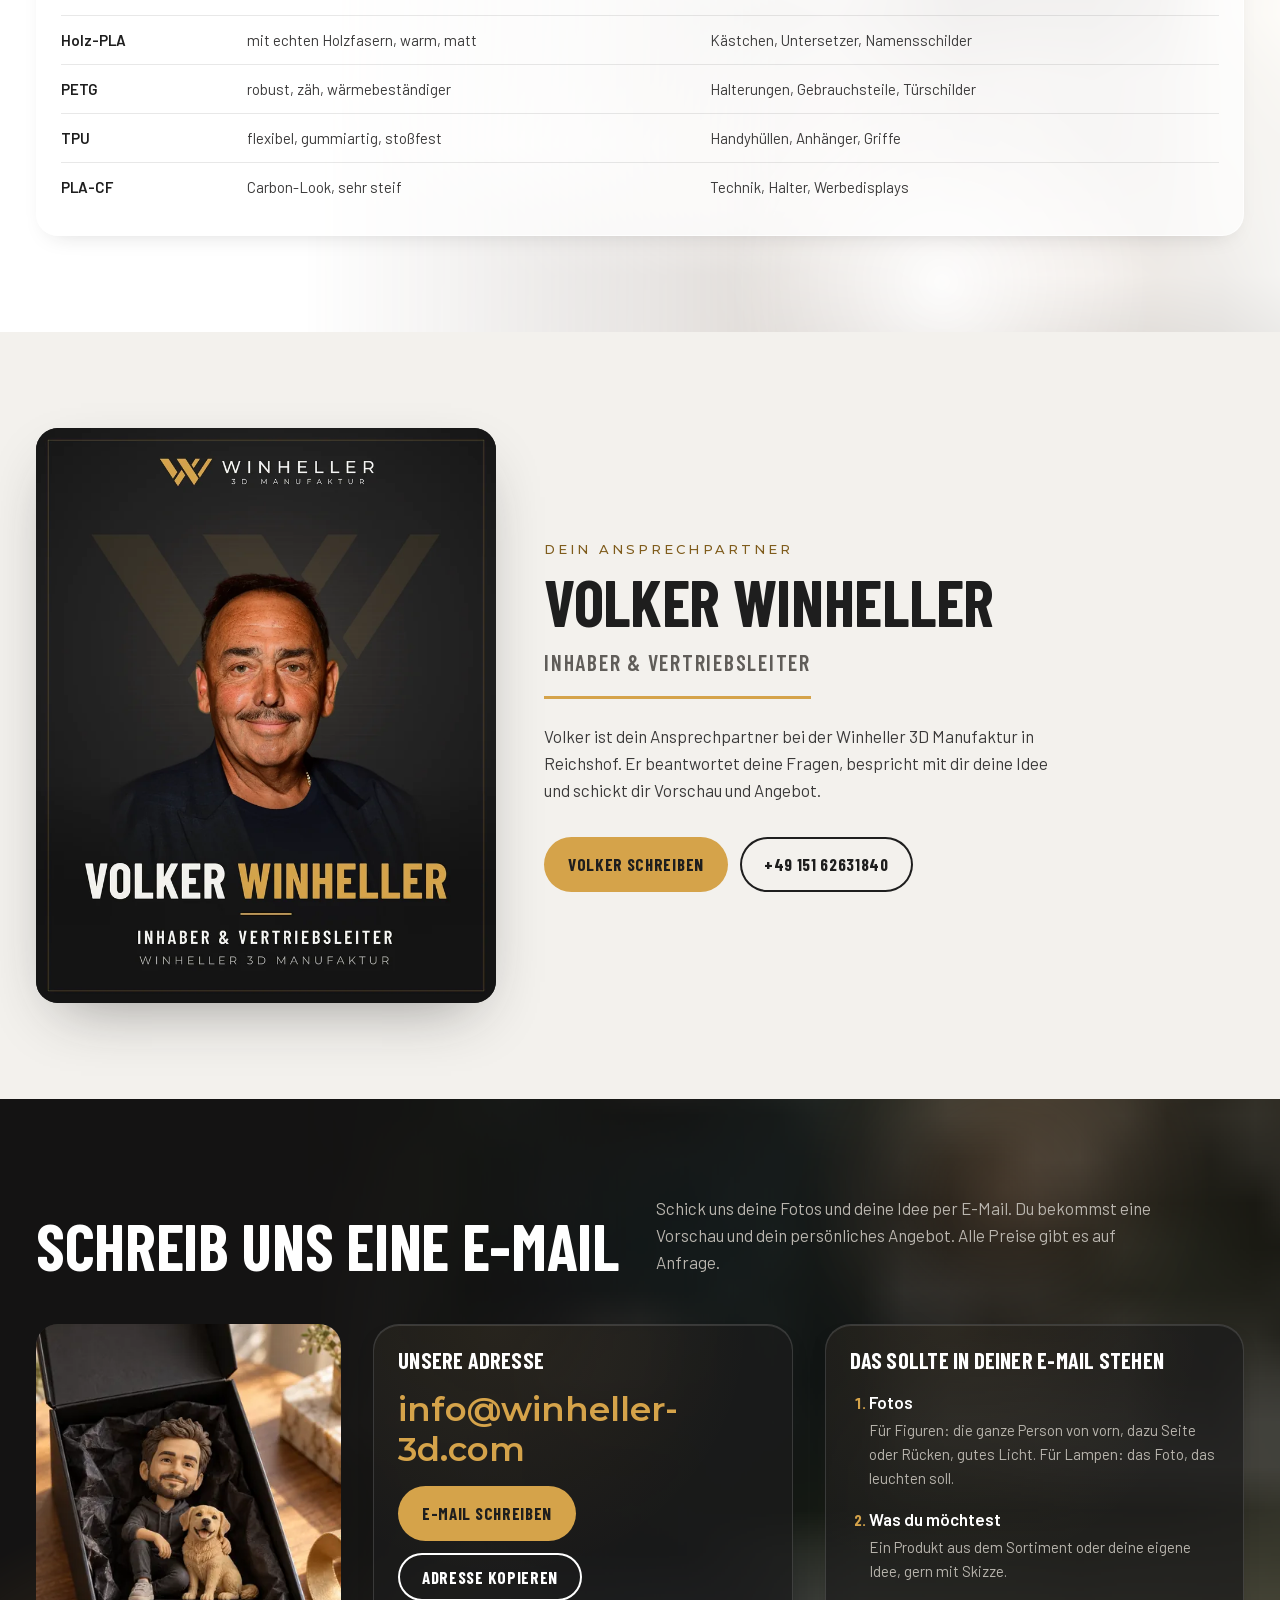
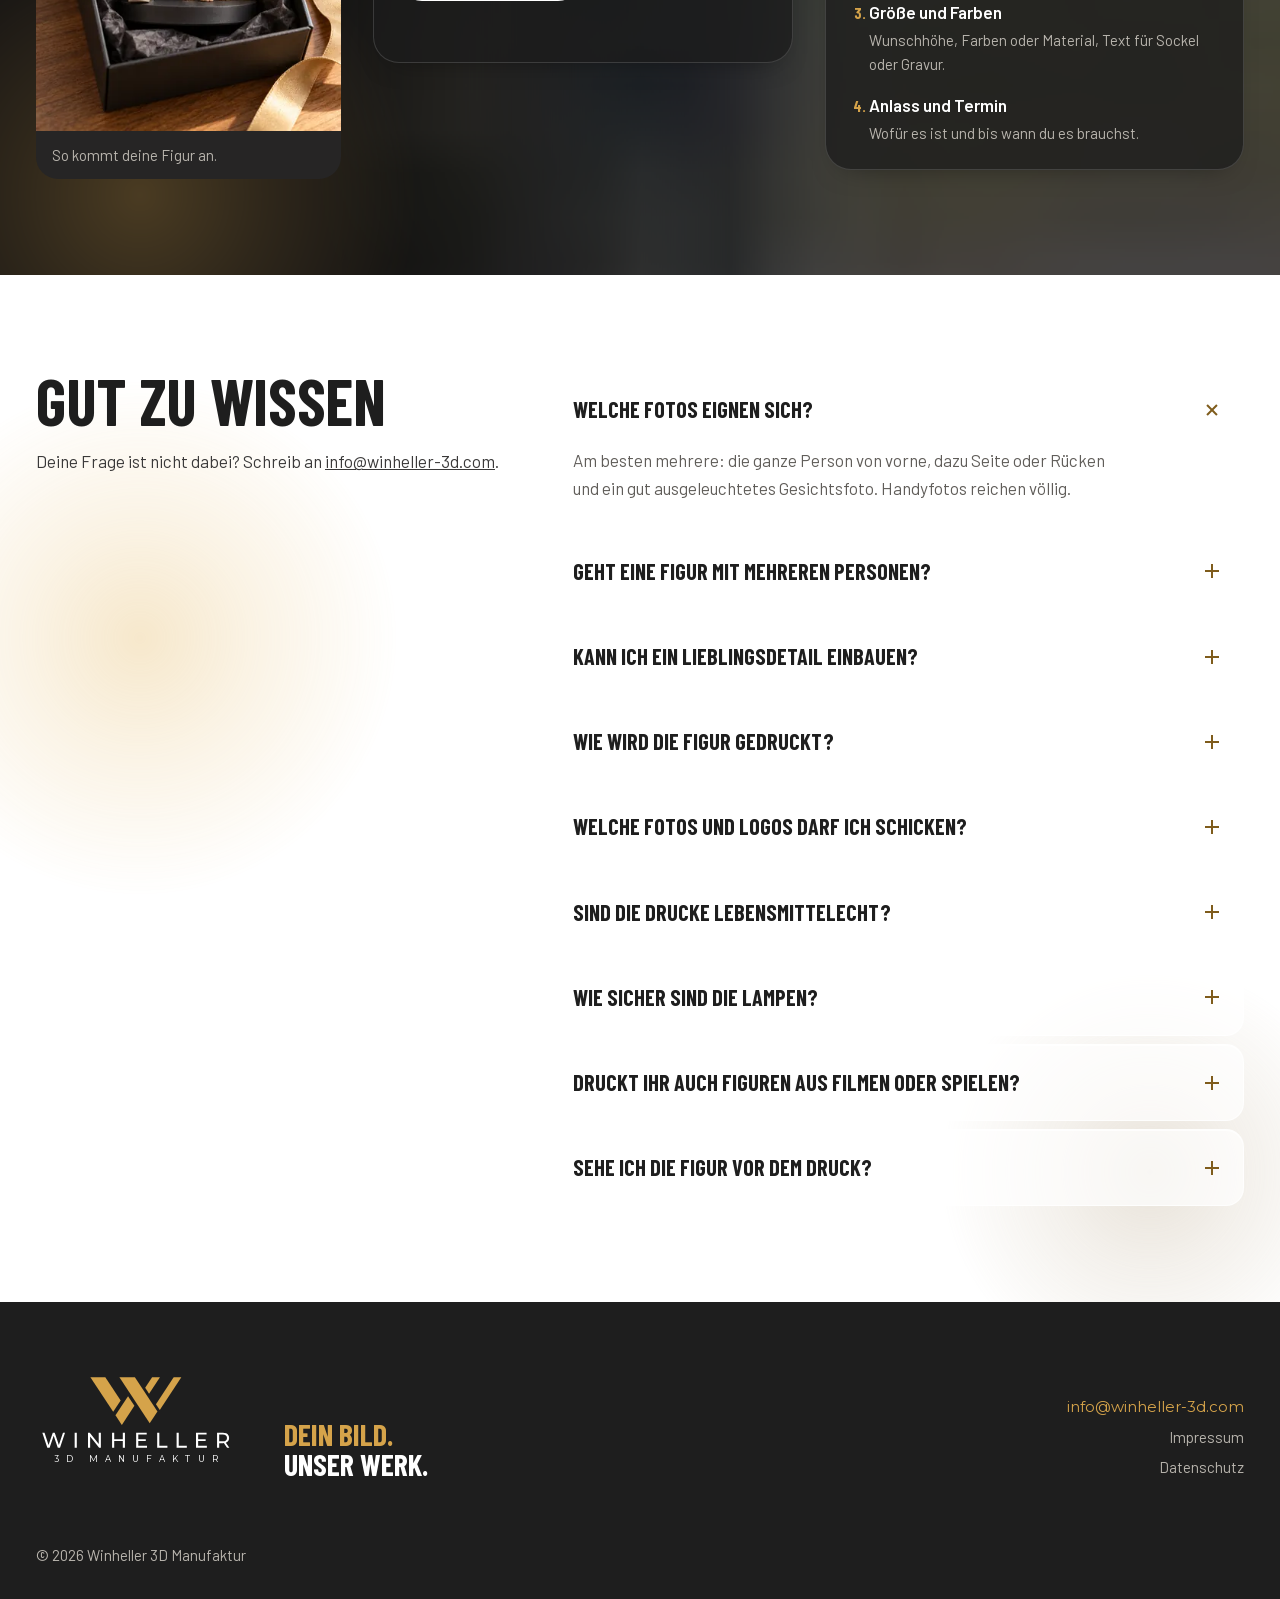
==== commit 0122077f: "Abschnitt „Über uns“ mit Volker Winheller als Ansprechpartner Neuer Bereich zwischen Werkstatt und A" ====
--- a/index.html
+++ b/index.html
@@ -107,7 +107,7 @@
     <details class="menu" id="menu">
       <summary aria-label="Menü öffnen">Menü</summary>
       <nav class="menu__panel" aria-label="Hauptnavigation (Handy)">
-        <a href="#ablauf">Ablauf</a><a href="#werkstatt">Werkstatt</a><a href="#sortiment">Sortiment</a><a href="#anfrage">Anfrage</a><a href="#fragen">Fragen</a>
+        <a href="#ablauf">Ablauf</a><a href="#werkstatt">Werkstatt</a><a href="#sortiment">Sortiment</a><a href="#team">Über uns</a><a href="#anfrage">Anfrage</a><a href="#fragen">Fragen</a>
       </nav>
     </details>
   </div>
@@ -394,6 +394,22 @@
     </div>
   </section>
 
+  <section class="band band--marmor" id="team" aria-labelledby="team-h">
+    <div class="wrap team">
+      <figure class="team__media"><img src="img/team/volker-winheller-800.webp" srcset="img/team/volker-winheller-400.webp 400w, img/team/volker-winheller-800.webp 800w, img/team/volker-winheller-1200.webp 1200w" sizes="(max-width:900px) calc(100vw - 32px), 460px" alt="Porträt von Volker Winheller, Inhaber und Vertriebsleiter der Winheller 3D Manufaktur, vor dunklem Hintergrund mit goldenem Winheller-Logo" width="800" height="1000" loading="lazy"></figure>
+      <div class="team__text">
+        <p class="team__kicker">Dein Ansprechpartner</p>
+        <h2 id="team-h">Volker Winheller</h2>
+        <p class="team__role">Inhaber &amp; Vertriebsleiter</p>
+        <p class="lede">Volker ist dein Ansprechpartner bei der Winheller 3D Manufaktur in Reichshof. Er beantwortet deine Fragen, bespricht mit dir deine Idee und schickt dir Vorschau und Angebot.</p>
+        <div class="team__btns">
+          <a class="btn" href="mailto:info@winheller-3d.com?subject=Anfrage%20an%20Volker%20Winheller">Volker schreiben</a>
+          <a class="btn btn--line" href="tel:+4915162631840">+49 151 62631840</a>
+        </div>
+      </div>
+    </div>
+  </section>
+
   <section class="band band--dark on-dark" id="anfrage" aria-labelledby="anfrage-h">
     <div class="backdrop backdrop--anfrage" aria-hidden="true"><i></i><i></i><i></i></div>
     <div class="wrap">
--- a/css/style.css
+++ b/css/style.css
@@ -573,3 +573,13 @@
 .backdrop--sortiment::before{background-image:url(../img/blur/fotolampe.jpg)}
 /* Lichtkreise: weiche Kante per Maske statt 70-px-Blur */
 .backdrop i{filter:none!important;-webkit-mask-image:radial-gradient(closest-side,#000 0%,rgba(0,0,0,.5) 45%,transparent 100%);mask-image:radial-gradient(closest-side,#000 0%,rgba(0,0,0,.5) 45%,transparent 100%)}
+
+/* Ansprechpartner */
+.team{display:grid;grid-template-columns:minmax(0,460px) minmax(0,1fr);gap:var(--s12);align-items:center}
+.team__media{margin:0;border-radius:22px;overflow:hidden;background:var(--tief);box-shadow:0 24px 60px -24px rgba(30,30,30,.45)}
+.team__media img{display:block;width:100%;height:auto;aspect-ratio:4/5;object-fit:cover}
+.team__kicker{font-family:var(--f-brand);font-weight:500;font-size:var(--t-xs);letter-spacing:.24em;text-transform:uppercase;color:var(--gold-text);margin:0 0 var(--s3)}
+.team__text h2{font-size:var(--t-2xl)}
+.team__role{font-family:var(--f-head);font-weight:600;font-size:var(--t-l);letter-spacing:.08em;text-transform:uppercase;color:var(--stein);margin:var(--s3) 0 var(--s6);padding-bottom:var(--s4);border-bottom:3px solid var(--gold);display:inline-block}
+.team__btns{display:flex;flex-wrap:wrap;gap:var(--s3);margin-top:var(--s8)}
+@media (max-width:900px){.team{grid-template-columns:1fr;gap:var(--s8)}.team__media{max-width:460px}}
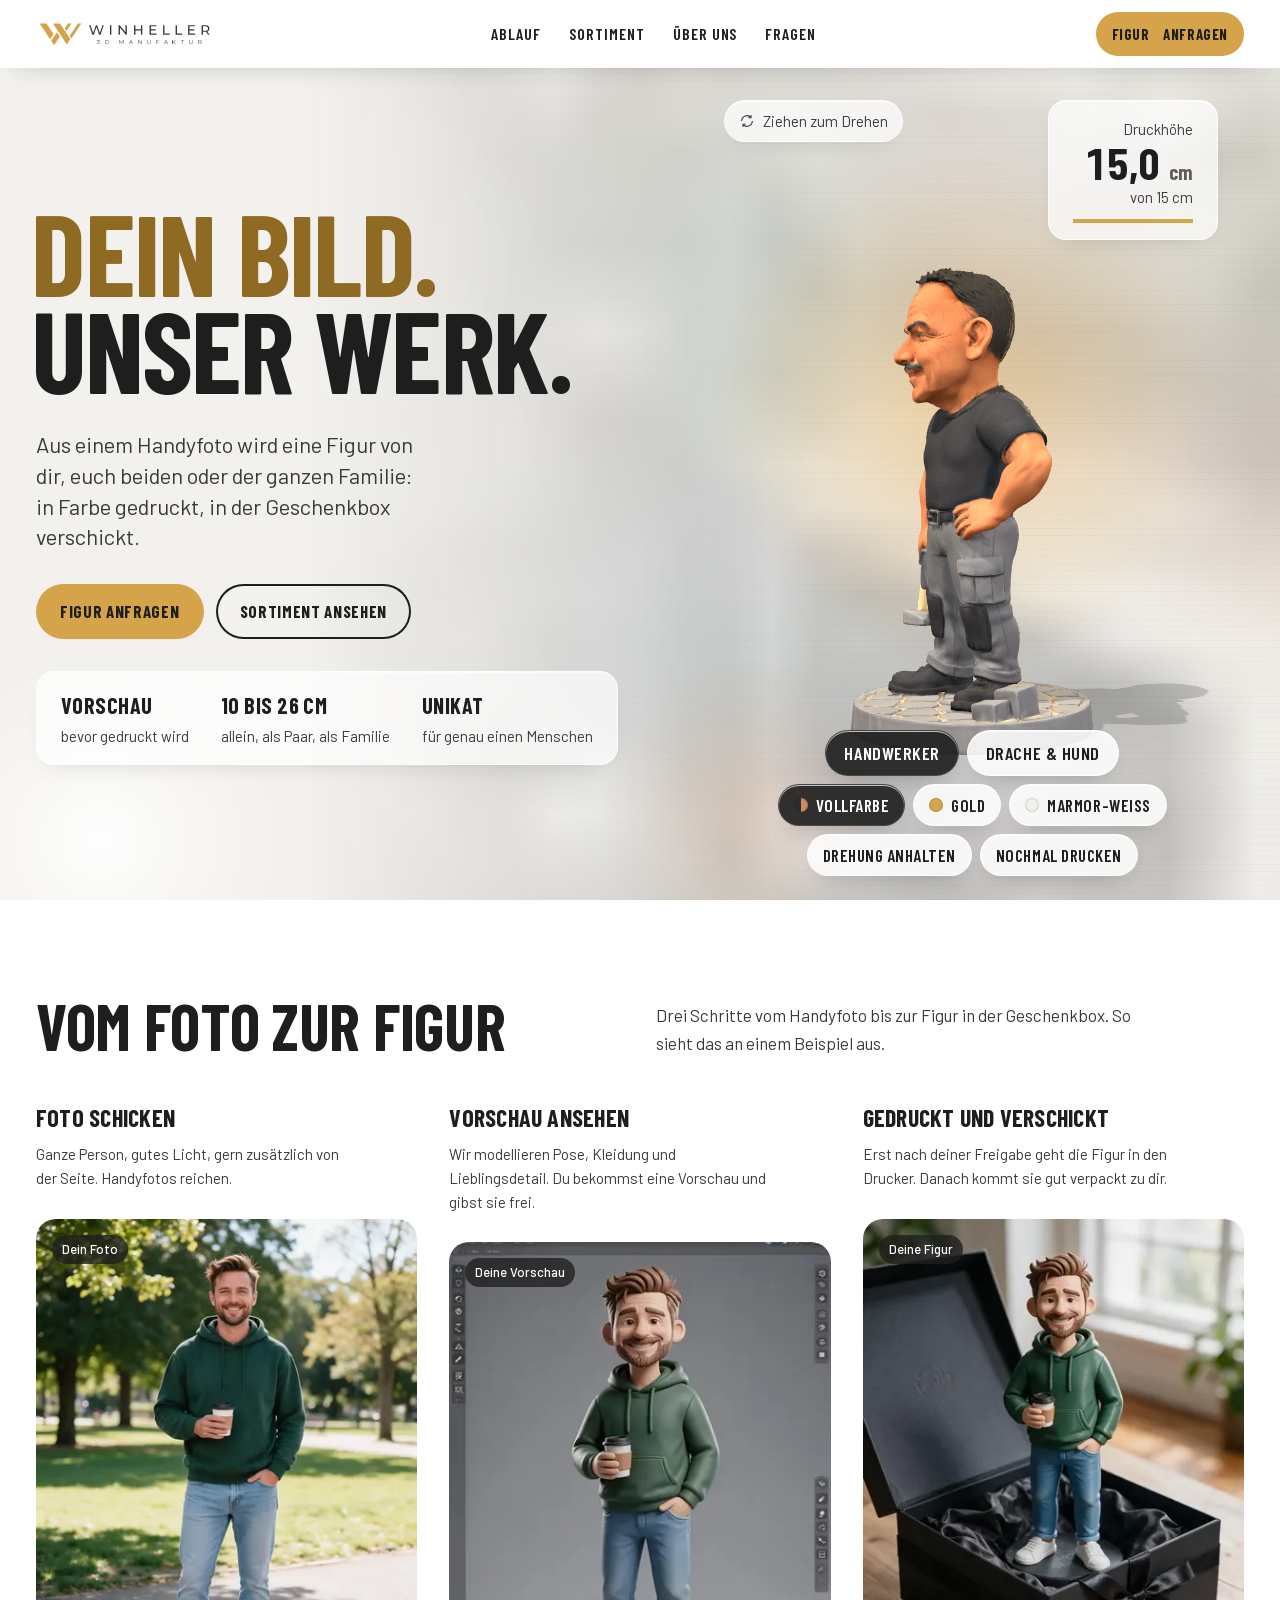
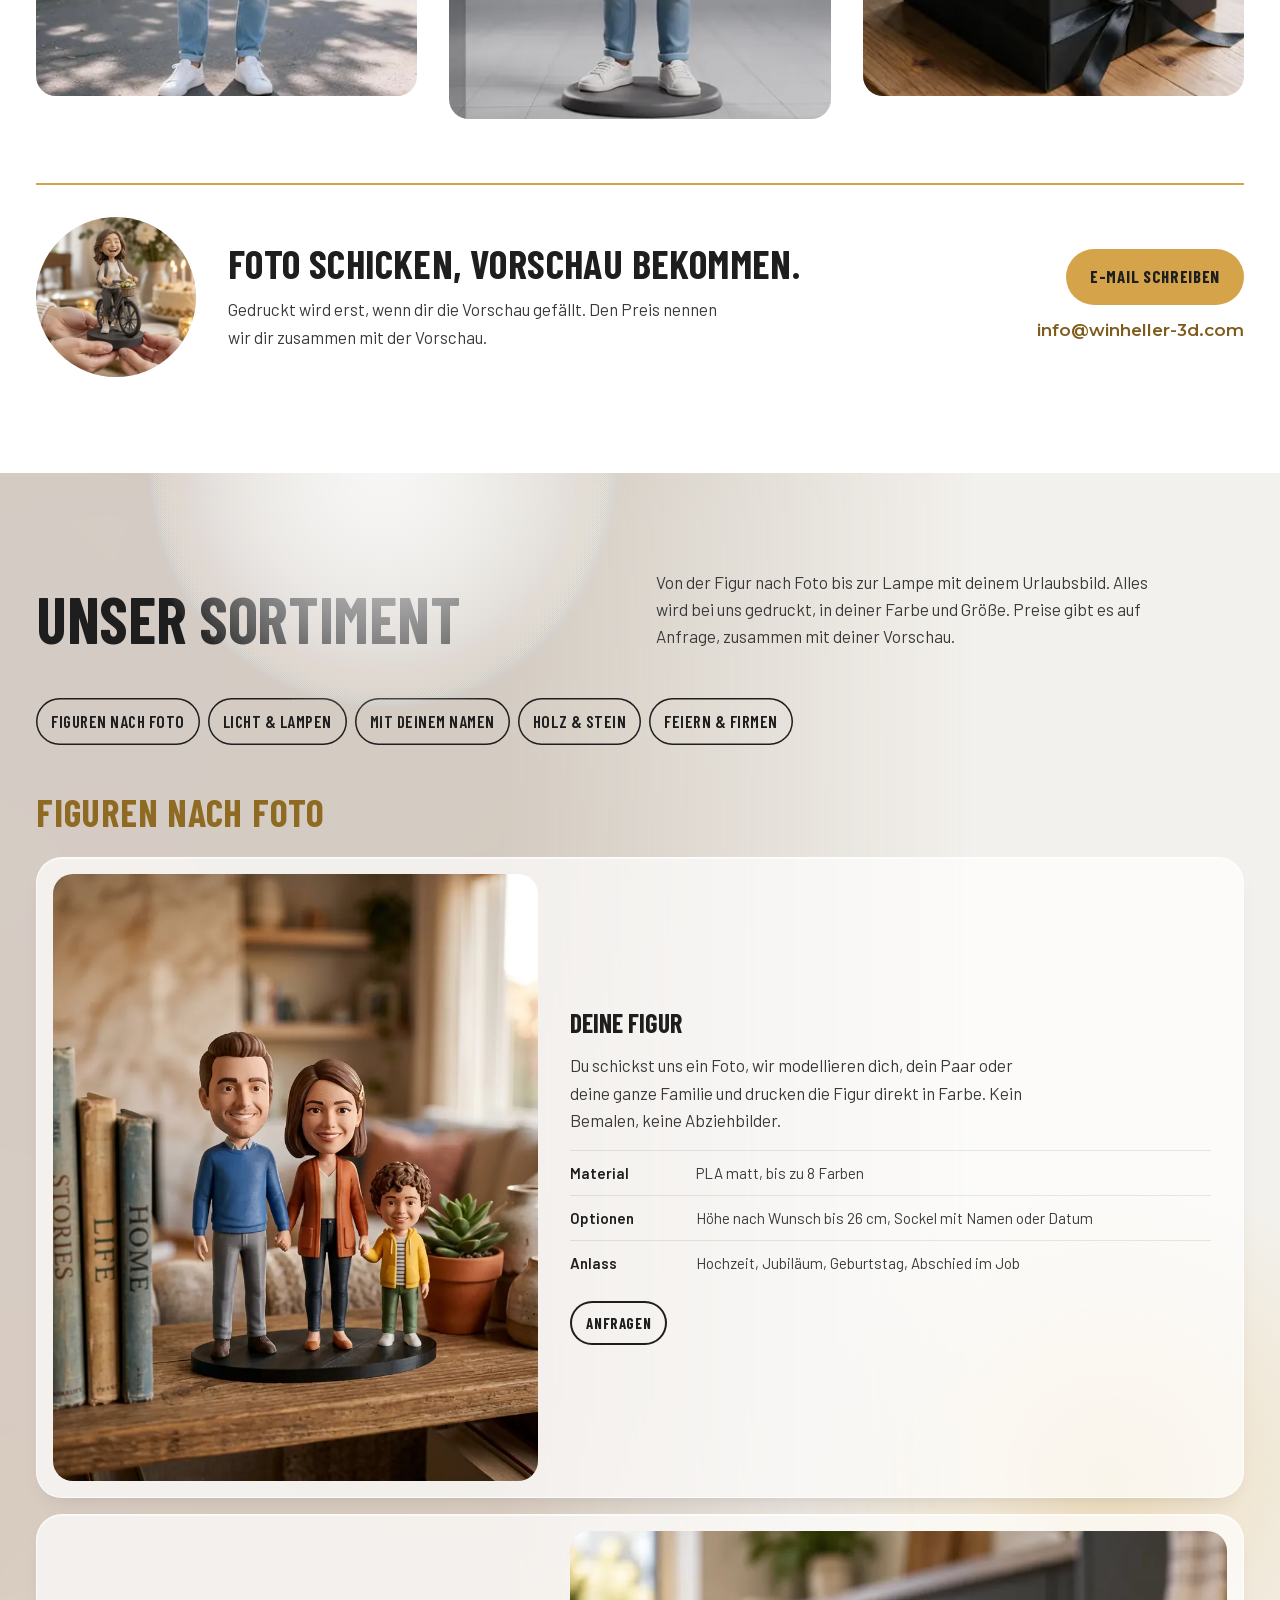
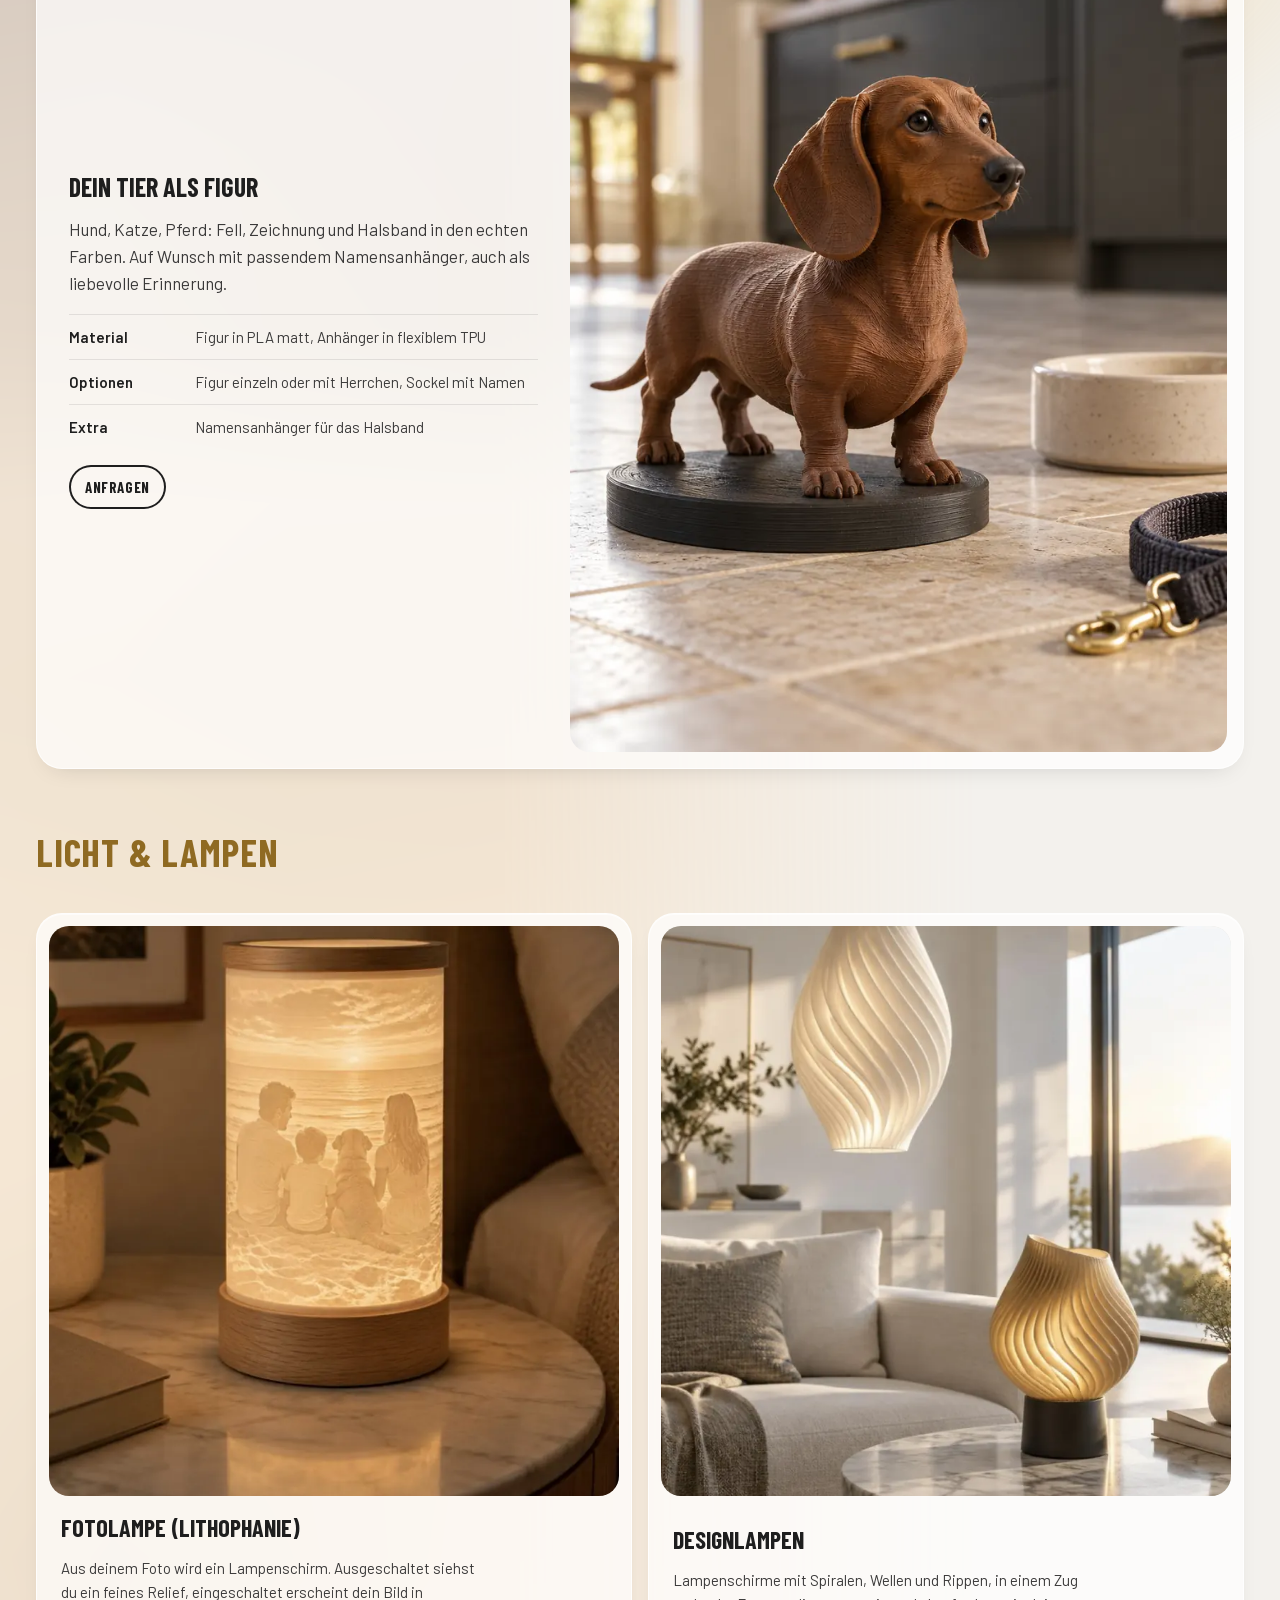
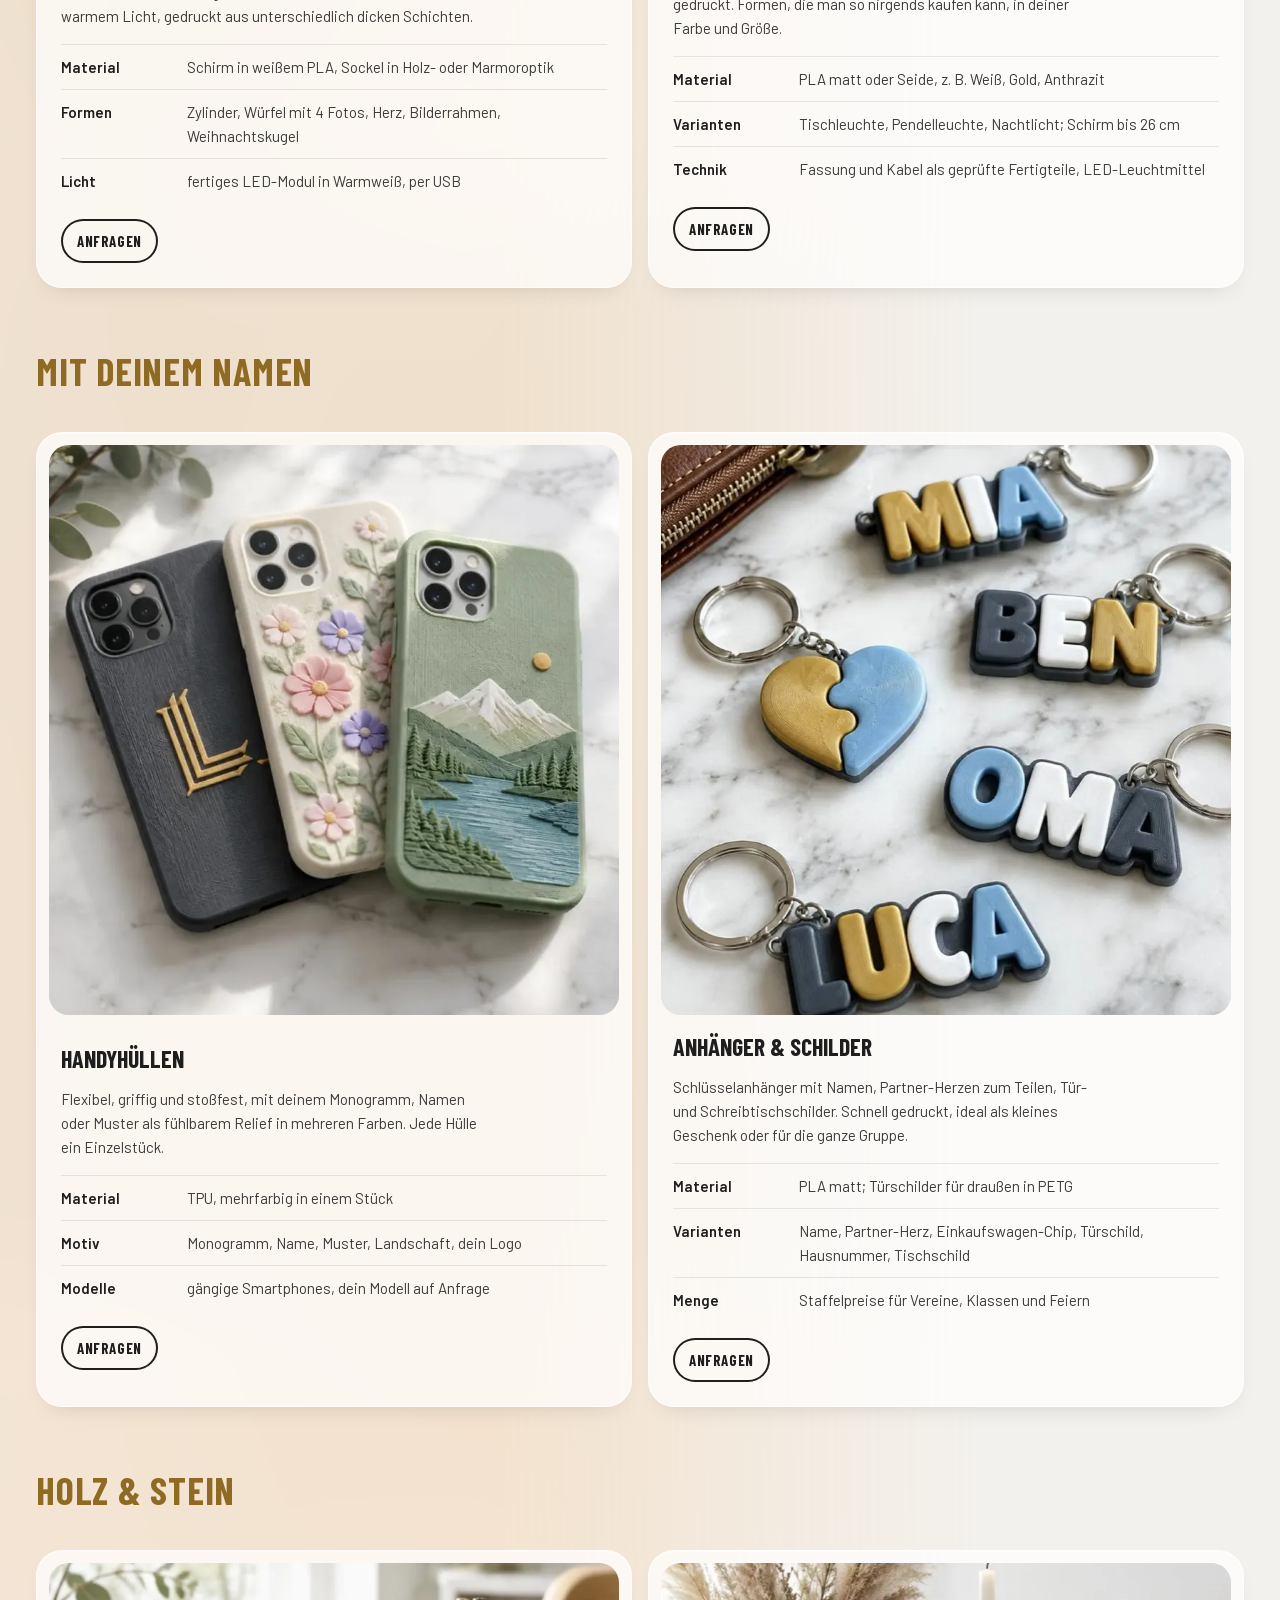
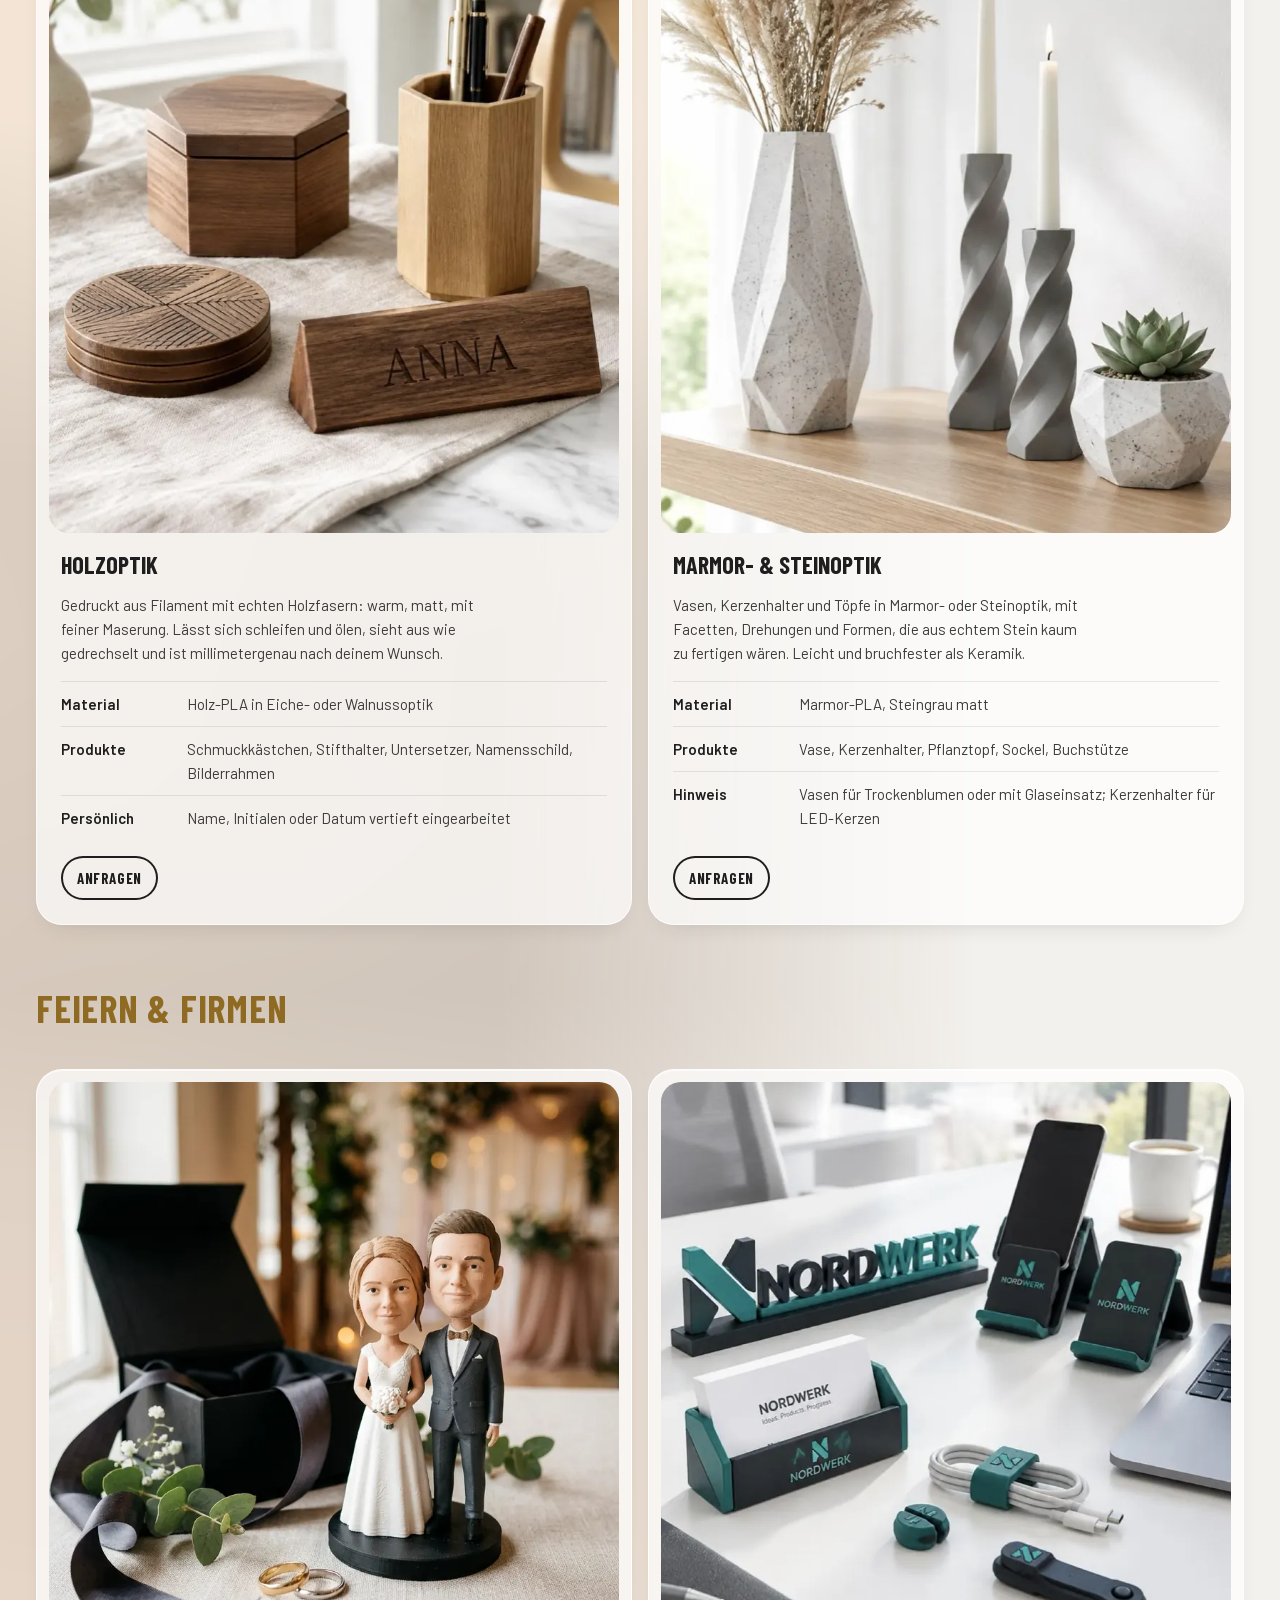
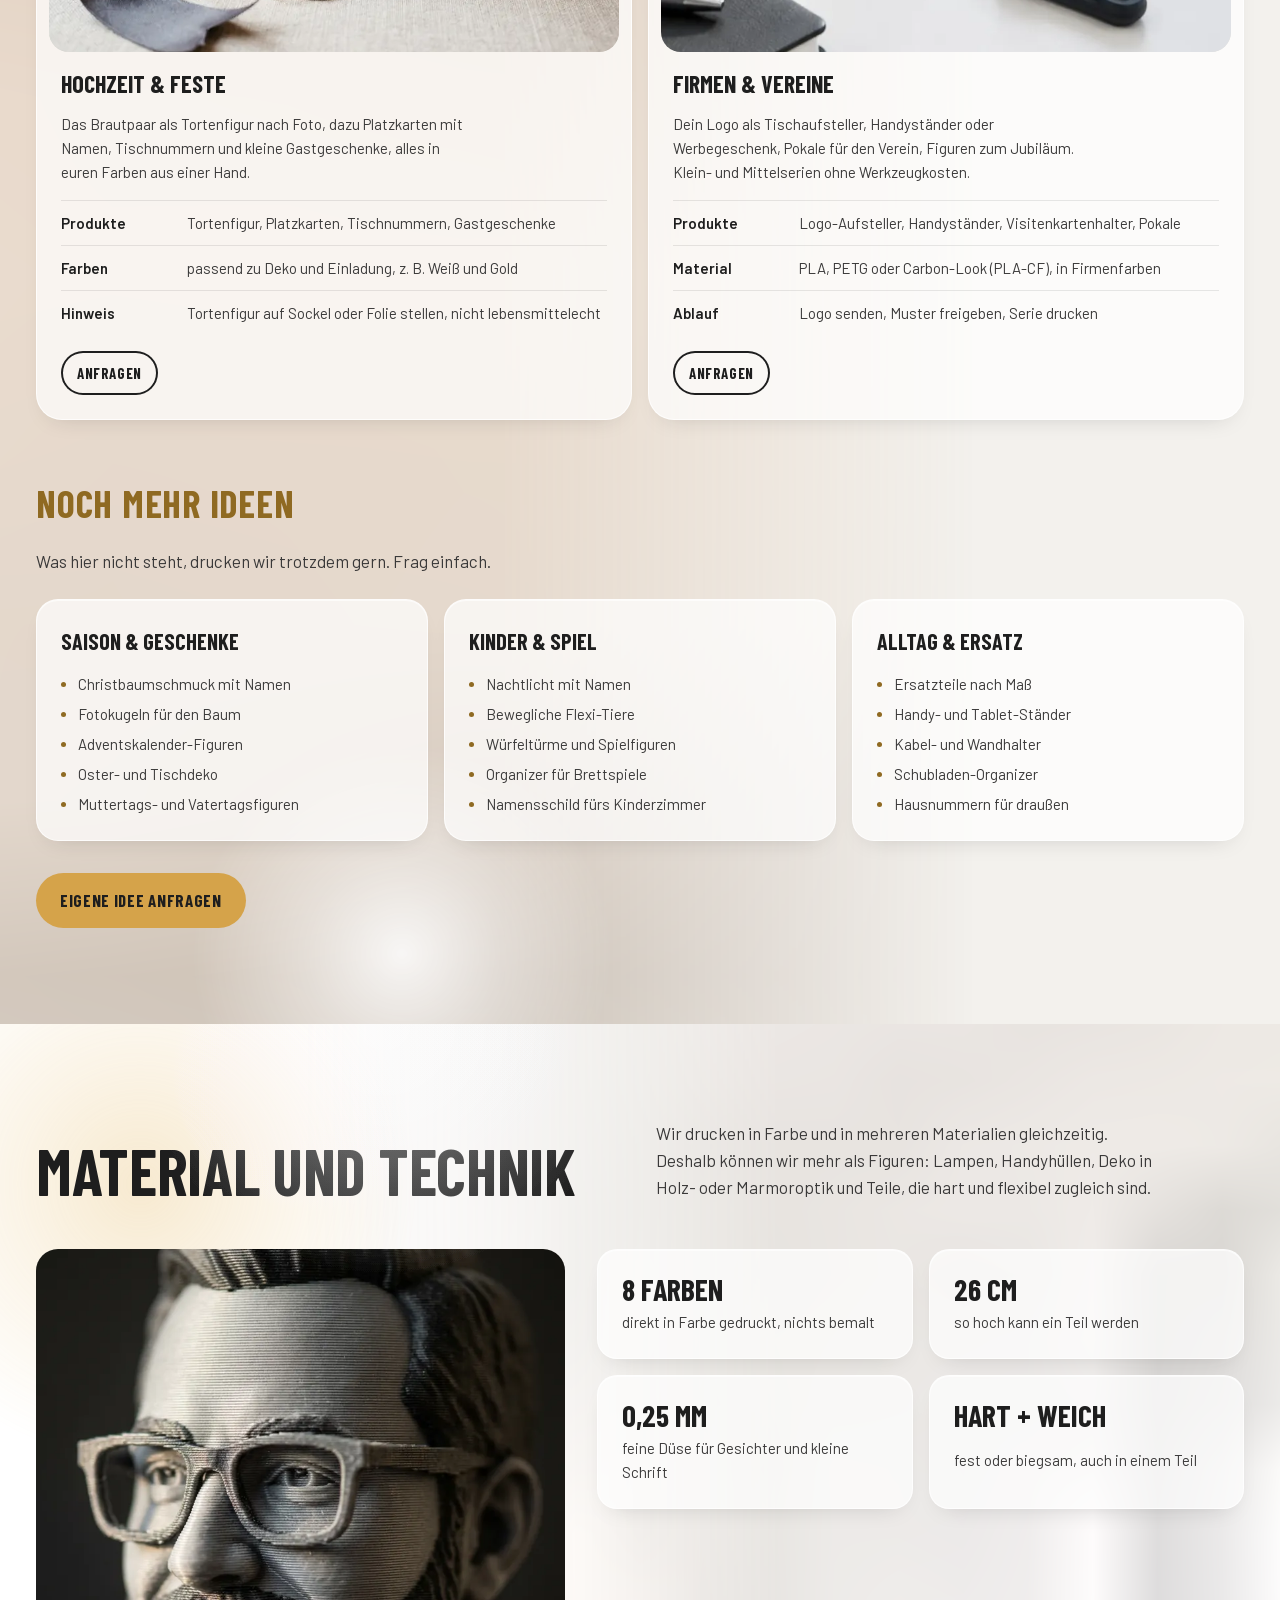
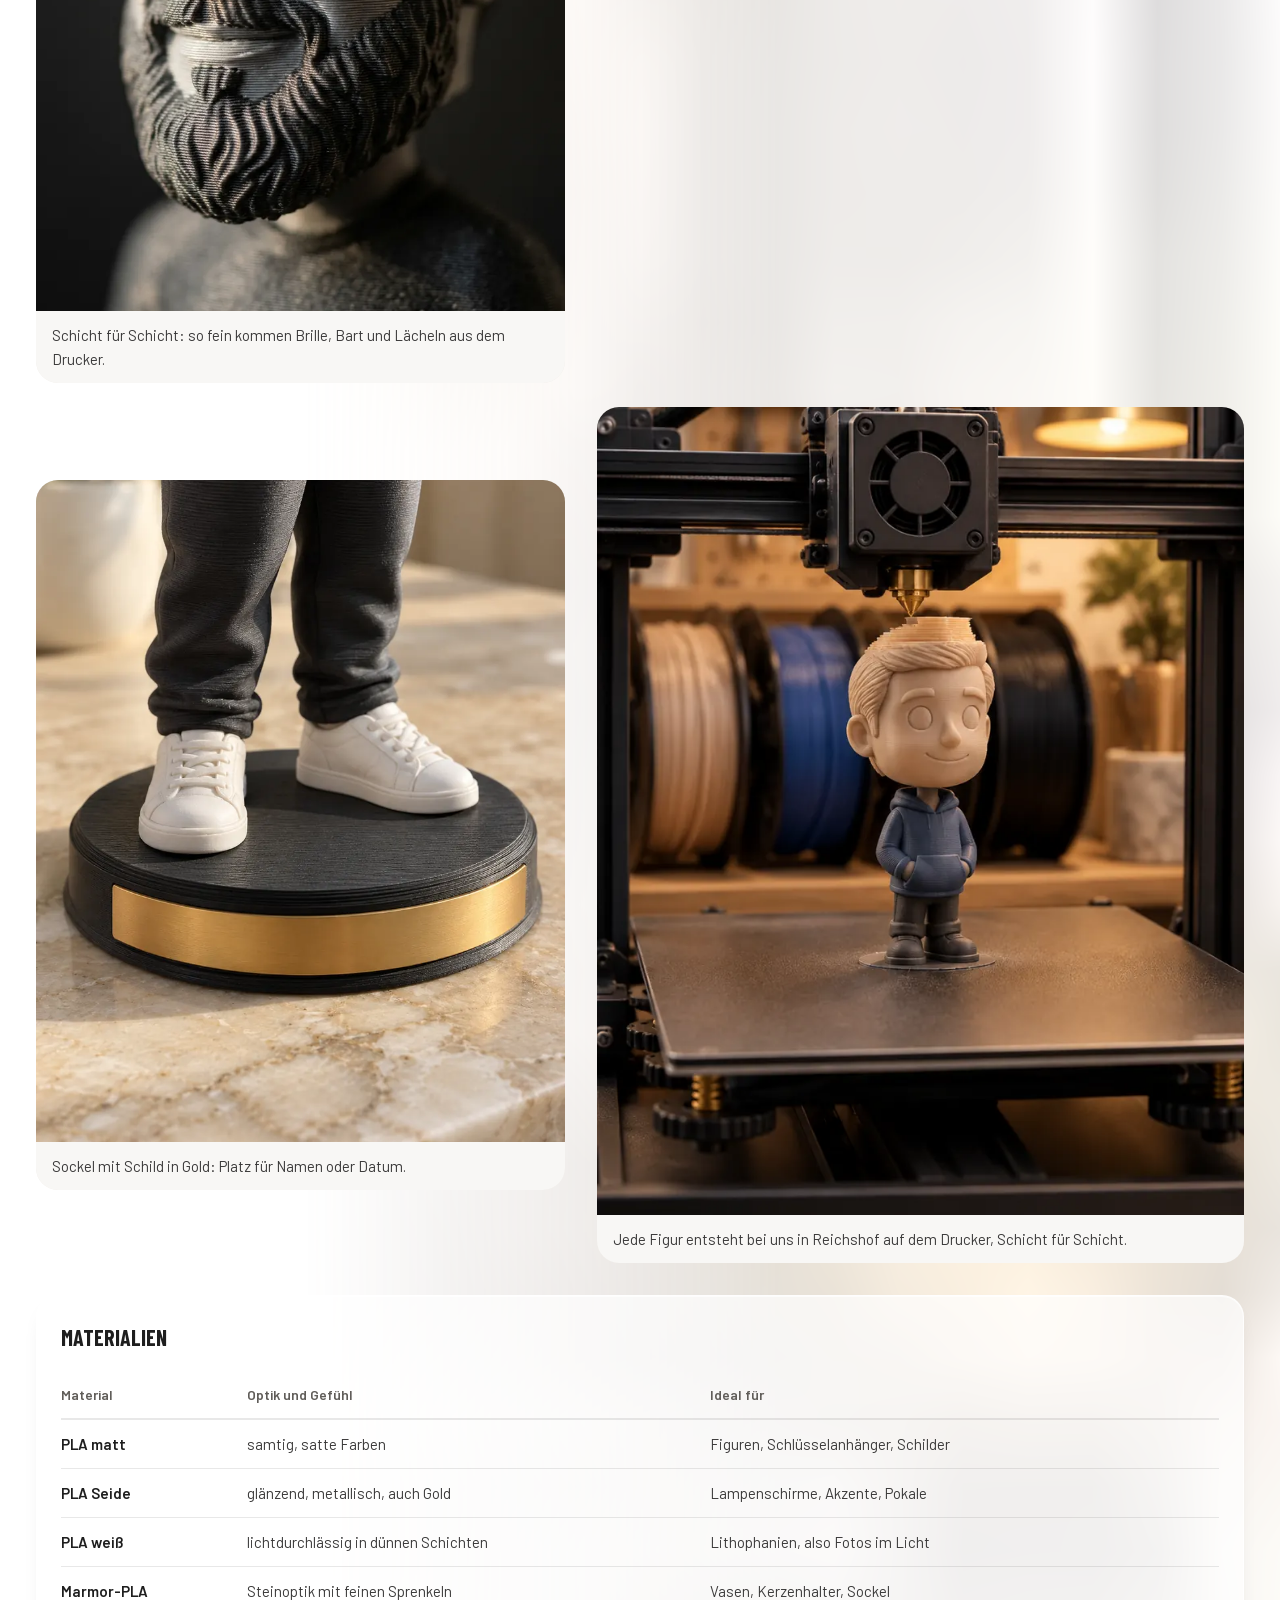
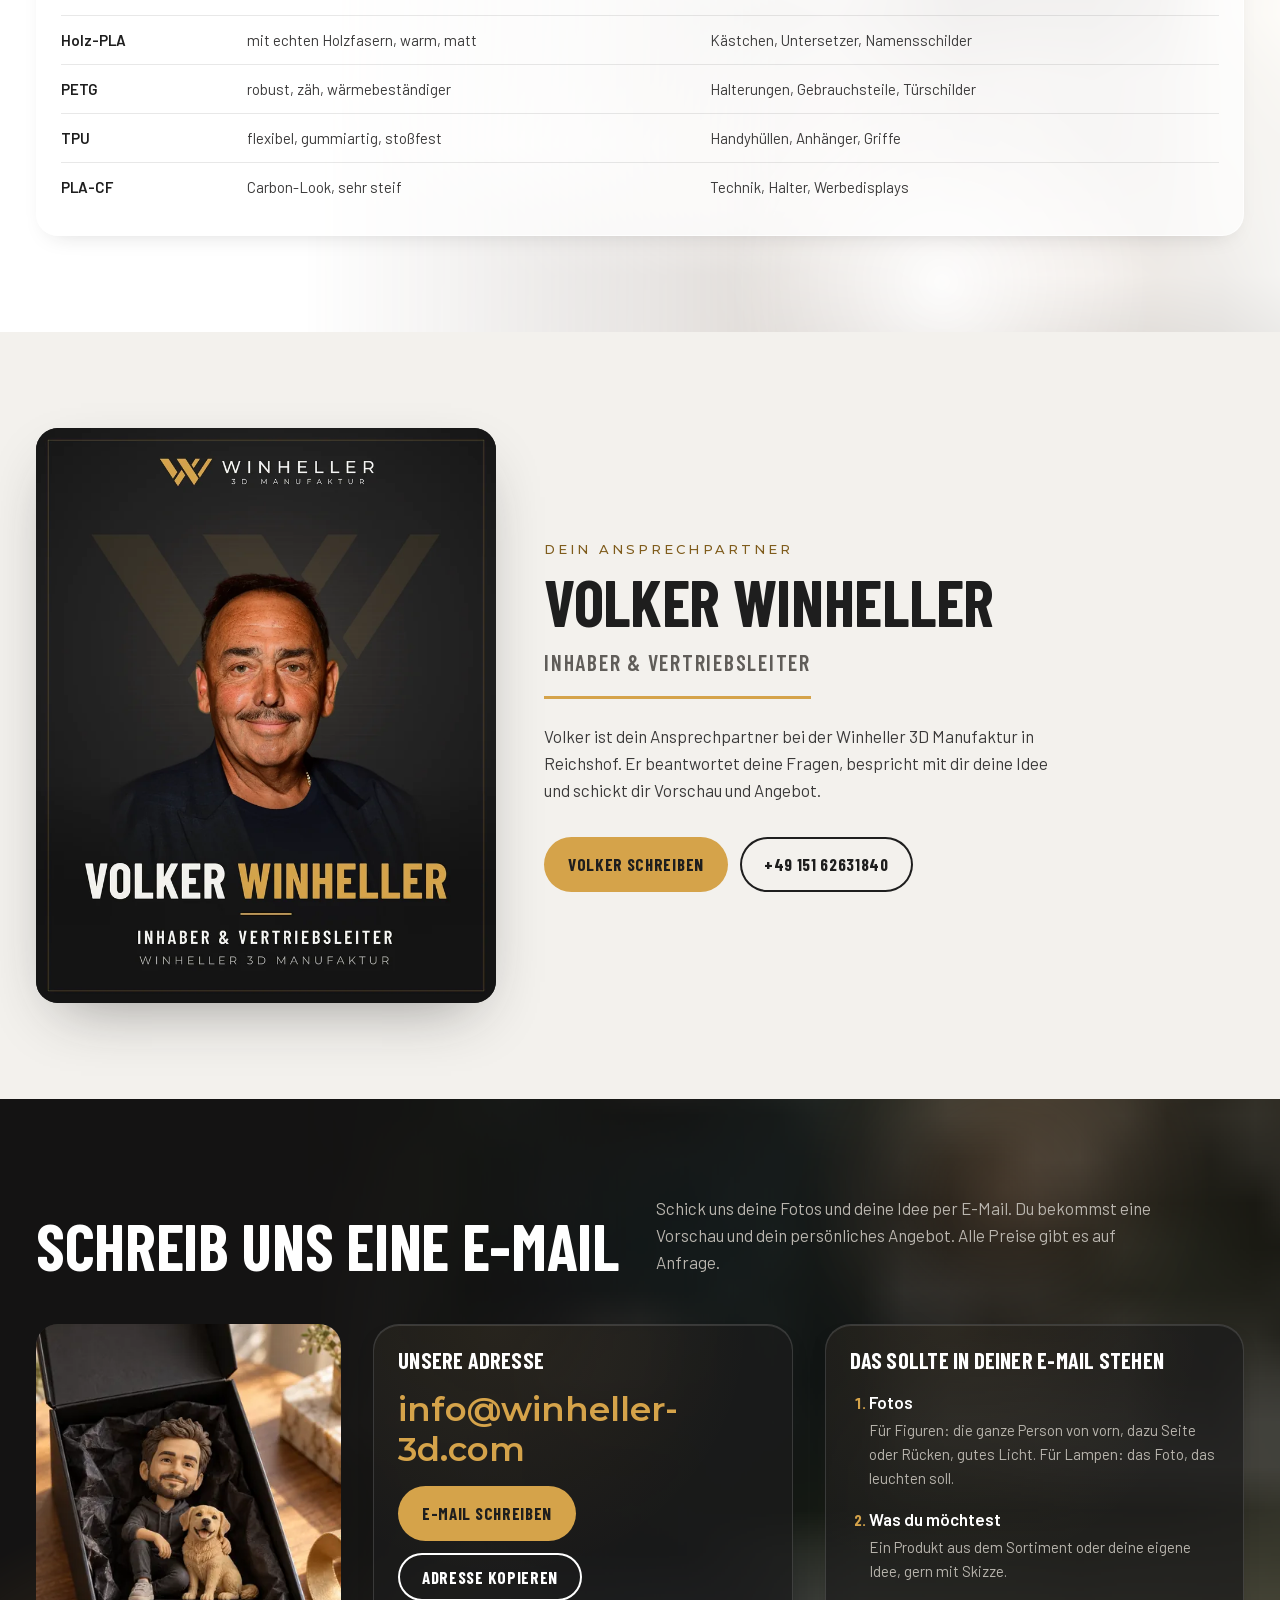
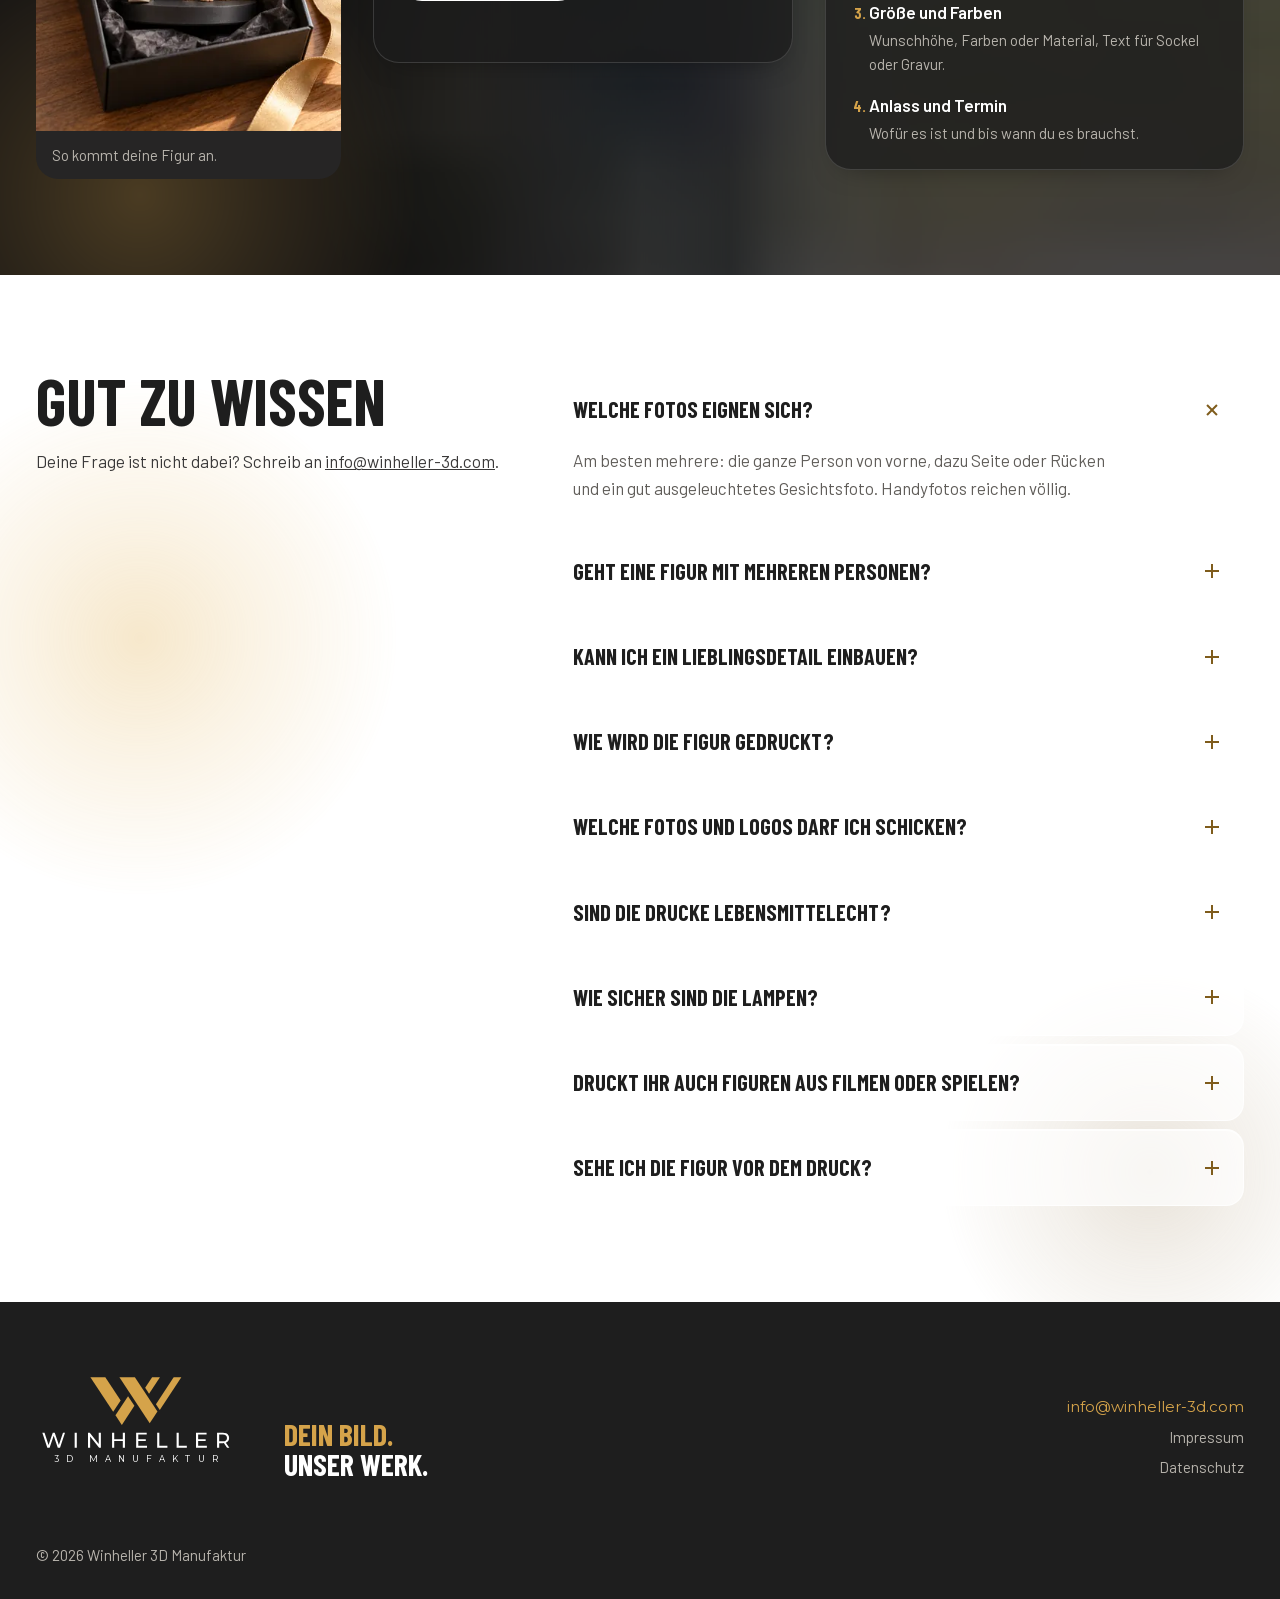
==== commit 5d0717b3: "Menü: Link „Über uns“ auch in der Desktop-Navigation Co-Authored-By: Claude Opus 5.5 <noreply@anthro" ====
--- a/index.html
+++ b/index.html
@@ -101,7 +101,7 @@
   <div class="wrap nav__in">
     <a href="#top" aria-label="Winheller 3D Manufaktur, zum Anfang" translate="no"><svg class="lg nav__logo" viewBox="0 0 969 180" role="img" aria-label="Winheller 3D Manufaktur"><use href="#lg-quer"/></svg></a>
     <nav class="nav__links" aria-label="Hauptnavigation">
-      <a href="#ablauf">Ablauf</a><a href="#sortiment">Sortiment</a><a href="#fragen">Fragen</a>
+      <a href="#ablauf">Ablauf</a><a href="#sortiment">Sortiment</a><a href="#team">Über uns</a><a href="#fragen">Fragen</a>
     </nav>
     <a class="btn btn--s" href="#anfrage"><span class="btn__long">Figur&nbsp;</span>anfragen</a>
     <details class="menu" id="menu">
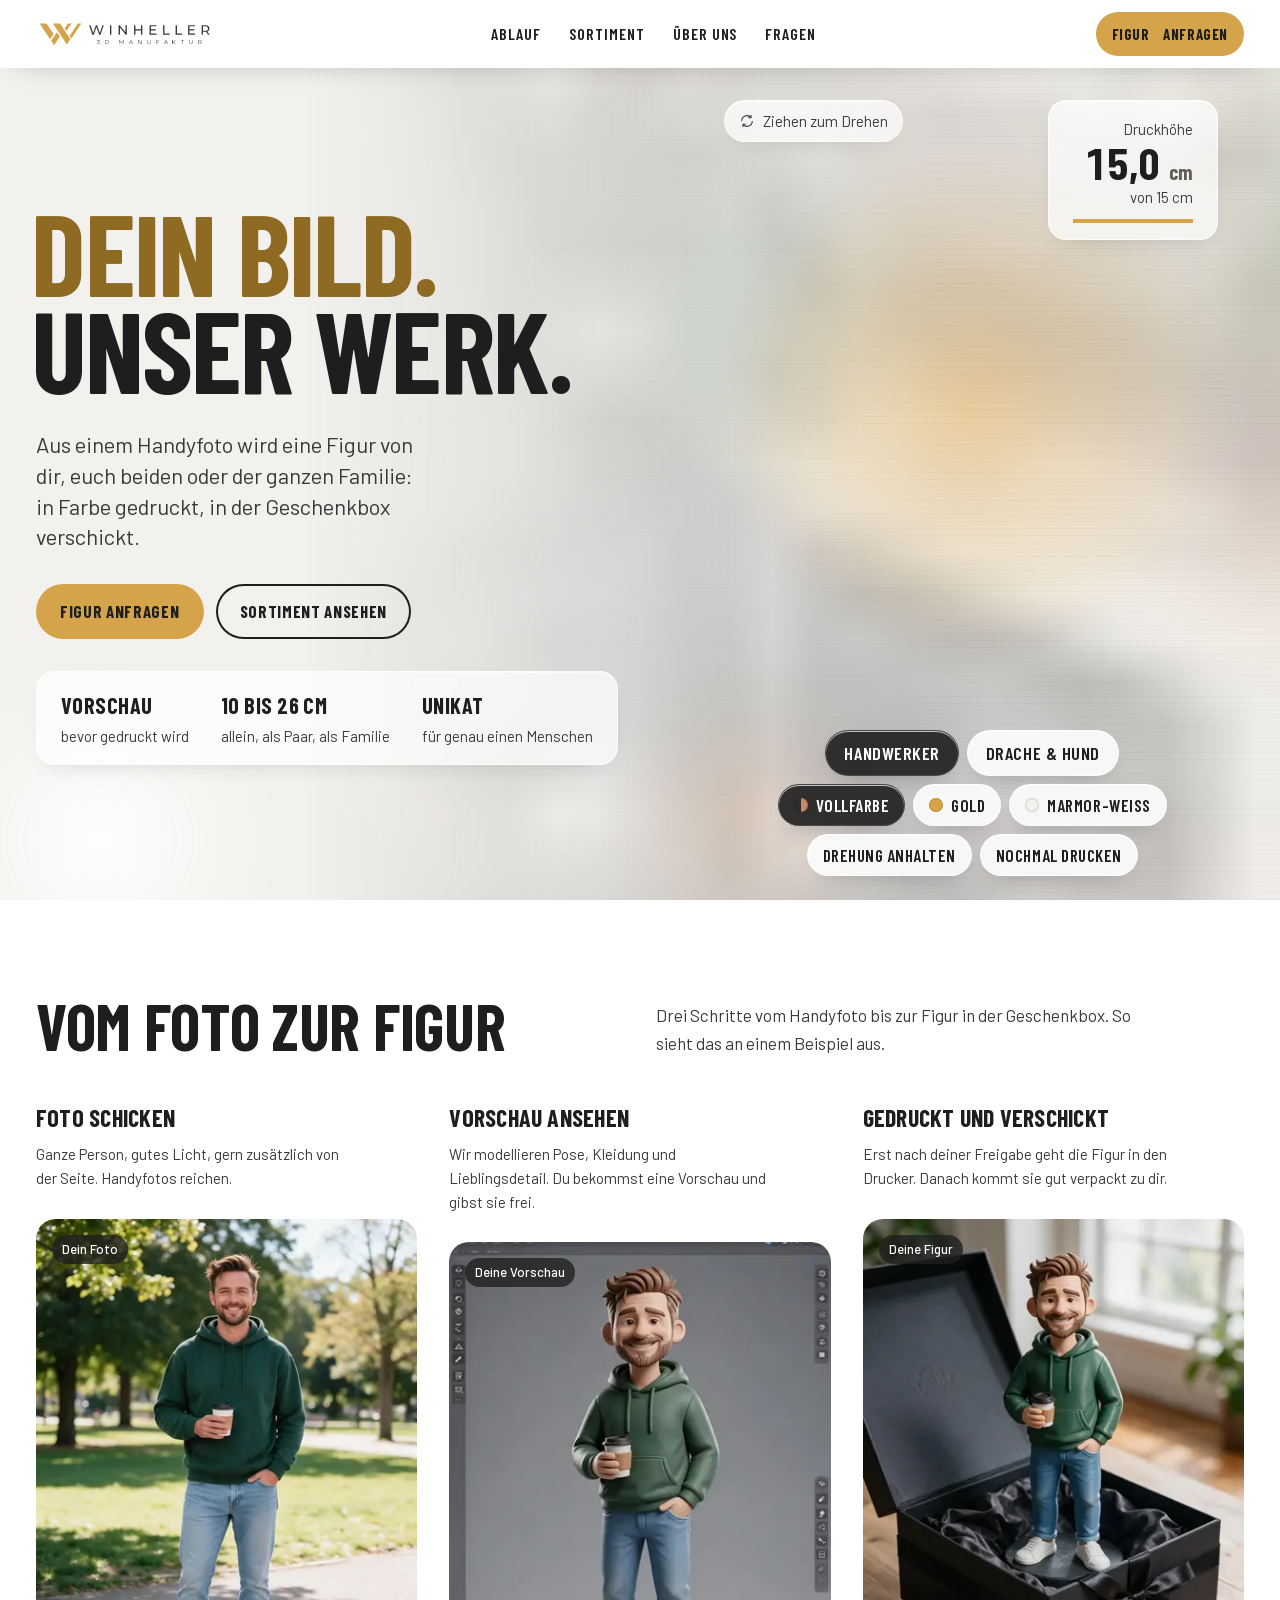
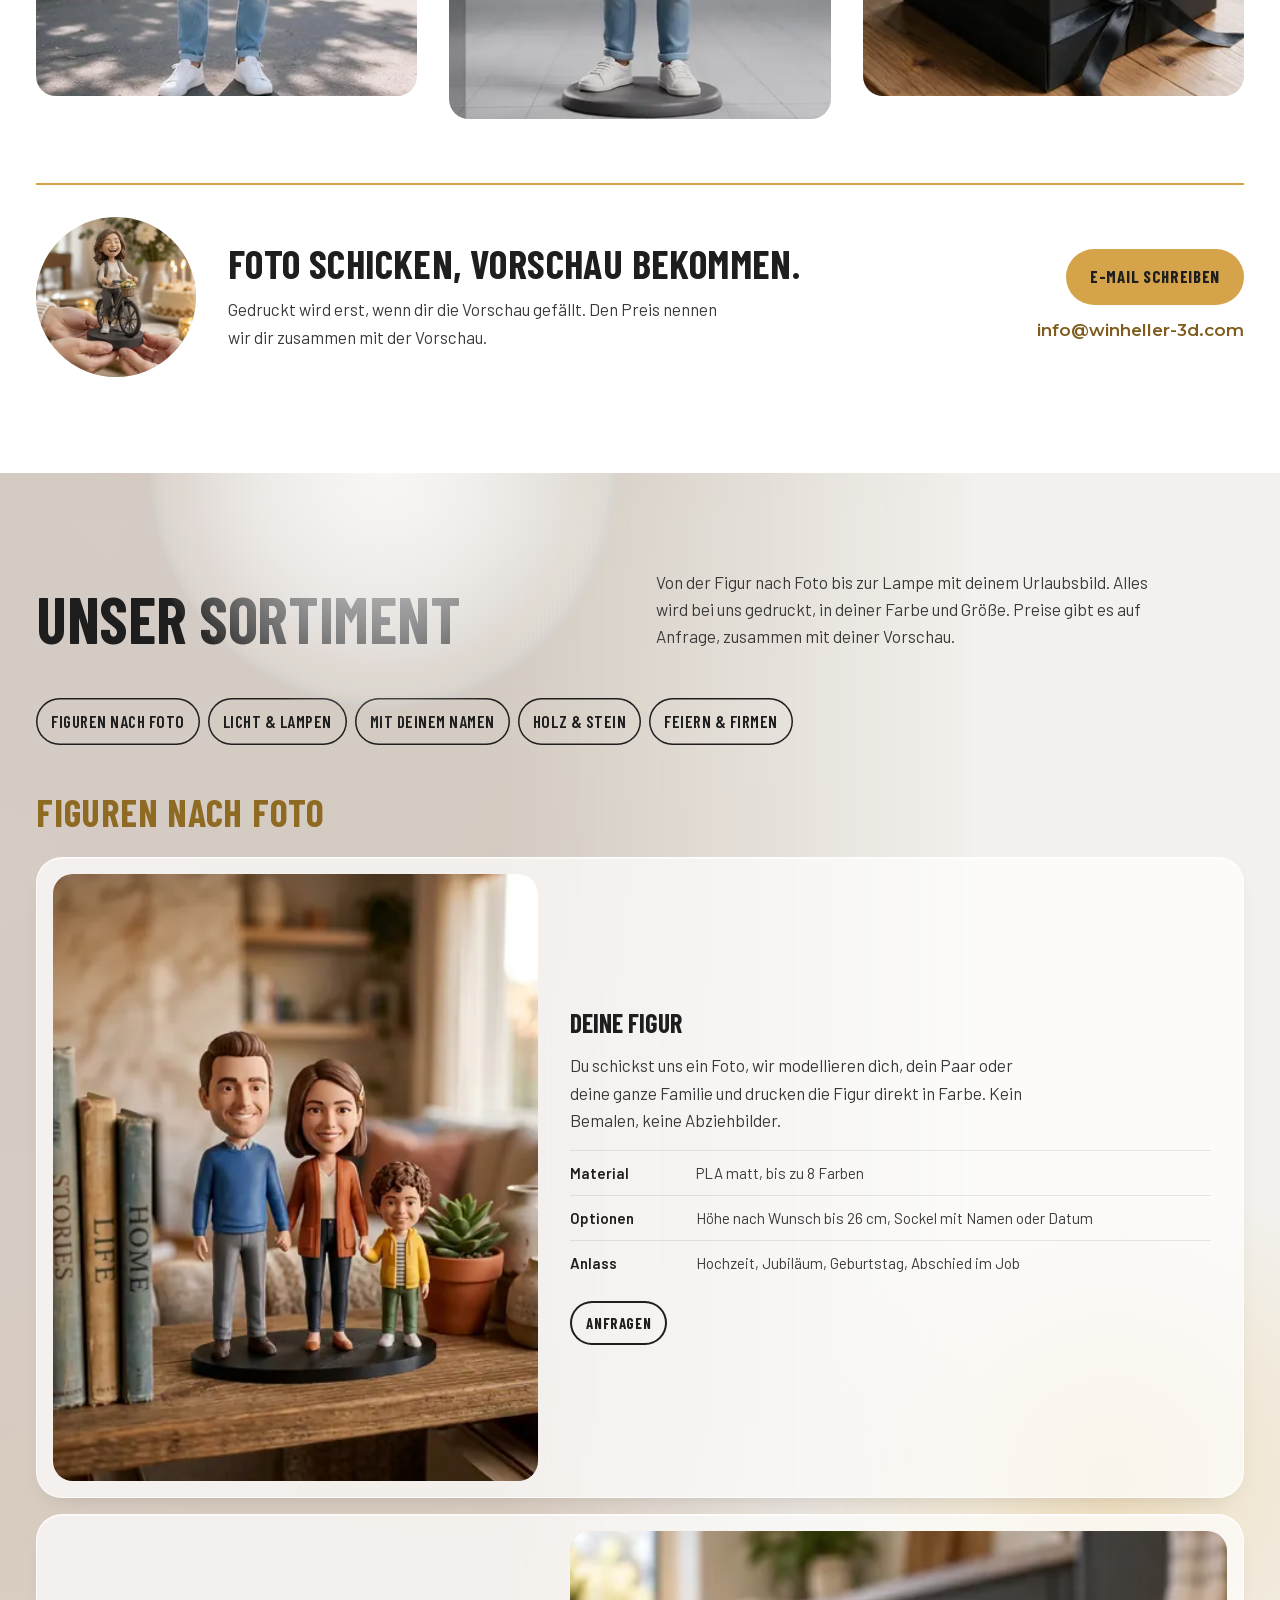
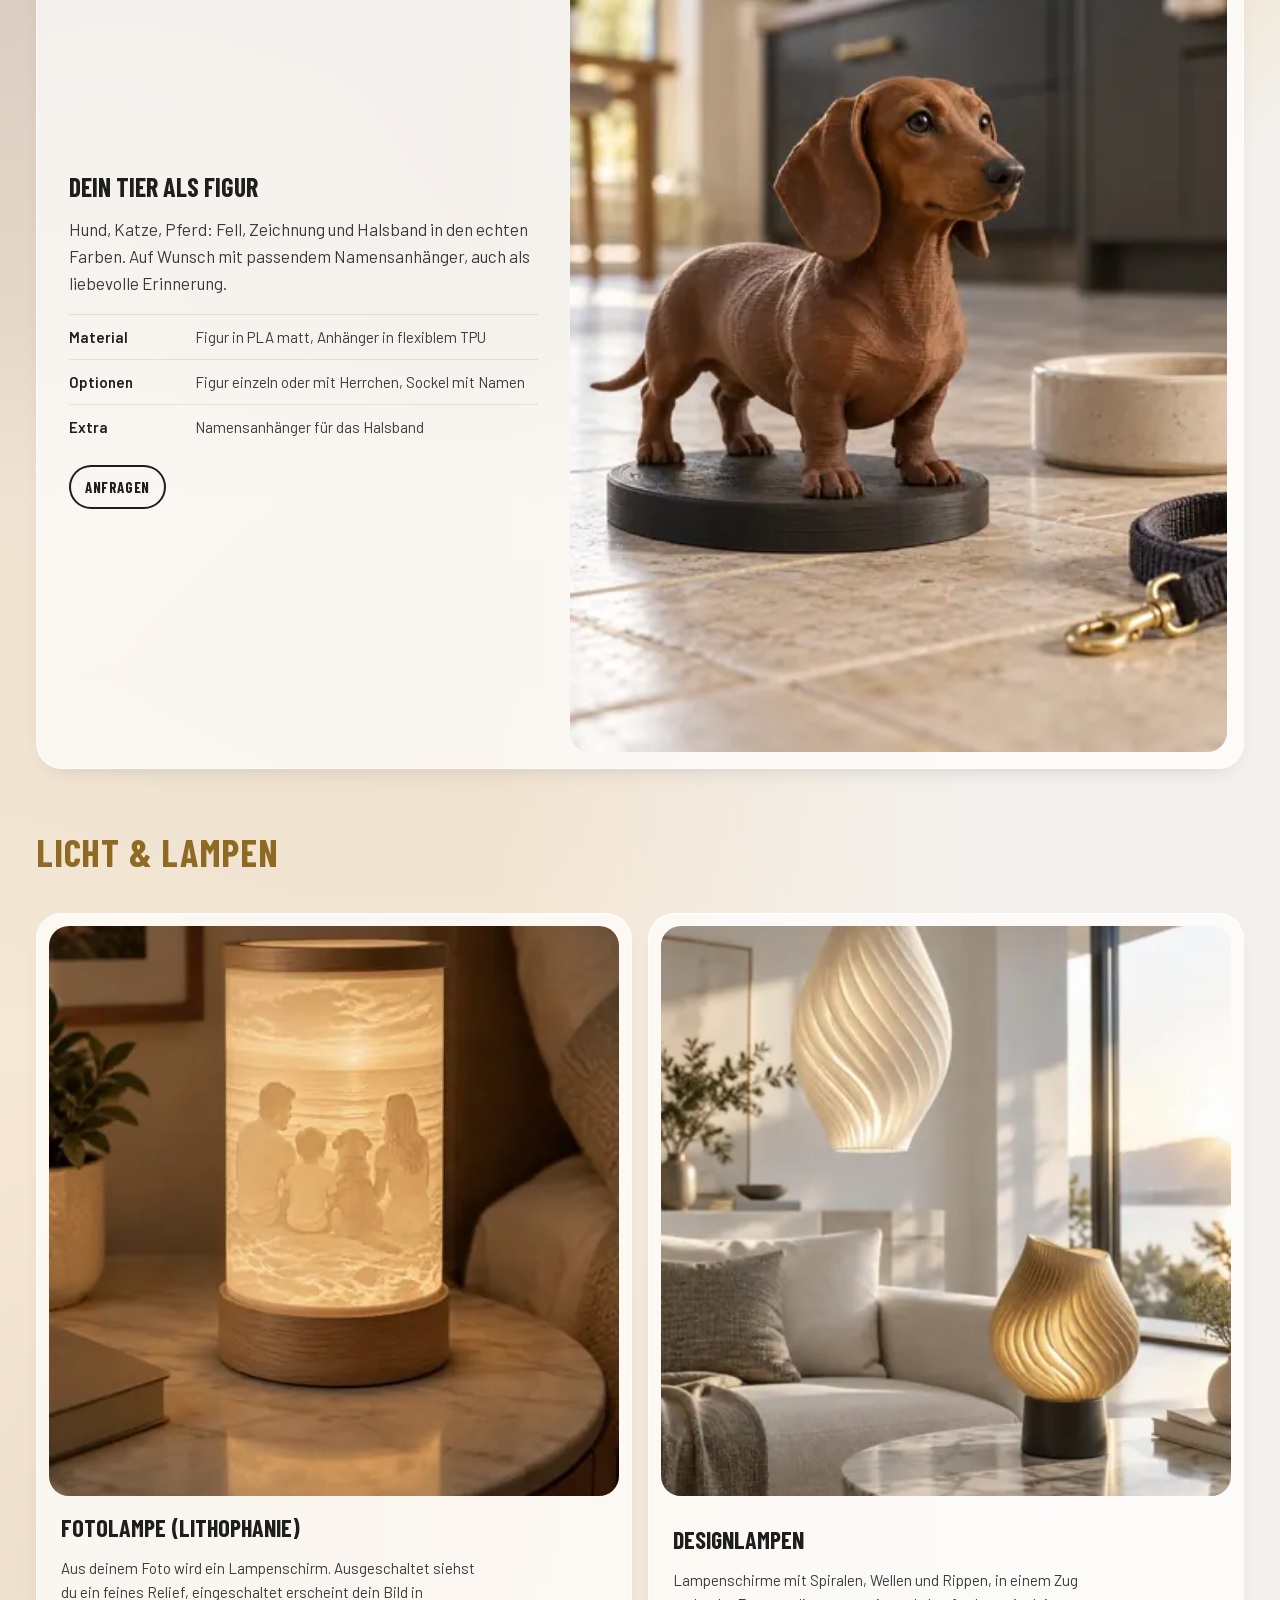
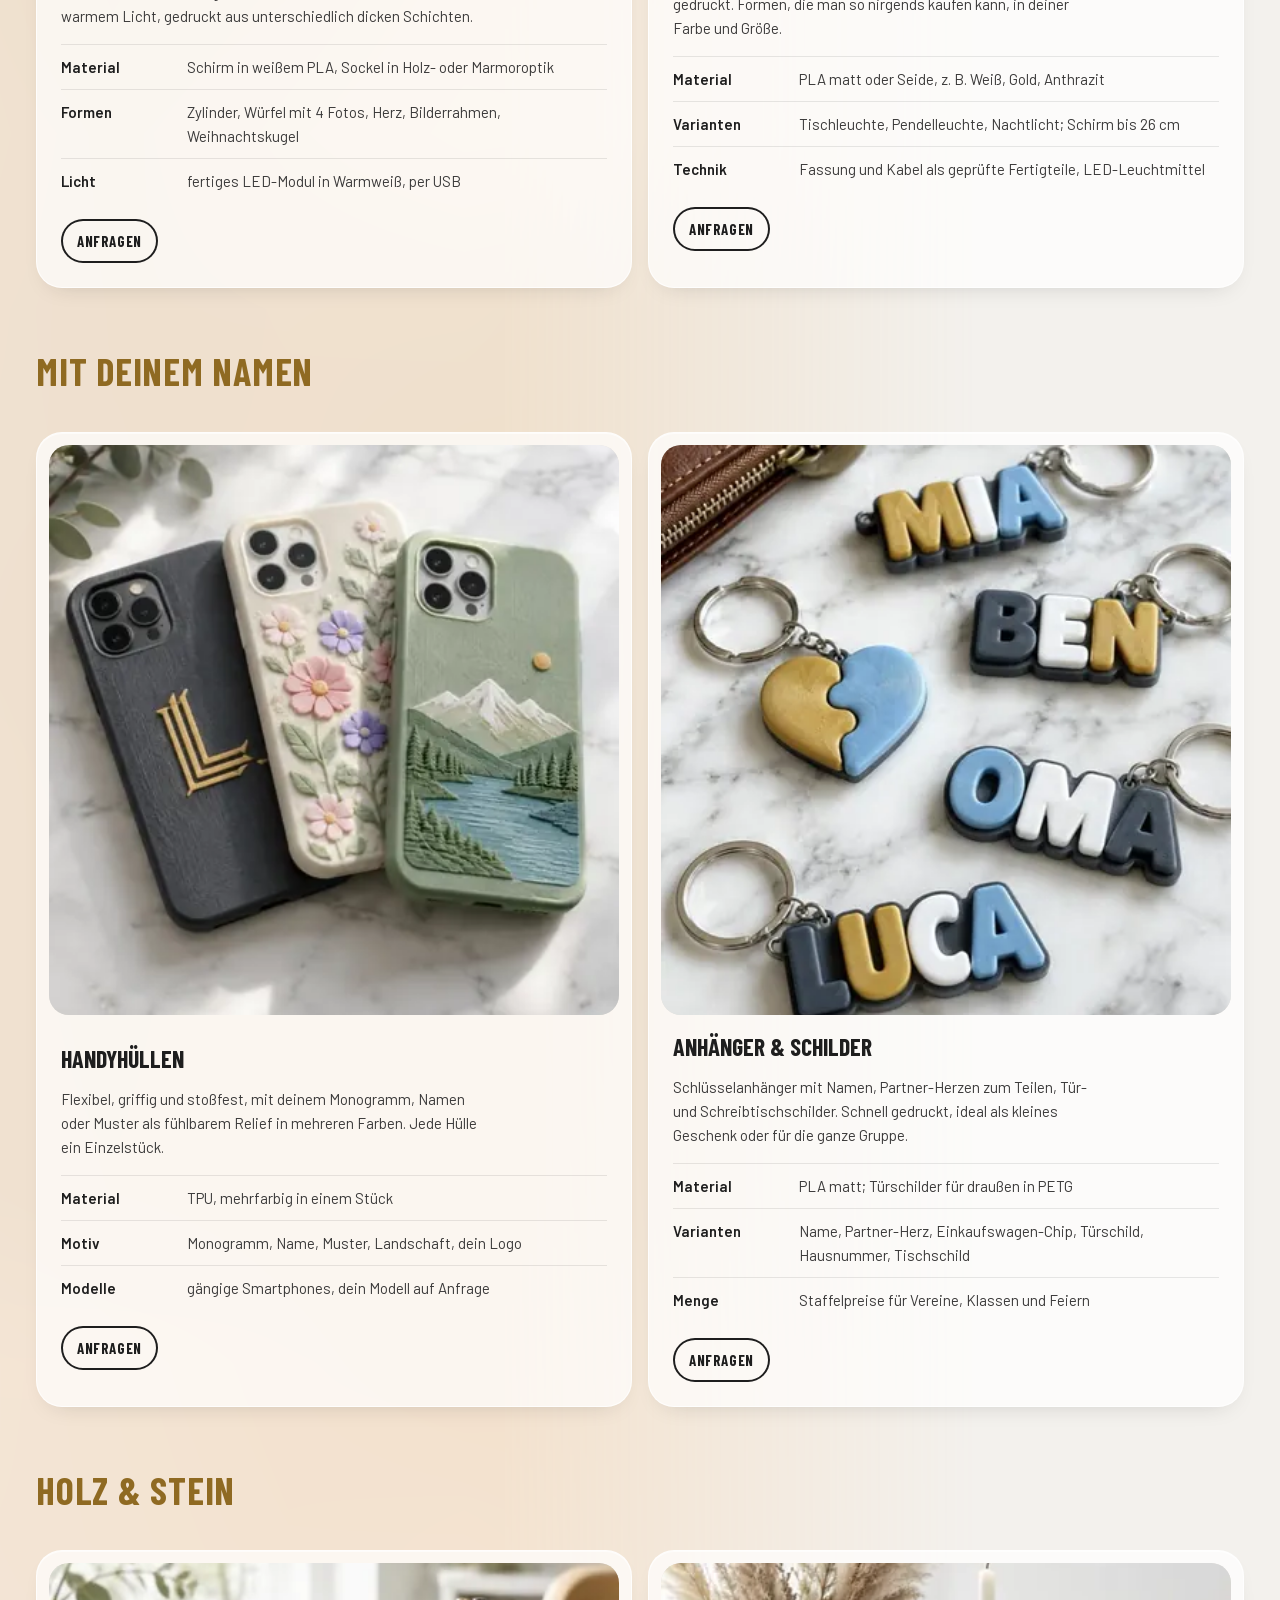
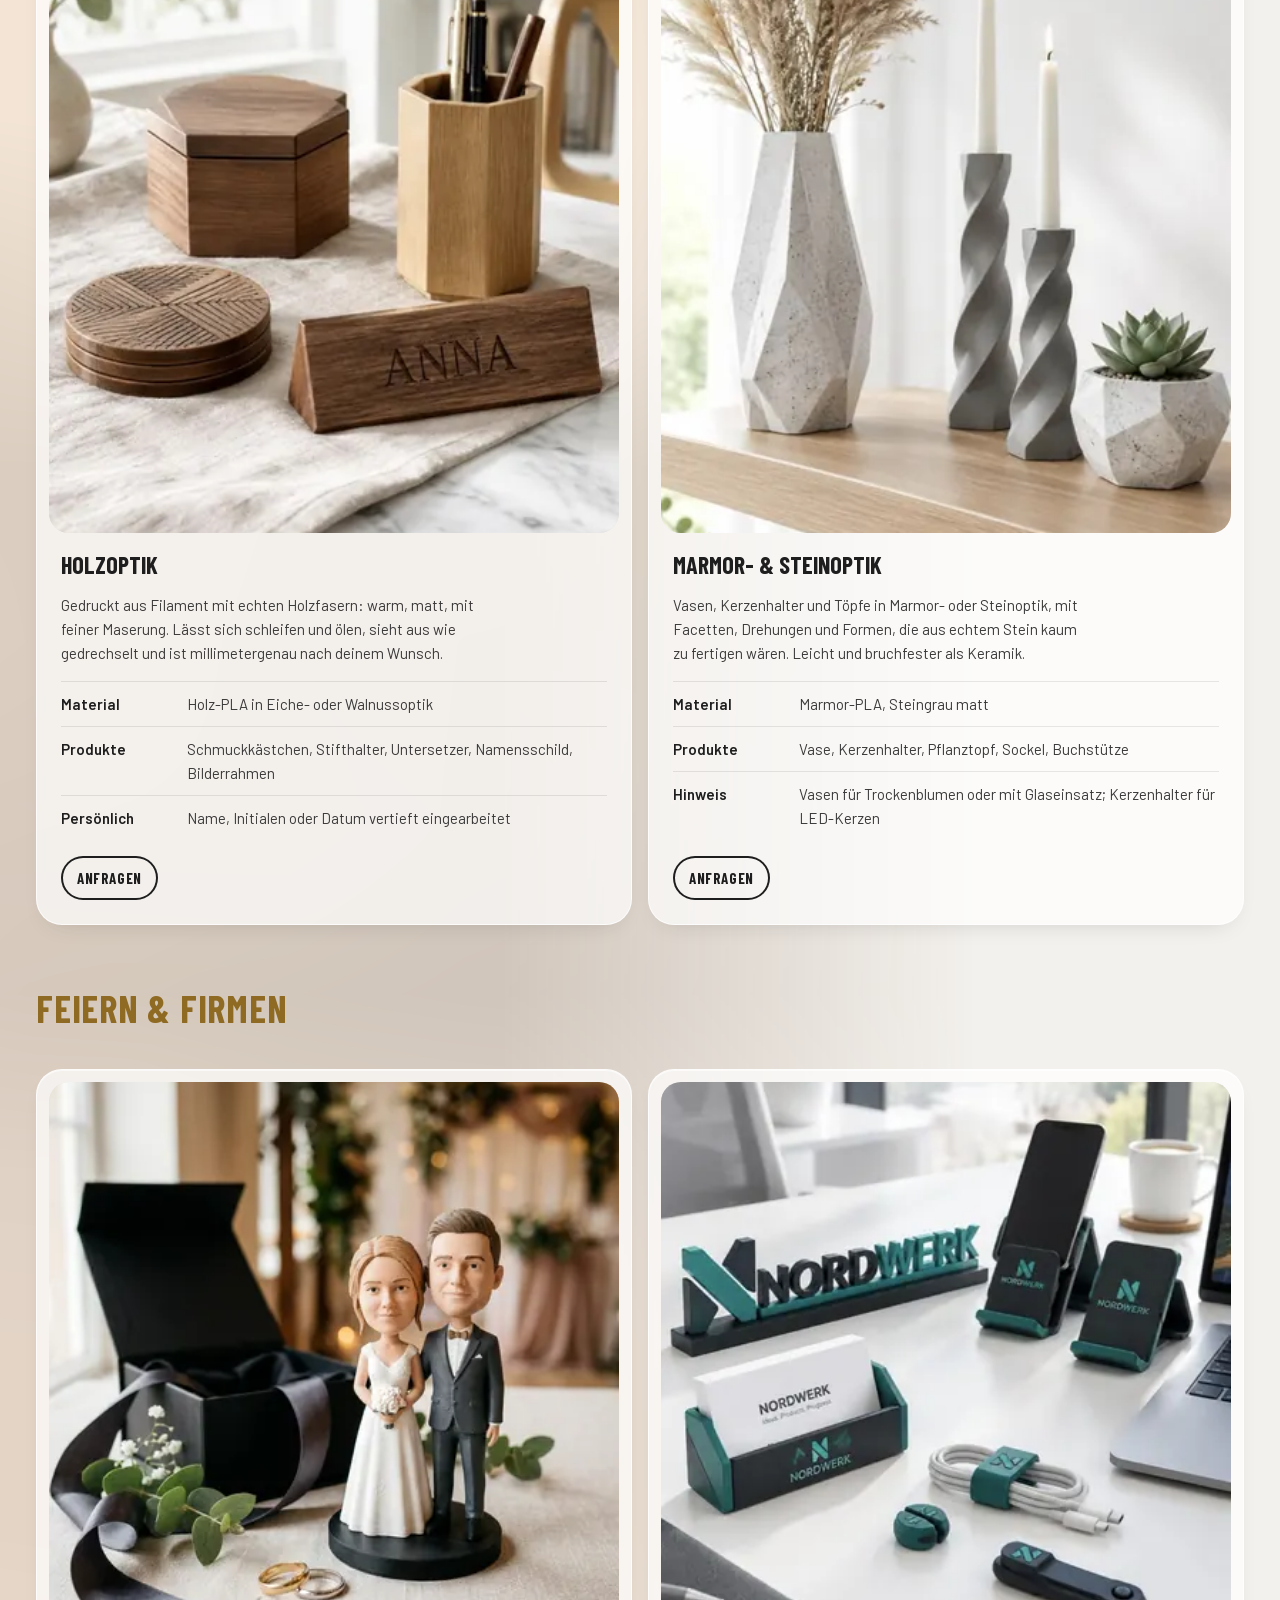
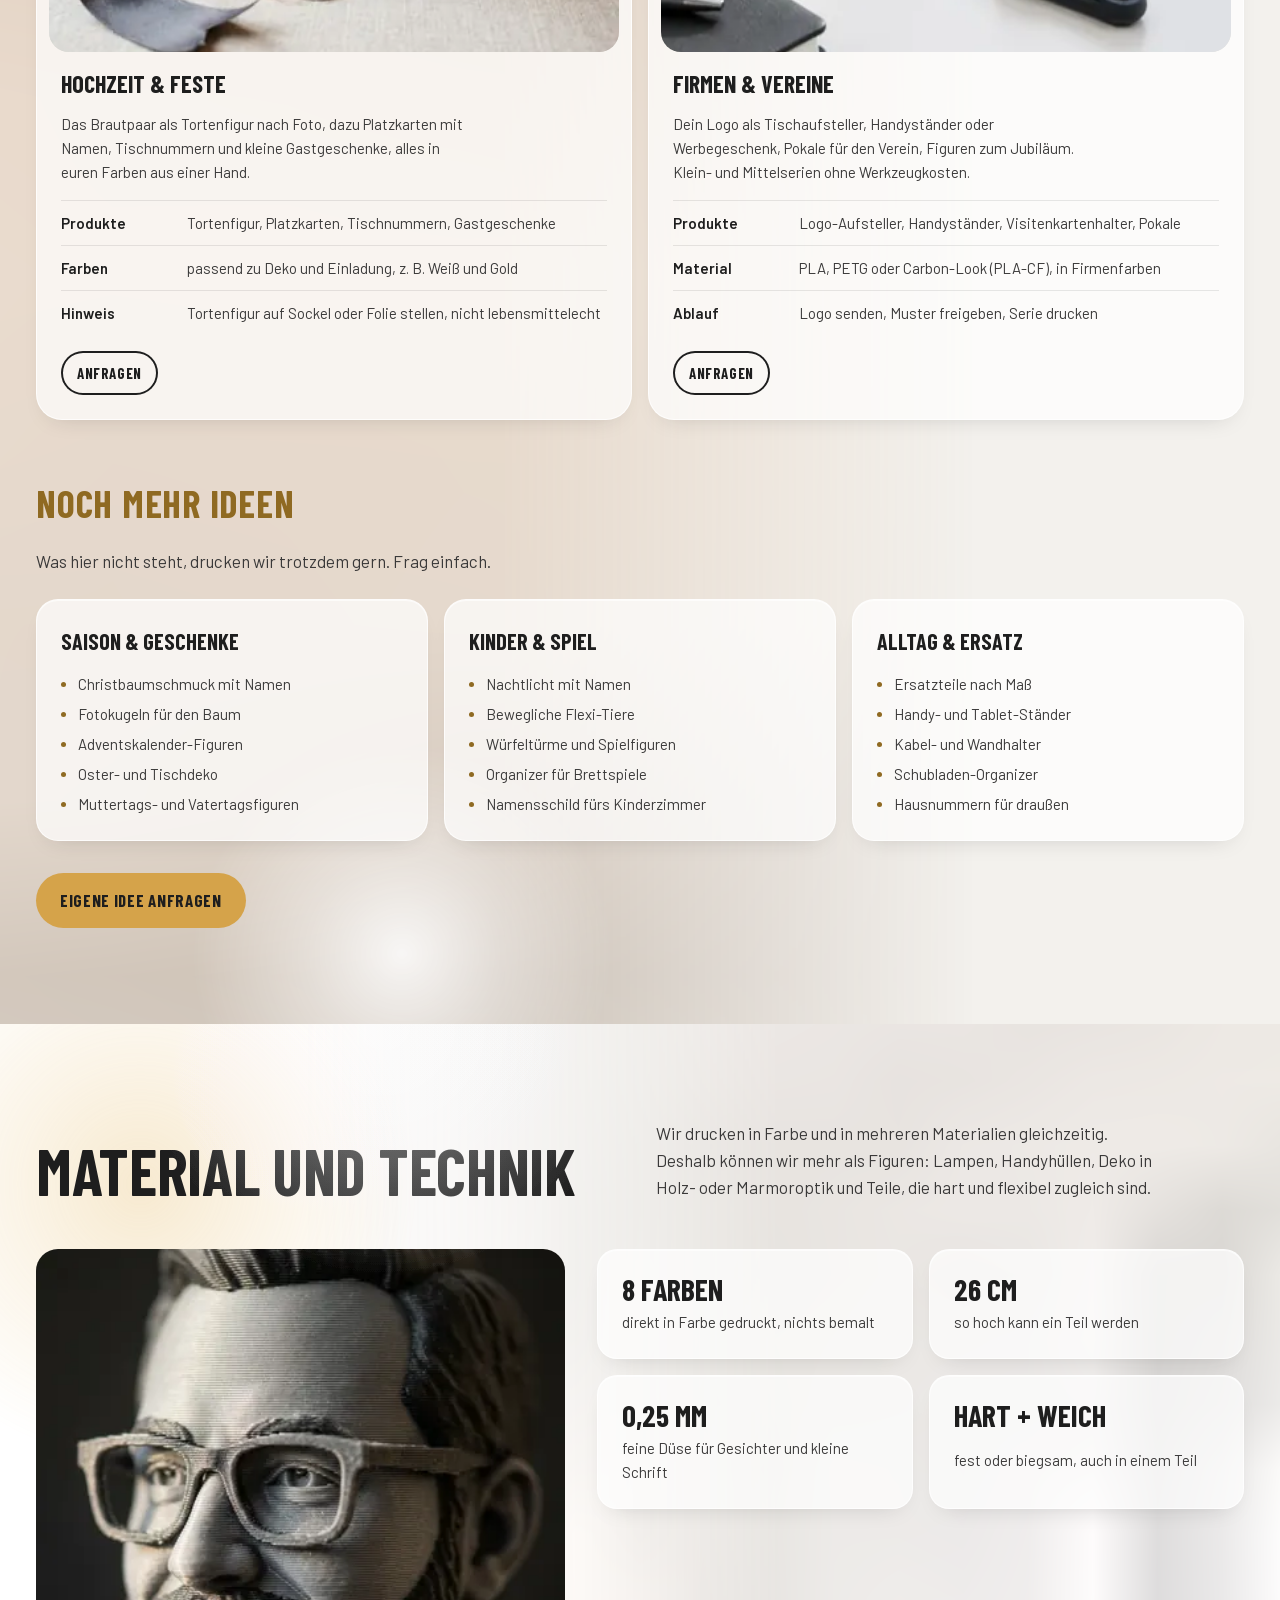
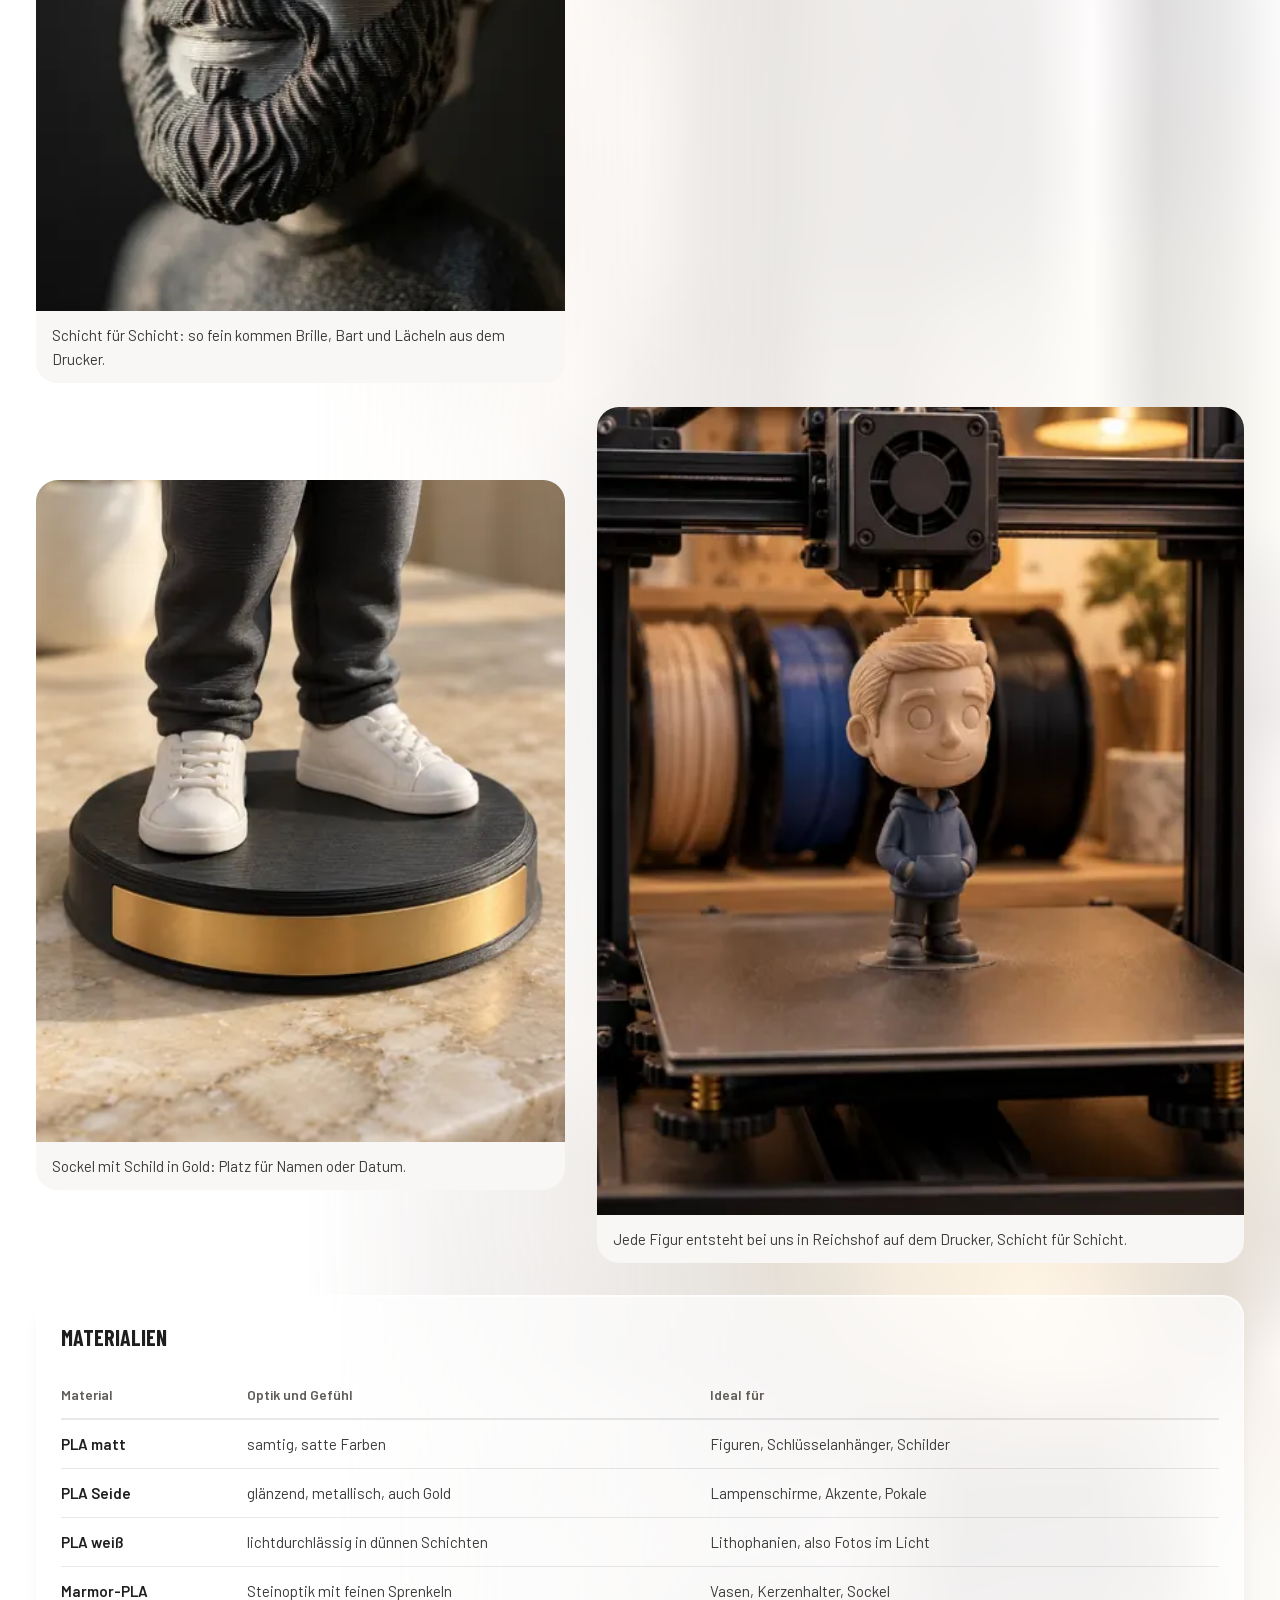
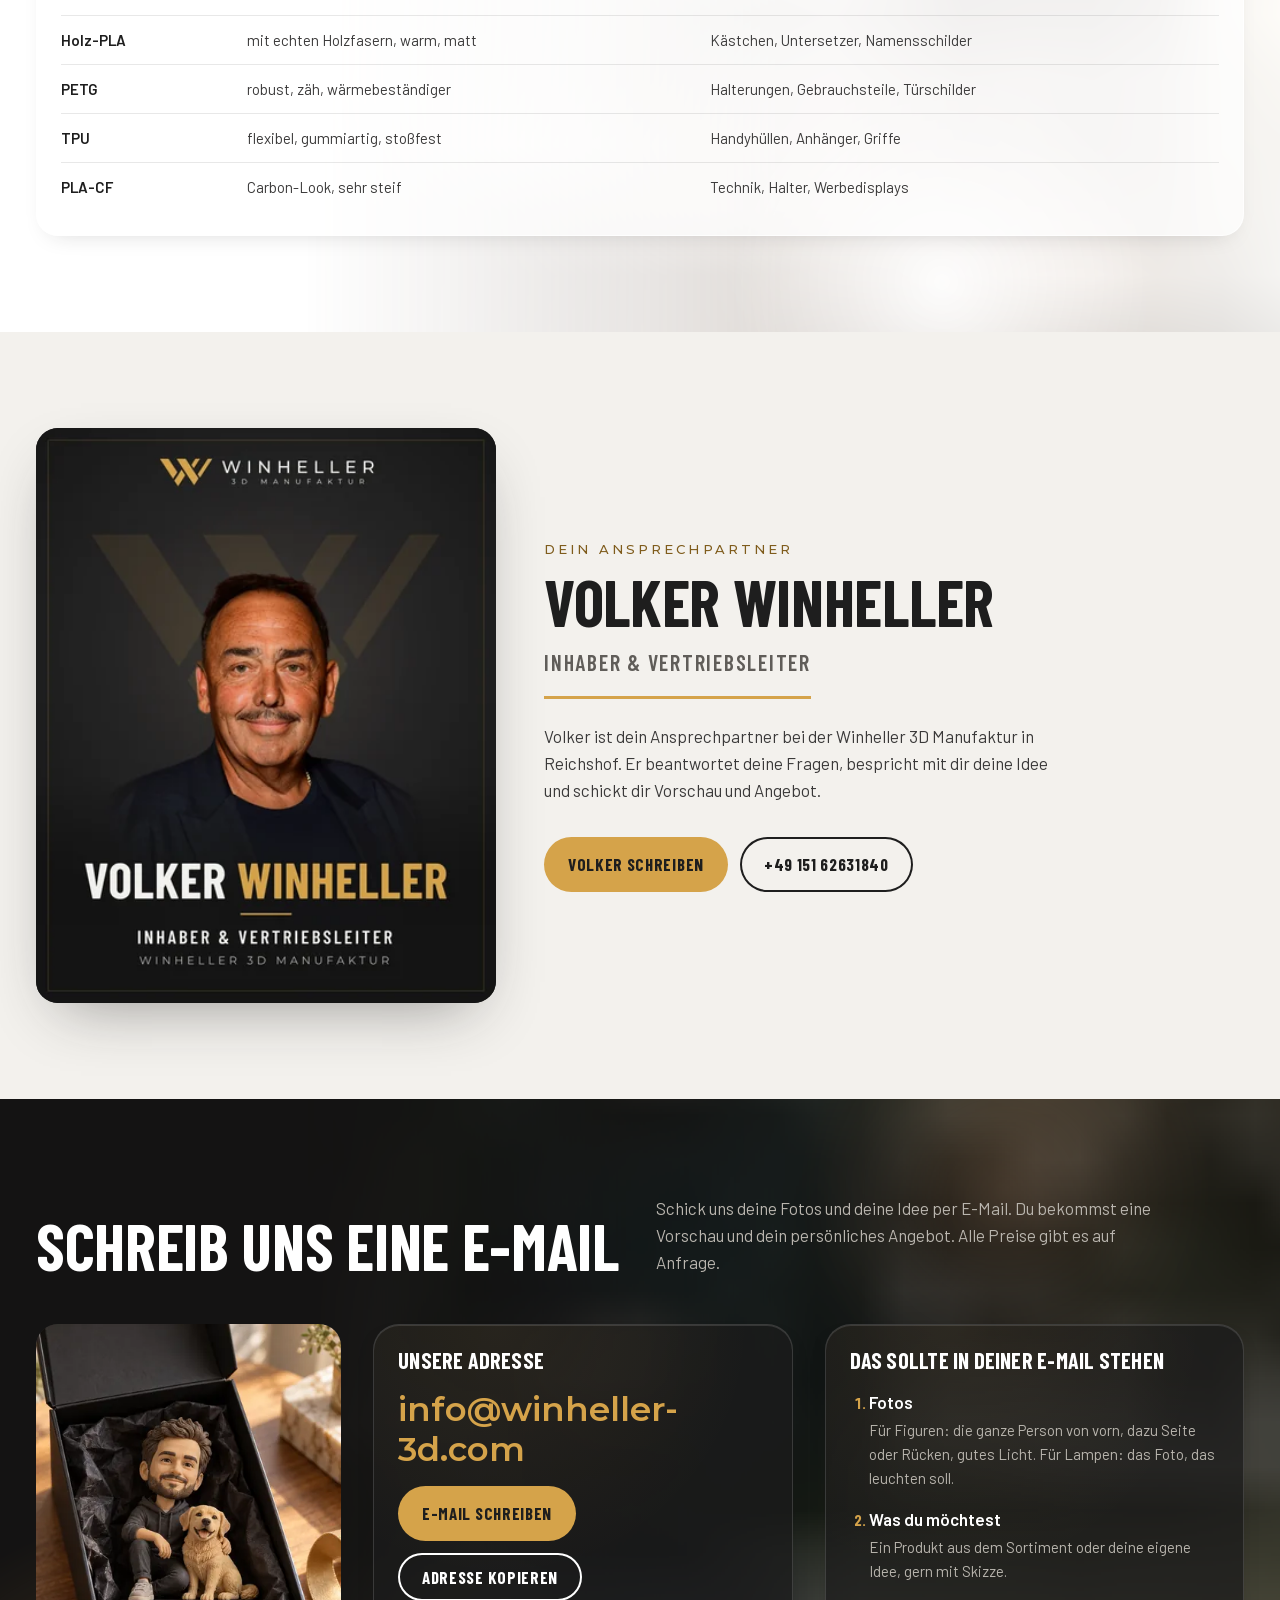
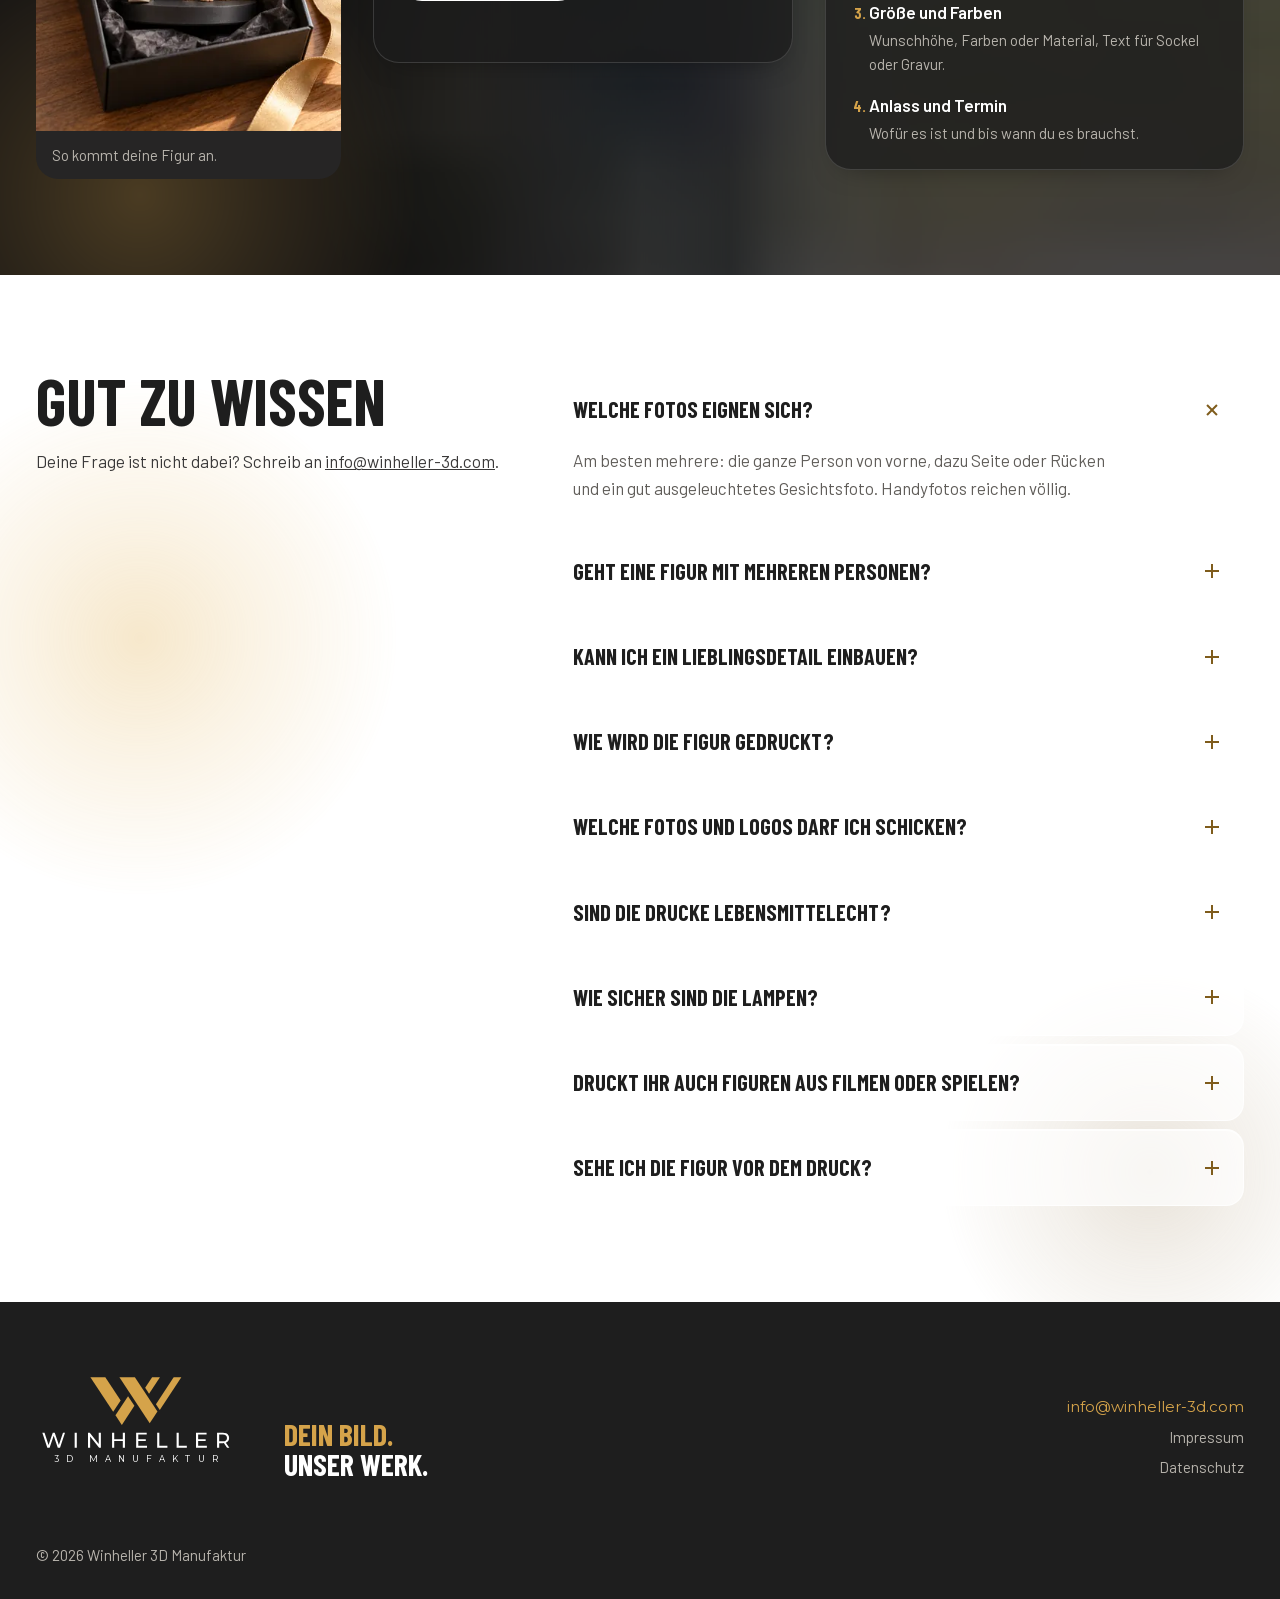
==== commit 2bbe8fb2: "Handy: verzerrtes Porträt beheben (Cache und Bildhöhe) - Versionsnummer an style.css und main.js, da" ====
--- a/index.html
+++ b/index.html
@@ -24,7 +24,7 @@
 <link rel="icon" href="img/favicon.svg" type="image/svg+xml">
 <link rel="preload" href="css/fonts/BarlowCondensed-700-latin.woff2" as="font" type="font/woff2" crossorigin>
 <link rel="preload" href="css/fonts/Barlow-400-latin.woff2" as="font" type="font/woff2" crossorigin>
-<link rel="stylesheet" href="css/style.css">
+<link rel="stylesheet" href="css/style.css?v=20261102">
 <link rel="preload" href="img/hero-800.webp" as="image" fetchpriority="high">
 <script>document.documentElement.classList.add('js');setTimeout(function(){if(!window.__rv)document.documentElement.classList.remove('js')},2500)</script>
 <script type="application/ld+json">
@@ -396,7 +396,7 @@
 
   <section class="band band--marmor" id="team" aria-labelledby="team-h">
     <div class="wrap team">
-      <figure class="team__media"><img src="img/team/volker-winheller-800.webp" srcset="img/team/volker-winheller-400.webp 400w, img/team/volker-winheller-800.webp 800w, img/team/volker-winheller-1200.webp 1200w" sizes="(max-width:900px) calc(100vw - 32px), 460px" alt="Porträt von Volker Winheller, Inhaber und Vertriebsleiter der Winheller 3D Manufaktur, vor dunklem Hintergrund mit goldenem Winheller-Logo" width="800" height="1000" loading="lazy"></figure>
+      <figure class="team__media"><img src="img/team/volker-winheller-800.webp" srcset="img/team/volker-winheller-400.webp 400w, img/team/volker-winheller-800.webp 800w, img/team/volker-winheller-1200.webp 1200w, img/team/volker-winheller-1600.webp 1600w" sizes="(max-width:900px) calc(100vw - 32px), 460px" alt="Porträt von Volker Winheller, Inhaber und Vertriebsleiter der Winheller 3D Manufaktur, vor dunklem Hintergrund mit goldenem Winheller-Logo" width="800" height="1000" loading="lazy"></figure>
       <div class="team__text">
         <p class="team__kicker">Dein Ansprechpartner</p>
         <h2 id="team-h">Volker Winheller</h2>
@@ -476,6 +476,6 @@
   <div class="wrap foot__base">© <span id="year">2026</span> Winheller 3D Manufaktur</div>
 </footer>
 
-<script src="js/main.js" defer></script>
+<script src="js/main.js?v=20261102" defer></script>
 </body>
 </html>
--- a/css/style.css
+++ b/css/style.css
@@ -168,6 +168,7 @@
 @media (prefers-reduced-motion:reduce){html{scroll-behavior:auto}*,*::before,*::after{animation:none!important;transition:none!important}}
 body{background:var(--weiss);color:var(--anthrazit);font-family:var(--f-body);font-size:var(--t-m);line-height:1.6;margin:0;overflow-x:clip}
 img,svg,canvas{display:block;max-width:100%}
+img{height:auto}
 a{color:inherit}
 .wrap{max-width:1240px;margin:0 auto;padding-inline:max(16px,env(safe-area-inset-left,0px)) max(16px,env(safe-area-inset-right,0px))}
 h1,h2,h3{font-family:var(--f-head);font-weight:700;text-transform:uppercase;line-height:.95;margin:0;text-wrap:balance;color:var(--tief);letter-spacing:-.005em}
